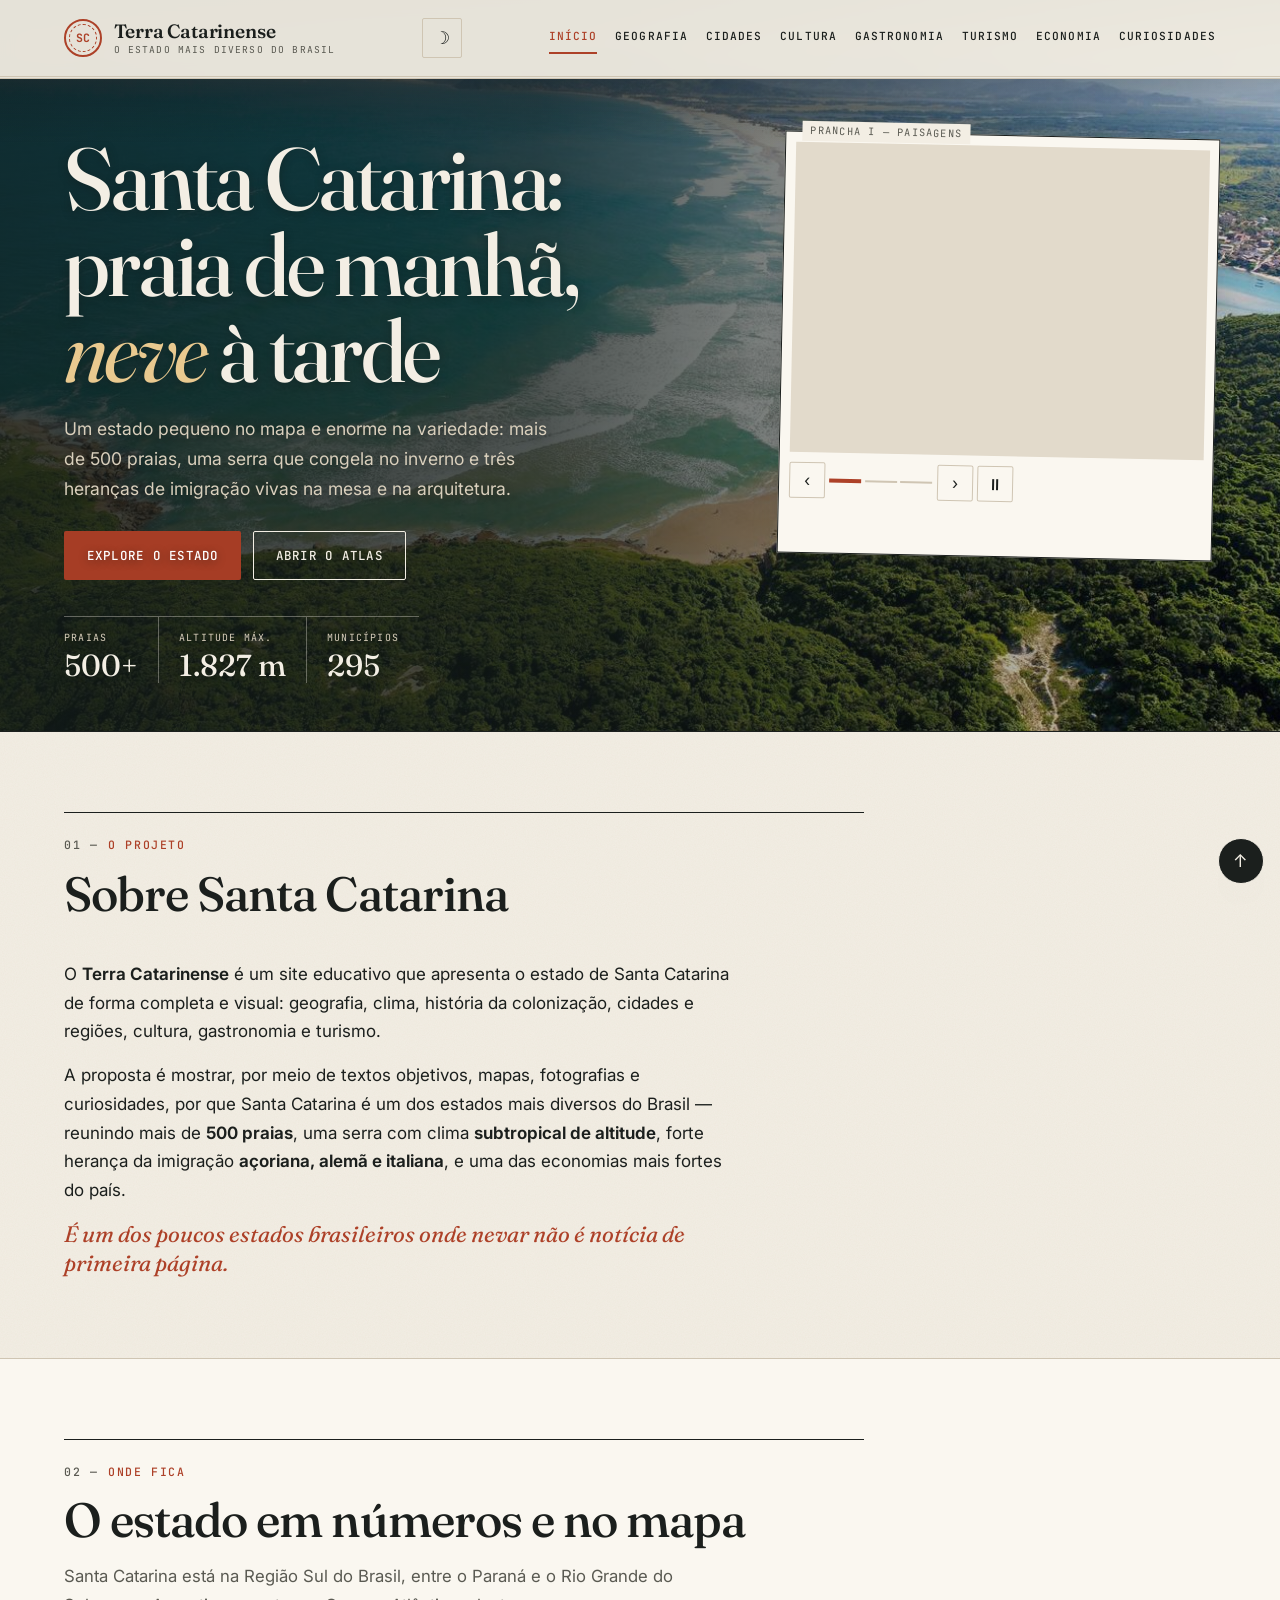
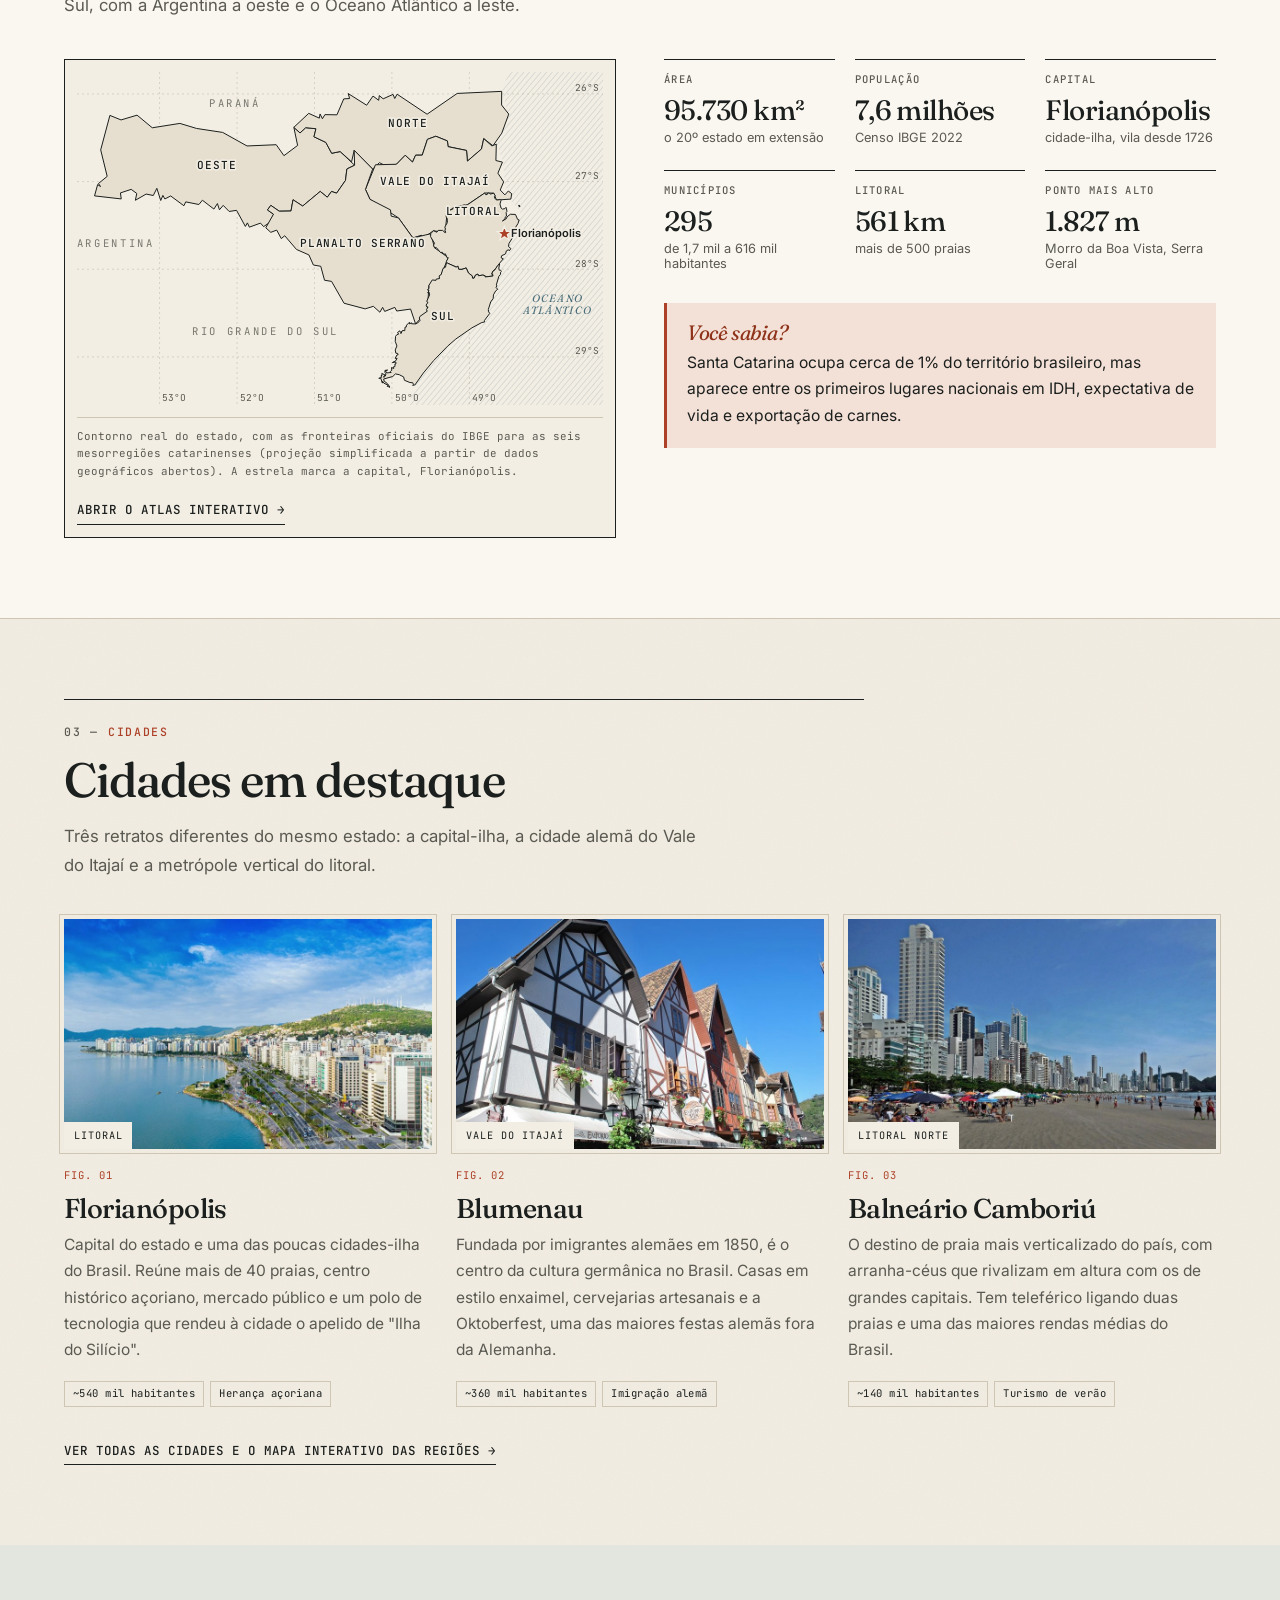
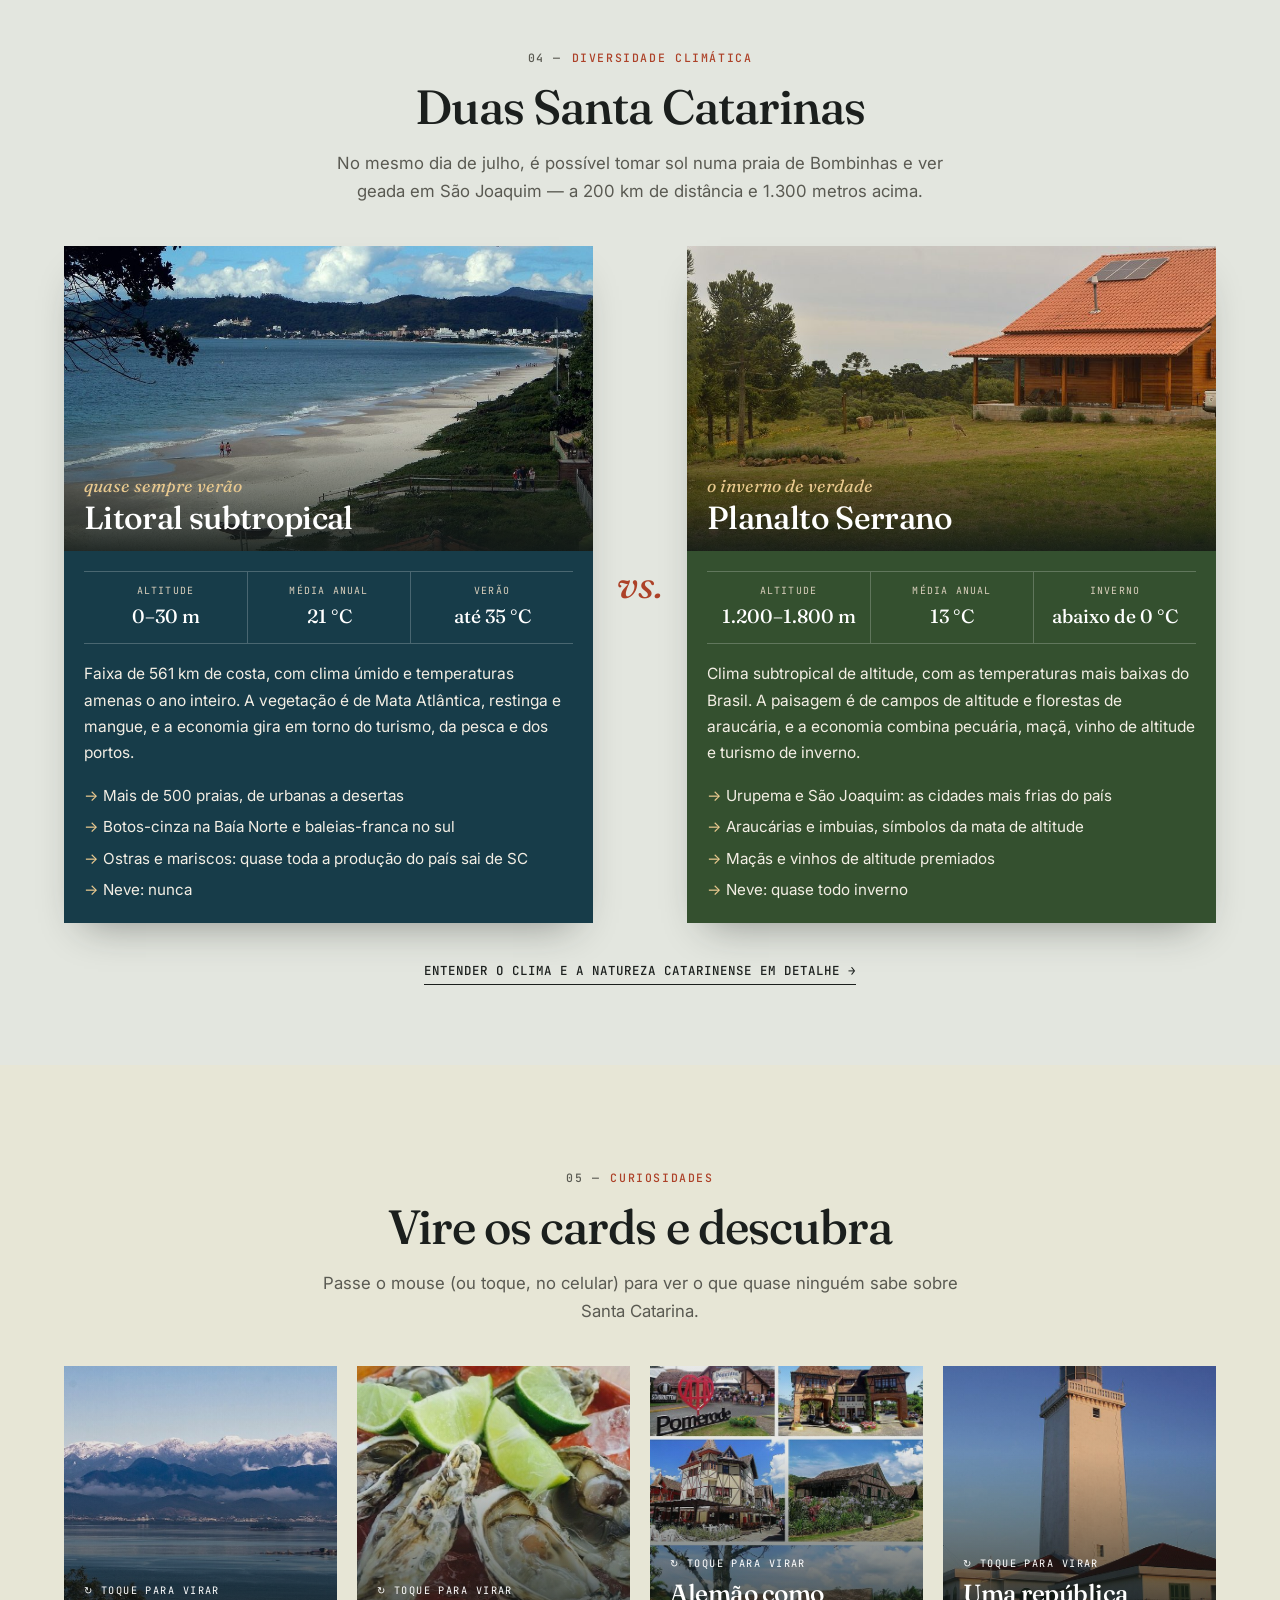
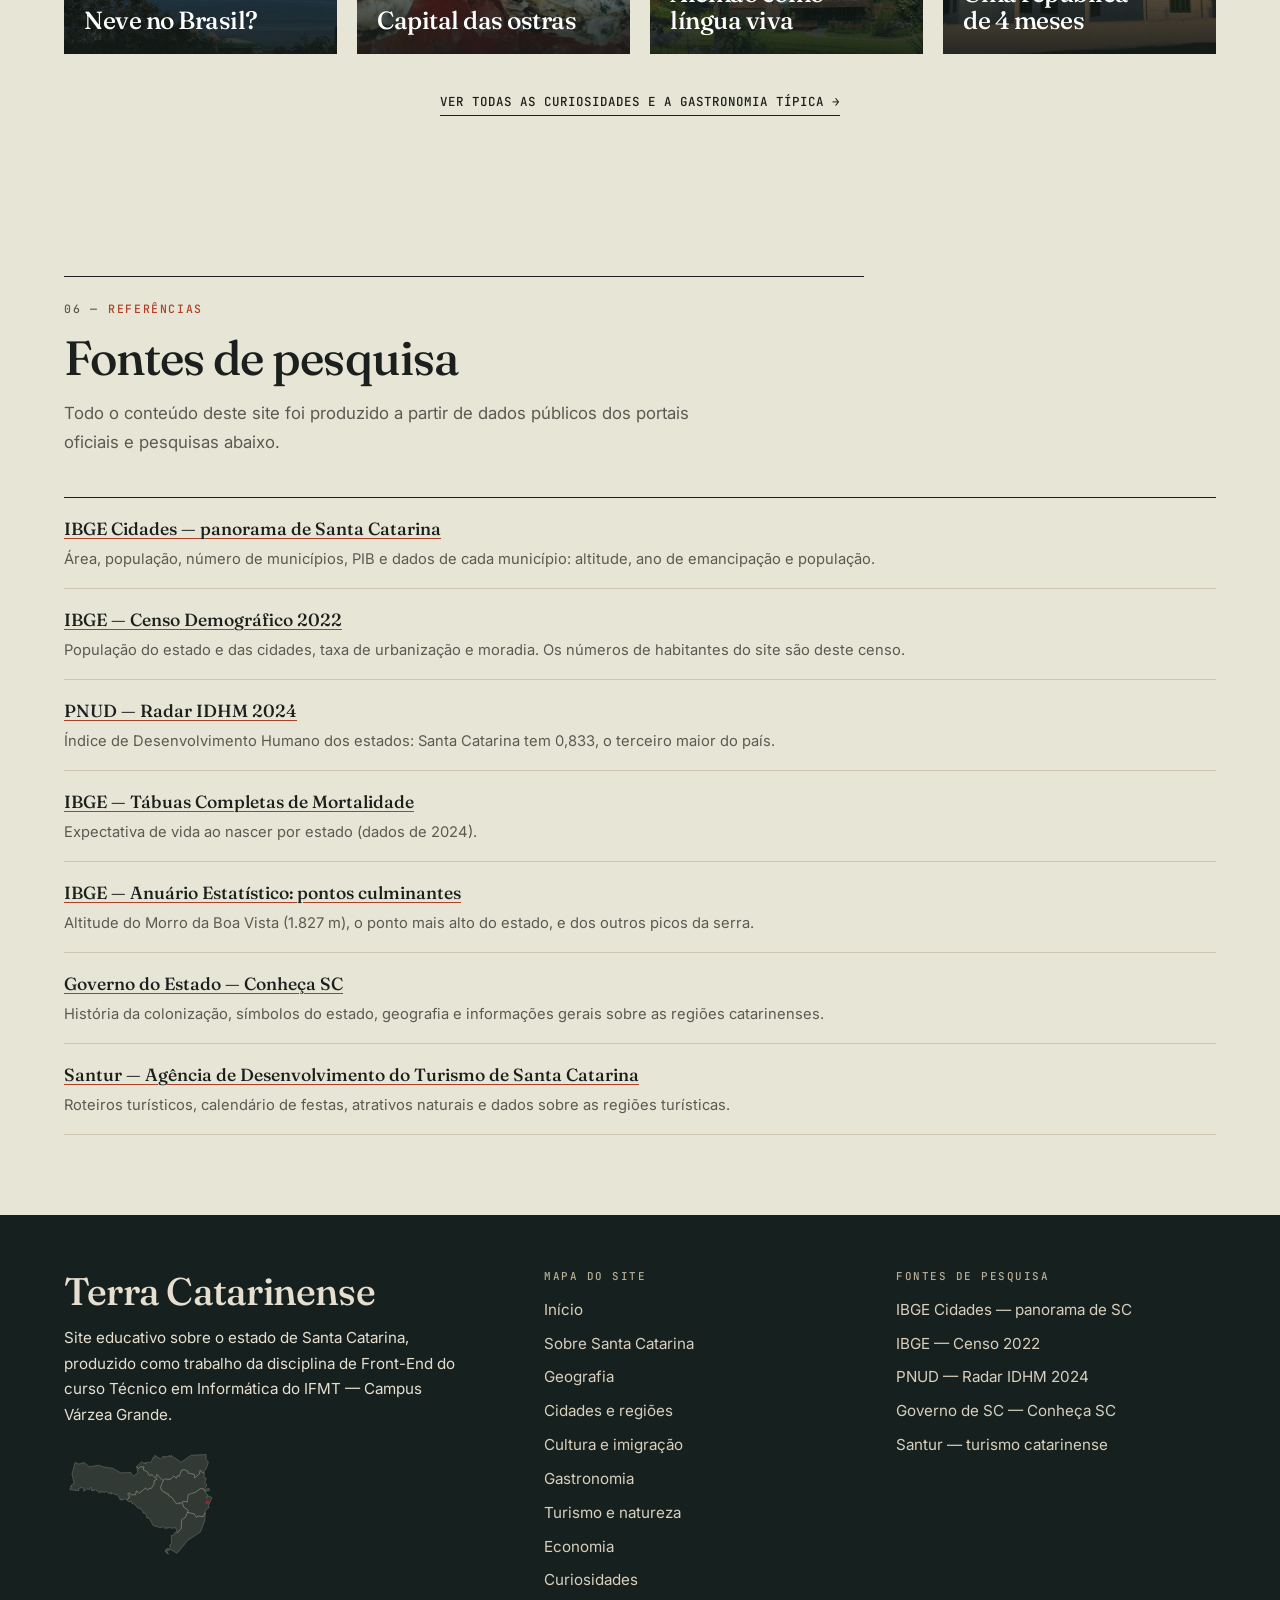
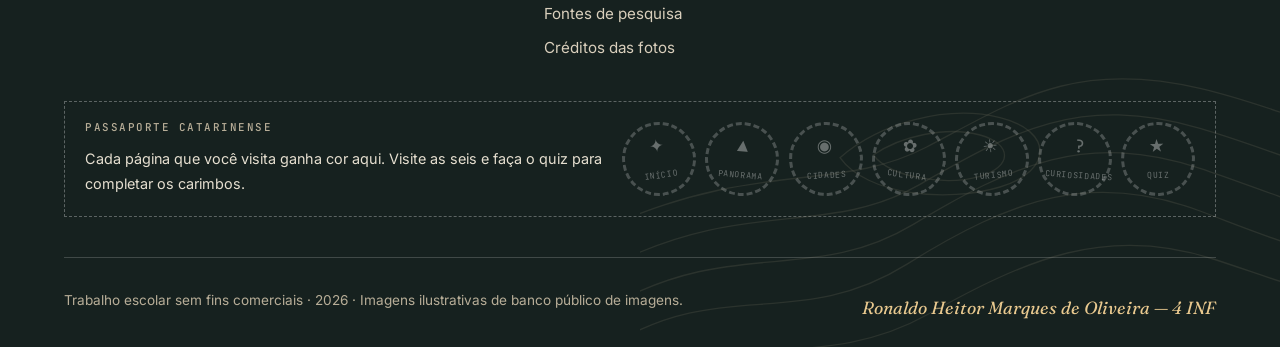
==== index.html @ 1099b270 "Fotos de Santa Catarina no lugar das de fora: ostras, cuca e São Pedro As fotos enviadas pelo autor," ====
﻿<!DOCTYPE html>
<html lang="pt-BR">
<head>
  <meta charset="UTF-8">
  <meta name="viewport" content="width=device-width, initial-scale=1">
  <title>Terra Catarinense — Conheça Santa Catarina</title>
  <meta name="description" content="Site educativo sobre Santa Catarina: geografia, clima, colonização, cidades, cultura, gastronomia, turismo e economia do estado.">
  <!-- Prévia do link (WhatsApp, redes sociais). Precisa de endereço absoluto:
       aponta para o GitHub Pages do projeto. -->
  <meta property="og:type" content="website">
  <meta property="og:locale" content="pt_BR">
  <meta property="og:site_name" content="Terra Catarinense">
  <meta property="og:title" content="Terra Catarinense — Conheça Santa Catarina">
  <meta property="og:description" content="Site educativo sobre Santa Catarina: geografia, clima, colonização, cidades, cultura, gastronomia, turismo e economia do estado.">
  <meta property="og:url" content="https://krukki.github.io/terra-catarinense/">
  <meta property="og:image" content="https://krukki.github.io/terra-catarinense/assets/litoral/previa-link.jpg">
  <meta property="og:image:width" content="1200">
  <meta property="og:image:height" content="630">
  <meta property="og:image:alt" content="Vista aérea da Guarda do Embaú, no litoral de Santa Catarina.">
  <meta name="twitter:card" content="summary_large_image">
  <meta name="author" content="Ronaldo Heitor Marques de Oliveira — 4 INF — IFMT Campus Várzea Grande">

  <link rel="preconnect" href="https://fonts.googleapis.com">
  <link rel="preconnect" href="https://fonts.gstatic.com" crossorigin>
  <link href="https://fonts.googleapis.com/css2?family=Fraunces:ital,opsz,wght@0,9..144,400..700;1,9..144,400..600&family=Inter:wght@400;500;600;700&family=JetBrains+Mono:wght@400;500;700&display=swap" rel="stylesheet">

  <link rel="icon" type="image/svg+xml" href="assets/favicon.svg?v=2">
  <meta name="theme-color" content="#F3EEE4" media="(prefers-color-scheme: light)">
  <meta name="theme-color" content="#0F1614" media="(prefers-color-scheme: dark)">

  <link rel="stylesheet" href="css/style.css">
  <link rel="stylesheet" href="css/estados.css">

</head>
<body id="topo">

  <a class="pular-conteudo" href="#conteudo">Pular para o conteúdo principal</a>

  <header class="cabecalho cabecalho--transparente">
    <div class="container cabecalho__interno">
      <a class="logo" href="index.html">
        <span class="logo__marca" aria-hidden="true">SC</span>
        <span class="logo__texto">
          Terra Catarinense
          <small>o estado mais diverso do Brasil</small>
        </span>
      </a>

      <label class="tema-botao" title="Alternar entre tema claro e escuro">
        <input class="tema-botao__caixa" type="checkbox" id="tema"
               aria-label="Alternar entre tema claro e escuro">
        <span class="tema-botao__icone--claro" aria-hidden="true">&#9789;</span>
        <span class="tema-botao__icone--escuro" aria-hidden="true">&#9788;</span>
      </label>

      <button class="menu-botao" type="button" popovertarget="menu-principal">
        <span class="menu-botao__barras" aria-hidden="true"><span></span></span>
        <span class="menu-botao__rotulo menu-botao__rotulo--abrir">Menu</span>
        <span class="menu-botao__rotulo menu-botao__rotulo--fechar">Fechar</span>
      </button>

      <nav class="navegacao" id="menu-principal" popover aria-label="Navegação principal">
        <ul class="navegacao__lista">
          <li><a href="index.html" aria-current="page">Início</a></li>
          <li><a href="panorama.html#geografia">Geografia</a></li>
          <li><a href="cidades.html">Cidades</a></li>
          <li><a href="cultura.html">Cultura</a></li>
          <li><a href="panorama.html#gastronomia">Gastronomia</a></li>
          <li><a href="turismo.html">Turismo</a></li>
          <li><a href="panorama.html#economia">Economia</a></li>
          <li><a href="curiosidades.html">Curiosidades</a></li>
        </ul>
      </nav>
    </div>
  </header>
  
  <main id="conteudo">

    <section class="banner banner--foto" aria-roledescription="carrossel"
             aria-label="Paisagens de Santa Catarina">

      <!-- srcset: o navegador escolhe o menor arquivo que cobre a tela.
           No celular o banner é alto e a foto é cortada pelos lados
           (object-fit: cover), por isso ela ocupa ~150vw de largura. -->
      <img class="banner__fundo" src="assets/litoral/guarda-do-embau-banner-1920.jpg"
           srcset="assets/litoral/guarda-do-embau-banner-800.jpg 800w,
                   assets/litoral/guarda-do-embau-banner-1280.jpg 1280w,
                   assets/litoral/guarda-do-embau-banner-1920.jpg 1920w,
                   assets/litoral/guarda-do-embau-banner.jpg 2560w"
           sizes="(max-width: 47.99rem) 150vw, 100vw"
           alt="Vista aérea da Guarda do Embaú: mar verde-azulado, faixa longa de areia, morros e a serra ao fundo."
           width="2560" height="1440" decoding="async" fetchpriority="high">

      <div class="container banner__grade">
        <div class="banner__conteudo">
          <h1>Santa Catarina: praia de manhã, <em>neve</em> à tarde</h1>
          <p class="banner__texto">
            Um estado pequeno no mapa e enorme na variedade: mais de 500 praias,
            uma serra que congela no inverno e três heranças de imigração vivas na
            mesa e na arquitetura.
          </p>

          <p class="banner__acoes">
            <a class="botao botao--destaque" href="#sobre">Explore o Estado</a>
            <a class="botao botao--contorno" href="cidades.html#mapa">Abrir o atlas</a>
          </p>

          <dl class="banner__numeros">
            <div><dt>Praias</dt><dd>500+</dd></div>
            <div><dt>Altitude máx.</dt><dd>1.827 m</dd></div>
            <div><dt>Municípios</dt><dd>295</dd></div>
          </dl>
        </div>

        <figure class="banner__prancha">
          <span class="banner__marca" aria-hidden="true">Prancha I — Paisagens</span>

          <input class="banner__estado" type="radio" name="banner" id="banner-auto" checked
                 aria-label="Rotação automática das fotos">
          <input class="banner__estado" type="radio" name="banner" id="banner-1" aria-label="Foto 1: litoral">
          <input class="banner__estado" type="radio" name="banner" id="banner-2" aria-label="Foto 2: serra do Rio do Rastro">
          <input class="banner__estado" type="radio" name="banner" id="banner-3" aria-label="Foto 3: araucárias">
          <input class="banner__estado" type="checkbox" id="banner-pausa" aria-label="Pausar rotação automática das fotos">

          <div class="banner__slides">
            <div class="banner__slide">
              <img src="assets/litoral/litoral-praia.jpg"
                   alt="Praia Central de Balneário Camboriú, com banhistas no mar e a fileira de arranha-céus da Barra Norte ao fundo."
                   width="1600" height="900" decoding="async">
            </div>
            <div class="banner__slide">
              <img src="assets/serra/serra-estrada.jpg"
                   alt="Vale verde da Serra do Rio do Rastro, com a estrada serpenteando pela encosta."
                   width="1600" height="900" loading="lazy" decoding="async">
            </div>
            <div class="banner__slide">
              <img src="assets/serra/araucarias-campo.jpg"
                   alt="Encosta com mata de araucárias e campo nativo no planalto catarinense, em Campos Novos."
                   width="1600" height="900" loading="lazy" decoding="async">
            </div>
          </div>

          <figcaption class="banner__rodape">
            <div class="banner__controles" aria-hidden="true">
              <label class="banner__seta banner__seta--para-3" for="banner-3" title="Foto anterior">&#8249;</label>
              <label class="banner__seta banner__seta--para-1" for="banner-1" title="Foto anterior">&#8249;</label>
              <label class="banner__seta banner__seta--para-2" for="banner-2" title="Foto anterior">&#8249;</label>

              <div class="banner__pontos">
                <label class="banner__ponto" for="banner-1" title="Foto 1: litoral"></label>
                <label class="banner__ponto" for="banner-2" title="Foto 2: serra do Rio do Rastro"></label>
                <label class="banner__ponto" for="banner-3" title="Foto 3: araucárias"></label>
              </div>

              <label class="banner__seta banner__seta--prox-2" for="banner-2" title="Próxima foto">&#8250;</label>
              <label class="banner__seta banner__seta--prox-3" for="banner-3" title="Próxima foto">&#8250;</label>
              <label class="banner__seta banner__seta--prox-1" for="banner-1" title="Próxima foto">&#8250;</label>

              <label class="banner__pausa banner__pausa--pausar" for="banner-pausa" title="Pausar a rotação">&#9208;</label>
              <label class="banner__pausa banner__pausa--seguir" for="banner-pausa" title="Retomar a rotação">&#9654;</label>
              <label class="banner__pausa banner__pausa--auto" for="banner-auto" title="Voltar à rotação automática">&#9654;</label>
            </div>

            <p class="banner__legenda">
              <span class="banner__legenda-item">Foto 1 de 3 — Praia Central, Balneário Camboriú (litoral)</span>
              <span class="banner__legenda-item">Foto 2 de 3 — Serra do Rio do Rastro, Bom Jardim da Serra (serra)</span>
              <span class="banner__legenda-item">Foto 3 de 3 — Araucárias e campos nativos, Campos Novos (planalto)</span>
            </p>
          </figcaption>
        </figure>
      </div>
    </section>

    <section class="secao" id="sobre">
      <div class="container">
        <div class="secao__cabecalho revelar">
          <span class="etiqueta">O projeto</span>
          <h2>Sobre Santa Catarina</h2>
        </div>

        <div class="texto-medida revelar">
          <p>
            O <strong>Terra Catarinense</strong> é um site educativo que apresenta o
            estado de Santa Catarina de forma completa e visual: geografia, clima,
            história da colonização, cidades e regiões, cultura, gastronomia e turismo.
          </p>
          <p>
            A proposta é mostrar, por meio de textos objetivos, mapas, fotografias e
            curiosidades, por que Santa Catarina é um dos estados mais diversos do
            Brasil — reunindo mais de <strong>500 praias</strong>, uma serra com clima
            <strong>subtropical de altitude</strong>, forte herança da imigração
            <strong>açoriana, alemã e italiana</strong>, e uma das economias mais
            fortes do país.
          </p>
          <p class="selo">É um dos poucos estados brasileiros onde nevar não é notícia de primeira página.</p>
        </div>
      </div>
    </section>

    <section class="secao secao--clara" id="caracteristicas">
      <div class="container">
        <div class="secao__cabecalho revelar">
          <span class="etiqueta">Onde fica</span>
          <h2>O estado em números e no mapa</h2>
          <p class="subtitulo-secao">
            Santa Catarina está na Região Sul do Brasil, entre o Paraná e o Rio
            Grande do Sul, com a Argentina a oeste e o Oceano Atlântico a leste.
          </p>
        </div>

        <div class="duas-colunas">

          <figure class="mapa-quadro revelar">
            <svg class="mapa-svg" viewBox="0 0 600 380" role="img"
                 aria-labelledby="titulo-mapa-home desc-mapa-home">
              <title id="titulo-mapa-home">Mapa de Santa Catarina</title>
              <desc id="desc-mapa-home">
                Contorno real do estado, com as fronteiras oficiais do IBGE para
                as seis mesorregiões: Oeste Catarinense, Norte Catarinense, Vale
                do Itajaí, Serrana, Grande Florianópolis (Litoral) e Sul
                Catarinense. A estrela marca a capital, Florianópolis.
              </desc>

              <defs>
                <pattern id="hachura-mar" width="5" height="5" patternUnits="userSpaceOnUse" patternTransform="rotate(40)">
                  <line class="hachura-linha" x1="0" y1="0" x2="0" y2="5"></line>
                </pattern>
              </defs>
              <path class="mapa-oceano" d="M492,0L600,0L600,380L378,380L386,357L406,329L432,305L462,286L471,262L479,240L486,213L499,184L506,160L495,146L488,128L486,102L479,82L492,48L485,22L492,0Z"></path>
              <g class="mapa-graticula" aria-hidden="true">
                <line x1="0" y1="25.0" x2="600" y2="25.0"></line>
                <text class="mapa-coord" x="596" y="22.0" text-anchor="end">26°S</text>
                <line x1="0" y1="125.0" x2="600" y2="125.0"></line>
                <text class="mapa-coord" x="596" y="122.0" text-anchor="end">27°S</text>
                <line x1="0" y1="225.0" x2="600" y2="225.0"></line>
                <text class="mapa-coord" x="596" y="222.0" text-anchor="end">28°S</text>
                <line x1="0" y1="325.0" x2="600" y2="325.0"></line>
                <text class="mapa-coord" x="596" y="322.0" text-anchor="end">29°S</text>
                <line x1="94.2" y1="0" x2="94.2" y2="380"></line>
                <text class="mapa-coord" x="97.2" y="375">53°O</text>
                <line x1="182.6" y1="0" x2="182.6" y2="380"></line>
                <text class="mapa-coord" x="185.6" y="375">52°O</text>
                <line x1="270.9" y1="0" x2="270.9" y2="380"></line>
                <text class="mapa-coord" x="273.9" y="375">51°O</text>
                <line x1="359.2" y1="0" x2="359.2" y2="380"></line>
                <text class="mapa-coord" x="362.2" y="375">50°O</text>
                <line x1="447.6" y1="0" x2="447.6" y2="380"></line>
                <text class="mapa-coord" x="450.6" y="375">49°O</text>
              </g>
              <g class="mapa-vizinhos" aria-hidden="true">
                <text x="180" y="40" text-anchor="middle">Paraná</text>
                <text x="215" y="300" text-anchor="middle">Rio Grande do Sul</text>
                <text x="44" y="200" text-anchor="middle">Argentina</text>
                <text class="mapa-vizinhos__mar" x="548" y="262" text-anchor="middle">Oceano</text>
                <text class="mapa-vizinhos__mar" x="548" y="276" text-anchor="middle">Atlântico</text>
              </g>

              <path class="regiao" d="M136.36,64.38L166.21,68.94L193.93,84.37L227.25,82.95L236.06,95.45L251.65,83.77L247.36,63.12L254.43,69.53L260.85,63.5L272.56,64.72L270.32,73.87L283.85,80.3L290.52,92.71L300.19,90.75L316.68,106.36L307.87,110.62L306.29,123.65L296.13,138.23L290.3,136.26L285.53,142.85L277.44,136.24L257.41,152.91L246.42,145.74L244.11,158.56L230.65,158.8L221.1,152.14L217.21,157.35L224.13,162.16L221.59,170.47L212.87,176.39L209.33,172.36L196.59,177L194.39,172.11L192.05,176.16L182,157.81L173.57,159.11L166.76,152.11L162.49,157.19L160.17,150.08L156.16,156.35L143.04,146.26L139.04,151.16L124.01,148.15L121.93,152.58L106.88,141.41L100.22,144.83L97.96,140.77L95.51,146.59L91.08,132.68L87.02,140.88L78.85,139.25L66.58,146.32L68.17,138.53L61.79,133.88L49.55,137.92L50.44,144.79L20,141.31L23.54,128.4L26.87,130.68L24.47,127.21L34.43,119.07L27.02,88.86L37.52,49.5L50.23,54.68L68.52,49.23L85.86,63.63L117.36,58.64L136.36,64.38Z"></path>
              <text class="mapa-rotulo" x="159.66" y="110.13" text-anchor="middle">Oeste</text>

              <path class="regiao" d="M484.43,22.09L484.32,37.62L492.48,48.03L484.54,69.77L474.52,84.13L463.95,76L461.46,87.81L445.35,101.67L444.37,89.5L423.27,85.17L422.55,78.66L409.3,73.29L399.72,76.82L393.81,94.83L386.26,94.88L382.73,102.77L374.4,94.95L364.41,105.24L353.46,107.76L344.98,103.42L337.25,110.75L316.2,89.32L313.19,102.45L300.19,90.75L290.52,92.71L283.85,80.3L270.32,73.87L272.56,64.72L260.85,63.5L254.43,69.53L247.36,63.12L264.33,47.17L276.4,52.65L277.29,47.87L279.92,53.33L282.81,48.63L296.54,48.84L304.27,30.67L310.97,30.26L309.39,24.61L330.39,37.91L337.65,27.46L344.12,32.29L344.83,26.93L349.24,30.58L360.49,25.55L362.47,30.24L365.13,25.3L399.31,48.16L433.66,24.47L484.43,22.09Z"></path>
              <text class="mapa-rotulo" x="377.33" y="62.19" text-anchor="middle">Norte</text>

              <path class="regiao" d="M478.32,82.32L477.83,101L485.33,102.8L480.12,115.43L486.7,125.31L482.78,134.6L488.06,140.17L491.97,135.81L495.88,138.76L494.87,144.98L478.56,146.09L475.29,138.17L465.13,138.01L445.1,151.66L430.42,153.84L422.17,160.43L419.96,183.37L406.54,181.06L393.75,190.35L392.93,186.21L383.13,189.28L366.72,166.45L334.22,145.27L329.02,133.95L340.45,105.82L364.41,105.24L374.4,94.95L382.73,102.77L386.26,94.88L393.81,94.83L399.72,76.82L409.3,73.29L422.55,78.66L423.27,85.17L444.37,89.5L445.35,101.67L461.46,87.81L463.95,76L473.23,84.32L478.32,82.32Z"></path>
              <text class="mapa-rotulo" x="408.36" y="128.36" text-anchor="middle">Vale do Itajaí</text>

              <path class="regiao" d="M337.25,110.75L329.02,133.95L334.22,145.27L357.59,157.29L358.4,164.4L366.72,166.45L383.13,189.28L403.52,184.5L407.87,200.54L423.54,211.82L413.51,235.63L401.5,243.24L399.56,272.89L386.21,287.37L380.52,270.43L364.7,272.65L362.5,268.5L351.01,273.11L348.61,268.51L345.5,274.01L338.04,267.3L328.72,270.2L304.62,263.78L290.39,238.86L282.37,237.54L278.05,221.63L269.64,220.17L264.53,208.64L250.38,202.43L236.96,186.8L233.01,190.02L227.81,180.35L221.07,182.89L215.33,177.72L224.13,162.16L217.21,157.35L221.1,152.14L230.65,158.8L244.11,158.56L246.42,145.74L257.41,152.91L277.44,136.24L285.53,142.85L290.3,136.26L296.13,138.23L306.29,123.65L307.87,110.62L316.68,106.36L316.2,89.32L337.25,110.75Z"></path>
              <text class="mapa-rotulo" x="326.07" y="199.12" text-anchor="middle">Planalto Serrano</text>

              <path class="regiao" d="M504.28,151.67L505.34,153.78L503.78,153.03L504.28,151.67ZM483.72,146.25L482.47,150.65L483.76,155.22L485.32,156.43L488.08,155.85L489.36,154.37L490.53,158.84L489.54,160.19L489.91,164.4L488.45,165.55L488.19,167.81L485.28,169.94L489.91,167.21L490.48,165.27L494.27,162.27L500.18,162.49L502.57,168.12L504.36,168.78L503.03,172.81L499.39,178.69L499.33,181.66L500.53,181.62L498.8,185.81L492.76,195.6L492.22,199.1L494.97,201.5L493.02,203.95L492.22,202.75L489.76,204.03L488.85,207.49L484.32,209.59L483.9,212.04L486.34,213.05L479.58,221.09L478.9,223.22L474.46,227.1L473.07,230.53L474.14,230.55L474.49,232.73L465.58,233.81L465.37,232.31L462.89,231.66L457.92,232.46L457.26,230.57L454.54,231.71L452.96,235.19L451.23,235.25L450.83,232.56L446.53,229.35L443.92,223.49L439.18,225.16L435.45,225.07L434.26,221.23L432.84,222.64L422.51,218.01L421.16,218.5L421.41,215.96L423.54,211.82L422.25,211.96L420.2,207.4L418.44,208.05L416.85,205.7L414.67,205.89L409.89,200.24L407.87,200.54L406.62,197.48L407.9,195.43L403.29,187.88L403.52,184.5L406.54,181.06L410.52,182.77L411.92,180.69L417.05,180.71L419.96,183.37L420.73,182.73L419.62,180.45L420.3,179.19L419.56,176.92L422.5,171.79L422.28,166.86L421.37,166.25L421.01,163.86L423.8,158.05L428.52,156.54L430.42,153.84L433.15,153.95L441.94,151.52L442.68,152.18L445.1,151.66L465.13,138.01L466.22,139.96L468.08,139.56L468.47,138.08L470.3,138L471.38,139.31L475.29,138.17L477.18,141.39L476.11,142.11L476.57,143.96L478.56,146.09L483.28,145.5L483.72,146.25Z"></path>
              <text class="mapa-rotulo" x="452" y="163" text-anchor="middle">Litoral</text>

              <path class="regiao" d="M482.11,218.96L481.17,223.6L481.6,226.05L483.11,226.12L484.13,227.48L483.22,228.37L483.15,230.76L481.14,233.19L478.35,242.9L478.94,244.01L478.02,245.8L479.93,247.89L477.56,249.69L475.02,254.2L474.77,258.28L471.88,262.32L469.19,270.96L469.51,273.62L470.87,275.28L464.75,283.45L464.99,285.12L461.67,285.79L450.51,291.83L432.08,304.63L422.77,312.73L406.82,329.19L395.12,343.34L385.38,357.05L382.79,357.4L383.76,356.33L382.91,354.44L379.76,354.24L373.49,351.66L372.58,347.83L367.63,345.29L363.21,344.38L360.22,347.32L349.82,350.23L350.23,352.42L354.23,355.58L356.82,359.27L356.28,360L355.4,358.4L353.89,358.75L354.73,357.22L349.94,354.89L348.6,352.67L348.33,354.88L346.49,349.31L344.24,349.44L347.42,348.33L346.78,346.49L347.97,346L347.7,343.87L351.65,345.77L349.9,347.02L349.92,348.37L351.72,346.92L352.4,344.34L351.21,342.55L351.33,340.39L354.31,340.02L351.88,340.95L353.42,343.29L358.37,342.68L357.37,341.68L359.11,340.17L358.72,337.17L361.3,338.16L360.6,336.58L362.66,336.09L362.73,332.91L363.8,332.98L363.69,330.82L359.76,331.43L363.37,329.57L365.16,326.72L362.93,326.66L365.01,322.71L366.31,322.43L365.79,321.07L363.69,320.78L363.01,317.04L364.91,312.45L363.04,307.32L363.34,301.7L364.83,299.68L366.85,299.04L365.7,297.05L368.24,295.24L369.03,297.09L370.32,296.21L369.49,298.41L371.27,294.77L373.87,295.11L374.21,291.06L375.46,291.05L375.94,288.76L379.18,285.46L379.44,287.4L381.45,286.03L381.45,287.21L386.21,287.37L388.56,286.37L391.28,283.38L390.42,280.59L391.33,278.69L399.56,272.89L398.64,271.17L400.41,267.99L398.83,267.92L398.24,265.81L400.34,262.78L398.85,261.77L402.2,254.27L401.74,251.28L399.94,251.7L401.35,249.88L401.2,248.66L399.72,248.42L401.52,247.08L401.5,243.24L405.23,237.2L409.43,237.69L409.82,236.2L413.51,235.63L413.12,232.53L415.44,231.06L417.51,224.05L420.36,222.69L421.16,218.5L422.51,218.01L432.84,222.64L434.26,221.23L435.45,225.07L439.18,225.16L443.92,223.49L446.53,229.35L450.83,232.56L451.23,235.25L452.96,235.19L454.54,231.71L457.26,230.57L457.92,232.46L462.89,231.66L465.37,232.31L465.58,233.81L474.49,232.73L474.14,230.55L473.07,230.53L474.46,227.1L476.24,226.31L479.58,221.09L482.11,218.96Z"></path>
              <text class="mapa-rotulo" x="417.74" y="282.73" text-anchor="middle">Sul</text>

              <g class="pino pino--capital pino--ativo" transform="translate(487.5 184.5)"><g class="pino__corpo"><path class="pino__marca" d="M0,-5.6L1.5,-1.8L5.4,-1.7L2.3,0.8L3.4,4.6L0,2.4L-3.4,4.6L-2.3,0.8L-5.4,-1.7L-1.5,-1.8Z"></path><text class="pino__nome" x="6" y="3.5">Florianópolis</text></g></g>
            </svg>

            <figcaption>
              Contorno real do estado, com as fronteiras oficiais do IBGE para
              as seis mesorregiões catarinenses (projeção simplificada a partir
              de dados geográficos abertos). A estrela marca a capital,
              Florianópolis.
            </figcaption>

            <p class="mapa-quadro__link">
              <a class="link-seta" href="cidades.html#mapa">Abrir o atlas interativo</a>
            </p>
          </figure>

          <div class="revelar">
            <dl class="cards-dados">
              <div class="card-dado">
                <dt>Área</dt>
                <dd>95.730 km² <small>o 20º estado em extensão</small></dd>
              </div>
              <div class="card-dado">
                <dt>População</dt>
                <dd>7,6 milhões <small>Censo IBGE 2022</small></dd>
              </div>
              <div class="card-dado">
                <dt>Capital</dt>
                <dd>Florianópolis <small>cidade-ilha, vila desde 1726</small></dd>
              </div>
              <div class="card-dado">
                <dt>Municípios</dt>
                <dd>295 <small>de 1,7 mil a 616 mil habitantes</small></dd>
              </div>
              <div class="card-dado">
                <dt>Litoral</dt>
                <dd>561 km <small>mais de 500 praias</small></dd>
              </div>
              <div class="card-dado">
                <dt>Ponto mais alto</dt>
                <dd>1.827 m <small>Morro da Boa Vista, Serra Geral</small></dd>
              </div>
            </dl>

            <aside class="voce-sabia" role="note">
              <h3>Você sabia?</h3>
              <p>
                Santa Catarina ocupa cerca de 1% do território brasileiro, mas
                aparece entre os primeiros lugares nacionais em IDH, expectativa
                de vida e exportação de carnes.
              </p>
            </aside>
          </div>
        </div>
      </div>
    </section>

    <section class="secao" id="cidades-destaque">
      <div class="container">
        <div class="secao__cabecalho revelar">
          <span class="etiqueta">Cidades</span>
          <h2>Cidades em destaque</h2>
          <p class="subtitulo-secao">
            Três retratos diferentes do mesmo estado: a capital-ilha, a cidade
            alemã do Vale do Itajaí e a metrópole vertical do litoral.
          </p>
        </div>

        <div class="grade-cards">

          <article class="card-cidade revelar">
            <div class="card-cidade__foto">
              <img src="assets/cidades/florianopoliscima.jpg"
                   alt="Vista aérea da orla da Beira-Mar Norte, em Florianópolis, com prédios altos entre a avenida e a baía."
                   width="800" height="500" loading="lazy" decoding="async">
              <span class="card-cidade__regiao">Litoral</span>
            </div>
            <div class="card-cidade__corpo">
              <h3>Florianópolis</h3>
              <p>
                Capital do estado e uma das poucas cidades-ilha do Brasil. Reúne
                mais de 40 praias, centro histórico açoriano, mercado público e um
                polo de tecnologia que rendeu à cidade o apelido de "Ilha do Silício".
              </p>
              <ul class="card-cidade__dados">
                <li class="etiqueta-dado">~540 mil habitantes</li>
                <li class="etiqueta-dado">Herança açoriana</li>
              </ul>
            </div>
          </article>

          <article class="card-cidade revelar">
            <div class="card-cidade__foto">
              <img src="assets/cidades/blumenau-enxaimel2.jpg"
                   alt="Casas em estilo enxaimel do Parque Vila Germânica, em Blumenau, com vigas de madeira escura aparentes."
                   width="800" height="500" loading="lazy" decoding="async">
              <span class="card-cidade__regiao">Vale do Itajaí</span>
            </div>
            <div class="card-cidade__corpo">
              <h3>Blumenau</h3>
              <p>
                Fundada por imigrantes alemães em 1850, é o centro da cultura
                germânica no Brasil. Casas em estilo enxaimel, cervejarias
                artesanais e a Oktoberfest, uma das maiores festas alemãs fora
                da Alemanha.
              </p>
              <ul class="card-cidade__dados">
                <li class="etiqueta-dado">~360 mil habitantes</li>
                <li class="etiqueta-dado">Imigração alemã</li>
              </ul>
            </div>
          </article>

          <article class="card-cidade revelar">
            <div class="card-cidade__foto">
              <img src="assets/cidades/balneario-camboriu-praia.jpg"
                   alt="Praia com faixa de areia estreita e fileira de edifícios altos ao fundo, em Balneário Camboriú."
                   width="800" height="500" loading="lazy" decoding="async">
              <span class="card-cidade__regiao">Litoral Norte</span>
            </div>
            <div class="card-cidade__corpo">
              <h3>Balneário Camboriú</h3>
              <p>
                O destino de praia mais verticalizado do país, com arranha-céus
                que rivalizam em altura com os de grandes capitais. Tem
                teleférico ligando duas praias e uma das maiores rendas médias
                do Brasil.
              </p>
              <ul class="card-cidade__dados">
                <li class="etiqueta-dado">~140 mil habitantes</li>
                <li class="etiqueta-dado">Turismo de verão</li>
              </ul>
            </div>
          </article>
        </div>

        <p class="esp-topo-4 revelar" >
          <a class="link-seta" href="cidades.html">
            Ver todas as cidades e o mapa interativo das regiões
          </a>
        </p>
      </div>
    </section>

    <section class="secao secao--principal" id="duas-santa-catarinas">
      <div class="container">
        <div class="secao__cabecalho centralizado revelar">
          <span class="etiqueta">Diversidade climática</span>
          <h2>Duas Santa Catarinas</h2>
          <p class="subtitulo-secao">
            No mesmo dia de julho, é possível tomar sol numa praia de Bombinhas e
            ver geada em São Joaquim — a 200 km de distância e 1.300 metros acima.
          </p>
        </div>

        <div class="comparativo">

          <article class="comparativo__lado comparativo__lado--litoral revelar">
            <div class="comparativo__foto">
              <img src="assets/litoral/praia-verao.jpg"
                   alt="Praia de Jurerê, em Florianópolis, vista do alto: areia clara, mar azul e morros ao fundo."
                   width="900" height="520" loading="lazy" decoding="async">
              <div class="comparativo__titulo">
                <span>quase sempre verão</span>
                <h3>Litoral subtropical</h3>
              </div>
            </div>

            <div class="comparativo__corpo">
              <dl class="comparativo__indices">
                <div>
                  <dt>Altitude</dt>
                  <dd>0–30 m</dd>
                </div>
                <div>
                  <dt>Média anual</dt>
                  <dd>21 °C</dd>
                </div>
                <div>
                  <dt>Verão</dt>
                  <dd>até 35 °C</dd>
                </div>
              </dl>

              <p>
                Faixa de 561 km de costa, com clima úmido e temperaturas amenas o
                ano inteiro. A vegetação é de Mata Atlântica, restinga e mangue, e
                a economia gira em torno do turismo, da pesca e dos portos.
              </p>

              <ul class="comparativo__lista">
                <li>Mais de 500 praias, de urbanas a desertas</li>
                <li>Botos-cinza na Baía Norte e baleias-franca no sul</li>
                <li>Ostras e mariscos: quase toda a produção do país sai de SC</li>
                <li>Neve: nunca</li>
              </ul>
            </div>
          </article>

          <p class="comparativo__divisor" aria-hidden="true">vs.</p>

          <article class="comparativo__lado comparativo__lado--serra revelar">
            <div class="comparativo__foto">
              <img src="assets/serra/serra-geada.jpg"
                   alt="Casa de madeira num campo de altitude cercado por araucárias, numa reserva natural da serra."
                   width="900" height="520" loading="lazy" decoding="async">
              <div class="comparativo__titulo">
                <span>o inverno de verdade</span>
                <h3>Planalto Serrano</h3>
              </div>
            </div>

            <div class="comparativo__corpo">
              <dl class="comparativo__indices">
                <div>
                  <dt>Altitude</dt>
                  <dd>1.200–1.800 m</dd>
                </div>
                <div>
                  <dt>Média anual</dt>
                  <dd>13 °C</dd>
                </div>
                <div>
                  <dt>Inverno</dt>
                  <dd>abaixo de 0 °C</dd>
                </div>
              </dl>

              <p>
                Clima subtropical de altitude, com as temperaturas mais baixas do
                Brasil. A paisagem é de campos de altitude e florestas de
                araucária, e a economia combina pecuária, maçã, vinho de altitude
                e turismo de inverno.
              </p>

              <ul class="comparativo__lista">
                <li>Urupema e São Joaquim: as cidades mais frias do país</li>
                <li>Araucárias e imbuias, símbolos da mata de altitude</li>
                <li>Maçãs e vinhos de altitude premiados</li>
                <li>Neve: quase todo inverno</li>
              </ul>
            </div>
          </article>
        </div>

        <p class="esp-topo-5 centralizado revelar" >
          <a class="link-seta" href="turismo.html#clima">
            Entender o clima e a natureza catarinense em detalhe
          </a>
        </p>
      </div>
    </section>

    <section class="secao secao--verde" id="curiosidades-previa">
      <div class="container">
        <div class="secao__cabecalho centralizado revelar">
          <span class="etiqueta">Curiosidades</span>
          <h2>Vire os cards e descubra</h2>
          <p class="subtitulo-secao">
            Passe o mouse (ou toque, no celular) para ver o que quase ninguém sabe
            sobre Santa Catarina.
          </p>
        </div>

        <div class="grade-flip">

          <div class="flip-card revelar">
            <div class="flip-card__interno">
              <div class="flip-card__face flip-card__frente">
                <img src="assets/serra/neve-serra.jpg"
                     alt="Morros com o topo coberto de neve vistos do outro lado da baía, a partir de Florianópolis."
                     width="600" height="700" loading="lazy" decoding="async">
                <span class="flip-card__dica">toque para virar</span>
                <h3 class="flip-card__titulo"><label class="flip-card__gatilho"><input class="estado flip-card__estado" type="checkbox" aria-controls="vs-home-1">Neve no Brasil?</label></h3>
              </div>
              <div class="flip-card__face flip-card__verso" id="vs-home-1">
                <p class="flip-card__rotulo">Você sabia?</p>
                <p>
                  Santa Catarina é o estado brasileiro onde <strong>mais neva</strong>.
                  Em São Joaquim, Urupema e Bom Jardim da Serra, a neve aparece em
                  quase todos os invernos.
                </p>
              </div>
            </div>
          </div>

          <div class="flip-card revelar">
            <div class="flip-card__interno">
              <div class="flip-card__face flip-card__frente">
                <img src="assets/gastronomia/ostras-prato.jpg"
                     alt="Ostras frescas abertas sobre gelo, com fatias de limão, num prato típico de Florianópolis."
                     width="600" height="700" loading="lazy" decoding="async">
                <span class="flip-card__dica">toque para virar</span>
                <h3 class="flip-card__titulo"><label class="flip-card__gatilho"><input class="estado flip-card__estado" type="checkbox" aria-controls="vs-home-2">Capital das ostras</label></h3>
              </div>
              <div class="flip-card__face flip-card__verso" id="vs-home-2">
                <p class="flip-card__rotulo">Você sabia?</p>
                <p>
                  A maior parte das <strong>ostras cultivadas no Brasil</strong> sai
                  das baías de Florianópolis. A cidade tem até uma festa dedicada ao
                  molusco, a Fenaostra.
                </p>
              </div>
            </div>
          </div>

          <div class="flip-card revelar">
            <div class="flip-card__interno">
              <div class="flip-card__face flip-card__frente">
                <img src="assets/cidades/pomerode-jardim.jpg"
                     alt="Montagem com fotos de Pomerode: o letreiro da cidade e casas em estilo enxaimel e alemão."
                     width="600" height="700" loading="lazy" decoding="async">
                <span class="flip-card__dica">toque para virar</span>
                <h3 class="flip-card__titulo"><label class="flip-card__gatilho"><input class="estado flip-card__estado" type="checkbox" aria-controls="vs-home-3">Alemão como língua viva</label></h3>
              </div>
              <div class="flip-card__face flip-card__verso" id="vs-home-3">
                <p class="flip-card__rotulo">Você sabia?</p>
                <p>
                  Em <strong>Pomerode</strong>, o dialeto pomerano ainda é falado em
                  casa e no comércio — e é reconhecido como língua cooficial do
                  município.
                </p>
              </div>
            </div>
          </div>

          <div class="flip-card revelar">
            <div class="flip-card__interno">
              <div class="flip-card__face flip-card__frente">
                <img src="assets/cidades/laguna-farol.jpg"
                     alt="Farol de Santa Marta, em Laguna: torre branca sobre construções de telhado vermelho, sob céu azul."
                     width="600" height="700" loading="lazy" decoding="async">
                <span class="flip-card__dica">toque para virar</span>
                <h3 class="flip-card__titulo"><label class="flip-card__gatilho"><input class="estado flip-card__estado" type="checkbox" aria-controls="vs-home-4">Uma república de 4 meses</label></h3>
              </div>
              <div class="flip-card__face flip-card__verso" id="vs-home-4">
                <p class="flip-card__rotulo">Você sabia?</p>
                <p>
                  Em 1839, Laguna foi capital da <strong>República Juliana</strong>,
                  país independente que durou apenas quatro meses, no contexto da
                  Revolução Farroupilha.
                </p>
              </div>
            </div>
          </div>
        </div>

        <p class="esp-topo-5 centralizado revelar" >
          <a class="link-seta" href="curiosidades.html">
            Ver todas as curiosidades e a gastronomia típica
          </a>
        </p>
      </div>
    </section>

    <section class="secao secao--verde" id="fontes">
      <div class="container">
        <div class="secao__cabecalho revelar">
          <span class="etiqueta">Referências</span>
          <h2>Fontes de pesquisa</h2>
          <p class="subtitulo-secao">
            Todo o conteúdo deste site foi produzido a partir de dados públicos
            dos portais oficiais e pesquisas abaixo.
          </p>
        </div>

        <ul class="fontes revelar">
          <li>
            <a href="https://cidades.ibge.gov.br/brasil/sc/panorama" rel="external noopener" target="_blank">
              IBGE Cidades — panorama de Santa Catarina
            </a>
            <p>
              Área, população, número de municípios, PIB e dados de cada município: altitude, ano de emancipação e população.
            </p>
          </li>
          <li>
            <a href="https://censo2022.ibge.gov.br/panorama/" rel="external noopener" target="_blank">
              IBGE — Censo Demográfico 2022
            </a>
            <p>
              População do estado e das cidades, taxa de urbanização e moradia. Os números de habitantes do site são deste censo.
            </p>
          </li>
          <li>
            <a href="https://www.undp.org/pt/brazil/news/nordeste-lidera-maiores-avancos-estaduais-no-idhm-entre-2012-e-2024" rel="external noopener" target="_blank">
              PNUD — Radar IDHM 2024
            </a>
            <p>
              Índice de Desenvolvimento Humano dos estados: Santa Catarina tem 0,833, o terceiro maior do país.
            </p>
          </li>
          <li>
            <a href="https://www.ibge.gov.br/estatisticas/sociais/populacao/9126-tabuas-completas-de-mortalidade.html" rel="external noopener" target="_blank">
              IBGE — Tábuas Completas de Mortalidade
            </a>
            <p>
              Expectativa de vida ao nascer por estado (dados de 2024).
            </p>
          </li>
          <li>
            <a href="https://anuario.ibge.gov.br/images/aeb/2023/s1/2_pdf/s1t3202.pdf" rel="external noopener" target="_blank">
              IBGE — Anuário Estatístico: pontos culminantes
            </a>
            <p>
              Altitude do Morro da Boa Vista (1.827 m), o ponto mais alto do estado, e dos outros picos da serra.
            </p>
          </li>
          <li>
            <a href="https://estado.sc.gov.br/conheca-sc/" rel="external noopener" target="_blank">
              Governo do Estado — Conheça SC
            </a>
            <p>
              História da colonização, símbolos do estado, geografia e informações gerais sobre as regiões catarinenses.
            </p>
          </li>
          <li>
            <a href="https://santur.sc.gov.br/" rel="external noopener" target="_blank">
              Santur — Agência de Desenvolvimento do Turismo de Santa Catarina
            </a>
            <p>
              Roteiros turísticos, calendário de festas, atrativos naturais e dados sobre as regiões turísticas.
            </p>
          </li>
        </ul>
      </div>
    </section>

  </main>

  <footer class="rodape">
    <div class="container">
      <div class="rodape__grade">

        <div class="rodape__sobre">
          <h2>Terra Catarinense</h2>
          <p>
            Site educativo sobre o estado de Santa Catarina, produzido como
            trabalho da disciplina de Front-End do curso Técnico em Informática
            do IFMT — Campus Várzea Grande.
          </p>

          <div class="rodape__mapa-estado">
            <img src="assets/mapa-sc.svg" width="600" height="380" loading="lazy" decoding="async"
                 alt="Contorno do estado de Santa Catarina dividido em suas seis mesorregiões oficiais.">
          </div>
        </div>

        <nav id="mapa-site" aria-labelledby="titulo-mapa-site">
          <h3 class="rodape__titulo" id="titulo-mapa-site">Mapa do site</h3>
          <ul class="rodape__lista">
            <li><a href="index.html">Início</a></li>
            <li><a href="index.html#sobre">Sobre Santa Catarina</a></li>
            <li><a href="panorama.html#geografia">Geografia</a></li>
            <li><a href="cidades.html">Cidades e regiões</a></li>
            <li><a href="cultura.html">Cultura e imigração</a></li>
            <li><a href="panorama.html#gastronomia">Gastronomia</a></li>
            <li><a href="turismo.html">Turismo e natureza</a></li>
            <li><a href="panorama.html#economia">Economia</a></li>
            <li><a href="curiosidades.html">Curiosidades</a></li>
            <li><a href="index.html#fontes">Fontes de pesquisa</a></li>
            <li><a href="curiosidades.html#creditos">Créditos das fotos</a></li>
          </ul>
        </nav>

        <div>
          <h3 class="rodape__titulo">Fontes de pesquisa</h3>
          <ul class="rodape__lista">
            <li><a href="https://cidades.ibge.gov.br/brasil/sc/panorama" rel="external noopener" target="_blank">IBGE Cidades — panorama de SC</a></li>
            <li><a href="https://censo2022.ibge.gov.br/panorama/" rel="external noopener" target="_blank">IBGE — Censo 2022</a></li>
            <li><a href="https://www.undp.org/pt/brazil/news/nordeste-lidera-maiores-avancos-estaduais-no-idhm-entre-2012-e-2024" rel="external noopener" target="_blank">PNUD — Radar IDHM 2024</a></li>
            <li><a href="https://estado.sc.gov.br/conheca-sc/" rel="external noopener" target="_blank">Governo de SC — Conheça SC</a></li>
            <li><a href="https://santur.sc.gov.br/" rel="external noopener" target="_blank">Santur — turismo catarinense</a></li>
          </ul>
        </div>
      </div>

      <section class="passaporte" id="quiz-concluido" aria-labelledby="titulo-passaporte">
        <div class="passaporte__texto">
          <h3 class="rodape__titulo" id="titulo-passaporte">Passaporte catarinense</h3>
          <p>Cada página que você visita ganha cor aqui. Visite as seis e faça o quiz para completar os carimbos.</p>
        </div>
        <ul class="passaporte__carimbos">
          <li><a class="carimbo" href="index.html"><span class="carimbo__icone" aria-hidden="true">✦</span>Início</a></li>
          <li><a class="carimbo" href="panorama.html"><span class="carimbo__icone" aria-hidden="true">▲</span>Panorama</a></li>
          <li><a class="carimbo" href="cidades.html"><span class="carimbo__icone" aria-hidden="true">◉</span>Cidades</a></li>
          <li><a class="carimbo" href="cultura.html"><span class="carimbo__icone" aria-hidden="true">✿</span>Cultura</a></li>
          <li><a class="carimbo" href="turismo.html"><span class="carimbo__icone" aria-hidden="true">☀</span>Turismo</a></li>
          <li><a class="carimbo" href="curiosidades.html"><span class="carimbo__icone" aria-hidden="true">?</span>Curiosidades</a></li>
          <li><a class="carimbo" href="curiosidades.html#quiz-concluido"><span class="carimbo__icone" aria-hidden="true">★</span>Quiz</a></li>
        </ul>
      </section>

      <div class="rodape__base">
        <p>
          Trabalho escolar sem fins comerciais &middot; <span>2026</span> &middot;
          Imagens ilustrativas de banco público de imagens.
        </p>
        <p class="rodape__assinatura">Ronaldo Heitor Marques de Oliveira — 4 INF</p>
      </div>
    </div>
  </footer>

  <a class="voltar-topo" href="#topo" aria-label="Voltar ao topo da página">&#8593;</a>

</body>
</html>
---- css/style.css ----
*,
*::before,
*::after {
  box-sizing: border-box;
}

html {
  font-size: 100%;
  scroll-behavior: smooth;
  -webkit-text-size-adjust: 100%;
}

body,
h1, h2, h3, h4, h5, h6,
p, ul, ol, li, figure, figcaption, blockquote, dl, dd {
  margin: 0;
  padding: 0;
}

ul, ol {
  list-style: none;
}

img,
picture,
svg {
  display: block;
  max-width: 100%;
}

img {
  height: auto;
  background-color: var(--cor-img-vazia);
}

button,
input,
select,
textarea {
  font: inherit;
  color: inherit;
}

button {
  cursor: pointer;
  border: 0;
  background: none;
}

a {
  color: var(--cor-acento);
  text-decoration-thickness: 0.08em;
  text-underline-offset: 0.18em;
}

a:hover {
  color: var(--cor-destaque);
}

:root {
  --cor-principal: #1F4E5F;
  --cor-secundaria: #3F5B3A;
  --cor-destaque: #AD4128; /* era #B5452B: escurecido para o texto pequeno passar 4,5:1 nas faixas coloridas */
  --cor-destaque-fundo: #A63D25;
  --cor-fundo: #F3EEE4;
  --cor-texto: #1B1F1D;

  --cor-principal-escura: #173C49;
  --cor-acento: #1F4E5F;
  --cor-principal-clara: #E3E6DF;
  --cor-secundaria-escura: #34502F;
  --cor-secundaria-fundo: #34502F;
  --cor-secundaria-clara: #E7E6D6;
  --cor-destaque-escura: #8E3219;
  --cor-destaque-clara: #F3E0D6;
  --cor-texto-suave: #5A5A52;
  --cor-borda: #CFC5B3;
  --cor-branco: #FFFFFF;
  --cor-sobre-principal: #FFFFFF;
  --cor-superficie: #FAF7F0;

  --fonte-titulo: "Fraunces", Georgia, "Times New Roman", serif;
  --fonte-texto: "Inter", "Segoe UI", system-ui, sans-serif;
  --fonte-mono: "JetBrains Mono", Consolas, "Courier New", monospace;
  --fonte-manuscrita: var(--fonte-titulo);

  --largura-max: 76rem;
  --largura-texto: 42rem;
  --raio: 0.125rem;
  --raio-pequeno: 0.125rem;
  --sombra: none;
  --sombra-forte: 0 1.25rem 2.5rem -1.25rem rgb(27 31 29 / 0.45);
  --altura-header: 4rem;
  --transicao: 0.25s ease;

  --cor-texto-claro: #F3EEE4;
  --cor-texto-claro-suave: #D9CFBC;

  --cor-areia: #E9C98F;
  --cor-zebra: transparent;
  --cor-img-vazia: #E2DACB;
  --cor-mapa-regiao: #E6DFCF;
  --cor-mapa-regiao-hover: #D6CCB5;
  --cor-mapa-oceano: #1F4E5F;
  --cor-mapa-linha: #8C8472;
  --relevo-opacidade: 0.3;

  --clima-1: #2F5D8C;
  --clima-2: #6F9CB8;
  --clima-3: #CFC7A8;
  --clima-4: #D9925B;
  --clima-5: #B5452B;

  --cor-rodape-fundo: #16211F;
  --cor-rodape-texto: #E6DFD0;
  --cor-rodape-link: #D9CFBC;
  --cor-rodape-titulo: #B8AE98;
  --cor-rodape-base: #B8AE98;
  --cor-rodape-carimbo: #F0A88E;

  --cor-veu: 18 26 24;
  --cor-cabecalho: rgb(243 238 228 / 0.94);
  --cor-sombra: 27 31 29;

  --textura-papel: url("data:image/svg+xml,%3Csvg xmlns='http://www.w3.org/2000/svg' width='220' height='220'%3E%3Cfilter id='g'%3E%3CfeTurbulence type='fractalNoise' baseFrequency='.9' numOctaves='2' stitchTiles='stitch'/%3E%3CfeColorMatrix values='0 0 0 0 .35 0 0 0 0 .3 0 0 0 0 .22 0 0 0 .07 0'/%3E%3C/filter%3E%3Crect width='100%25' height='100%25' filter='url(%23g)'/%3E%3C/svg%3E");
  --curvas-nivel: url("data:image/svg+xml,%3Csvg xmlns='http://www.w3.org/2000/svg' width='600' height='300' viewBox='0 0 600 300' fill='none' stroke='%238C8472' stroke-opacity='.3'%3E%3Cpath d='M-20 250C60 200 120 240 200 190S340 120 420 150 560 210 640 160'/%3E%3Cpath d='M-20 220C70 170 130 205 205 160S335 90 420 118 555 180 640 130'/%3E%3Cpath d='M-20 190C80 140 140 170 210 130S330 62 420 88 550 150 640 100'/%3E%3Cpath d='M-20 160C90 112 150 136 215 102S325 36 420 58 545 120 640 70'/%3E%3Cpath d='M150 110c30-26 80-40 120-30s40 40 0 52-100 6-120-22z'/%3E%3Cpath d='M175 108c20-14 55-22 80-15s24 24 0 31-66 2-80-16z'/%3E%3Cpath d='M-20 280C70 240 140 270 215 228S350 160 430 186 565 240 640 196'/%3E%3C/svg%3E");

  --espaco-xs: 0.5rem;
  --espaco-sm: 0.75rem;
  --espaco-md: 1.25rem;
  --espaco-lg: 2rem;
  --espaco-xl: 3rem;
  --borda-fina: 0.0625rem;
  --raio-pilula: 999px;
}

:root {
  color-scheme: light;
}

@media (prefers-color-scheme: dark) {
  :root:not(:has(#tema:checked)) {
    color-scheme: dark;

    --cor-principal: #7FB3C0;
    --cor-sobre-principal: #0B1A1E;
    --cor-secundaria: #9DB88F;
    --cor-destaque: #E58A6C;
    --cor-destaque-fundo: #A63D25;

    --cor-fundo: #0F1614;
    --cor-superficie: #16201D;
    --cor-texto: #EAE3D4;

    --cor-principal-escura: #173C49;
    --cor-acento: #9CC7D1;
    --cor-principal-clara: #1A2A29;
    --cor-secundaria-escura: #B5CFA6;
    --cor-secundaria-fundo: #2A3F28;
    --cor-secundaria-clara: #1B2620;
    --cor-destaque-escura: #F0A88E;
    --cor-destaque-clara: #2E1C16;

    --cor-texto-suave: #A9A392;
    --cor-borda: #2E3A35;

    --cor-img-vazia: #1E2825;
    --cor-mapa-regiao: #1D2A27;
    --cor-mapa-regiao-hover: #26403C;
    --cor-mapa-oceano: #7FB3C0;
    --cor-mapa-linha: #5E6B63;
    --relevo-opacidade: 0.14;

    --cor-rodape-fundo: #0A0F0E;
    --cor-cabecalho: rgb(15 22 20 / 0.94);

    --sombra-forte: 0 1.25rem 2.5rem -1.25rem rgb(0 0 0 / 0.8);
  }
}

@media not (prefers-color-scheme: dark) {
:root:has(#tema:checked) {
  color-scheme: dark;

  --cor-principal: #7FB3C0;
  --cor-sobre-principal: #0B1A1E;
  --cor-secundaria: #9DB88F;
  --cor-destaque: #E58A6C;
  --cor-destaque-fundo: #A63D25;

  --cor-fundo: #0F1614;
  --cor-superficie: #16201D;
  --cor-texto: #EAE3D4;

  --cor-principal-escura: #173C49;
  --cor-acento: #9CC7D1;
  --cor-principal-clara: #1A2A29;
  --cor-secundaria-escura: #B5CFA6;
  --cor-secundaria-fundo: #2A3F28;
  --cor-secundaria-clara: #1B2620;
  --cor-destaque-escura: #F0A88E;
  --cor-destaque-clara: #2E1C16;

  --cor-texto-suave: #A9A392;
  --cor-borda: #2E3A35;

  --cor-img-vazia: #1E2825;
  --cor-mapa-regiao: #1D2A27;
  --cor-mapa-regiao-hover: #26403C;
  --cor-mapa-oceano: #7FB3C0;
  --cor-mapa-linha: #5E6B63;
  --relevo-opacidade: 0.14;

  --cor-rodape-fundo: #0A0F0E;
  --cor-cabecalho: rgb(15 22 20 / 0.94);

  --sombra-forte: 0 1.25rem 2.5rem -1.25rem rgb(0 0 0 / 0.8);
}
}

.tema-botao {
  display: grid;
  place-items: center;
  flex: 0 0 auto;
  width: 2.5rem;
  height: 2.5rem;
  border: var(--borda-fina) solid var(--cor-borda);
  border-radius: var(--raio);
  background-color: transparent;
  color: var(--cor-texto);
  font-size: 1.1rem;
  line-height: 1;
  cursor: pointer;
  transition: background-color var(--transicao), color var(--transicao),
              border-color var(--transicao);
}

.tema-botao:hover {
  border-color: var(--cor-texto);
}

.tema-botao__caixa {
  position: absolute;
  opacity: 0;
  width: 1px;
  height: 1px;
  pointer-events: none;
}

.tema-botao:has(:focus-visible) {
  outline: 0.1875rem solid var(--cor-destaque);
  outline-offset: 0.1875rem;
}

.tema-botao__icone--escuro { display: none; }

@media not (prefers-color-scheme: dark) {
  :root:has(#tema:checked) .tema-botao__icone--claro { display: none; }
  :root:has(#tema:checked) .tema-botao__icone--escuro { display: block; }
}

@media (prefers-color-scheme: dark) {
  :root:not(:has(#tema:checked)) .tema-botao__icone--claro { display: none; }
  :root:not(:has(#tema:checked)) .tema-botao__icone--escuro { display: block; }
}

body {
  font-family: var(--fonte-texto);
  font-size: 1rem;
  line-height: 1.7;
  color: var(--cor-texto);
  background-color: var(--cor-fundo);
  background-image: var(--textura-papel);
  counter-reset: secao;
  -webkit-font-smoothing: antialiased;
}

h1, h2, h3, h4 {
  font-family: var(--fonte-titulo);
  font-weight: 560;
  font-optical-sizing: auto;
  line-height: 1.08;
  letter-spacing: -0.02em;
  color: var(--cor-texto);
  text-wrap: balance;
}

h1 {
  font-size: clamp(2.3rem, 7vw, 4.25rem);
  font-weight: 500;
  letter-spacing: -0.03em;
}

h2 {
  font-size: clamp(1.85rem, 4.6vw, 3rem);
  font-weight: 500;
}

h3 {
  font-size: clamp(1.25rem, 3vw, 1.6rem);
}

h4 {
  font-size: 1.125rem;
  letter-spacing: -0.01em;
}

h1 em,
h2 em {
  font-style: italic;
  font-weight: 400;
  color: var(--cor-destaque);
}

p + p {
  margin-top: 0.9rem;
}

strong {
  font-weight: 650;
  color: var(--cor-texto);
}

.selo {
  font-family: var(--fonte-manuscrita);
  font-size: 1.4rem;
  font-style: italic;
  font-weight: 400;
  line-height: 1.3;
  color: var(--cor-destaque);
}

.container {
  width: 100%;
  max-width: var(--largura-max);
  margin-inline: auto;
  padding-inline: 1rem;
}

.texto-medida {
  max-width: var(--largura-texto);
}

.centralizado {
  text-align: center;
  margin-inline: auto;
}

.etiqueta {
  display: inline-flex;
  align-items: center;
  gap: 0.6rem;
  margin-bottom: 0.9rem;
  font-family: var(--fonte-mono);
  font-size: 0.72rem;
  font-weight: 500;
  letter-spacing: 0.14em;
  line-height: 1.4;
  text-transform: uppercase;
  color: var(--cor-destaque);
}

.subtitulo-secao {
  margin-top: 1rem;
  max-width: 40rem;
  color: var(--cor-texto-suave);
  font-size: 1.05rem;
}

.centralizado .subtitulo-secao {
  margin-inline: auto;
}

.botao {
  display: inline-flex;
  align-items: center;
  justify-content: center;
  gap: 0.5rem;
  min-height: 2.9rem;
  padding: 0.8rem 1.35rem;
  border: var(--borda-fina) solid transparent;
  border-radius: var(--raio);
  font-family: var(--fonte-mono);
  font-size: 0.78rem;
  font-weight: 500;
  letter-spacing: 0.1em;
  text-transform: uppercase;
  text-align: center;
  text-decoration: none;
  transition: transform var(--transicao), background-color var(--transicao),
              color var(--transicao), border-color var(--transicao);
}

.botao:disabled {
  opacity: 0.45;
  cursor: not-allowed;
}

.botao--destaque {
  background-color: var(--cor-destaque-fundo);
  color: var(--cor-branco);
}

.botao--destaque:hover:not(:disabled) {
  background-color: var(--cor-principal-escura);
  color: var(--cor-branco);
}

.botao--contorno {
  border-color: var(--cor-texto);
  background-color: transparent;
  color: var(--cor-texto);
}

.botao--contorno:hover:not(:disabled) {
  background-color: var(--cor-texto);
  color: var(--cor-fundo);
}

.botao:active:not(:disabled),
.regiao-botao:active,
.filtro-botao:active,
.atlas__opcao:active,
.banner__seta:active,
.banner__pausa:active,
.tema-botao:active,
.menu-botao:active,
.voltar-topo:active {
  transform: translateY(0.0625rem) scale(0.98);
}

.link-seta {
  display: inline-flex;
  align-items: center;
  gap: 0.5rem;
  padding-bottom: 0.2rem;
  font-family: var(--fonte-mono);
  font-size: 0.78rem;
  font-weight: 500;
  letter-spacing: 0.08em;
  text-transform: uppercase;
  color: var(--cor-texto);
  text-decoration: none;
  border-bottom: var(--borda-fina) solid var(--cor-texto);
}

.link-seta::after {
  content: "\2192";
  transition: transform var(--transicao);
}

.link-seta:hover {
  color: var(--cor-destaque);
  border-bottom-color: currentColor;
}

.link-seta:hover::after {
  transform: translateX(0.25rem);
}

.esp-topo-0 { margin-top: 0; }
.esp-topo-1 { margin-top: 1rem; }
.esp-topo-2 { margin-top: var(--espaco-md); }
.esp-topo-3 { margin-top: 1.5rem; }
.esp-topo-4 { margin-top: 1.75rem; }
.esp-topo-5 { margin-top: var(--espaco-lg); }
.esp-topo-6 { margin-top: 2.5rem; }
.esp-topo-7 { margin-top: var(--espaco-xl); }

.canto-pequeno { border-radius: var(--raio-pequeno); }

.grade-flip,
.grade-blocos,
.grade-pratos {
  display: grid;
  gap: var(--espaco-md);
  grid-template-columns: repeat(auto-fit, minmax(15rem, 1fr));
}

.pular-conteudo {
  position: absolute;
  left: 50%;
  top: 0;
  z-index: 200;
  transform: translate(-50%, -120%);
  padding: 0.75rem 1.25rem;
  background-color: var(--cor-destaque-fundo);
  color: var(--cor-branco);
  font-family: var(--fonte-mono);
  font-size: 0.85rem;
  text-decoration: none;
  transition: transform var(--transicao);
}

.pular-conteudo:focus {
  transform: translate(-50%, 0);
  color: var(--cor-branco);
}

:focus-visible {
  outline: 0.1875rem solid var(--cor-destaque);
  outline-offset: 0.1875rem;
  border-radius: 0.125rem;
}

/* Texto só para leitores de tela (fica fora da tela, mas é lido) */
.visualmente-oculto {
  position: absolute;
  width: 1px;
  height: 1px;
  overflow: hidden;
  clip-path: inset(50%);
  white-space: nowrap;
}

:target {
  scroll-margin-top: calc(var(--altura-header) + 1.5rem);
}

@media (max-width: 26rem) {
  .menu-botao__rotulo {
    position: absolute;
    width: 1px;
    height: 1px;
    overflow: hidden;
    clip-path: inset(50%);
    white-space: nowrap;
  }
}

.cabecalho {
  position: sticky;
  top: 0;
  z-index: 100;
  background-color: var(--cor-cabecalho);
  backdrop-filter: blur(0.5rem);
  border-bottom: 0.1875rem double var(--cor-borda);
}

.cabecalho__interno {
  display: flex;
  align-items: center;
  justify-content: space-between;
  gap: 0.5rem;
  min-height: var(--altura-header);
}

@media (min-width: 30rem) {
  .cabecalho__interno {
    gap: 1rem;
  }
}

.logo {
  min-width: 0;
  flex: 0 1 auto;
  display: inline-flex;
  align-items: center;
  gap: 0.7rem;
  font-family: var(--fonte-titulo);
  font-size: 1.2rem;
  font-weight: 560;
  letter-spacing: -0.01em;
  line-height: 1.05;
  color: var(--cor-texto);
  text-decoration: none;
}

.logo__texto {
  min-width: 0;
}

.logo:hover {
  color: var(--cor-texto);
}

.logo__marca {
  display: grid;
  place-items: center;
  width: 2.4rem;
  height: 2.4rem;
  flex: 0 0 auto;
  border: 0.125rem solid var(--cor-destaque);
  border-radius: 50%;
  outline: var(--borda-fina) dashed var(--cor-destaque);
  outline-offset: -0.375rem;
  color: var(--cor-destaque);
  font-family: var(--fonte-mono);
  font-size: 0.72rem;
  font-weight: 700;
  letter-spacing: 0.04em;
  transition: transform 0.4s ease;
}

.logo:hover .logo__marca {
  transform: rotate(-12deg);
}

.logo__texto small {
  display: block;
  margin-top: 0.2rem;
  font-family: var(--fonte-mono);
  font-size: 0.6rem;
  font-weight: 400;
  letter-spacing: 0.12em;
  text-transform: uppercase;
  color: var(--cor-texto-suave);
}

@media (max-width: 29.99rem) {
  .logo__texto small {
    display: none;
  }

  .logo {
    font-size: 1.1rem;
  }
}

.menu-botao {
  display: inline-flex;
  align-items: center;
  gap: var(--espaco-xs);
  min-height: 2.5rem;
  padding: 0.5rem 0.7rem;
  border: var(--borda-fina) solid var(--cor-texto);
  border-radius: var(--raio);
  background-color: transparent;
  font-family: var(--fonte-mono);
  font-size: 0.72rem;
  font-weight: 500;
  text-transform: uppercase;
  letter-spacing: 0.1em;
  color: var(--cor-texto);
}

.menu-botao__barras {
  position: relative;
  width: 1.15rem;
  height: 0.75rem;
}

.menu-botao__barras span,
.menu-botao__barras::before,
.menu-botao__barras::after {
  content: "";
  position: absolute;
  left: 0;
  width: 100%;
  height: 0.125rem;
  background-color: currentColor;
  transition: transform var(--transicao), opacity var(--transicao);
}

.menu-botao__barras::before { top: 0; }
.menu-botao__barras span    { top: 0.3rem; }
.menu-botao__barras::after  { top: 0.6rem; }

.menu-botao__rotulo--fechar,
:root:has(.navegacao:popover-open) .menu-botao__rotulo--abrir {
  display: none;
}

:root:has(.navegacao:popover-open) .menu-botao__rotulo--fechar {
  display: inline;
}

:root:has(.navegacao:popover-open) .menu-botao__barras::before {
  transform: translateY(0.3rem) rotate(45deg);
}

:root:has(.navegacao:popover-open) .menu-botao__barras span {
  opacity: 0;
}

:root:has(.navegacao:popover-open) .menu-botao__barras::after {
  transform: translateY(-0.3rem) rotate(-45deg);
}

.navegacao {
  position: fixed;
  inset: var(--altura-header) 0 auto 0;
  width: auto;
  height: auto;
  margin: 0;
  padding: 0;
  border: 0;
  max-height: calc(100vh - var(--altura-header));
  max-height: calc(100dvh - var(--altura-header));
  overflow-y: auto;
  color: inherit;
  background-color: var(--cor-fundo);
  border-bottom: var(--borda-fina) solid var(--cor-texto);
}

.navegacao:not(:popover-open) {
  display: none;
}

.navegacao__lista {
  display: flex;
  flex-direction: column;
  padding: 0.5rem 1rem 1.25rem;
  counter-reset: item-menu;
}

.navegacao__lista a {
  display: flex;
  align-items: baseline;
  gap: 0.75rem;
  padding: 0.85rem 0.25rem;
  border-bottom: var(--borda-fina) solid var(--cor-borda);
  font-family: var(--fonte-titulo);
  font-size: 1.35rem;
  font-weight: 450;
  color: var(--cor-texto);
  text-decoration: none;
}

.navegacao__lista li {
  counter-increment: item-menu;
}

.navegacao__lista a::before {
  content: counter(item-menu, decimal-leading-zero);
  font-family: var(--fonte-mono);
  font-size: 0.7rem;
  color: var(--cor-texto-suave);
}

.navegacao__lista a:hover {
  color: var(--cor-destaque);
}

.navegacao__lista a[aria-current="page"] {
  color: var(--cor-destaque);
  font-style: italic;
}

/* Cabeçalho da index: transparente e com texto branco sobre a foto do
   banner; ao rolar 8rem vira o cabeçalho sólido normal do tema.
   Cada cor é animada direto (só o "from"; o fim é o estilo normal), sem
   variável intermediária, para funcionar igual em todos os navegadores. */
@keyframes cabecalho-solido {
  from {
    background-color: transparent;
    border-bottom-color: transparent;
    backdrop-filter: blur(0);
  }
}

@keyframes cab-tinta {
  from { color: var(--cor-texto-claro); }
}

@keyframes cab-tinta-suave {
  from { color: var(--cor-texto-claro-suave); }
}

@keyframes cab-destaque {
  from {
    color: var(--cor-areia);
    border-color: var(--cor-areia);
    outline-color: var(--cor-areia);
  }
}

@keyframes cab-botao {
  from {
    color: var(--cor-texto-claro);
    border-color: rgb(243 238 228 / 0.55);
  }
}

@supports (animation-timeline: scroll()) {
  .cabecalho--transparente,
  .cabecalho--transparente :is(.logo, .logo__texto small, .logo__marca, .tema-botao, .menu-botao) {
    animation-timing-function: linear;
    animation-fill-mode: both;
    animation-timeline: scroll(root);
    animation-range: 0 8rem;
  }

  .cabecalho--transparente { animation-name: cabecalho-solido; }
  .cabecalho--transparente .logo { animation-name: cab-tinta; }
  .cabecalho--transparente .logo__texto small { animation-name: cab-tinta-suave; }
  .cabecalho--transparente .logo__marca { animation-name: cab-destaque; }
  .cabecalho--transparente :is(.tema-botao, .menu-botao) { animation-name: cab-botao; }

  @media (min-width: 62rem) {
    .cabecalho--transparente .navegacao__lista a {
      animation: cab-tinta linear both;
      animation-timeline: scroll(root);
      animation-range: 0 8rem;
    }

    .cabecalho--transparente .navegacao__lista a:hover,
    .cabecalho--transparente .navegacao__lista a[aria-current="page"] {
      animation-name: cab-destaque;
    }

    .cabecalho--transparente .navegacao__lista a:not([aria-current]):not(:hover) {
      border-bottom-color: transparent;
    }
  }
}

.banner {
  position: relative;
  isolation: isolate;
  padding-block: 2.5rem 3rem;
  border-bottom: var(--borda-fina) solid var(--cor-texto);
  overflow: hidden;
}

.banner::before {
  content: "";
  position: absolute;
  inset: 0;
  z-index: -1;
  background: var(--curvas-nivel) right -12rem top 1rem / 60rem auto no-repeat;
  opacity: 0.9;
}

.banner__grade {
  display: grid;
  gap: 2.25rem;
  align-items: center;
}

.banner__conteudo h1 {
  max-width: 12ch;
  font-size: clamp(2.6rem, 9vw, 5.5rem);
  line-height: 0.98;
}

.banner__texto {
  max-width: 44ch;
  margin-top: 1.25rem;
  font-size: 1.1rem;
  color: var(--cor-texto-suave);
}

.banner__acoes {
  display: flex;
  flex-wrap: wrap;
  gap: var(--espaco-sm);
  margin-top: 1.75rem;
}

.banner__numeros {
  display: grid;
  grid-template-columns: repeat(3, auto);
  justify-content: start;
  margin-top: 2.25rem;
  border-top: var(--borda-fina) solid var(--cor-borda);
}

.banner__numeros div {
  padding: 0.8rem 1.25rem 0 0;
}

.banner__numeros div + div {
  padding-left: 1.25rem;
  border-left: var(--borda-fina) solid var(--cor-borda);
}

.banner__numeros dt {
  font-family: var(--fonte-mono);
  font-size: 0.62rem;
  letter-spacing: 0.12em;
  text-transform: uppercase;
  color: var(--cor-texto-suave);
}

.banner__numeros dd {
  font-family: var(--fonte-titulo);
  font-size: clamp(1.4rem, 4vw, 1.9rem);
  font-weight: 450;
  line-height: 1.2;
}

.banner__prancha {
  position: relative;
  padding: 0.6rem;
  border: var(--borda-fina) solid var(--cor-texto);
  background-color: var(--cor-superficie);
  box-shadow: var(--sombra-forte);
}

.banner__marca {
  position: absolute;
  top: -0.7rem;
  left: 1rem;
  z-index: 2;
  padding: 0.1rem 0.5rem;
  background-color: var(--cor-fundo);
  font-family: var(--fonte-mono);
  font-size: 0.64rem;
  letter-spacing: 0.12em;
  text-transform: uppercase;
  color: var(--cor-texto-suave);
}

.banner__slides {
  position: relative;
  aspect-ratio: 4 / 3;
  overflow: hidden;
  background-color: var(--cor-img-vazia);
}

.banner__slide {
  position: absolute;
  inset: 0;
  opacity: 0;
  /* visibility acompanha o fade: a foto que sai continua visível até sumir */
  transition: opacity 0.9s ease, visibility 0.9s;
}

.banner__slide img {
  width: 100%;
  height: 100%;
  object-fit: cover;
}

.banner__rodape {
  display: flex;
  flex-wrap: wrap;
  align-items: center;
  justify-content: space-between;
  gap: 0.5rem 1rem;
  padding-top: 0.6rem;
}

.banner__legenda {
  flex: 1 1 12rem;
  min-height: 1.2em;
  font-family: var(--fonte-mono);
  font-size: 0.68rem;
  letter-spacing: 0.04em;
  color: var(--cor-texto-suave);
}

.banner__controles {
  display: flex;
  flex-wrap: wrap;
  align-items: center;
  gap: 0.3rem;
}

.banner__pontos {
  display: flex;
  gap: 0.2rem;
}

.banner__ponto {
  width: 2rem;
  height: 1.5rem;
  display: grid;
  place-items: center;
  padding: 0;
  background: none;
  border: 0;
}

.banner__ponto::before {
  content: "";
  width: 100%;
  height: 0.125rem;
  background-color: var(--cor-borda);
  transition: background-color var(--transicao), height var(--transicao);
}

.banner__seta,
.banner__pausa {
  display: grid;
  place-items: center;
  flex: 0 0 auto;
  width: 2.25rem;
  height: 2.25rem;
  border: var(--borda-fina) solid var(--cor-borda);
  border-radius: var(--raio);
  background-color: transparent;
  color: var(--cor-texto);
  font-size: 1rem;
  line-height: 1;
}

.banner__seta,
.banner__pausa,
.banner__ponto {
  cursor: pointer;
}

.banner__seta:hover,
.banner__pausa:hover {
  border-color: var(--cor-texto);
  background-color: var(--cor-texto);
  color: var(--cor-fundo);
}

.banner.banner--foto {
  margin-top: calc(-1 * (var(--altura-header) + 0.1875rem));
  padding-block: calc(var(--altura-header) + 0.1875rem + 2.5rem) 2.5rem;
  background-color: var(--cor-principal-escura);
}

.banner__fundo {
  position: absolute;
  inset: 0;
  z-index: -2;
  width: 100%;
  height: 100%;
  object-fit: cover;
  object-position: center top;
}

/* Véu escuro para o texto branco ter contraste (WCAG AA, 4,5:1) mesmo
   sobre a espuma e a areia da foto. No celular o texto ocupa a largura
   toda, então o véu é uniforme; no desktop ele clareia para a direita,
   onde fica a prancha. */
.banner--foto::before {
  background:
    linear-gradient(180deg, rgb(var(--cor-veu) / 0.6), transparent 9rem),
    rgb(var(--cor-veu) / 0.72);
  opacity: 1;
}

@media (min-width: 62rem) {
  .banner--foto::before {
    background:
      linear-gradient(180deg, rgb(var(--cor-veu) / 0.6), transparent 9rem),
      linear-gradient(90deg, rgb(var(--cor-veu) / 0.84) 0%, rgb(var(--cor-veu) / 0.74) 42%, rgb(var(--cor-veu) / 0.1) 100%);
  }
}

.banner--foto .banner__conteudo {
  --cor-texto: var(--cor-texto-claro);
  --cor-texto-suave: var(--cor-texto-claro-suave);
  --cor-destaque: var(--cor-areia);
  --cor-borda: rgb(243 238 228 / 0.35);
  --cor-fundo: #1B1F1D;
  color: var(--cor-texto);
  text-shadow: 0 0.1rem 0.6rem rgb(var(--cor-veu) / 0.45);
}

.banner--foto .banner__numeros {
  width: fit-content;
}

/* A prancha fica no alto, alinhada ao topo do título */
.banner--foto .banner__grade {
  align-items: start;
}

.banner--foto .banner__prancha {
  justify-self: end;
  width: min(100%, 19rem);
}

.banner--foto .banner__slides {
  aspect-ratio: 4 / 3;
}

.secao {
  padding-block: 3.5rem;
}

.secao--clara {
  background-color: var(--cor-superficie);
  border-block: var(--borda-fina) solid var(--cor-borda);
}

.secao--principal {
  background-color: var(--cor-principal-clara);
}

.secao--verde {
  background-color: var(--cor-secundaria-clara);
}

.secao__cabecalho {
  max-width: 50rem;
  margin-bottom: 2.5rem;
  padding-top: 1rem;
  border-top: var(--borda-fina) solid var(--cor-texto);
  counter-increment: secao;
}

.secao__cabecalho.centralizado {
  border-top-color: transparent;
}

.secao__cabecalho .etiqueta::before {
  content: counter(secao, decimal-leading-zero) " \2014";
  color: var(--cor-texto-suave);
}

.hero-pagina {
  position: relative;
  isolation: isolate;
  overflow: hidden;
  padding-block: 3.25rem 2.75rem;
  border-bottom: var(--borda-fina) solid var(--cor-texto);
}

.hero-pagina::before {
  content: "";
  position: absolute;
  inset: 0;
  z-index: -1;
  background: var(--curvas-nivel) right -14rem center / 56rem auto no-repeat;
}

.hero-pagina h1 {
  max-width: 18ch;
}

.hero-pagina p {
  max-width: 52ch;
  margin-top: 1.25rem;
  color: var(--cor-texto-suave);
  font-size: 1.1rem;
}

.hero-pagina .etiqueta::before {
  content: "";
  width: 2rem;
  height: var(--borda-fina);
  background-color: currentColor;
}

.trilha {
  padding-block: 0.8rem;
  border-bottom: var(--borda-fina) solid var(--cor-borda);
  font-family: var(--fonte-mono);
  font-size: 0.7rem;
  letter-spacing: 0.08em;
  text-transform: uppercase;
}

.trilha ol {
  display: flex;
  flex-wrap: wrap;
  gap: 0.4rem;
  color: var(--cor-texto-suave);
}

.trilha a {
  color: var(--cor-texto);
}

.trilha li + li::before {
  content: "/\00a0";
  color: var(--cor-borda);
}

.duas-colunas {
  display: grid;
  gap: var(--espaco-lg);
  align-items: start;
}

.mapa-quadro {
  padding: 0.75rem;
  border: var(--borda-fina) solid var(--cor-texto);
  background-color: var(--cor-fundo);
}

.mapa-quadro figcaption {
  margin-top: 0.75rem;
  padding-top: 0.6rem;
  border-top: var(--borda-fina) solid var(--cor-borda);
  font-family: var(--fonte-mono);
  font-size: 0.68rem;
  line-height: 1.6;
  color: var(--cor-texto-suave);
}

.mapa-quadro__link {
  margin-top: 0.9rem;
}

.mapa-quadro svg {
  width: 100%;
  height: auto;
}

.cards-dados {
  display: grid;
  gap: 1.5rem 1.25rem;
  grid-template-columns: repeat(auto-fit, minmax(9.5rem, 1fr));
}

.card-dado {
  padding-top: 0.7rem;
  border-top: var(--borda-fina) solid var(--cor-texto);
}

.card-dado dt {
  font-family: var(--fonte-mono);
  font-size: 0.66rem;
  font-weight: 500;
  letter-spacing: 0.12em;
  text-transform: uppercase;
  color: var(--cor-texto-suave);
}

.card-dado dd {
  margin-top: 0.3rem;
  font-family: var(--fonte-titulo);
  font-size: clamp(1.3rem, 1.1rem + 1vw, 1.75rem);
  font-weight: 450;
  line-height: 1.15;
  letter-spacing: -0.02em;
  color: var(--cor-texto);
  overflow-wrap: break-word;
  hyphens: auto;
}

.card-dado dd small {
  display: block;
  margin-top: 0.3rem;
  font-family: var(--fonte-texto);
  font-size: 0.8rem;
  font-weight: 400;
  letter-spacing: 0;
  color: var(--cor-texto-suave);
}

.voce-sabia {
  margin-top: 2rem;
  padding: 1.15rem 1.25rem;
  background-color: var(--cor-destaque-clara);
  border-left: 0.1875rem solid var(--cor-destaque);
}

.voce-sabia h3 {
  font-family: var(--fonte-manuscrita);
  font-size: 1.3rem;
  font-style: italic;
  font-weight: 400;
  color: var(--cor-destaque-escura);
}

.voce-sabia p {
  margin-top: 0.35rem;
  font-size: 0.98rem;
}

.grade-cards {
  display: grid;
  gap: 2.25rem 1.5rem;
  grid-template-columns: repeat(auto-fit, minmax(16rem, 1fr));
  counter-reset: figura;
}

.card-cidade {
  display: flex;
  flex-direction: column;
  counter-increment: figura;
}

.card-cidade__foto {
  position: relative;
  aspect-ratio: 16 / 10;
  overflow: hidden;
  outline: var(--borda-fina) solid var(--cor-borda);
  outline-offset: 0.3rem;
}

.card-cidade__foto img {
  width: 100%;
  height: 100%;
  object-fit: cover;
  filter: saturate(0.9);
  transition: transform 0.6s ease, filter 0.6s ease;
}

.card-cidade:hover .card-cidade__foto img {
  transform: scale(1.04);
  filter: saturate(1.05);
}

.card-cidade__regiao {
  position: absolute;
  left: 0;
  bottom: 0;
  padding: 0.3rem 0.6rem;
  background-color: var(--cor-fundo);
  color: var(--cor-texto);
  font-family: var(--fonte-mono);
  font-size: 0.64rem;
  letter-spacing: 0.1em;
  text-transform: uppercase;
}

.card-cidade__corpo {
  display: flex;
  flex-direction: column;
  gap: 0.55rem;
  flex: 1;
  padding-top: 1.1rem;
}

.card-cidade__corpo::before {
  content: "Fig. " counter(figura, decimal-leading-zero);
  font-family: var(--fonte-mono);
  font-size: 0.66rem;
  letter-spacing: 0.1em;
  text-transform: uppercase;
  color: var(--cor-destaque);
}

.card-cidade__corpo h3,
.card-cidade__corpo h4,
.bloco h4 {
  font-size: clamp(1.35rem, 3vw, 1.7rem);
  font-weight: 500;
}

.card-cidade__corpo p {
  font-size: 0.97rem;
  color: var(--cor-texto-suave);
}

.card-cidade__dados {
  display: flex;
  flex-wrap: wrap;
  gap: 0.4rem;
  margin-top: auto;
  padding-top: 0.5rem;
}

.etiqueta-dado {
  padding: 0.2rem 0.5rem;
  border: var(--borda-fina) solid var(--cor-borda);
  color: var(--cor-texto);
  font-family: var(--fonte-mono);
  font-size: 0.66rem;
  letter-spacing: 0.04em;
}

.comparativo {
  display: grid;
  gap: var(--espaco-md);
  align-items: stretch;
}

.comparativo__lado {
  display: flex;
  flex-direction: column;
  overflow: hidden;
  color: var(--cor-branco);
  box-shadow: var(--sombra-forte);
}

.comparativo__foto {
  position: relative;
  aspect-ratio: 16 / 9;
}

.comparativo__foto img {
  width: 100%;
  height: 100%;
  object-fit: cover;
}

.comparativo__titulo {
  position: absolute;
  inset: auto 0 0 0;
  padding: 2.5rem 1.25rem 1rem;
  background: linear-gradient(180deg, transparent, rgb(var(--cor-veu) / 0.9));
}

.comparativo__titulo h3 {
  color: var(--cor-branco);
  font-size: clamp(1.5rem, 3vw, 2rem);
  font-weight: 500;
}

.comparativo__titulo span {
  font-family: var(--fonte-manuscrita);
  font-size: 1.1rem;
  font-style: italic;
  color: var(--cor-areia);
}

.comparativo__lado--litoral .comparativo__corpo {
  background-color: var(--cor-principal-escura);
}

.comparativo__lado--serra .comparativo__corpo {
  background-color: var(--cor-secundaria-fundo);
}

.comparativo__corpo {
  flex: 1;
  padding: var(--espaco-md);
}

.comparativo__corpo p {
  color: var(--cor-texto-claro);
  font-size: 0.97rem;
}

.comparativo__indices {
  display: grid;
  grid-template-columns: 1fr;
  margin-bottom: 1.1rem;
  border-block: var(--borda-fina) solid rgb(255 255 255 / 0.22);
}

.comparativo__indices div {
  padding: 0.65rem 0.5rem;
  text-align: center;
}

.comparativo__indices div + div {
  border-top: var(--borda-fina) solid rgb(255 255 255 / 0.22);
}

.comparativo__indices dt {
  font-family: var(--fonte-mono);
  font-size: 0.62rem;
  letter-spacing: 0.12em;
  text-transform: uppercase;
  color: var(--cor-texto-claro-suave);
}

.comparativo__indices dd {
  font-family: var(--fonte-titulo);
  font-size: 1.2rem;
  font-weight: 450;
  color: var(--cor-branco);
}

.comparativo__lista {
  display: grid;
  gap: 0.35rem;
  margin-top: 1rem;
  font-size: 0.95rem;
  color: var(--cor-texto-claro);
}

.comparativo__lista li {
  padding-left: 1.2rem;
  position: relative;
}

.comparativo__lista li::before {
  content: "\2192";
  position: absolute;
  left: 0;
  color: var(--cor-areia);
}

.comparativo__divisor {
  display: grid;
  place-items: center;
  font-family: var(--fonte-manuscrita);
  font-size: 2.4rem;
  font-style: italic;
  color: var(--cor-destaque);
}

.flip-card {
  position: relative;
  min-height: 18rem;
  perspective: 62.5rem;
}

.flip-card__interno {
  position: relative;
  width: 100%;
  height: 100%;
  min-height: inherit;
  transform-style: preserve-3d;
  transition: transform 0.7s cubic-bezier(0.4, 0.2, 0.2, 1);
}

.flip-card:has(.flip-card__estado:checked) .flip-card__interno {
  transform: rotateY(180deg);
}

@media (hover: hover) and (pointer: fine) {
  .flip-card:hover .flip-card__interno {
    transform: rotateY(180deg);
  }

  .flip-card:hover:has(.flip-card__estado:checked) .flip-card__interno {
    transform: none;
  }
}

.flip-card__titulo {
  position: relative;
  z-index: 2;
  margin: 0;
  font-size: clamp(1.3rem, 2.5vw, 1.55rem);
  font-weight: 500;
}

.flip-card__gatilho {
  border: 0;
  padding: 0;
  background: none;
  text-align: left;
  font: inherit;
  color: var(--cor-branco);
  cursor: pointer;
}

.flip-card__gatilho::after {
  content: "";
  position: absolute;
  inset: 0;
  z-index: 3;
}

.flip-card__gatilho:has(:focus-visible) {
  outline: 0.1875rem solid var(--cor-branco);
  outline-offset: 0.25rem;
}

.flip-card__face {
  position: absolute;
  inset: 0;
  display: flex;
  flex-direction: column;
  justify-content: flex-end;
  gap: var(--espaco-xs);
  padding: var(--espaco-md);
  backface-visibility: hidden;
  -webkit-backface-visibility: hidden;
  overflow: auto;
}

.flip-card__frente {
  color: var(--cor-branco);
  background-color: var(--cor-principal-escura);
}

.flip-card__frente img {
  position: absolute;
  inset: 0;
  z-index: 0;
  width: 100%;
  height: 100%;
  object-fit: cover;
}

.flip-card__frente::after {
  content: "";
  position: absolute;
  inset: 0;
  z-index: 1;
  background: linear-gradient(180deg, rgb(var(--cor-veu) / 0.1) 30%, rgb(var(--cor-veu) / 0.9));
}

.flip-card__frente .flip-card__titulo,
.flip-card__frente span {
  position: relative;
  z-index: 2;
  color: var(--cor-branco);
}

.flip-card__dica {
  font-family: var(--fonte-mono);
  font-size: 0.64rem;
  letter-spacing: 0.14em;
  text-transform: uppercase;
  color: var(--cor-areia);
}

.flip-card__dica::before {
  content: "\21BB\00a0";
}

.flip-card__verso {
  transform: rotateY(180deg);
  justify-content: center;
  background-color: var(--cor-superficie);
  background-image: repeating-linear-gradient(
    180deg, transparent 0 1.6rem, rgb(var(--cor-sombra) / 0.06) 1.6rem calc(1.6rem + 1px)
  );
  border: var(--borda-fina) solid var(--cor-texto);
  border-top: 0.3rem solid var(--cor-destaque);
}

.flip-card__rotulo {
  font-family: var(--fonte-manuscrita);
  font-size: 1.35rem;
  font-style: italic;
  color: var(--cor-destaque-escura);
}

.flip-card__verso p {
  font-size: 0.96rem;
}

.flip-card__verso strong {
  color: var(--cor-secundaria-escura);
}

.linha-tempo {
  position: relative;
  padding-left: 2.25rem;
}

.linha-tempo::before {
  content: "";
  position: absolute;
  left: 0.6rem;
  top: 0.5rem;
  bottom: 0.5rem;
  border-left: 0.125rem dashed var(--cor-texto-suave);
}

.marco {
  position: relative;
  margin-bottom: 2.5rem;
}

.marco::before {
  content: "";
  position: absolute;
  left: -2.1rem;
  top: 1.4rem;
  width: 0.9rem;
  height: 0.9rem;
  background-color: var(--cor-fundo);
  border: 0.125rem solid var(--cor-texto);
  transform: rotate(45deg);
  transition: background-color 0.4s ease, border-color 0.4s ease;
}

@supports not (animation-timeline: view()) {
  .marco::before {
    background-color: var(--cor-destaque);
    border-color: var(--cor-destaque);
  }
}

.marco__cartao {
  display: grid;
  gap: 1rem;
  overflow: hidden;
  background-color: var(--cor-superficie);
  border: var(--borda-fina) solid var(--cor-borda);
}

.marco__foto {
  aspect-ratio: 7 / 5;
}

.marco__foto img {
  width: 100%;
  height: 100%;
  object-fit: cover;
}

.marco__corpo {
  padding: 0 1.25rem 1.35rem;
}

.marco__periodo {
  display: inline-block;
  margin-bottom: 0.75rem;
  padding: 0.2rem 0.55rem;
  border: 0.125rem solid var(--cor-destaque);
  color: var(--cor-destaque);
  font-family: var(--fonte-mono);
  font-size: 0.72rem;
  font-weight: 700;
  letter-spacing: 0.08em;
  text-transform: uppercase;
  transform: rotate(-2deg);
}

.marco__corpo p {
  font-size: 0.98rem;
}

.marco__heranca {
  margin-top: 0.9rem;
  padding-top: 0.9rem;
  border-top: var(--borda-fina) dashed var(--cor-borda);
  font-family: var(--fonte-manuscrita);
  font-size: 1.1rem;
  font-style: italic;
  color: var(--cor-secundaria-escura);
}

.mapa-svg {
  --zoom: 1;
  --zoom-texto: max(var(--zoom), 0.75);
  width: 100%;
  height: auto;
  overflow: hidden;
}

.mapa-oceano {
  fill: url(#hachura-mar);
  opacity: 0.35;
}

.hachura-linha {
  stroke: var(--cor-mapa-oceano);
  stroke-width: 0.8;
}

.mapa-graticula line {
  stroke: var(--cor-mapa-linha);
  stroke-width: 0.5;
  stroke-dasharray: 2 3;
  opacity: 0.55;
  vector-effect: non-scaling-stroke;
}

.mapa-coord,
.mapa-vizinhos text {
  font-family: var(--fonte-mono);
  fill: var(--cor-texto-suave);
  pointer-events: none;
}

.mapa-coord {
  font-size: calc(9px / var(--zoom-texto));
}

.mapa-vizinhos text {
  font-size: calc(10px / var(--zoom-texto));
  letter-spacing: 0.25em;
  text-transform: uppercase;
  opacity: 0.8;
}

.mapa-vizinhos .mapa-vizinhos__mar {
  font-family: var(--fonte-titulo);
  font-style: italic;
  letter-spacing: 0.12em;
  fill: var(--cor-acento);
}

@media (max-width: 30rem) {
  .mapa-vizinhos text:not(.mapa-vizinhos__mar) {
    display: none;
  }
}

.regiao {
  fill: var(--cor-mapa-regiao);
  stroke: var(--cor-texto);
  stroke-width: 1;
  stroke-linejoin: round;
  vector-effect: non-scaling-stroke;
  cursor: pointer;
  transition: fill 0.35s ease, opacity 0.35s ease;
}

.mapa-quadro .regiao {
  cursor: default;
}

.regiao:hover {
  fill: var(--cor-mapa-regiao-hover);
}

.regiao-link:focus {
  outline: none;
}

.regiao-link:focus-visible .regiao {
  stroke: var(--cor-destaque);
  stroke-width: 3;
}

.mapa-relevo {
  pointer-events: none;
  mix-blend-mode: multiply;
  opacity: var(--relevo-opacidade);
}

.mapa-rotulo,
.mapa-temp {
  font-family: var(--fonte-mono);
  text-transform: uppercase;
  fill: var(--cor-texto);
  pointer-events: none;
  paint-order: stroke;
  stroke: var(--cor-fundo);
  stroke-width: calc(3px / var(--zoom-texto));
  stroke-linejoin: round;
}

.mapa-rotulo {
  font-size: calc(10.5px / var(--zoom-texto));
  font-weight: 500;
  letter-spacing: 0.08em;
}

.mapa-temp {
  font-size: calc(12px / var(--zoom-texto));
  font-weight: 700;
  display: none;
}

.atlas:has(#camada-verao:checked) .mapa-temp--verao,
.atlas:has(#camada-inverno:checked) .mapa-temp--inverno {
  display: inline;
}

.pino {
  pointer-events: none;
}

.pino__corpo {
  transform: scale(calc(1 / var(--zoom-texto)));
  transition: opacity 0.3s ease;
}

.pino__marca {
  fill: var(--cor-fundo);
  stroke: var(--cor-texto);
  stroke-width: 1.3;
  transition: fill 0.3s ease;
}

.pino--capital .pino__marca {
  fill: var(--cor-destaque);
  stroke: var(--cor-fundo);
  stroke-width: 1;
  transform: scale(1.25);
}

.pino__nome {
  font-family: var(--fonte-texto);
  font-size: 10.5px;
  font-weight: 600;
  fill: var(--cor-texto);
  paint-order: stroke;
  stroke: var(--cor-fundo);
  stroke-width: 3px;
  stroke-linejoin: round;
  opacity: 0;
  transition: opacity 0.3s ease;
}

.pino--capital .pino__nome {
  opacity: 1;
}

.atlas:not(:has(.estado--rota:checked)) .pino:not(.pino--capital) .pino__corpo {
  opacity: 0.55;
}

@keyframes pino-pulso {
  50% { stroke-width: 9; stroke-opacity: 0.3; }
}

.atlas:has(.estado--rota:checked) .pino__nome {
  transform: translateX(4px);
}

.atlas:has(.estado--rota:checked) .pino__nome[text-anchor="end"] {
  transform: translateX(-4px);
}

.rota-linha {
  fill: none;
  stroke: var(--cor-destaque);
  stroke-width: 2;
  stroke-dasharray: 6 5;
  stroke-linecap: round;
  stroke-linejoin: round;
  vector-effect: non-scaling-stroke;
  pointer-events: none;
  animation: rota-marcha 1.2s linear infinite;
}

@keyframes rota-marcha {
  to { stroke-dashoffset: -22; }
}

.rota-linha,
.rota-paradas > g,
.roteiro__detalhe {
  display: none;
}

.rota-parada circle {
  fill: var(--cor-destaque-fundo);
  stroke: var(--cor-fundo);
  stroke-width: 1.5;
}

.rota-parada text {
  font-family: var(--fonte-mono);
  font-size: 9.5px;
  font-weight: 700;
  fill: var(--cor-branco);
  text-anchor: middle;
}

.rota-parada > g {
  transform: scale(calc(1 / var(--zoom-texto)));
}

.atlas {
  display: grid;
  gap: 2rem;
}

.atlas__prancha {
  min-width: 0;
}

.atlas__barra {
  display: flex;
  flex-wrap: wrap;
  justify-content: space-between;
  gap: 0.5rem;
  margin-bottom: 0.75rem;
}

.atlas__camadas {
  display: inline-flex;
  border: var(--borda-fina) solid var(--cor-texto);
}

.atlas__opcao {
  display: inline-flex;
  align-items: center;
  min-height: 2.4rem;
  padding: 0.45rem 0.85rem;
  border: 0;
  background-color: transparent;
  color: var(--cor-texto);
  font-family: var(--fonte-mono);
  font-size: 0.7rem;
  font-weight: 500;
  letter-spacing: 0.1em;
  text-transform: uppercase;
  transition: background-color var(--transicao), color var(--transicao);
  cursor: pointer;
}

.atlas__camadas .atlas__opcao:not(:first-of-type) {
  border-left: var(--borda-fina) solid var(--cor-texto);
}

.atlas__opcao:hover {
  background-color: var(--cor-principal-clara);
}

:checked + .atlas__opcao {
  background-color: var(--cor-texto);
  color: var(--cor-fundo);
}

.atlas__opcao--rota {
  border: var(--borda-fina) solid var(--cor-destaque);
  color: var(--cor-destaque);
}

.atlas__opcao--rota::before {
  content: "\25CB\2009\2013\2009\25CF\00a0\00a0";
  letter-spacing: 0;
}

:checked + .atlas__opcao--rota {
  background-color: var(--cor-destaque-fundo);
  border-color: var(--cor-destaque-fundo);
  color: var(--cor-branco);
}

.atlas__quadro {
  position: relative;
  overflow: hidden;
  border: var(--borda-fina) solid var(--cor-texto);
  background-color: var(--cor-fundo);
  touch-action: manipulation;
}

.atlas__quadro::after {
  content: "";
  position: absolute;
  inset: 0.4rem;
  pointer-events: none;
  background:
    linear-gradient(var(--cor-texto), var(--cor-texto)) top left / 0.9rem 1px no-repeat,
    linear-gradient(var(--cor-texto), var(--cor-texto)) top left / 1px 0.9rem no-repeat,
    linear-gradient(var(--cor-texto), var(--cor-texto)) bottom right / 0.9rem 1px no-repeat,
    linear-gradient(var(--cor-texto), var(--cor-texto)) bottom right / 1px 0.9rem no-repeat;
  opacity: 0.6;
}

.atlas__rosa {
  position: absolute;
  left: 0.9rem;
  bottom: 2.6rem;
  width: 2.6rem;
  height: auto;
  pointer-events: none;
}

.atlas__rosa circle {
  fill: none;
  stroke: var(--cor-mapa-linha);
  stroke-width: 0.8;
}

.atlas__rosa path {
  fill: var(--cor-fundo);
  stroke: var(--cor-texto);
  stroke-width: 0.8;
}

.atlas__rosa .atlas__rosa-norte {
  fill: var(--cor-texto);
}

.atlas__rosa text {
  font-family: var(--fonte-mono);
  font-size: 7px;
  font-weight: 700;
  text-anchor: middle;
  fill: var(--cor-texto);
}

.atlas__escala {
  position: absolute;
  left: 0.9rem;
  bottom: 0.8rem;
  display: flex;
  align-items: center;
  gap: 0.45rem;
  font-family: var(--fonte-mono);
  font-size: 0.62rem;
  color: var(--cor-texto);
  pointer-events: none;
}

.atlas__escala-barra {
  display: block;
  width: var(--largura-escala, 5.5rem);
  height: 0.35rem;
  border: var(--borda-fina) solid var(--cor-texto);
  background: linear-gradient(90deg, var(--cor-texto) 50%, var(--cor-fundo) 50%) 0 0 / 50% 100%;
  transition: width 0.3s ease;
}

.atlas__recentrar {
  display: none;
  position: absolute;
  top: 0.75rem;
  right: 0.75rem;
  min-height: 2.25rem;
  padding: 0.4rem 0.75rem;
  border: var(--borda-fina) solid var(--cor-texto);
  background-color: var(--cor-fundo);
  color: var(--cor-texto);
  font-family: var(--fonte-mono);
  font-size: 0.66rem;
  letter-spacing: 0.08em;
  text-transform: uppercase;
  text-decoration: none;
}

.atlas__recentrar::before {
  content: "\2922\00a0";
}

.atlas__recentrar:hover {
  background-color: var(--cor-texto);
  color: var(--cor-fundo);
}

.atlas:has(.atlas__alvo:not(.atlas__alvo--comparar):target) .atlas__recentrar {
  display: block;
}

.atlas__prancha figcaption {
  margin-top: 0.75rem;
  font-family: var(--fonte-mono);
  font-size: 0.68rem;
  line-height: 1.6;
  color: var(--cor-texto-suave);
}

.atlas__legenda {
  margin-top: 0.75rem;
  padding: 0.75rem 0.9rem;
  border: var(--borda-fina) solid var(--cor-borda);
  background-color: var(--cor-superficie);
}

.atlas__legenda,
.atlas__legenda-verao,
.atlas__legenda-inverno {
  display: none;
}

.atlas:has(.estado--clima:checked) .atlas__legenda {
  display: block;
}

.atlas:has(#camada-verao:checked) .atlas__legenda-verao,
.atlas:has(#camada-inverno:checked) .atlas__legenda-inverno {
  display: inline;
}

.atlas__legenda-titulo {
  font-family: var(--fonte-mono);
  font-size: 0.68rem;
  letter-spacing: 0.08em;
  text-transform: uppercase;
  color: var(--cor-texto-suave);
}

.escala-clima {
  display: flex;
  flex-wrap: wrap;
  gap: 0.35rem 1rem;
  margin-top: 0.5rem;
  font-family: var(--fonte-mono);
  font-size: 0.7rem;
}

.escala-clima li {
  display: inline-flex;
  align-items: center;
  gap: 0.4rem;
}

.escala-clima__cor {
  width: 1.1rem;
  height: 0.75rem;
  border: var(--borda-fina) solid var(--cor-texto);
}

.escala-clima__cor--1 { background-color: var(--clima-1); }
.escala-clima__cor--2 { background-color: var(--clima-2); }
.escala-clima__cor--3 { background-color: var(--clima-3); }
.escala-clima__cor--4 { background-color: var(--clima-4); }
.escala-clima__cor--5 { background-color: var(--clima-5); }

.regiao-botoes {
  display: flex;
  flex-wrap: wrap;
  gap: 0.35rem;
  margin-top: 1rem;
}

.regiao-botao {
  display: inline-flex;
  align-items: center;
  min-height: 2.25rem;
  padding: 0.4rem 0.75rem;
  border: var(--borda-fina) solid var(--cor-borda);
  background-color: transparent;
  color: var(--cor-texto);
  font-family: var(--fonte-mono);
  font-size: 0.68rem;
  font-weight: 500;
  letter-spacing: 0.08em;
  text-decoration: none;
  text-transform: uppercase;
  transition: background-color var(--transicao), color var(--transicao),
              border-color var(--transicao);
}

.regiao-botao:hover {
  border-color: var(--cor-texto);
}

.atlas__lateral {
  display: grid;
  gap: 1.5rem;
  align-content: start;
  min-width: 0;
}

.painel-regiao {
  display: none;
  background-color: var(--cor-superficie);
  border: var(--borda-fina) solid var(--cor-texto);
}

.painel-regiao__foto {
  aspect-ratio: 16 / 9;
  overflow: hidden;
  border-bottom: var(--borda-fina) solid var(--cor-texto);
}

.painel-regiao__foto img {
  width: 100%;
  height: 100%;
  object-fit: cover;
}

.painel-regiao__corpo {
  padding: 1.25rem 1.35rem 1.5rem;
}

.painel-regiao .painel-regiao__foto img,
.painel-regiao .painel-regiao__corpo {
  animation: painel-troca 0.45s ease;
}

@keyframes painel-troca {
  from { opacity: 0; transform: translateY(0.4rem); }
  to   { opacity: 1; transform: none; }
}

.painel-regiao__sobre {
  font-family: var(--fonte-mono);
  font-size: 0.66rem;
  letter-spacing: 0.14em;
  text-transform: uppercase;
  color: var(--cor-destaque);
}

.painel-regiao h3 {
  margin-block: 0.35rem 0.65rem;
  font-size: clamp(1.6rem, 3vw, 2.1rem);
  font-weight: 500;
}

.painel-regiao__corpo > p {
  font-size: 0.97rem;
  color: var(--cor-texto-suave);
}

.painel-regiao__dados {
  display: grid;
  grid-template-columns: repeat(auto-fit, minmax(7.5rem, 1fr));
  margin-block: 1.1rem;
  border-block: var(--borda-fina) solid var(--cor-borda);
}

.painel-regiao__dados div {
  padding: 0.6rem 0.75rem 0.6rem 0;
}

.painel-regiao__dados dt {
  font-family: var(--fonte-mono);
  font-size: 0.6rem;
  letter-spacing: 0.12em;
  text-transform: uppercase;
  color: var(--cor-texto-suave);
}

.painel-regiao__dados dd {
  font-family: var(--fonte-titulo);
  font-size: 1.05rem;
  line-height: 1.25;
}

.painel-regiao h4 {
  font-family: var(--fonte-mono);
  font-size: 0.66rem;
  font-weight: 500;
  letter-spacing: 0.12em;
  text-transform: uppercase;
  color: var(--cor-texto-suave);
}

.painel-regiao__cidades {
  display: flex;
  flex-wrap: wrap;
  gap: 0.35rem 0.9rem;
  margin-block: 0.5rem 1.1rem;
}

.painel-regiao__cidades li {
  font-family: var(--fonte-titulo);
  font-size: 1.05rem;
}

.painel-regiao__cidades li:not(:last-child)::after {
  content: "\00b7";
  margin-left: 0.9rem;
  color: var(--cor-destaque);
}

.painel-regiao__curiosidade {
  margin-bottom: 1.25rem;
  padding: 0.8rem 0.95rem;
  background-color: var(--cor-secundaria-clara);
  border-left: 0.1875rem solid var(--cor-secundaria);
  font-size: 0.95rem;
}

.painel-regiao__curiosidade strong {
  font-family: var(--fonte-manuscrita);
  font-size: 1.1rem;
  font-style: italic;
  font-weight: 500;
  color: var(--cor-secundaria-escura);
}

.roteiro {
  display: none;
  padding: 1.25rem 1.35rem 1.5rem;
  background-color: var(--cor-superficie);
  background-image: repeating-linear-gradient(
    180deg, transparent 0 1.75rem, rgb(var(--cor-sombra) / 0.06) 1.75rem calc(1.75rem + 1px)
  );
  border: var(--borda-fina) solid var(--cor-destaque);
  border-top-width: 0.3rem;
}

.atlas:has(.estado--rota:checked) .roteiro {
  display: block;
  order: -1;
}

.roteiro h3 {
  margin-block: 0.35rem 0.5rem;
  font-size: 1.7rem;
  font-weight: 500;
}

.roteiro__ajuda {
  font-size: 0.93rem;
  color: var(--cor-texto-suave);
}

.roteiro__opcoes {
  display: flex;
  flex-wrap: wrap;
  gap: 0.35rem;
  margin-top: 1rem;
}

.roteiro__opcao {
  display: inline-flex;
  align-items: center;
  min-height: 2.25rem;
  padding: 0.4rem 0.7rem;
  border: var(--borda-fina) solid var(--cor-destaque);
  color: var(--cor-destaque);
  font-family: var(--fonte-mono);
  font-size: 0.66rem;
  font-weight: 500;
  letter-spacing: 0.08em;
  text-transform: uppercase;
  cursor: pointer;
  transition: background-color var(--transicao), color var(--transicao);
}

.roteiro__opcao:hover {
  background-color: var(--cor-destaque-clara);
}

:checked + .roteiro__opcao {
  background-color: var(--cor-destaque-fundo);
  border-color: var(--cor-destaque-fundo);
  color: var(--cor-branco);
}

.roteiro__resumo {
  margin-top: 1rem;
  font-family: var(--fonte-titulo);
  font-style: italic;
}

.roteiro__paradas {
  display: grid;
  gap: 0.35rem;
  margin-top: 1.1rem;
  counter-reset: parada;
}

.roteiro__paradas li {
  display: flex;
  align-items: center;
  gap: 0.65rem;
  counter-increment: parada;
  padding: 0.35rem 0;
  border-bottom: var(--borda-fina) dashed var(--cor-borda);
  animation: painel-troca 0.35s ease;
}

.roteiro__paradas li::before {
  content: counter(parada);
  display: grid;
  place-items: center;
  flex: 0 0 auto;
  width: 1.5rem;
  height: 1.5rem;
  border-radius: 50%;
  background-color: var(--cor-destaque-fundo);
  color: var(--cor-branco);
  font-family: var(--fonte-mono);
  font-size: 0.7rem;
  font-weight: 700;
}

.roteiro__nome {
  flex: 1;
  font-family: var(--fonte-titulo);
  font-size: 1.05rem;
}

.roteiro__trecho {
  font-family: var(--fonte-mono);
  font-size: 0.66rem;
  color: var(--cor-texto-suave);
}

.roteiro__total {
  margin-top: 1rem;
  font-family: var(--fonte-titulo);
  font-size: 1.15rem;
}

.roteiro__total strong {
  font-size: 1.6rem;
  font-weight: 500;
  color: var(--cor-destaque);
}

.roteiro__total small {
  display: block;
  font-family: var(--fonte-mono);
  font-size: 0.64rem;
  color: var(--cor-texto-suave);
}

.filtros {
  display: flex;
  flex-wrap: wrap;
  gap: 0.35rem;
  margin-bottom: 1.5rem;
}

.filtro-botao {
  display: inline-flex;
  align-items: center;
  min-height: 2.4rem;
  padding: 0.45rem 0.9rem;
  border: var(--borda-fina) solid var(--cor-borda);
  background-color: transparent;
  color: var(--cor-texto);
  font-family: var(--fonte-mono);
  font-size: 0.7rem;
  font-weight: 500;
  letter-spacing: 0.1em;
  text-transform: uppercase;
  transition: background-color var(--transicao), color var(--transicao),
              border-color var(--transicao);
  cursor: pointer;
}

.filtro-botao:hover {
  border-color: var(--cor-texto);
}

:checked + .filtro-botao {
  background-color: var(--cor-texto);
  border-color: var(--cor-texto);
  color: var(--cor-fundo);
}

.galeria {
  display: grid;
  gap: 1rem;
  grid-template-columns: repeat(auto-fill, minmax(14rem, 1fr));
}

.galeria__item {
  position: relative;
  overflow: hidden;
  animation: aparecer 0.4s ease both;
  counter-increment: fotos;
}

.galeria__item img {
  width: 100%;
  aspect-ratio: 4 / 3;
  object-fit: cover;
  transition: transform 0.6s ease;
}

.galeria__item:hover img {
  transform: scale(1.05);
}

.galeria__item figcaption {
  position: absolute;
  inset: auto 0 0 0;
  padding: 2.25rem 0.9rem 0.8rem;
  background: linear-gradient(180deg, transparent, rgb(var(--cor-veu) / 0.9));
  color: var(--cor-branco);
  font-size: 0.88rem;
}

.galeria__item figcaption strong {
  display: block;
  font-family: var(--fonte-titulo);
  font-size: 1.1rem;
  font-weight: 500;
  color: var(--cor-branco);
}

.galeria__item figcaption span {
  font-family: var(--fonte-mono);
  font-size: 0.64rem;
  letter-spacing: 0.12em;
  text-transform: uppercase;
  color: var(--cor-areia);
}

.galeria-filtrada {
  display: flex;
  flex-direction: column;
  counter-reset: fotos;
}

.galeria-filtrada .filtros { order: 0; }
.galeria-filtrada .galeria-contador { order: 1; }
.galeria-filtrada .galeria { order: 2; }

.galeria-contador::before {
  content: counter(fotos) " fotos encontradas.";
}

.galeria-contador {
  margin-bottom: 1rem;
  font-family: var(--fonte-mono);
  font-size: 0.72rem;
  letter-spacing: 0.06em;
  color: var(--cor-texto-suave);
}

@keyframes aparecer {
  from { opacity: 0; transform: translateY(0.75rem); }
  to   { opacity: 1; transform: none; }
}

.lista-topicos {
  display: grid;
  gap: 0.85rem;
  margin-top: var(--espaco-md);
}

.lista-topicos li {
  position: relative;
  padding-left: 1.6rem;
}

.lista-topicos li::before {
  content: "\2192";
  position: absolute;
  left: 0;
  top: 0;
  font-family: var(--fonte-mono);
  font-weight: 700;
  color: var(--cor-destaque);
}

.bloco {
  padding: 1.4rem;
  background-color: var(--cor-superficie);
  border: var(--borda-fina) solid var(--cor-borda);
  border-top: 0.125rem solid var(--cor-texto);
}

.bloco__icone {
  display: grid;
  place-items: center;
  width: 2.75rem;
  height: 2.75rem;
  margin-bottom: 0.85rem;
  border: var(--borda-fina) solid var(--cor-borda);
  border-radius: 50%;
  font-size: 1.3rem;
}

.bloco h3,
.bloco h4 {
  margin-bottom: 0.45rem;
}

.bloco h3 {
  font-weight: 500;
}

.bloco p {
  font-size: 0.97rem;
}

.bloco__nota {
  margin-top: 0.8rem;
  font-family: var(--fonte-manuscrita);
  font-size: 1.05rem;
  font-style: italic;
  color: var(--cor-destaque);
}

.prato {
  display: flex;
  flex-direction: column;
  overflow: hidden;
  background-color: var(--cor-superficie);
  border: var(--borda-fina) solid var(--cor-borda);
}

.prato img {
  width: 100%;
  aspect-ratio: 3 / 2;
  object-fit: cover;
}

.prato__corpo {
  padding: 1.1rem 1.2rem 1.3rem;
}

.prato__corpo h3 {
  font-weight: 500;
}

.prato__origem {
  display: inline-block;
  margin-bottom: 0.4rem;
  font-family: var(--fonte-mono);
  font-size: 0.66rem;
  font-weight: 500;
  letter-spacing: 0.12em;
  text-transform: uppercase;
  color: var(--cor-destaque-escura);
}

.tabela-envolvida {
  overflow-x: auto;
  margin-top: 1.5rem;
  border-top: 0.125rem solid var(--cor-texto);
  border-bottom: var(--borda-fina) solid var(--cor-texto);
}

table {
  width: 100%;
  border-collapse: collapse;
  font-size: 0.95rem;
}

caption {
  padding: 0.8rem 0;
  caption-side: bottom;
  text-align: left;
  font-family: var(--fonte-mono);
  font-size: 0.68rem;
  color: var(--cor-texto-suave);
}

th, td {
  padding: 0.7rem 1rem 0.7rem 0;
  text-align: left;
  border-bottom: var(--borda-fina) solid var(--cor-borda);
}

td {
  font-variant-numeric: tabular-nums;
}

thead th {
  font-family: var(--fonte-mono);
  font-size: 0.68rem;
  font-weight: 500;
  letter-spacing: 0.1em;
  text-transform: uppercase;
  color: var(--cor-texto-suave);
  border-bottom-color: var(--cor-texto);
}

tbody th {
  font-family: var(--fonte-titulo);
  font-size: 1.05rem;
  font-weight: 500;
}

tbody tr:last-child th,
tbody tr:last-child td {
  border-bottom: 0;
}

tbody tr:nth-child(even) {
  background-color: var(--cor-zebra);
}

.fontes {
  display: grid;
  gap: 0;
  margin-top: 1.5rem;
  border-top: var(--borda-fina) solid var(--cor-texto);
}

.fontes li {
  padding: 1rem 0;
  border-bottom: var(--borda-fina) solid var(--cor-borda);
}

.fontes a {
  font-family: var(--fonte-titulo);
  font-size: 1.1rem;
  font-weight: 500;
  color: var(--cor-texto);
  text-decoration-color: var(--cor-destaque);
}

.fontes a:hover {
  color: var(--cor-destaque);
}

.fontes p {
  margin-top: 0.2rem;
  font-size: 0.92rem;
  color: var(--cor-texto-suave);
}

.fontes--creditos {
  grid-template-columns: repeat(auto-fit, minmax(min(20rem, 100%), 1fr));
  column-gap: 1.5rem;
}

.fontes--creditos a {
  font-size: 0.95rem;
  overflow-wrap: anywhere;
}

.quiz__cartao {
  max-width: 44rem;
  padding: 1.5rem 1.35rem 1.35rem;
  background-color: var(--cor-superficie);
  border: var(--borda-fina) solid var(--cor-texto);
  box-shadow: var(--sombra-forte);
}

.quiz__progresso {
  height: 0.25rem;
  background-color: var(--cor-borda);
}

.quiz__progresso-barra {
  display: block;
  width: var(--progresso, 20%);
  height: 100%;
  background-color: var(--cor-destaque);
  transition: width 0.4s ease;
}

.quiz__contador {
  margin-top: 0.8rem;
  font-family: var(--fonte-mono);
  font-size: 0.68rem;
  letter-spacing: 0.12em;
  text-transform: uppercase;
  color: var(--cor-texto-suave);
}

.quiz__pergunta {
  margin: 0;
  padding: 0;
  border: 0;
  min-width: 0;
  animation: painel-troca 0.35s ease;
}

.quiz__pergunta legend {
  margin-block: 0.4rem 1rem;
  font-family: var(--fonte-titulo);
  font-size: clamp(1.5rem, 3.5vw, 2rem);
  font-weight: 500;
  line-height: 1.15;
  letter-spacing: -0.02em;
}

.quiz__opcao {
  display: flex;
  align-items: center;
  gap: 0.8rem;
  padding: 0.8rem 0.9rem;
  border: var(--borda-fina) solid var(--cor-borda);
  cursor: pointer;
  transition: border-color var(--transicao), background-color var(--transicao);
}

.quiz__opcao + .quiz__opcao {
  margin-top: 0.45rem;
}

.quiz__opcao:hover {
  border-color: var(--cor-texto);
}

.quiz__opcao input {
  appearance: none;
  flex: 0 0 auto;
  display: grid;
  place-items: center;
  width: 1.15rem;
  height: 1.15rem;
  margin: 0;
  border: var(--borda-fina) solid var(--cor-texto);
  border-radius: 50%;
}

.quiz__opcao input::before {
  content: "";
  width: 0.55rem;
  height: 0.55rem;
  border-radius: 50%;
  background-color: var(--cor-destaque);
  transform: scale(0);
  transition: transform 0.2s ease;
}

.quiz__opcao input:checked::before {
  transform: scale(1);
}

.quiz__opcao:has(input:checked) {
  border-color: var(--cor-destaque);
  background-color: var(--cor-destaque-clara);
}

.quiz__acoes {
  display: flex;
  justify-content: space-between;
  gap: 0.5rem;
  margin-top: 1.25rem;
}

.quiz__voltar,
.quiz__proxima {
  cursor: pointer;
}

.quiz__voltar--inativo {
  opacity: 0.45;
  cursor: default;
}

.quiz__carimbo {
  margin-top: 1rem;
  font-family: var(--fonte-mono);
  font-size: 0.72rem;
  letter-spacing: 0.08em;
  text-transform: uppercase;
}

.quiz__resultado {
  display: grid;
  max-width: 52rem;
  background-color: var(--cor-superficie);
  border: var(--borda-fina) solid var(--cor-texto);
  box-shadow: var(--sombra-forte);
  animation: painel-troca 0.5s ease;
}

.quiz__resultado-foto {
  position: relative;
  aspect-ratio: 16 / 10;
  overflow: hidden;
}

.quiz__resultado-foto img {
  width: 100%;
  height: 100%;
  object-fit: cover;
}

.quiz__resultado-foto::after {
  content: "SC \2605  confere";
  position: absolute;
  right: 1rem;
  bottom: 1rem;
  padding: 0.35rem 0.6rem;
  border: 0.1875rem double var(--cor-branco);
  color: var(--cor-branco);
  font-family: var(--fonte-mono);
  font-size: 0.72rem;
  font-weight: 700;
  letter-spacing: 0.14em;
  text-transform: uppercase;
  transform: rotate(-8deg);
  text-shadow: 0 0 0.5rem rgb(0 0 0 / 0.6);
  animation: carimbar 0.5s 0.2s cubic-bezier(0.3, 1.6, 0.5, 1) both;
}

.quiz__resultado-corpo {
  padding: 1.4rem 1.35rem 1.5rem;
}

.quiz__resultado h3 {
  margin-block: 0.3rem 0.7rem;
  font-size: clamp(1.9rem, 4vw, 2.6rem);
  font-weight: 500;
}

.quiz__resultado-corpo > p:not(.painel-regiao__sobre) {
  color: var(--cor-texto-suave);
}

.quiz__resultado-acoes {
  display: flex;
  flex-wrap: wrap;
  gap: 0.5rem;
  margin-top: 1.25rem;
}

@keyframes carimbar {
  from { opacity: 0; transform: rotate(-8deg) scale(1.8); }
  to   { opacity: 1; transform: rotate(-8deg) scale(1); }
}

.calendario__barra {
  display: grid;
  grid-template-columns: repeat(6, 1fr);
  border-top: var(--borda-fina) solid var(--cor-texto);
  border-left: var(--borda-fina) solid var(--cor-texto);
}

.calendario__botao {
  display: grid;
  place-items: center;
  cursor: pointer;
  min-height: 2.75rem;
  padding: 0.45rem 0.25rem;
  border-right: var(--borda-fina) solid var(--cor-texto);
  border-bottom: var(--borda-fina) solid var(--cor-texto);
  color: var(--cor-texto);
  font-family: var(--fonte-mono);
  font-size: 0.72rem;
  font-weight: 500;
  letter-spacing: 0.1em;
  text-transform: uppercase;
  transition: background-color var(--transicao), color var(--transicao);
}

.calendario__botao:hover {
  background-color: var(--cor-superficie);
}

:checked + .calendario__botao {
  background-color: var(--cor-texto);
  color: var(--cor-fundo);
}

.calendario__status {
  margin-top: 0.75rem;
  font-family: var(--fonte-mono);
  font-size: 0.7rem;
  letter-spacing: 0.08em;
  text-transform: uppercase;
  color: var(--cor-texto-suave);
}

.calendario__meses {
  display: grid;
  gap: 2.5rem;
  margin-top: 1.5rem;
}

.calendario__mes {
  animation: painel-troca 0.35s ease;
}

.calendario__mes h3 {
  margin-bottom: 1rem;
  font-weight: 500;
}

.calendario__eventos {
  display: grid;
  gap: var(--espaco-md);
  grid-template-columns: repeat(auto-fit, minmax(15rem, 1fr));
}

.calendario__evento {
  display: flex;
  flex-direction: column;
  padding: 1.25rem 1.3rem;
  background-color: var(--cor-superficie);
  border: var(--borda-fina) solid var(--cor-borda);
  border-top: 0.125rem solid var(--cor-texto);
}

.calendario__onde {
  margin-bottom: 0.4rem;
  font-family: var(--fonte-mono);
  font-size: 0.66rem;
  font-weight: 500;
  letter-spacing: 0.12em;
  text-transform: uppercase;
  color: var(--cor-destaque-escura);
}

.calendario__evento h4 {
  margin-bottom: 0.45rem;
  font-weight: 500;
}

.calendario__evento p:not(.calendario__onde) {
  font-size: 0.97rem;
}

.calendario__evento .link-seta {
  align-self: flex-start;
  margin-top: auto;
  padding-top: 0.85rem;
}

.comparador {
  max-width: 52rem;
}

.comparador__escolha {
  display: grid;
  grid-template-columns: minmax(0, 1fr) auto minmax(0, 1fr);
  align-items: end;
  gap: 0.6rem;
}

.comparador__campo label {
  display: block;
  margin-bottom: 0.35rem;
  font-family: var(--fonte-mono);
  font-size: 0.66rem;
  letter-spacing: 0.1em;
  text-transform: uppercase;
  color: var(--cor-texto-suave);
}

.comparador__campo select {
  width: 100%;
  min-height: 2.9rem;
  padding: 0.5rem 0.65rem;
  border: var(--borda-fina) solid var(--cor-texto);
  border-radius: var(--raio);
  background-color: var(--cor-fundo);
  color: var(--cor-texto);
}

.comparador__inverter {
  display: grid;
  place-items: center;
  width: 2.9rem;
  height: 2.9rem;
  border: var(--borda-fina) solid var(--cor-texto);
  border-radius: 50%;
  font-family: var(--fonte-titulo);
  font-size: 1.3rem;
}

.comparador__tabela thead th {
  font-family: var(--fonte-titulo);
  font-size: clamp(1.1rem, 3vw, 1.4rem);
  font-weight: 500;
  letter-spacing: -0.01em;
  text-transform: none;
  color: var(--cor-texto);
}

.comparador__tabela tbody th {
  width: 26%;
  font-family: var(--fonte-mono);
  font-size: 0.68rem;
  font-weight: 500;
  letter-spacing: 0.1em;
  text-transform: uppercase;
  color: var(--cor-texto-suave);
}

.comparador__tabela td {
  width: 37%;
}

.comparador__tabela .escala-clima__cor {
  display: inline-block;
  margin-right: 0.45rem;
  vertical-align: -0.05rem;
}

.comparador__selo {
  display: inline-block;
  margin-left: 0.45rem;
  padding: 0.05rem 0.4rem;
  border: var(--borda-fina) solid currentColor;
  border-radius: var(--raio);
  font-family: var(--fonte-mono);
  font-size: 0.6rem;
  font-weight: 500;
  letter-spacing: 0.08em;
  text-transform: uppercase;
  color: var(--cor-destaque-escura);
  vertical-align: 0.1rem;
}

.comparador__resumo {
  max-width: var(--largura-texto);
  margin-block: 1.25rem;
  font-family: var(--fonte-titulo);
  font-size: 1.2rem;
  line-height: 1.45;
}

.rodape {
  position: relative;
  isolation: isolate;
  padding-block: 3.5rem 1.5rem;
  background-color: var(--cor-rodape-fundo);
  color: var(--cor-rodape-texto);
}

.rodape::before {
  content: "";
  position: absolute;
  inset: 0;
  z-index: -1;
  background: var(--curvas-nivel) right -10rem bottom -4rem / 50rem auto no-repeat;
  opacity: 0.6;
}

.rodape h2,
.rodape h3 {
  color: var(--cor-rodape-texto);
}

.rodape h2 {
  font-size: clamp(1.8rem, 4vw, 2.4rem);
}

.rodape a {
  color: var(--cor-rodape-link);
}

.rodape a:hover {
  color: var(--cor-areia);
}

.rodape__grade {
  display: grid;
  gap: var(--espaco-lg);
}

.rodape__sobre p {
  margin-top: var(--espaco-sm);
  font-size: 0.95rem;
  max-width: 40ch;
}

.rodape__mapa-estado {
  max-width: 11rem;
  margin-top: var(--espaco-md);
  opacity: 0.8;
}

.rodape__mapa-estado img {
  width: 100%;
  height: auto;
  background: none;
}

.rodape__titulo {
  font-family: var(--fonte-mono);
  font-size: 0.68rem;
  font-weight: 500;
  letter-spacing: 0.14em;
  text-transform: uppercase;
  color: var(--cor-rodape-titulo);
  margin-bottom: 0.85rem;
}

.rodape .rodape__titulo {
  color: var(--cor-rodape-titulo);
}

.rodape__lista {
  display: grid;
  gap: var(--espaco-xs);
  font-size: 0.95rem;
}

.rodape__lista a {
  text-decoration: none;
}

.rodape__lista a:hover {
  text-decoration: underline;
}

.passaporte {
  display: grid;
  gap: 1rem;
  margin-top: 2.5rem;
  padding: 1.25rem;
  border: var(--borda-fina) dashed rgb(255 255 255 / 0.3);
}

.passaporte__texto p {
  font-size: 0.9rem;
  color: var(--cor-rodape-texto);
}

.passaporte__carimbos {
  display: flex;
  flex-wrap: wrap;
  gap: 0.6rem;
}

.passaporte .carimbo {
  display: grid;
  place-items: center;
  width: 4.6rem;
  height: 4.6rem;
  padding: 0.3rem;
  border: 0.1875rem dashed rgb(255 255 255 / 0.22);
  border-radius: 50%;
  color: rgb(255 255 255 / 0.35);
  font-family: var(--fonte-mono);
  font-size: 0.52rem;
  letter-spacing: 0.08em;
  line-height: 1.25;
  text-align: center;
  text-decoration: none;
  text-transform: uppercase;
  transform: rotate(var(--giro, -6deg));
  transition: transform var(--transicao);
}

.passaporte .carimbo:visited {
  border-color: var(--cor-rodape-carimbo);
  color: var(--cor-rodape-carimbo);
}

.passaporte .carimbo:hover {
  transform: rotate(0deg) scale(1.06);
}

.passaporte__carimbos li:nth-child(1) .carimbo { --giro: -8deg; }
.passaporte__carimbos li:nth-child(2) .carimbo { --giro: 5deg; }
.passaporte__carimbos li:nth-child(3) .carimbo { --giro: -3deg; }
.passaporte__carimbos li:nth-child(4) .carimbo { --giro: 7deg; }
.passaporte__carimbos li:nth-child(5) .carimbo { --giro: -6deg; }
.passaporte__carimbos li:nth-child(6) .carimbo { --giro: 4deg; }
.passaporte__carimbos li:nth-child(7) .carimbo { --giro: -2deg; }

.carimbo__icone {
  display: block;
  font-size: 1.1rem;
  line-height: 1;
}

.rodape__base {
  display: flex;
  flex-wrap: wrap;
  gap: 0.75rem 1.5rem;
  justify-content: space-between;
  align-items: center;
  margin-top: 2.5rem;
  padding-top: var(--espaco-md);
  border-top: var(--borda-fina) solid rgb(255 255 255 / 0.18);
  font-size: 0.85rem;
  color: var(--cor-rodape-base);
}

.rodape__assinatura {
  font-family: var(--fonte-manuscrita);
  font-size: 1.1rem;
  font-style: italic;
  color: var(--cor-areia);
}

.voltar-topo {
  position: fixed;
  right: 1rem;
  bottom: 1rem;
  z-index: 90;
  display: grid;
  place-items: center;
  width: 2.9rem;
  height: 2.9rem;
  border: var(--borda-fina) solid var(--cor-fundo);
  border-radius: 50%;
  background-color: var(--cor-texto);
  color: var(--cor-fundo);
  font-size: 1.1rem;
  box-shadow: var(--sombra-forte);
  text-decoration: none;
  transition: background-color var(--transicao);
}

@supports (animation-timeline: scroll()) {
  .voltar-topo {
    animation: topo-aparece linear both;
    animation-timeline: scroll(root block);
    animation-range: 540px 660px;
  }
}

@keyframes topo-aparece {
  from {
    opacity: 0;
    visibility: hidden;
    transform: translateY(0.75rem);
  }
  to {
    opacity: 1;
    visibility: visible;
    transform: none;
  }
}

.voltar-topo:hover {
  background-color: var(--cor-destaque-fundo);
  color: var(--cor-branco);
}

@supports (animation-timeline: view()) {
  @media (prefers-reduced-motion: no-preference) {
    .revelar {
      animation: revelar-cortina linear both;
      animation-timeline: view();
      animation-range: entry 0% entry 70%;
    }

    .marco {
      view-timeline: --marco block;
    }

    .marco::before {
      animation: marco-acende linear both;
      animation-timeline: --marco;
      animation-range: entry 100% cover 45%;
    }
  }
}

@keyframes marco-acende {
  from {
    background-color: var(--cor-fundo);
    border-color: var(--cor-texto);
  }
  to {
    background-color: var(--cor-destaque);
    border-color: var(--cor-destaque);
  }
}

@keyframes revelar-cortina {
  from {
    opacity: 0;
    clip-path: inset(0 0 100% 0);
    transform: translateY(1rem);
  }
  to {
    opacity: 1;
    clip-path: inset(0 0 0 0);
    transform: none;
  }
}

@media (min-width: 30rem) {
  .comparativo__indices {
    grid-template-columns: repeat(3, 1fr);
  }

  .comparativo__indices div + div {
    border-top: 0;
    border-left: var(--borda-fina) solid rgb(255 255 255 / 0.22);
  }

  .passaporte {
    grid-template-columns: minmax(12rem, 1fr) auto;
    align-items: center;
  }
}

@media (min-width: 48rem) {
  body {
    font-size: 1.0625rem;
  }

  .container {
    padding-inline: 2rem;
  }

  .secao {
    padding-block: 5rem;
  }

  .hero-pagina {
    padding-block: 5rem 3.5rem;
  }

  .banner {
    padding-block: 3.5rem 4rem;
  }

  .marco__cartao {
    grid-template-columns: 15rem 1fr;
    align-items: stretch;
    gap: 0;
  }

  .marco__foto {
    aspect-ratio: auto;
    height: 100%;
  }

  .marco__corpo {
    padding: 1.5rem;
  }

  .rodape__grade {
    grid-template-columns: 1.4fr 1fr 1fr;
  }

  .quiz__resultado {
    grid-template-columns: 1fr 1.1fr;
  }

  .quiz__resultado-foto {
    aspect-ratio: auto;
    min-height: 100%;
  }

  .quiz__cartao {
    padding: 2rem 2rem 1.75rem;
  }

  .calendario__barra {
    grid-template-columns: repeat(12, 1fr);
  }
}

@media (min-width: 62rem) {
  :root {
    --altura-header: 4.75rem;
  }

  .menu-botao {
    display: none;
  }

  .navegacao {
    position: static;
    max-height: none;
    overflow: visible;
    background: none;
    border: 0;
  }

  .navegacao:not(:popover-open) {
    display: block;
  }

  .navegacao__lista {
    flex-direction: row;
    flex-wrap: wrap;
    justify-content: flex-end;
    gap: 0.1rem 1.1rem;
    padding: 0;
  }

  .navegacao__lista a {
    padding: 0.35rem 0;
    border-bottom: 0.125rem solid transparent;
    font-family: var(--fonte-mono);
    font-size: 0.7rem;
    font-weight: 500;
    letter-spacing: 0.1em;
    text-transform: uppercase;
  }

  .navegacao__lista a::before {
    content: none;
  }

  .navegacao__lista a[aria-current="page"] {
    font-style: normal;
    border-bottom-color: var(--cor-destaque);
  }

  .banner__grade {
    grid-template-columns: 1.1fr 0.9fr;
    gap: 3.5rem;
  }

  .banner__slides {
    aspect-ratio: 4 / 5;
  }

  .banner__prancha {
    transform: rotate(1.2deg);
  }

  .banner.banner--foto {
    padding-block: calc(var(--altura-header) + 0.1875rem + 3.5rem) 3rem;
  }

  /* Prancha grande nas telas largas (até 30rem), encolhendo aos poucos
     até 19rem para não apertar o título em telas menores */
  .banner--foto .banner__grade {
    grid-template-columns: 1fr clamp(19rem, 34vw, 30rem);
  }

  .banner--foto .banner__prancha {
    width: 100%;
  }

  .banner--foto .banner__slides {
    aspect-ratio: 4 / 3;
  }

  .duas-colunas {
    grid-template-columns: 1fr 1fr;
    gap: var(--espaco-xl);
  }

  .comparativo {
    grid-template-columns: 1fr auto 1fr;
    gap: 1.5rem;
  }

  .grade-flip {
    grid-template-columns: repeat(auto-fit, minmax(16rem, 1fr));
  }

  .grade-blocos,
  .grade-pratos {
    grid-template-columns: repeat(3, 1fr);
  }

  .grade-blocos--duas {
    grid-template-columns: repeat(2, 1fr);
  }

  .atlas {
    grid-template-columns: minmax(0, 1.55fr) minmax(19rem, 1fr);
    align-items: start;
    gap: 2.5rem;
  }

  .atlas__lateral {
    position: sticky;
    top: calc(var(--altura-header) + 1.25rem);
  }
}

@media (prefers-reduced-motion: reduce) {
  html {
    scroll-behavior: auto;
  }

  *,
  *::before,
  *::after {
    animation-duration: 0.01ms !important;
    animation-iteration-count: 1 !important;
    transition-duration: 0.01ms !important;
  }

  .banner__slide img {
    transform: none;
  }
}

@media print {
  .cabecalho,
  .banner__controles,
  .voltar-topo,
  .filtros,
  .regiao-botoes,
  .atlas__barra,
  .atlas__recentrar,
  .passaporte,
  .quiz,
  .rodape__mapa-estado,
  .calendario__barra,
  .calendario__status,
  .comparador__inverter,
  .comparador > .botao {
    display: none !important;
  }

  .calendario .calendario__mes {
    display: list-item !important;
  }

  :root,
  :root:has(#tema:checked),
  :root:not(:has(#tema:checked)) {
    --cor-fundo: #FFFFFF;
    --cor-superficie: #FFFFFF;
    --cor-texto: #000000;
    --cor-texto-suave: #333333;
    --cor-texto-claro: #000000;
    --cor-texto-claro-suave: #333333;
    --cor-rodape-fundo: #FFFFFF;
    --cor-rodape-texto: #000000;
    --cor-rodape-titulo: #000000;
    --cor-rodape-link: #000000;
    --cor-rodape-base: #333333;
    --sombra: none;
    --sombra-forte: none;
  }

  body {
    background: #fff;
    color: #000;
  }

  .revelar,
  .marco::before {
    opacity: 1;
    animation: none;
  }

  .flip-card,
  .flip-card__interno {
    min-height: 0;
    transform: none !important;
  }

  .flip-card__face {
    position: static;
    backface-visibility: visible;
    box-shadow: none;
  }

  .flip-card__frente img,
  .flip-card__dica {
    display: none;
  }

  .flip-card__frente {
    color: #000;
    background: none;
  }

  .flip-card__frente::after {
    display: none;
  }

  .flip-card__titulo,
  .flip-card__gatilho {
    color: #000;
  }
}
---- css/estados.css ----
.banner__estado,
.estado {
  position: absolute;
  width: 1px;
  height: 1px;
  margin: 0;
  opacity: 0;
  pointer-events: none;
}

.banner__slide:first-child,
.banner__legenda-item:first-child {
  opacity: 1;
}

.banner__legenda {
  display: grid;
}

.banner__legenda-item {
  grid-area: 1 / 1;
  opacity: 0;
}

/* Foto escolhida à mão: as outras somem também para leitores de tela
   (visibility). Na rotação automática as três continuam disponíveis. */
.banner__prancha:has(#banner-1:checked, #banner-2:checked, #banner-3:checked) :is(.banner__slide, .banner__legenda-item) {
  opacity: 0;
  visibility: hidden;
}

.banner__prancha:has(#banner-1:checked) :is(.banner__slide, .banner__legenda-item):nth-child(1),
.banner__prancha:has(#banner-2:checked) :is(.banner__slide, .banner__legenda-item):nth-child(2),
.banner__prancha:has(#banner-3:checked) :is(.banner__slide, .banner__legenda-item):nth-child(3) {
  opacity: 1;
  visibility: visible;
}

.banner__prancha:has(#banner-1:checked) .banner__ponto:nth-child(1)::before,
.banner__prancha:has(#banner-2:checked) .banner__ponto:nth-child(2)::before,
.banner__prancha:has(#banner-3:checked) .banner__ponto:nth-child(3)::before,
.banner__prancha:has(#banner-auto:checked) .banner__ponto:nth-child(1)::before {
  height: 0.25rem;
  background-color: var(--cor-destaque);
}

.banner__seta {
  display: none;
}

.banner__prancha:has(#banner-auto:checked, #banner-1:checked) :is(.banner__seta--para-3, .banner__seta--prox-2),
.banner__prancha:has(#banner-2:checked) :is(.banner__seta--para-1, .banner__seta--prox-3),
.banner__prancha:has(#banner-3:checked) :is(.banner__seta--para-2, .banner__seta--prox-1) {
  display: grid;
}

.banner__controles .banner__pontos { order: 1; }
.banner__controles [class*="--prox-"] { order: 2; }
.banner__controles .banner__pausa { order: 3; }

.banner__pausa {
  display: none;
}

.banner__prancha:has(#banner-auto:checked):not(:has(#banner-pausa:checked)) .banner__pausa--pausar,
.banner__prancha:has(#banner-auto:checked):has(#banner-pausa:checked) .banner__pausa--seguir,
.banner__prancha:not(:has(#banner-auto:checked)) .banner__pausa--auto {
  display: grid;
}

.banner__prancha:has(#banner-1:focus-visible) .banner__ponto:nth-child(1),
.banner__prancha:has(#banner-2:focus-visible) .banner__ponto:nth-child(2),
.banner__prancha:has(#banner-3:focus-visible) .banner__ponto:nth-child(3),
.banner__prancha:has(#banner-auto:focus-visible) .banner__pontos,
.banner__prancha:has(#banner-pausa:focus-visible) .banner__pausa {
  outline: 0.1875rem solid var(--cor-destaque);
  outline-offset: 0.125rem;
}

@media (prefers-reduced-motion: no-preference) {
  .banner__prancha:has(#banner-auto:checked) :is(.banner__slide, .banner__legenda-item) {
    opacity: 0;
    animation: banner-ciclo 18s linear infinite backwards;
  }

  .banner__prancha:has(#banner-auto:checked) .banner__slide img {
    animation: banner-zoom 18s linear infinite backwards;
  }

  .banner__prancha:has(#banner-auto:checked) .banner__ponto::before {
    animation: banner-ponto 18s linear infinite backwards;
  }

  .banner__prancha:has(#banner-auto:checked) :is(.banner__slide, .banner__legenda-item):nth-child(1),
  .banner__prancha:has(#banner-auto:checked) .banner__slide:nth-child(1) img,
  .banner__prancha:has(#banner-auto:checked) .banner__ponto:nth-child(1)::before {
    animation-delay: -0.9s;
  }

  .banner__prancha:has(#banner-auto:checked) :is(.banner__slide, .banner__legenda-item):nth-child(2),
  .banner__prancha:has(#banner-auto:checked) .banner__slide:nth-child(2) img,
  .banner__prancha:has(#banner-auto:checked) .banner__ponto:nth-child(2)::before {
    animation-delay: 5.1s;
  }

  .banner__prancha:has(#banner-auto:checked) :is(.banner__slide, .banner__legenda-item):nth-child(3),
  .banner__prancha:has(#banner-auto:checked) .banner__slide:nth-child(3) img,
  .banner__prancha:has(#banner-auto:checked) .banner__ponto:nth-child(3)::before {
    animation-delay: 11.1s;
  }

  .banner__prancha:is(:has(#banner-pausa:checked), :hover, :has(:focus-visible)) :is(.banner__slide, .banner__slide img, .banner__legenda-item),
  .banner__prancha:is(:has(#banner-pausa:checked), :hover, :has(:focus-visible)) .banner__ponto::before {
    animation-play-state: paused;
  }
}

@keyframes banner-ciclo {
  0%      { opacity: 0; }
  5%      { opacity: 1; }
  33.33%  { opacity: 1; }
  38.33%  { opacity: 0; }
  100%    { opacity: 0; }
}

@keyframes banner-zoom {
  0%      { transform: scale(1.04); }
  38.33%  { transform: scale(1); }
  100%    { transform: scale(1); }
}

@keyframes banner-ponto {
  0%, 2.5%   { height: 0.125rem; background-color: var(--cor-borda); }
  5%, 33.33% { height: 0.25rem; background-color: var(--cor-destaque); }
  35.83%, 100% { height: 0.125rem; background-color: var(--cor-borda); }
}

@property --escala {
  syntax: "<number>";
  inherits: true;
  initial-value: 1;
}

.atlas__quadro,
.mapa-quadro {
  container-type: inline-size;
}

.mapa-svg,
.atlas__escala {
  --zoom-base: 1;
  --zoom: calc(var(--zoom-base) * var(--escala, 1));
}

@container (max-width: 349px) { .mapa-svg, .atlas__escala { --zoom-base: 0.5; } }
@container (min-width: 350px) and (max-width: 449px) { .mapa-svg, .atlas__escala { --zoom-base: 0.67; } }
@container (min-width: 450px) and (max-width: 549px) { .mapa-svg, .atlas__escala { --zoom-base: 0.83; } }
@container (min-width: 650px) and (max-width: 749px) { .mapa-svg, .atlas__escala { --zoom-base: 1.17; } }
@container (min-width: 750px) { .mapa-svg, .atlas__escala { --zoom-base: 1.33; } }

@supports (scale: calc(1px / 1px)) {
  .mapa-svg,
  .atlas__escala {
    --zoom-base: calc(100cqw / 600px);
  }
}

.atlas {
  position: relative;
  --escala: 1;
  --km-escala: 100;
  transition: --escala 0.75s cubic-bezier(0.65, 0, 0.35, 1);
}

.atlas__alvos,
.atlas__alvo {
  position: absolute;
  top: 0;
  left: 0;
  width: 0;
  height: 0;
}

.mapa-camada {
  transition: transform 0.75s cubic-bezier(0.65, 0, 0.35, 1);
}

.atlas__escala-rotulo {
  counter-reset: km var(--km-escala);
}

.atlas__escala-rotulo::after {
  content: counter(km) " km";
}

.atlas__escala-barra {
  width: calc(var(--km-escala) * var(--zoom) * 100 / 111.2 * 1px);
}

.estado:focus-visible + label {
  outline: 0.1875rem solid var(--cor-destaque);
  outline-offset: 0.125rem;
}

.atlas:has(#regiao-litoral:target, #cidade-florianopolis:target, #cidade-sao-jose:target, #cidade-balneario-camboriu:target, #cidade-itajai:target, #cidade-bombinhas:target, #cidade-garopaba:target) :is([data-regiao="litoral"], [data-rotulo="litoral"], [data-regiao-pino="litoral"], [data-painel="litoral"]),
.atlas:not(:has(.atlas__alvo:not(.atlas__alvo--comparar):target)) :is([data-regiao="litoral"], [data-rotulo="litoral"], [data-regiao-pino="litoral"], [data-painel="litoral"]),
.atlas:has(#regiao-vale:target, #cidade-blumenau:target, #cidade-pomerode:target, #cidade-brusque:target, #cidade-timbo:target, #cidade-indaial:target) :is([data-regiao="vale"], [data-rotulo="vale"], [data-regiao-pino="vale"], [data-painel="vale"]),
.atlas:has(#regiao-norte:target, #cidade-joinville:target, #cidade-sao-bento-do-sul:target, #cidade-jaragua-do-sul:target, #cidade-sao-francisco-do-sul:target) :is([data-regiao="norte"], [data-rotulo="norte"], [data-regiao-pino="norte"], [data-painel="norte"]),
.atlas:has(#regiao-serra:target, #cidade-lages:target, #cidade-sao-joaquim:target, #cidade-urubici:target, #cidade-urupema:target, #cidade-bom-jardim-da-serra:target) :is([data-regiao="serra"], [data-rotulo="serra"], [data-regiao-pino="serra"], [data-painel="serra"]),
.atlas:has(#regiao-oeste:target, #cidade-chapeco:target, #cidade-concordia:target, #cidade-xanxere:target, #cidade-sao-miguel-do-oeste:target) :is([data-regiao="oeste"], [data-rotulo="oeste"], [data-regiao-pino="oeste"], [data-painel="oeste"]),
.atlas:has(#regiao-sul:target, #cidade-criciuma:target, #cidade-tubarao:target, #cidade-laguna:target, #cidade-ararangua:target) :is([data-regiao="sul"], [data-rotulo="sul"], [data-regiao-pino="sul"], [data-painel="sul"]) {
  &.regiao {
    fill: var(--cor-principal);
  }

  &.mapa-rotulo {
    fill: var(--cor-destaque);
    font-weight: 700;
  }

  &.pino .pino__marca {
    fill: var(--cor-destaque);
    stroke: var(--cor-fundo);
  }

  &.pino :is(.pino__nome, .pino__corpo) {
    opacity: 1;
  }

  &.regiao-botao {
    background-color: var(--cor-principal);
    border-color: var(--cor-principal);
    color: var(--cor-sobre-principal);
  }

  &.painel-regiao {
    display: block;
  }

  .atlas:has(#camada-verao:checked, #camada-inverno:checked) &.regiao {
    stroke-width: 2.5;
  }
}

.atlas:has(.atlas__alvo:not(.atlas__alvo--comparar):target) {
  --km-escala: 50;

  & .mapa-camada {
    transform: var(--camada);
  }
}

.atlas:has(#regiao-litoral:target, #cidade-florianopolis:target, #cidade-sao-jose:target, #cidade-balneario-camboriu:target, #cidade-itajai:target, #cidade-bombinhas:target, #cidade-garopaba:target) {
  --escala: 2.1716;
  --camada: translate(-713.60px, -191.17px) scale(2.1716);
}

.atlas:has(#regiao-vale:target, #cidade-blumenau:target, #cidade-pomerode:target, #cidade-brusque:target, #cidade-timbo:target, #cidade-indaial:target) {
  --escala: 2.0673;
  --camada: translate(-552.64px, -82.55px) scale(2.0673);
}

.atlas:has(#regiao-norte:target, #cidade-joinville:target, #cidade-sao-bento-do-sul:target, #cidade-jaragua-do-sul:target, #cidade-sao-francisco-do-sul:target) {
  --escala: 1.6284;
  --camada: translate(-324.45px, 83.55px) scale(1.6284);
}

.atlas:has(#regiao-serra:target, #cidade-lages:target, #cidade-sao-joaquim:target, #cidade-urubici:target, #cidade-urupema:target, #cidade-bom-jardim-da-serra:target) {
  --escala: 1.3588;
  --camada: translate(-142.03px, -65.93px) scale(1.3588);
}

.atlas:has(#regiao-oeste:target, #cidade-chapeco:target, #cidade-concordia:target, #cidade-xanxere:target, #cidade-sao-miguel-do-oeste:target) {
  --escala: 1.5009;
  --camada: translate(47.34px, 20.28px) scale(1.5009);
}

.atlas:has(#regiao-sul:target, #cidade-criciuma:target, #cidade-tubarao:target, #cidade-laguna:target, #cidade-ararangua:target) {
  --escala: 1.8310;
  --camada: translate(-479.23px, -339.17px) scale(1.8310);
}

.atlas:has(#cidade-florianopolis:target) .pino[data-pino="florianopolis"],
.atlas:has(#cidade-sao-jose:target) .pino[data-pino="sao-jose"],
.atlas:has(#cidade-balneario-camboriu:target) .pino[data-pino="balneario-camboriu"],
.atlas:has(#cidade-itajai:target) .pino[data-pino="itajai"],
.atlas:has(#cidade-bombinhas:target) .pino[data-pino="bombinhas"],
.atlas:has(#cidade-garopaba:target) .pino[data-pino="garopaba"],
.atlas:has(#cidade-blumenau:target) .pino[data-pino="blumenau"],
.atlas:has(#cidade-pomerode:target) .pino[data-pino="pomerode"],
.atlas:has(#cidade-brusque:target) .pino[data-pino="brusque"],
.atlas:has(#cidade-timbo:target) .pino[data-pino="timbo"],
.atlas:has(#cidade-indaial:target) .pino[data-pino="indaial"],
.atlas:has(#cidade-joinville:target) .pino[data-pino="joinville"],
.atlas:has(#cidade-sao-bento-do-sul:target) .pino[data-pino="sao-bento-do-sul"],
.atlas:has(#cidade-jaragua-do-sul:target) .pino[data-pino="jaragua-do-sul"],
.atlas:has(#cidade-sao-francisco-do-sul:target) .pino[data-pino="sao-francisco-do-sul"],
.atlas:has(#cidade-lages:target) .pino[data-pino="lages"],
.atlas:has(#cidade-sao-joaquim:target) .pino[data-pino="sao-joaquim"],
.atlas:has(#cidade-urubici:target) .pino[data-pino="urubici"],
.atlas:has(#cidade-urupema:target) .pino[data-pino="urupema"],
.atlas:has(#cidade-bom-jardim-da-serra:target) .pino[data-pino="bom-jardim-da-serra"],
.atlas:has(#cidade-chapeco:target) .pino[data-pino="chapeco"],
.atlas:has(#cidade-concordia:target) .pino[data-pino="concordia"],
.atlas:has(#cidade-xanxere:target) .pino[data-pino="xanxere"],
.atlas:has(#cidade-sao-miguel-do-oeste:target) .pino[data-pino="sao-miguel-do-oeste"],
.atlas:has(#cidade-criciuma:target) .pino[data-pino="criciuma"],
.atlas:has(#cidade-tubarao:target) .pino[data-pino="tubarao"],
.atlas:has(#cidade-laguna:target) .pino[data-pino="laguna"],
.atlas:has(#cidade-ararangua:target) .pino[data-pino="ararangua"] {
  & .pino__marca {
    fill: var(--cor-destaque);
    stroke: var(--cor-fundo);
    stroke-width: 6;
    stroke-opacity: 0.8;
    paint-order: stroke;
    animation: pino-pulso 1.4s ease-in-out 3;
  }

  & .pino__nome {
    opacity: 1;
    font-weight: 700;
  }

  & .pino__corpo {
    opacity: 1;
  }
}

body:has(#ver-comparadas:target):has(#comparar-a option[value="florianopolis"]:checked, #comparar-b option[value="florianopolis"]:checked) .pino[data-pino="florianopolis"],
body:has(#ver-comparadas:target):has(#comparar-a option[value="sao-jose"]:checked, #comparar-b option[value="sao-jose"]:checked) .pino[data-pino="sao-jose"],
body:has(#ver-comparadas:target):has(#comparar-a option[value="balneario-camboriu"]:checked, #comparar-b option[value="balneario-camboriu"]:checked) .pino[data-pino="balneario-camboriu"],
body:has(#ver-comparadas:target):has(#comparar-a option[value="itajai"]:checked, #comparar-b option[value="itajai"]:checked) .pino[data-pino="itajai"],
body:has(#ver-comparadas:target):has(#comparar-a option[value="bombinhas"]:checked, #comparar-b option[value="bombinhas"]:checked) .pino[data-pino="bombinhas"],
body:has(#ver-comparadas:target):has(#comparar-a option[value="garopaba"]:checked, #comparar-b option[value="garopaba"]:checked) .pino[data-pino="garopaba"],
body:has(#ver-comparadas:target):has(#comparar-a option[value="blumenau"]:checked, #comparar-b option[value="blumenau"]:checked) .pino[data-pino="blumenau"],
body:has(#ver-comparadas:target):has(#comparar-a option[value="pomerode"]:checked, #comparar-b option[value="pomerode"]:checked) .pino[data-pino="pomerode"],
body:has(#ver-comparadas:target):has(#comparar-a option[value="brusque"]:checked, #comparar-b option[value="brusque"]:checked) .pino[data-pino="brusque"],
body:has(#ver-comparadas:target):has(#comparar-a option[value="timbo"]:checked, #comparar-b option[value="timbo"]:checked) .pino[data-pino="timbo"],
body:has(#ver-comparadas:target):has(#comparar-a option[value="indaial"]:checked, #comparar-b option[value="indaial"]:checked) .pino[data-pino="indaial"],
body:has(#ver-comparadas:target):has(#comparar-a option[value="joinville"]:checked, #comparar-b option[value="joinville"]:checked) .pino[data-pino="joinville"],
body:has(#ver-comparadas:target):has(#comparar-a option[value="sao-bento-do-sul"]:checked, #comparar-b option[value="sao-bento-do-sul"]:checked) .pino[data-pino="sao-bento-do-sul"],
body:has(#ver-comparadas:target):has(#comparar-a option[value="jaragua-do-sul"]:checked, #comparar-b option[value="jaragua-do-sul"]:checked) .pino[data-pino="jaragua-do-sul"],
body:has(#ver-comparadas:target):has(#comparar-a option[value="sao-francisco-do-sul"]:checked, #comparar-b option[value="sao-francisco-do-sul"]:checked) .pino[data-pino="sao-francisco-do-sul"],
body:has(#ver-comparadas:target):has(#comparar-a option[value="lages"]:checked, #comparar-b option[value="lages"]:checked) .pino[data-pino="lages"],
body:has(#ver-comparadas:target):has(#comparar-a option[value="sao-joaquim"]:checked, #comparar-b option[value="sao-joaquim"]:checked) .pino[data-pino="sao-joaquim"],
body:has(#ver-comparadas:target):has(#comparar-a option[value="urubici"]:checked, #comparar-b option[value="urubici"]:checked) .pino[data-pino="urubici"],
body:has(#ver-comparadas:target):has(#comparar-a option[value="urupema"]:checked, #comparar-b option[value="urupema"]:checked) .pino[data-pino="urupema"],
body:has(#ver-comparadas:target):has(#comparar-a option[value="bom-jardim-da-serra"]:checked, #comparar-b option[value="bom-jardim-da-serra"]:checked) .pino[data-pino="bom-jardim-da-serra"],
body:has(#ver-comparadas:target):has(#comparar-a option[value="chapeco"]:checked, #comparar-b option[value="chapeco"]:checked) .pino[data-pino="chapeco"],
body:has(#ver-comparadas:target):has(#comparar-a option[value="concordia"]:checked, #comparar-b option[value="concordia"]:checked) .pino[data-pino="concordia"],
body:has(#ver-comparadas:target):has(#comparar-a option[value="xanxere"]:checked, #comparar-b option[value="xanxere"]:checked) .pino[data-pino="xanxere"],
body:has(#ver-comparadas:target):has(#comparar-a option[value="sao-miguel-do-oeste"]:checked, #comparar-b option[value="sao-miguel-do-oeste"]:checked) .pino[data-pino="sao-miguel-do-oeste"],
body:has(#ver-comparadas:target):has(#comparar-a option[value="criciuma"]:checked, #comparar-b option[value="criciuma"]:checked) .pino[data-pino="criciuma"],
body:has(#ver-comparadas:target):has(#comparar-a option[value="tubarao"]:checked, #comparar-b option[value="tubarao"]:checked) .pino[data-pino="tubarao"],
body:has(#ver-comparadas:target):has(#comparar-a option[value="laguna"]:checked, #comparar-b option[value="laguna"]:checked) .pino[data-pino="laguna"],
body:has(#ver-comparadas:target):has(#comparar-a option[value="ararangua"]:checked, #comparar-b option[value="ararangua"]:checked) .pino[data-pino="ararangua"] {
  & .pino__marca {
    fill: var(--cor-destaque);
    stroke: var(--cor-fundo);
    stroke-width: 6;
    stroke-opacity: 0.8;
    paint-order: stroke;
    animation: pino-pulso 1.4s ease-in-out 3;
  }

  & .pino__nome {
    opacity: 1;
    font-weight: 700;
  }

  & .pino__corpo {
    opacity: 1;
  }
}

.atlas:has(#camada-verao:checked) .regiao[data-regiao] { fill: var(--clima-5); }
.atlas:has(#camada-verao:checked) .regiao[data-regiao="serra"] { fill: var(--clima-4); }

.atlas:has(#camada-inverno:checked) .regiao[data-regiao] { fill: var(--clima-2); }
.atlas:has(#camada-inverno:checked) .regiao[data-regiao="litoral"] { fill: var(--clima-3); }
.atlas:has(#camada-inverno:checked) .regiao[data-regiao="serra"] { fill: var(--clima-1); }

.atlas:has(#modo-rota:checked):has(#rota-germanica:checked) {
  & .rota-linha[data-rota="germanica"],
  & .rota-paradas [data-rota="germanica"],
  & .roteiro__detalhe[data-rota="germanica"] {
    display: revert;
  }

  & .pino:is([data-pino="joinville"], [data-pino="jaragua-do-sul"], [data-pino="pomerode"], [data-pino="timbo"], [data-pino="indaial"], [data-pino="blumenau"], [data-pino="brusque"]) .pino__nome {
    opacity: 1;
  }
}

.atlas:has(#modo-rota:checked):has(#rota-serra:checked) {
  & .rota-linha[data-rota="serra"],
  & .rota-paradas [data-rota="serra"],
  & .roteiro__detalhe[data-rota="serra"] {
    display: revert;
  }

  & .pino:is([data-pino="lages"], [data-pino="urupema"], [data-pino="sao-joaquim"], [data-pino="bom-jardim-da-serra"], [data-pino="urubici"]) .pino__nome {
    opacity: 1;
  }
}

.atlas:has(#modo-rota:checked):has(#rota-litoral:checked) {
  & .rota-linha[data-rota="litoral"],
  & .rota-paradas [data-rota="litoral"],
  & .roteiro__detalhe[data-rota="litoral"] {
    display: revert;
  }

  & .pino:is([data-pino="sao-francisco-do-sul"], [data-pino="itajai"], [data-pino="balneario-camboriu"], [data-pino="bombinhas"], [data-pino="florianopolis"], [data-pino="garopaba"], [data-pino="laguna"]) .pino__nome {
    opacity: 1;
  }
}

.atlas:has(#modo-rota:checked):has(#rota-travessia:checked) {
  & .rota-linha[data-rota="travessia"],
  & .rota-paradas [data-rota="travessia"],
  & .roteiro__detalhe[data-rota="travessia"] {
    display: revert;
  }

  & .pino:is([data-pino="florianopolis"], [data-pino="lages"], [data-pino="concordia"], [data-pino="chapeco"], [data-pino="sao-miguel-do-oeste"]) .pino__nome {
    opacity: 1;
  }
}

@property --a-pop { syntax: "<integer>"; inherits: true; initial-value: 0; }
@property --b-pop { syntax: "<integer>"; inherits: true; initial-value: 0; }
@property --a-alt { syntax: "<integer>"; inherits: true; initial-value: 0; }
@property --b-alt { syntax: "<integer>"; inherits: true; initial-value: 0; }
@property --a-fund { syntax: "<integer>"; inherits: true; initial-value: 0; }
@property --b-fund { syntax: "<integer>"; inherits: true; initial-value: 0; }
@property --a-verao { syntax: "<integer>"; inherits: true; initial-value: 0; }
@property --b-verao { syntax: "<integer>"; inherits: true; initial-value: 0; }
@property --a-inverno { syntax: "<integer>"; inherits: true; initial-value: 0; }
@property --b-inverno { syntax: "<integer>"; inherits: true; initial-value: 0; }
@property --a-reg { syntax: "<integer>"; inherits: true; initial-value: 0; }
@property --b-reg { syntax: "<integer>"; inherits: true; initial-value: 0; }
@property --a-lat { syntax: "<number>"; inherits: true; initial-value: 0; }
@property --b-lat { syntax: "<number>"; inherits: true; initial-value: 0; }
@property --a-lon { syntax: "<number>"; inherits: true; initial-value: 0; }
@property --b-lon { syntax: "<number>"; inherits: true; initial-value: 0; }

@property --vence-a-pop { syntax: "<integer>"; inherits: true; initial-value: 0; }
@property --vence-b-pop { syntax: "<integer>"; inherits: true; initial-value: 0; }
@property --vence-a-alt { syntax: "<integer>"; inherits: true; initial-value: 0; }
@property --vence-b-alt { syntax: "<integer>"; inherits: true; initial-value: 0; }
@property --vence-a-fund { syntax: "<integer>"; inherits: true; initial-value: 0; }
@property --vence-b-fund { syntax: "<integer>"; inherits: true; initial-value: 0; }
@property --vence-a-verao { syntax: "<integer>"; inherits: true; initial-value: 0; }
@property --vence-b-verao { syntax: "<integer>"; inherits: true; initial-value: 0; }
@property --vence-a-inverno { syntax: "<integer>"; inherits: true; initial-value: 0; }
@property --vence-b-inverno { syntax: "<integer>"; inherits: true; initial-value: 0; }
@property --dif-alt { syntax: "<integer>"; inherits: true; initial-value: 0; }
@property --dif-alt-mil { syntax: "<integer>"; inherits: true; initial-value: 0; }
@property --dif-alt-resto { syntax: "<integer>"; inherits: true; initial-value: 0; }
@property --dif-inv { syntax: "<integer>"; inherits: true; initial-value: 0; }
@property --mesma-regiao { syntax: "<integer>"; inherits: true; initial-value: 0; }
@property --alt-igual { syntax: "<integer>"; inherits: true; initial-value: 0; }
@property --dist { syntax: "<integer>"; inherits: true; initial-value: 0; }

.comparador {
  --a-nome: var(--c-nome);
  --a-regiao: var(--c-regiao);
  --a-heranca: var(--c-heranca);
  --a-destaque: var(--c-destaque);
  --a-pop-txt: var(--c-pop-txt);
  --a-alt-txt: var(--c-alt-txt);
  --a-cor-verao: var(--c-cor-verao);
  --a-cor-inverno: var(--c-cor-inverno);
  --a-pop: var(--c-pop);
  --a-alt: var(--c-alt);
  --a-fund: var(--c-fund);
  --a-verao: var(--c-verao);
  --a-inverno: var(--c-inverno);
  --a-reg: var(--c-reg);
  --a-lat: var(--c-lat);
  --a-lon: var(--c-lon);
}

.comparador > :not(.comparador__escolha) {
  --b-nome: var(--c-nome);
  --b-regiao: var(--c-regiao);
  --b-heranca: var(--c-heranca);
  --b-destaque: var(--c-destaque);
  --b-pop-txt: var(--c-pop-txt);
  --b-alt-txt: var(--c-alt-txt);
  --b-cor-verao: var(--c-cor-verao);
  --b-cor-inverno: var(--c-cor-inverno);
  --b-pop: var(--c-pop);
  --b-alt: var(--c-alt);
  --b-fund: var(--c-fund);
  --b-verao: var(--c-verao);
  --b-inverno: var(--c-inverno);
  --b-reg: var(--c-reg);
  --b-lat: var(--c-lat);
  --b-lon: var(--c-lon);

  --vence-a-pop: clamp(0, var(--a-pop) - var(--b-pop), 1);
  --vence-b-pop: clamp(0, var(--b-pop) - var(--a-pop), 1);
  --vence-a-alt: clamp(0, var(--a-alt) - var(--b-alt), 1);
  --vence-b-alt: clamp(0, var(--b-alt) - var(--a-alt), 1);
  --vence-a-fund: clamp(0, var(--b-fund) - var(--a-fund), 1);
  --vence-b-fund: clamp(0, var(--a-fund) - var(--b-fund), 1);
  --vence-a-verao: clamp(0, var(--a-verao) - var(--b-verao), 1);
  --vence-b-verao: clamp(0, var(--b-verao) - var(--a-verao), 1);
  --vence-a-inverno: clamp(0, var(--b-inverno) - var(--a-inverno), 1);
  --vence-b-inverno: clamp(0, var(--a-inverno) - var(--b-inverno), 1);

  --dif-alt: max(var(--a-alt) - var(--b-alt), var(--b-alt) - var(--a-alt));
  --dif-alt-mil: round(down, var(--dif-alt) / 1000, 1);
  --dif-alt-resto: mod(var(--dif-alt), 1000);
  --alt-igual: clamp(0, 50 - var(--dif-alt), 1);
  --dif-inv: max(var(--a-inverno) - var(--b-inverno), var(--b-inverno) - var(--a-inverno));
  --mesma-regiao: clamp(0, 1 - max(var(--a-reg) - var(--b-reg), var(--b-reg) - var(--a-reg)), 1);

  --dist: calc(2 * 6371 * sqrt(
    pow(sin((var(--b-lat) - var(--a-lat)) * 0.5deg), 2) +
    cos(var(--a-lat) * 1deg) * cos(var(--b-lat) * 1deg) *
    pow(sin((var(--b-lon) - var(--a-lon)) * 0.5deg), 2)
  ));

  counter-reset: dist var(--dist) difmil var(--dif-alt-mil) difresto var(--dif-alt-resto) difinv var(--dif-inv);
}

@counter-style tres-digitos {
  system: extends decimal;
  pad: 3 "0";
}

[data-cmp="a-nome"]::before, [data-t="a-nome"]::before { content: var(--a-nome); }
[data-cmp="b-nome"]::before, [data-t="b-nome"]::before { content: var(--b-nome); }
[data-cmp="a-regiao"]::before { content: var(--a-regiao); }
[data-cmp="b-regiao"]::before { content: var(--b-regiao); }
[data-cmp="a-heranca"]::before { content: var(--a-heranca); }
[data-cmp="b-heranca"]::before { content: var(--b-heranca); }
[data-cmp="a-pop"]::before { content: var(--a-pop-txt); }
[data-cmp="b-pop"]::before { content: var(--b-pop-txt); }
[data-cmp="a-alt"]::before { content: var(--a-alt-txt); }
[data-cmp="b-alt"]::before { content: var(--b-alt-txt); }
[data-cmp="a-fund"]::before { counter-reset: n var(--a-fund); content: counter(n); }
[data-cmp="b-fund"]::before { counter-reset: n var(--b-fund); content: counter(n); }
[data-graus="a-verao"]::before { counter-reset: n var(--a-verao); content: counter(n) " °C"; }
[data-graus="b-verao"]::before { counter-reset: n var(--b-verao); content: counter(n) " °C"; }
[data-graus="a-inverno"]::before { counter-reset: n var(--a-inverno); content: counter(n) " °C"; }
[data-graus="b-inverno"]::before { counter-reset: n var(--b-inverno); content: counter(n) " °C"; }
[data-cmp="a-destaque"]::before { content: var(--a-destaque); }
[data-cmp="b-destaque"]::before { content: var(--b-destaque); }
[data-cmp="distancia"]::before { content: counter(dist) " km em linha reta"; }

[data-cmp$="destaque"] {
  font-family: var(--fonte-titulo);
  font-style: italic;
}

[data-cmp="a-verao"] .escala-clima__cor { background-color: var(--a-cor-verao); }
[data-cmp="b-verao"] .escala-clima__cor { background-color: var(--b-cor-verao); }
[data-cmp="a-inverno"] .escala-clima__cor { background-color: var(--a-cor-inverno); }
[data-cmp="b-inverno"] .escala-clima__cor { background-color: var(--b-cor-inverno); }

[data-cmp$="verao"] .escala-clima__cor,
[data-cmp$="inverno"] .escala-clima__cor {
  display: inline-block;
}

.comparador__selo {
  display: none;
}

@container style(--vence-a-pop: 1) { [data-selo="a-pop"] { display: inline-block; } [data-cmp="a-pop"] { font-weight: 600; } }
@container style(--vence-b-pop: 1) { [data-selo="b-pop"] { display: inline-block; } [data-cmp="b-pop"] { font-weight: 600; } }
@container style(--vence-a-alt: 1) { [data-selo="a-alt"] { display: inline-block; } [data-cmp="a-alt"] { font-weight: 600; } }
@container style(--vence-b-alt: 1) { [data-selo="b-alt"] { display: inline-block; } [data-cmp="b-alt"] { font-weight: 600; } }
@container style(--vence-a-fund: 1) { [data-selo="a-fund"] { display: inline-block; } [data-cmp="a-fund"] { font-weight: 600; } }
@container style(--vence-b-fund: 1) { [data-selo="b-fund"] { display: inline-block; } [data-cmp="b-fund"] { font-weight: 600; } }
@container style(--vence-a-verao: 1) { [data-selo="a-verao"] { display: inline-block; } [data-cmp="a-verao"] { font-weight: 600; } }
@container style(--vence-b-verao: 1) { [data-selo="b-verao"] { display: inline-block; } [data-cmp="b-verao"] { font-weight: 600; } }
@container style(--vence-a-inverno: 1) { [data-selo="a-inverno"] { display: inline-block; } [data-cmp="a-inverno"] { font-weight: 600; } }
@container style(--vence-b-inverno: 1) { [data-selo="b-inverno"] { display: inline-block; } [data-cmp="b-inverno"] { font-weight: 600; } }

.cmp-frase {
  display: none;
}

.cmp-frase--sempre {
  display: inline;
}

.cmp-dist::before { content: counter(dist); }
.cmp-dif-inv::before { content: counter(difinv); }
.cmp-dif-alt::before { content: counter(difmil) "." counter(difresto, tres-digitos); }

@container style(--dif-alt-mil: 0) {
  .cmp-dif-alt::before { content: counter(difresto); }
}

@container style(--alt-igual: 1) { [data-frase="alt-igual"] { display: inline; } }
@container style(--alt-igual: 0) and style(--vence-a-alt: 1) { [data-frase="alt-a"] { display: inline; } }
@container style(--alt-igual: 0) and style(--vence-b-alt: 1) { [data-frase="alt-b"] { display: inline; } }
@container style(--mesma-regiao: 1) { [data-frase="mesma-regiao"] { display: inline; } }
@container style(--mesma-regiao: 0) and style(--vence-a-inverno: 1) { [data-frase="inv-a"] { display: inline; } }
@container style(--mesma-regiao: 0) and style(--vence-b-inverno: 1) { [data-frase="inv-b"] { display: inline; } }

.comparador:has(#comparar-a option[value="florianopolis"]:checked),
.comparador:has(#comparar-b option[value="florianopolis"]:checked) > :not(.comparador__escolha) {
  --c-nome: "Florianópolis";
  --c-regiao: "Litoral e Grande Florianópolis";
  --c-heranca: "Açoriana";
  --c-destaque: "Capital, ostras e tainha";
  --c-pop-txt: "~540 mil";
  --c-alt-txt: "3 m";
  --c-cor-verao: var(--clima-5);
  --c-cor-inverno: var(--clima-3);
  --c-pop: 537000;
  --c-alt: 3;
  --c-fund: 1726;
  --c-verao: 28;
  --c-inverno: 16;
  --c-reg: 1;
  --c-lat: -27.595;
  --c-lon: -48.548;
}

.comparador:has(#comparar-a option[value="sao-jose"]:checked),
.comparador:has(#comparar-b option[value="sao-jose"]:checked) > :not(.comparador__escolha) {
  --c-nome: "São José";
  --c-regiao: "Litoral e Grande Florianópolis";
  --c-heranca: "Açoriana";
  --c-destaque: "Casario açoriano";
  --c-pop-txt: "~270 mil";
  --c-alt-txt: "5 m";
  --c-cor-verao: var(--clima-5);
  --c-cor-inverno: var(--clima-3);
  --c-pop: 270000;
  --c-alt: 5;
  --c-fund: 1750;
  --c-verao: 28;
  --c-inverno: 16;
  --c-reg: 1;
  --c-lat: -27.614;
  --c-lon: -48.627;
}

.comparador:has(#comparar-a option[value="balneario-camboriu"]:checked),
.comparador:has(#comparar-b option[value="balneario-camboriu"]:checked) > :not(.comparador__escolha) {
  --c-nome: "Balneário Camboriú";
  --c-regiao: "Litoral e Grande Florianópolis";
  --c-heranca: "Açoriana";
  --c-destaque: "Arranha-céus à beira-mar";
  --c-pop-txt: "~140 mil";
  --c-alt-txt: "2 m";
  --c-cor-verao: var(--clima-5);
  --c-cor-inverno: var(--clima-3);
  --c-pop: 139000;
  --c-alt: 2;
  --c-fund: 1964;
  --c-verao: 28;
  --c-inverno: 16;
  --c-reg: 1;
  --c-lat: -26.991;
  --c-lon: -48.635;
}

.comparador:has(#comparar-a option[value="itajai"]:checked),
.comparador:has(#comparar-b option[value="itajai"]:checked) > :not(.comparador__escolha) {
  --c-nome: "Itajaí";
  --c-regiao: "Litoral e Grande Florianópolis";
  --c-heranca: "Açoriana";
  --c-destaque: "Porto e Marejada";
  --c-pop-txt: "~264 mil";
  --c-alt-txt: "2 m";
  --c-cor-verao: var(--clima-5);
  --c-cor-inverno: var(--clima-3);
  --c-pop: 264000;
  --c-alt: 2;
  --c-fund: 1860;
  --c-verao: 28;
  --c-inverno: 16;
  --c-reg: 1;
  --c-lat: -26.908;
  --c-lon: -48.662;
}

.comparador:has(#comparar-a option[value="bombinhas"]:checked),
.comparador:has(#comparar-b option[value="bombinhas"]:checked) > :not(.comparador__escolha) {
  --c-nome: "Bombinhas";
  --c-regiao: "Litoral e Grande Florianópolis";
  --c-heranca: "Açoriana";
  --c-destaque: "Mergulho e enseadas";
  --c-pop-txt: "~25 mil";
  --c-alt-txt: "10 m";
  --c-cor-verao: var(--clima-5);
  --c-cor-inverno: var(--clima-3);
  --c-pop: 25000;
  --c-alt: 10;
  --c-fund: 1992;
  --c-verao: 28;
  --c-inverno: 16;
  --c-reg: 1;
  --c-lat: -27.138;
  --c-lon: -48.517;
}

.comparador:has(#comparar-a option[value="garopaba"]:checked),
.comparador:has(#comparar-b option[value="garopaba"]:checked) > :not(.comparador__escolha) {
  --c-nome: "Garopaba";
  --c-regiao: "Litoral e Grande Florianópolis";
  --c-heranca: "Açoriana";
  --c-destaque: "Surfe e baleia-franca";
  --c-pop-txt: "~30 mil";
  --c-alt-txt: "5 m";
  --c-cor-verao: var(--clima-5);
  --c-cor-inverno: var(--clima-3);
  --c-pop: 30000;
  --c-alt: 5;
  --c-fund: 1961;
  --c-verao: 28;
  --c-inverno: 16;
  --c-reg: 1;
  --c-lat: -28.027;
  --c-lon: -48.619;
}

.comparador:has(#comparar-a option[value="blumenau"]:checked),
.comparador:has(#comparar-b option[value="blumenau"]:checked) > :not(.comparador__escolha) {
  --c-nome: "Blumenau";
  --c-regiao: "Vale do Itajaí";
  --c-heranca: "Alemã e italiana";
  --c-destaque: "Oktoberfest e enxaimel";
  --c-pop-txt: "~360 mil";
  --c-alt-txt: "21 m";
  --c-cor-verao: var(--clima-5);
  --c-cor-inverno: var(--clima-2);
  --c-pop: 360000;
  --c-alt: 21;
  --c-fund: 1850;
  --c-verao: 27;
  --c-inverno: 15;
  --c-reg: 2;
  --c-lat: -26.919;
  --c-lon: -49.066;
}

.comparador:has(#comparar-a option[value="pomerode"]:checked),
.comparador:has(#comparar-b option[value="pomerode"]:checked) > :not(.comparador__escolha) {
  --c-nome: "Pomerode";
  --c-regiao: "Vale do Itajaí";
  --c-heranca: "Alemã e italiana";
  --c-destaque: "Cidade mais alemã do Brasil";
  --c-pop-txt: "~34 mil";
  --c-alt-txt: "85 m";
  --c-cor-verao: var(--clima-5);
  --c-cor-inverno: var(--clima-2);
  --c-pop: 34000;
  --c-alt: 85;
  --c-fund: 1959;
  --c-verao: 27;
  --c-inverno: 15;
  --c-reg: 2;
  --c-lat: -26.741;
  --c-lon: -49.177;
}

.comparador:has(#comparar-a option[value="brusque"]:checked),
.comparador:has(#comparar-b option[value="brusque"]:checked) > :not(.comparador__escolha) {
  --c-nome: "Brusque";
  --c-regiao: "Vale do Itajaí";
  --c-heranca: "Alemã e italiana";
  --c-destaque: "Berço da fiação";
  --c-pop-txt: "~141 mil";
  --c-alt-txt: "21 m";
  --c-cor-verao: var(--clima-5);
  --c-cor-inverno: var(--clima-2);
  --c-pop: 141000;
  --c-alt: 21;
  --c-fund: 1860;
  --c-verao: 27;
  --c-inverno: 15;
  --c-reg: 2;
  --c-lat: -27.098;
  --c-lon: -48.917;
}

.comparador:has(#comparar-a option[value="timbo"]:checked),
.comparador:has(#comparar-b option[value="timbo"]:checked) > :not(.comparador__escolha) {
  --c-nome: "Timbó";
  --c-regiao: "Vale do Itajaí";
  --c-heranca: "Alemã e italiana";
  --c-destaque: "Pérola do Vale";
  --c-pop-txt: "~46 mil";
  --c-alt-txt: "68 m";
  --c-cor-verao: var(--clima-5);
  --c-cor-inverno: var(--clima-2);
  --c-pop: 46000;
  --c-alt: 68;
  --c-fund: 1934;
  --c-verao: 27;
  --c-inverno: 15;
  --c-reg: 2;
  --c-lat: -26.823;
  --c-lon: -49.272;
}

.comparador:has(#comparar-a option[value="indaial"]:checked),
.comparador:has(#comparar-b option[value="indaial"]:checked) > :not(.comparador__escolha) {
  --c-nome: "Indaial";
  --c-regiao: "Vale do Itajaí";
  --c-heranca: "Alemã e italiana";
  --c-destaque: "Às margens do Itajaí-Açu";
  --c-pop-txt: "~72 mil";
  --c-alt-txt: "70 m";
  --c-cor-verao: var(--clima-5);
  --c-cor-inverno: var(--clima-2);
  --c-pop: 72000;
  --c-alt: 70;
  --c-fund: 1934;
  --c-verao: 27;
  --c-inverno: 15;
  --c-reg: 2;
  --c-lat: -26.898;
  --c-lon: -49.232;
}

.comparador:has(#comparar-a option[value="joinville"]:checked),
.comparador:has(#comparar-b option[value="joinville"]:checked) > :not(.comparador__escolha) {
  --c-nome: "Joinville";
  --c-regiao: "Norte / Nordeste";
  --c-heranca: "Alemã";
  --c-destaque: "Cidade das Flores e da Dança";
  --c-pop-txt: "~616 mil";
  --c-alt-txt: "4 m";
  --c-cor-verao: var(--clima-5);
  --c-cor-inverno: var(--clima-2);
  --c-pop: 616000;
  --c-alt: 4;
  --c-fund: 1851;
  --c-verao: 26;
  --c-inverno: 15;
  --c-reg: 3;
  --c-lat: -26.304;
  --c-lon: -48.846;
}

.comparador:has(#comparar-a option[value="sao-bento-do-sul"]:checked),
.comparador:has(#comparar-b option[value="sao-bento-do-sul"]:checked) > :not(.comparador__escolha) {
  --c-nome: "São Bento do Sul";
  --c-regiao: "Norte / Nordeste";
  --c-heranca: "Alemã";
  --c-destaque: "Móveis e serra fria";
  --c-pop-txt: "~83 mil";
  --c-alt-txt: "838 m";
  --c-cor-verao: var(--clima-5);
  --c-cor-inverno: var(--clima-2);
  --c-pop: 83000;
  --c-alt: 838;
  --c-fund: 1873;
  --c-verao: 26;
  --c-inverno: 15;
  --c-reg: 3;
  --c-lat: -26.25;
  --c-lon: -49.379;
}

.comparador:has(#comparar-a option[value="jaragua-do-sul"]:checked),
.comparador:has(#comparar-b option[value="jaragua-do-sul"]:checked) > :not(.comparador__escolha) {
  --c-nome: "Jaraguá do Sul";
  --c-regiao: "Norte / Nordeste";
  --c-heranca: "Alemã";
  --c-destaque: "Indústria e Schützenfest";
  --c-pop-txt: "~183 mil";
  --c-alt-txt: "30 m";
  --c-cor-verao: var(--clima-5);
  --c-cor-inverno: var(--clima-2);
  --c-pop: 183000;
  --c-alt: 30;
  --c-fund: 1876;
  --c-verao: 26;
  --c-inverno: 15;
  --c-reg: 3;
  --c-lat: -26.486;
  --c-lon: -49.071;
}

.comparador:has(#comparar-a option[value="sao-francisco-do-sul"]:checked),
.comparador:has(#comparar-b option[value="sao-francisco-do-sul"]:checked) > :not(.comparador__escolha) {
  --c-nome: "São Francisco do Sul";
  --c-regiao: "Norte / Nordeste";
  --c-heranca: "Portuguesa e açoriana";
  --c-destaque: "Centro histórico tombado";
  --c-pop-txt: "~53 mil";
  --c-alt-txt: "7 m";
  --c-cor-verao: var(--clima-5);
  --c-cor-inverno: var(--clima-2);
  --c-pop: 53000;
  --c-alt: 7;
  --c-fund: 1658;
  --c-verao: 26;
  --c-inverno: 15;
  --c-reg: 3;
  --c-lat: -26.243;
  --c-lon: -48.638;
}

.comparador:has(#comparar-a option[value="lages"]:checked),
.comparador:has(#comparar-b option[value="lages"]:checked) > :not(.comparador__escolha) {
  --c-nome: "Lages";
  --c-regiao: "Planalto Serrano";
  --c-heranca: "Campeira";
  --c-destaque: "Festa do Pinhão";
  --c-pop-txt: "~165 mil";
  --c-alt-txt: "884 m";
  --c-cor-verao: var(--clima-4);
  --c-cor-inverno: var(--clima-1);
  --c-pop: 165000;
  --c-alt: 884;
  --c-fund: 1766;
  --c-verao: 21;
  --c-inverno: 8;
  --c-reg: 4;
  --c-lat: -27.816;
  --c-lon: -50.326;
}

.comparador:has(#comparar-a option[value="sao-joaquim"]:checked),
.comparador:has(#comparar-b option[value="sao-joaquim"]:checked) > :not(.comparador__escolha) {
  --c-nome: "São Joaquim";
  --c-regiao: "Planalto Serrano";
  --c-heranca: "Campeira";
  --c-destaque: "Maçã, vinho e neve";
  --c-pop-txt: "~26 mil";
  --c-alt-txt: "1.353 m";
  --c-cor-verao: var(--clima-4);
  --c-cor-inverno: var(--clima-1);
  --c-pop: 26000;
  --c-alt: 1353;
  --c-fund: 1886;
  --c-verao: 21;
  --c-inverno: 8;
  --c-reg: 4;
  --c-lat: -28.294;
  --c-lon: -49.932;
}

.comparador:has(#comparar-a option[value="urubici"]:checked),
.comparador:has(#comparar-b option[value="urubici"]:checked) > :not(.comparador__escolha) {
  --c-nome: "Urubici";
  --c-regiao: "Planalto Serrano";
  --c-heranca: "Campeira";
  --c-destaque: "Morro da Igreja";
  --c-pop-txt: "~11 mil";
  --c-alt-txt: "915 m";
  --c-cor-verao: var(--clima-4);
  --c-cor-inverno: var(--clima-1);
  --c-pop: 11000;
  --c-alt: 915;
  --c-fund: 1956;
  --c-verao: 21;
  --c-inverno: 8;
  --c-reg: 4;
  --c-lat: -28.015;
  --c-lon: -49.592;
}

.comparador:has(#comparar-a option[value="urupema"]:checked),
.comparador:has(#comparar-b option[value="urupema"]:checked) > :not(.comparador__escolha) {
  --c-nome: "Urupema";
  --c-regiao: "Planalto Serrano";
  --c-heranca: "Campeira";
  --c-destaque: "Disputa a cidade mais fria";
  --c-pop-txt: "~2,5 mil";
  --c-alt-txt: "1.425 m";
  --c-cor-verao: var(--clima-4);
  --c-cor-inverno: var(--clima-1);
  --c-pop: 2500;
  --c-alt: 1425;
  --c-fund: 1988;
  --c-verao: 21;
  --c-inverno: 8;
  --c-reg: 4;
  --c-lat: -27.956;
  --c-lon: -49.873;
}

.comparador:has(#comparar-a option[value="bom-jardim-da-serra"]:checked),
.comparador:has(#comparar-b option[value="bom-jardim-da-serra"]:checked) > :not(.comparador__escolha) {
  --c-nome: "Bom Jardim da Serra";
  --c-regiao: "Planalto Serrano";
  --c-heranca: "Campeira";
  --c-destaque: "Serra do Rio do Rastro";
  --c-pop-txt: "~4,7 mil";
  --c-alt-txt: "1.245 m";
  --c-cor-verao: var(--clima-4);
  --c-cor-inverno: var(--clima-1);
  --c-pop: 4700;
  --c-alt: 1245;
  --c-fund: 1967;
  --c-verao: 21;
  --c-inverno: 8;
  --c-reg: 4;
  --c-lat: -28.337;
  --c-lon: -49.627;
}

.comparador:has(#comparar-a option[value="chapeco"]:checked),
.comparador:has(#comparar-b option[value="chapeco"]:checked) > :not(.comparador__escolha) {
  --c-nome: "Chapecó";
  --c-regiao: "Oeste";
  --c-heranca: "Italiana e alemã";
  --c-destaque: "Capital do agronegócio";
  --c-pop-txt: "~254 mil";
  --c-alt-txt: "674 m";
  --c-cor-verao: var(--clima-5);
  --c-cor-inverno: var(--clima-2);
  --c-pop: 254000;
  --c-alt: 674;
  --c-fund: 1917;
  --c-verao: 27;
  --c-inverno: 13;
  --c-reg: 5;
  --c-lat: -27.1;
  --c-lon: -52.615;
}

.comparador:has(#comparar-a option[value="concordia"]:checked),
.comparador:has(#comparar-b option[value="concordia"]:checked) > :not(.comparador__escolha) {
  --c-nome: "Concórdia";
  --c-regiao: "Oeste";
  --c-heranca: "Italiana e alemã";
  --c-destaque: "Aves e suínos";
  --c-pop-txt: "~82 mil";
  --c-alt-txt: "550 m";
  --c-cor-verao: var(--clima-5);
  --c-cor-inverno: var(--clima-2);
  --c-pop: 82000;
  --c-alt: 550;
  --c-fund: 1934;
  --c-verao: 27;
  --c-inverno: 13;
  --c-reg: 5;
  --c-lat: -27.234;
  --c-lon: -52.028;
}

.comparador:has(#comparar-a option[value="xanxere"]:checked),
.comparador:has(#comparar-b option[value="xanxere"]:checked) > :not(.comparador__escolha) {
  --c-nome: "Xanxerê";
  --c-regiao: "Oeste";
  --c-heranca: "Italiana e alemã";
  --c-destaque: "Festa do Milho";
  --c-pop-txt: "~51 mil";
  --c-alt-txt: "800 m";
  --c-cor-verao: var(--clima-5);
  --c-cor-inverno: var(--clima-2);
  --c-pop: 51000;
  --c-alt: 800;
  --c-fund: 1954;
  --c-verao: 27;
  --c-inverno: 13;
  --c-reg: 5;
  --c-lat: -26.877;
  --c-lon: -52.404;
}

.comparador:has(#comparar-a option[value="sao-miguel-do-oeste"]:checked),
.comparador:has(#comparar-b option[value="sao-miguel-do-oeste"]:checked) > :not(.comparador__escolha) {
  --c-nome: "São Miguel do Oeste";
  --c-regiao: "Oeste";
  --c-heranca: "Italiana e alemã";
  --c-destaque: "Fronteira com a Argentina";
  --c-pop-txt: "~44 mil";
  --c-alt-txt: "645 m";
  --c-cor-verao: var(--clima-5);
  --c-cor-inverno: var(--clima-2);
  --c-pop: 44000;
  --c-alt: 645;
  --c-fund: 1954;
  --c-verao: 27;
  --c-inverno: 13;
  --c-reg: 5;
  --c-lat: -26.725;
  --c-lon: -53.518;
}

.comparador:has(#comparar-a option[value="criciuma"]:checked),
.comparador:has(#comparar-b option[value="criciuma"]:checked) > :not(.comparador__escolha) {
  --c-nome: "Criciúma";
  --c-regiao: "Sul";
  --c-heranca: "Italiana";
  --c-destaque: "Carvão e cerâmica";
  --c-pop-txt: "~214 mil";
  --c-alt-txt: "46 m";
  --c-cor-verao: var(--clima-5);
  --c-cor-inverno: var(--clima-2);
  --c-pop: 214000;
  --c-alt: 46;
  --c-fund: 1880;
  --c-verao: 27;
  --c-inverno: 14;
  --c-reg: 6;
  --c-lat: -28.678;
  --c-lon: -49.37;
}

.comparador:has(#comparar-a option[value="tubarao"]:checked),
.comparador:has(#comparar-b option[value="tubarao"]:checked) > :not(.comparador__escolha) {
  --c-nome: "Tubarão";
  --c-regiao: "Sul";
  --c-heranca: "Italiana";
  --c-destaque: "Às margens do rio Tubarão";
  --c-pop-txt: "~110 mil";
  --c-alt-txt: "9 m";
  --c-cor-verao: var(--clima-5);
  --c-cor-inverno: var(--clima-2);
  --c-pop: 110000;
  --c-alt: 9;
  --c-fund: 1870;
  --c-verao: 27;
  --c-inverno: 14;
  --c-reg: 6;
  --c-lat: -28.467;
  --c-lon: -49.007;
}

.comparador:has(#comparar-a option[value="laguna"]:checked),
.comparador:has(#comparar-b option[value="laguna"]:checked) > :not(.comparador__escolha) {
  --c-nome: "Laguna";
  --c-regiao: "Sul";
  --c-heranca: "Açoriana";
  --c-destaque: "Pesca com botos";
  --c-pop-txt: "~43 mil";
  --c-alt-txt: "2 m";
  --c-cor-verao: var(--clima-5);
  --c-cor-inverno: var(--clima-2);
  --c-pop: 43000;
  --c-alt: 2;
  --c-fund: 1676;
  --c-verao: 27;
  --c-inverno: 14;
  --c-reg: 6;
  --c-lat: -28.482;
  --c-lon: -48.781;
}

.comparador:has(#comparar-a option[value="ararangua"]:checked),
.comparador:has(#comparar-b option[value="ararangua"]:checked) > :not(.comparador__escolha) {
  --c-nome: "Araranguá";
  --c-regiao: "Sul";
  --c-heranca: "Italiana";
  --c-destaque: "Dunas e lagoas";
  --c-pop-txt: "~71 mil";
  --c-alt-txt: "13 m";
  --c-cor-verao: var(--clima-5);
  --c-cor-inverno: var(--clima-2);
  --c-pop: 71000;
  --c-alt: 13;
  --c-fund: 1880;
  --c-verao: 27;
  --c-inverno: 14;
  --c-reg: 6;
  --c-lat: -28.935;
  --c-lon: -49.486;
}

@supports selector(:has(a)) {
  .calendario__mes,
  [data-mes-status] {
    display: none;
  }
}

.calendario:has(#mes-1:checked) [data-mes="1"],
.calendario:has(#mes-2:checked) [data-mes="2"],
.calendario:has(#mes-3:checked) [data-mes="3"],
.calendario:has(#mes-4:checked) [data-mes="4"],
.calendario:has(#mes-5:checked) [data-mes="5"],
.calendario:has(#mes-6:checked) [data-mes="6"],
.calendario:has(#mes-7:checked) [data-mes="7"],
.calendario:has(#mes-8:checked) [data-mes="8"],
.calendario:has(#mes-9:checked) [data-mes="9"],
.calendario:has(#mes-10:checked) [data-mes="10"],
.calendario:has(#mes-11:checked) [data-mes="11"],
.calendario:has(#mes-12:checked) [data-mes="12"] {
  display: list-item;
}

.calendario:has(#mes-1:checked) [data-mes-status="1"],
.calendario:has(#mes-2:checked) [data-mes-status="2"],
.calendario:has(#mes-3:checked) [data-mes-status="3"],
.calendario:has(#mes-4:checked) [data-mes-status="4"],
.calendario:has(#mes-5:checked) [data-mes-status="5"],
.calendario:has(#mes-6:checked) [data-mes-status="6"],
.calendario:has(#mes-7:checked) [data-mes-status="7"],
.calendario:has(#mes-8:checked) [data-mes-status="8"],
.calendario:has(#mes-9:checked) [data-mes-status="9"],
.calendario:has(#mes-10:checked) [data-mes-status="10"],
.calendario:has(#mes-11:checked) [data-mes-status="11"],
.calendario:has(#mes-12:checked) [data-mes-status="12"] {
  display: inline;
}

.galeria-filtrada:has(#filtro-litoral:checked) .galeria__item:not([data-categoria="litoral"]),
.galeria-filtrada:has(#filtro-serra:checked) .galeria__item:not([data-categoria="serra"]),
.galeria-filtrada:has(#filtro-cidades:checked) .galeria__item:not([data-categoria="cidades"]),
.galeria-filtrada:has(#filtro-gastronomia:checked) .galeria__item:not([data-categoria="gastronomia"]) {
  display: none;
}

.quiz__pergunta,
[data-passo-rotulo],
.quiz__voltar,
.quiz__proxima,
.quiz__resultados {
  display: none;
}

.quiz__passo {
  visibility: hidden;
}

.quiz:not(:has(#passo-1:checked)) {
  & :is([data-pergunta="1"], [data-voltar="1"], [data-proxima="1"]) { display: flex; }
  & [data-pergunta="1"] { display: block; }
  & [data-passo-rotulo="1"] { display: inline; }
  & .quiz__progresso-barra { width: 20%; }
  &:has([name="q1"]:checked) #passo-1 { visibility: visible; }
  &:not(:has([name="q1"]:checked)) [data-proxima="1"] { opacity: 0.45; pointer-events: none; }
  &:has(#passo-1:focus-visible) [data-proxima="1"] {
    outline: 0.1875rem solid var(--cor-destaque);
    outline-offset: 0.1875rem;
  }
}

.quiz:has(#passo-1:checked):not(:has(#passo-2:checked)) {
  & :is([data-pergunta="2"], [data-voltar="2"], [data-proxima="2"]) { display: flex; }
  & [data-pergunta="2"] { display: block; }
  & [data-passo-rotulo="2"] { display: inline; }
  & .quiz__progresso-barra { width: 40%; }
  & #passo-1,
  &:has([name="q2"]:checked) #passo-2 { visibility: visible; }
  &:not(:has([name="q2"]:checked)) [data-proxima="2"] { opacity: 0.45; pointer-events: none; }
  &:has(#passo-2:focus-visible) [data-proxima="2"],
  &:has(#passo-1:focus-visible) [data-voltar="2"] {
    outline: 0.1875rem solid var(--cor-destaque);
    outline-offset: 0.1875rem;
  }
}

.quiz:has(#passo-2:checked):not(:has(#passo-3:checked)) {
  & :is([data-pergunta="3"], [data-voltar="3"], [data-proxima="3"]) { display: flex; }
  & [data-pergunta="3"] { display: block; }
  & [data-passo-rotulo="3"] { display: inline; }
  & .quiz__progresso-barra { width: 60%; }
  & #passo-2,
  &:has([name="q3"]:checked) #passo-3 { visibility: visible; }
  &:not(:has([name="q3"]:checked)) [data-proxima="3"] { opacity: 0.45; pointer-events: none; }
  &:has(#passo-3:focus-visible) [data-proxima="3"],
  &:has(#passo-2:focus-visible) [data-voltar="3"] {
    outline: 0.1875rem solid var(--cor-destaque);
    outline-offset: 0.1875rem;
  }
}

.quiz:has(#passo-3:checked):not(:has(#passo-4:checked)) {
  & :is([data-pergunta="4"], [data-voltar="4"], [data-proxima="4"]) { display: flex; }
  & [data-pergunta="4"] { display: block; }
  & [data-passo-rotulo="4"] { display: inline; }
  & .quiz__progresso-barra { width: 80%; }
  & #passo-3,
  &:has([name="q4"]:checked) #passo-4 { visibility: visible; }
  &:not(:has([name="q4"]:checked)) [data-proxima="4"] { opacity: 0.45; pointer-events: none; }
  &:has(#passo-4:focus-visible) [data-proxima="4"],
  &:has(#passo-3:focus-visible) [data-voltar="4"] {
    outline: 0.1875rem solid var(--cor-destaque);
    outline-offset: 0.1875rem;
  }
}

.quiz:has(#passo-4:checked):not(:has(#passo-5:checked)) {
  & :is([data-pergunta="5"], [data-voltar="5"], [data-proxima="5"]) { display: flex; }
  & [data-pergunta="5"] { display: block; }
  & [data-passo-rotulo="5"] { display: inline; }
  & .quiz__progresso-barra { width: 100%; }
  & #passo-4,
  &:has([name="q5"]:checked) #passo-5 { visibility: visible; }
  &:not(:has([name="q5"]:checked)) [data-proxima="5"] { opacity: 0.45; pointer-events: none; }
  &:has(#passo-5:focus-visible) [data-proxima="5"],
  &:has(#passo-4:focus-visible) [data-voltar="5"] {
    outline: 0.1875rem solid var(--cor-destaque);
    outline-offset: 0.1875rem;
  }
}

.quiz:has(#passo-5:checked) .quiz__cartao { display: none; }
.quiz:has(#passo-5:checked) .quiz__resultados { display: grid; }

@property --pts-litoral { syntax: "<integer>"; inherits: true; initial-value: 0; }
@property --pts-vale { syntax: "<integer>"; inherits: true; initial-value: 0; }
@property --pts-norte { syntax: "<integer>"; inherits: true; initial-value: 0; }
@property --pts-serra { syntax: "<integer>"; inherits: true; initial-value: 0; }
@property --pts-oeste { syntax: "<integer>"; inherits: true; initial-value: 0; }
@property --pts-sul { syntax: "<integer>"; inherits: true; initial-value: 0; }
@property --peso-litoral { syntax: "<integer>"; inherits: true; initial-value: 0; }
@property --peso-vale { syntax: "<integer>"; inherits: true; initial-value: 0; }
@property --peso-norte { syntax: "<integer>"; inherits: true; initial-value: 0; }
@property --peso-serra { syntax: "<integer>"; inherits: true; initial-value: 0; }
@property --peso-oeste { syntax: "<integer>"; inherits: true; initial-value: 0; }
@property --peso-sul { syntax: "<integer>"; inherits: true; initial-value: 0; }
@property --vence-litoral { syntax: "<integer>"; inherits: true; initial-value: 0; }
@property --vence-vale { syntax: "<integer>"; inherits: true; initial-value: 0; }
@property --vence-norte { syntax: "<integer>"; inherits: true; initial-value: 0; }
@property --vence-serra { syntax: "<integer>"; inherits: true; initial-value: 0; }
@property --vence-oeste { syntax: "<integer>"; inherits: true; initial-value: 0; }
@property --vence-sul { syntax: "<integer>"; inherits: true; initial-value: 0; }

.quiz:has(#q1a:checked) { --q1-serra: 1; }
.quiz:has(#q1b:checked) { --q1-litoral: 1; }
.quiz:has(#q1c:checked) { --q1-vale: 1; }
.quiz:has(#q1d:checked) { --q1-oeste: 1; }
.quiz:has(#q2a:checked) { --q2-litoral: 1; }
.quiz:has(#q2b:checked) { --q2-vale: 1; }
.quiz:has(#q2c:checked) { --q2-sul: 1; --q2-oeste: 1; }
.quiz:has(#q2d:checked) { --q2-serra: 1; }
.quiz:has(#q3a:checked) { --q3-serra: 1; --q3-sul: 1; }
.quiz:has(#q3b:checked) { --q3-litoral: 1; }
.quiz:has(#q3c:checked) { --q3-oeste: 1; }
.quiz:has(#q3d:checked) { --q3-vale: 1; --q3-norte: 1; }
.quiz:has(#q4a:checked) { --q4-norte: 1; }
.quiz:has(#q4b:checked) { --q4-oeste: 1; }
.quiz:has(#q4c:checked) { --q4-litoral: 1; }
.quiz:has(#q4d:checked) { --q4-sul: 1; --q4-norte: 1; }
.quiz:has(#q5a:checked) { --q5-serra: 1; }
.quiz:has(#q5b:checked) { --q5-vale: 1; }
.quiz:has(#q5c:checked) { --q5-sul: 1; }
.quiz:has(#q5d:checked) { --q5-norte: 1; }

.quiz {
  --pts-litoral: calc(var(--q1-litoral, 0) + var(--q2-litoral, 0) + var(--q3-litoral, 0) + var(--q4-litoral, 0) + var(--q5-litoral, 0));
  --pts-vale: calc(var(--q1-vale, 0) + var(--q2-vale, 0) + var(--q3-vale, 0) + var(--q4-vale, 0) + var(--q5-vale, 0));
  --pts-norte: calc(var(--q1-norte, 0) + var(--q2-norte, 0) + var(--q3-norte, 0) + var(--q4-norte, 0) + var(--q5-norte, 0));
  --pts-serra: calc(var(--q1-serra, 0) + var(--q2-serra, 0) + var(--q3-serra, 0) + var(--q4-serra, 0) + var(--q5-serra, 0));
  --pts-oeste: calc(var(--q1-oeste, 0) + var(--q2-oeste, 0) + var(--q3-oeste, 0) + var(--q4-oeste, 0) + var(--q5-oeste, 0));
  --pts-sul: calc(var(--q1-sul, 0) + var(--q2-sul, 0) + var(--q3-sul, 0) + var(--q4-sul, 0) + var(--q5-sul, 0));
  --peso-litoral: calc(var(--pts-litoral) * 100 + var(--q1-litoral, 0) * 50 + 6);
  --peso-vale: calc(var(--pts-vale) * 100 + var(--q1-vale, 0) * 50 + 5);
  --peso-norte: calc(var(--pts-norte) * 100 + var(--q1-norte, 0) * 50 + 4);
  --peso-serra: calc(var(--pts-serra) * 100 + var(--q1-serra, 0) * 50 + 3);
  --peso-oeste: calc(var(--pts-oeste) * 100 + var(--q1-oeste, 0) * 50 + 2);
  --peso-sul: calc(var(--pts-sul) * 100 + var(--q1-sul, 0) * 50 + 1);
  --vence-litoral: clamp(0, var(--peso-litoral) - max(var(--peso-vale), var(--peso-norte), var(--peso-serra), var(--peso-oeste), var(--peso-sul)), 1);
  --vence-vale: clamp(0, var(--peso-vale) - max(var(--peso-litoral), var(--peso-norte), var(--peso-serra), var(--peso-oeste), var(--peso-sul)), 1);
  --vence-norte: clamp(0, var(--peso-norte) - max(var(--peso-litoral), var(--peso-vale), var(--peso-serra), var(--peso-oeste), var(--peso-sul)), 1);
  --vence-serra: clamp(0, var(--peso-serra) - max(var(--peso-litoral), var(--peso-vale), var(--peso-norte), var(--peso-oeste), var(--peso-sul)), 1);
  --vence-oeste: clamp(0, var(--peso-oeste) - max(var(--peso-litoral), var(--peso-vale), var(--peso-norte), var(--peso-serra), var(--peso-sul)), 1);
  --vence-sul: clamp(0, var(--peso-sul) - max(var(--peso-litoral), var(--peso-vale), var(--peso-norte), var(--peso-serra), var(--peso-oeste)), 1);
}

.quiz__resultado {
  grid-area: 1 / 1;
}
[data-resultado="litoral"] { z-index: var(--peso-litoral); }
[data-resultado="vale"] { z-index: var(--peso-vale); }
[data-resultado="norte"] { z-index: var(--peso-norte); }
[data-resultado="serra"] { z-index: var(--peso-serra); }
[data-resultado="oeste"] { z-index: var(--peso-oeste); }
[data-resultado="sul"] { z-index: var(--peso-sul); }

@supports selector(:has(a)) {
  @container style(--vence-litoral: 0) { [data-resultado="litoral"] { display: none; } }
  @container style(--vence-vale: 0) { [data-resultado="vale"] { display: none; } }
  @container style(--vence-norte: 0) { [data-resultado="norte"] { display: none; } }
  @container style(--vence-serra: 0) { [data-resultado="serra"] { display: none; } }
  @container style(--vence-oeste: 0) { [data-resultado="oeste"] { display: none; } }
  @container style(--vence-sul: 0) { [data-resultado="sul"] { display: none; } }
}
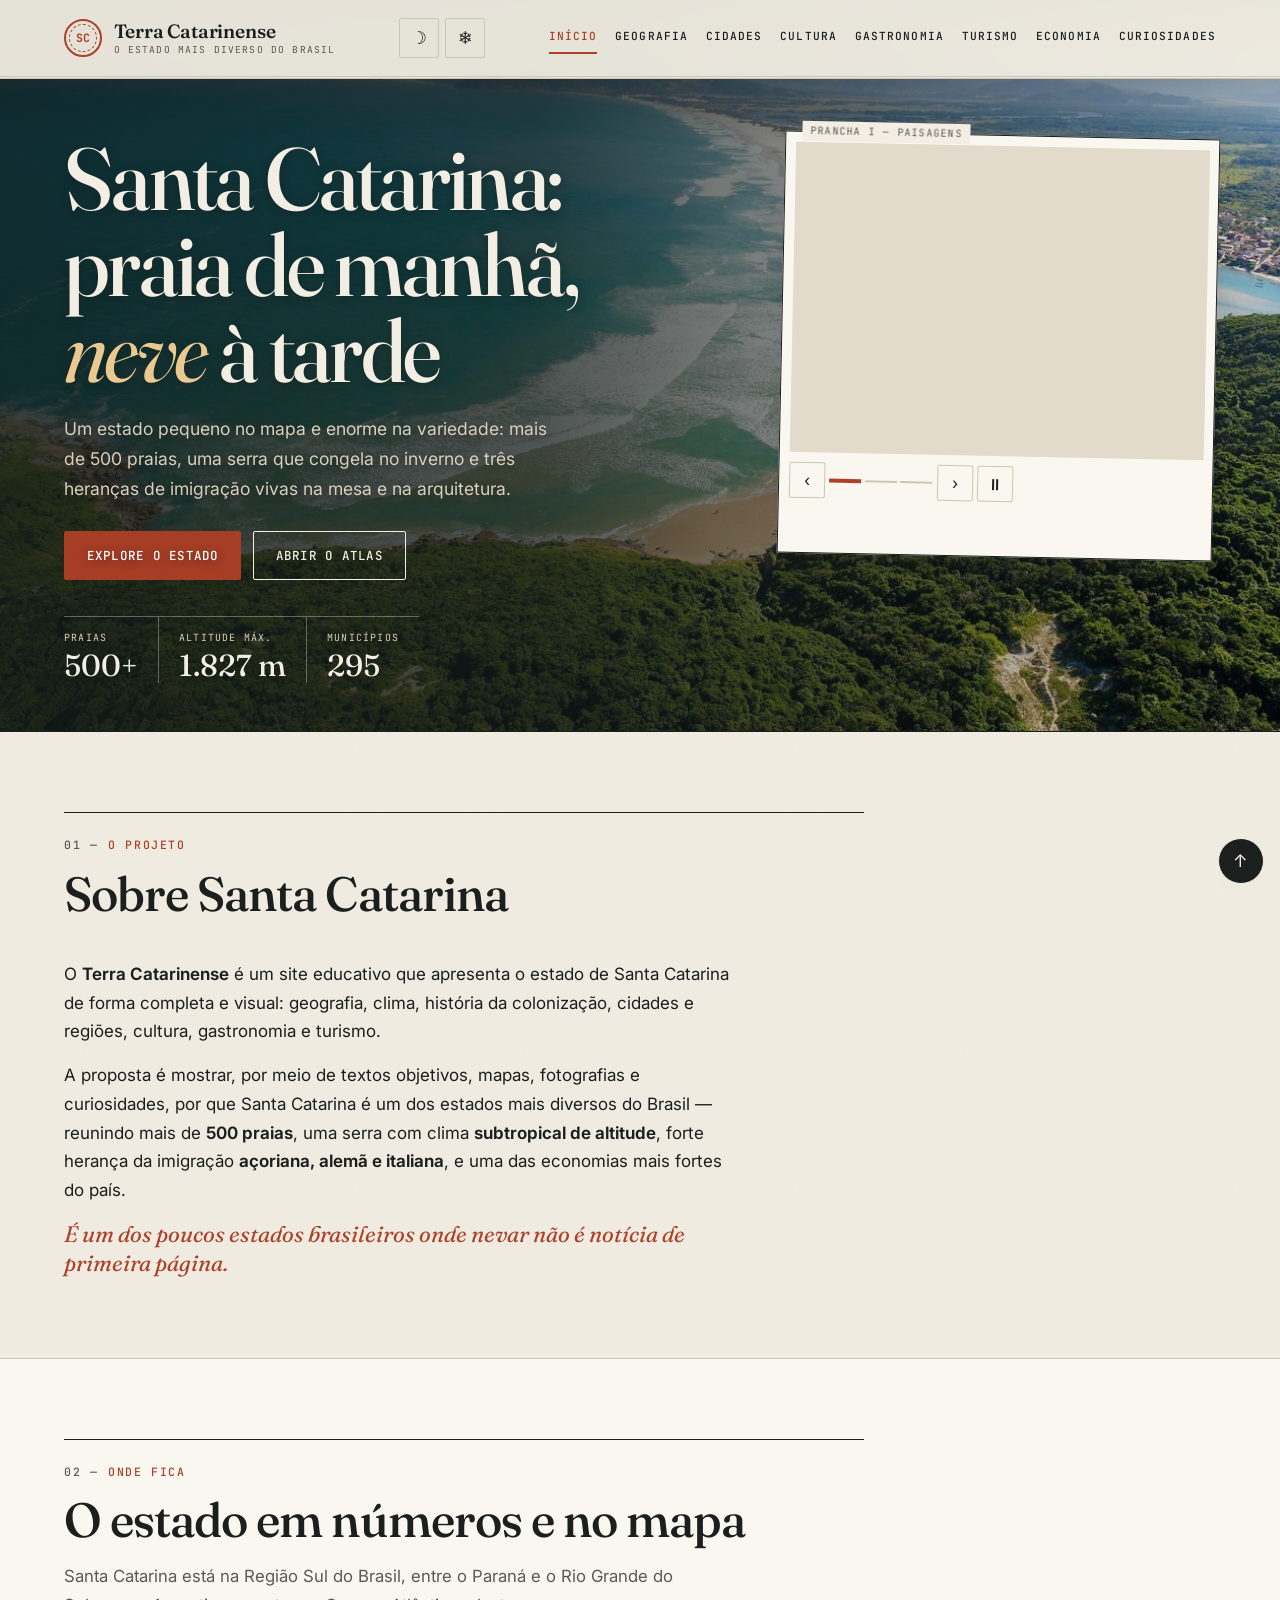
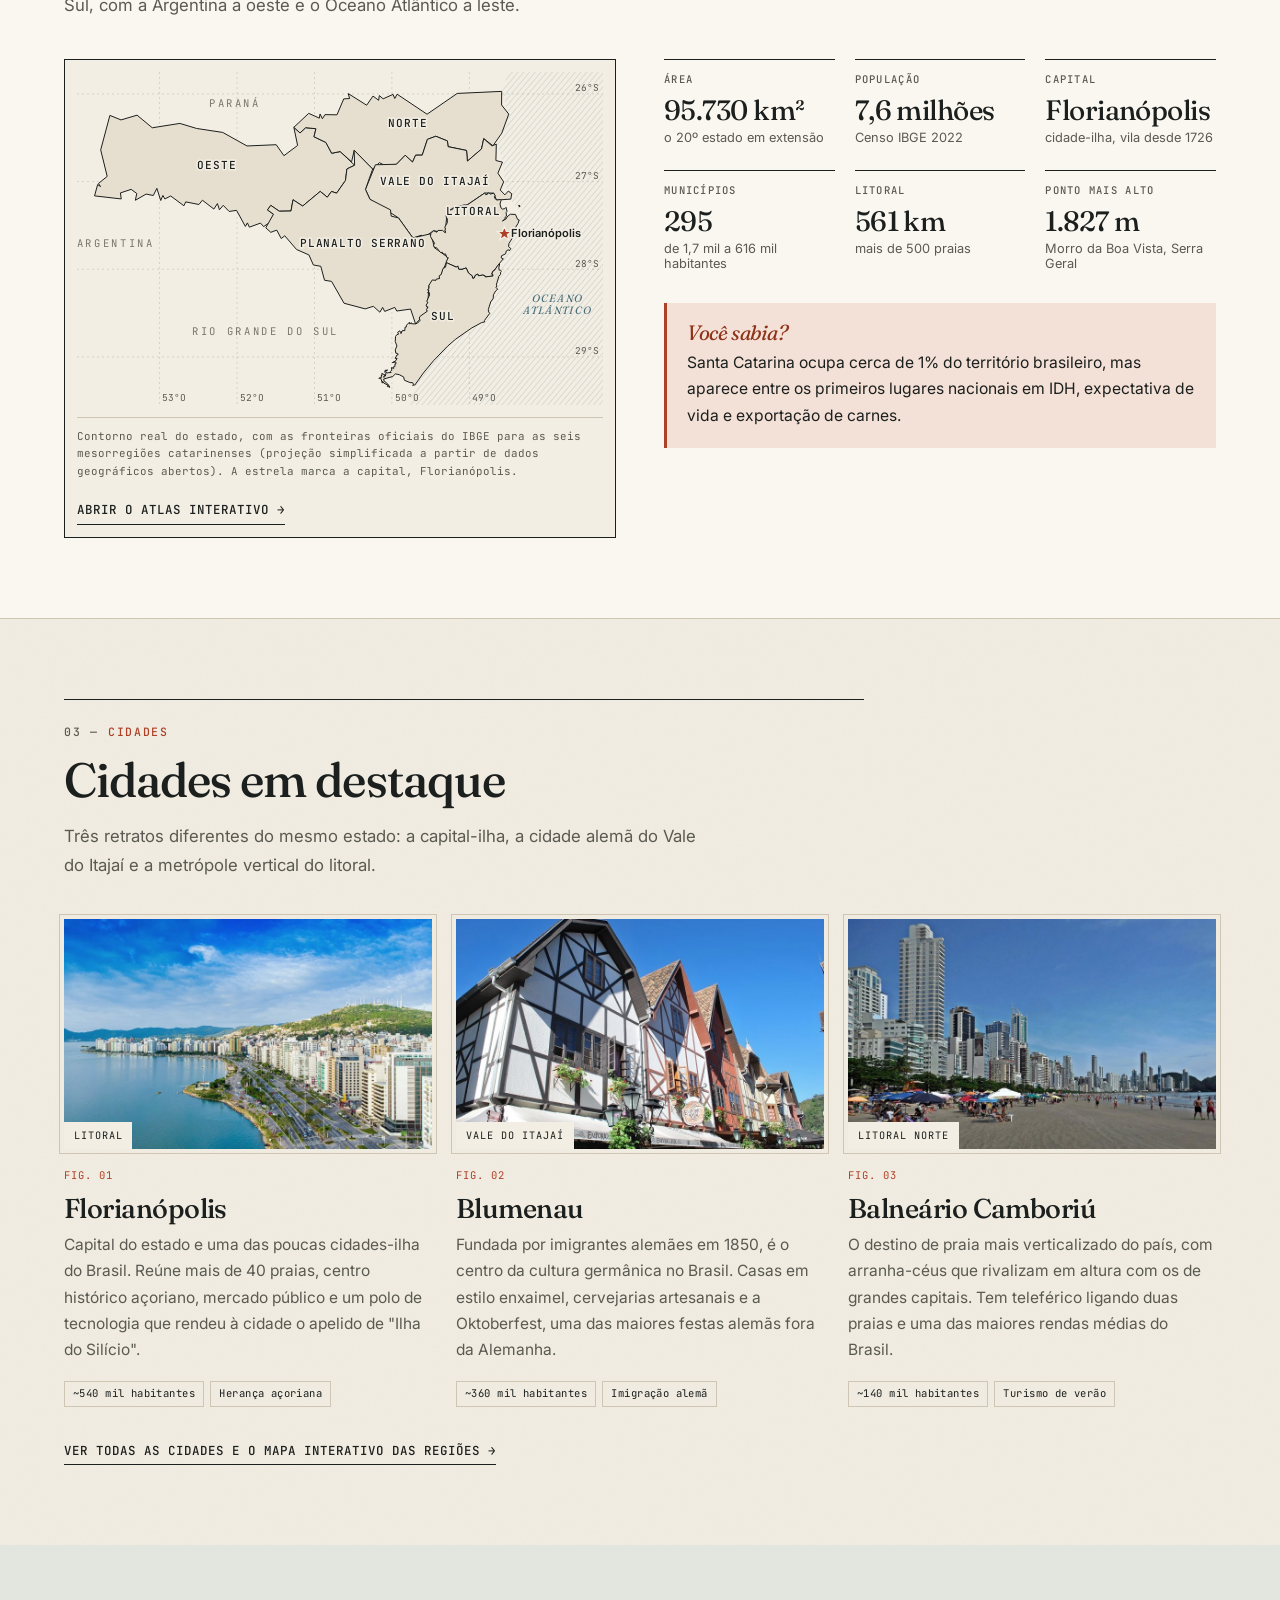
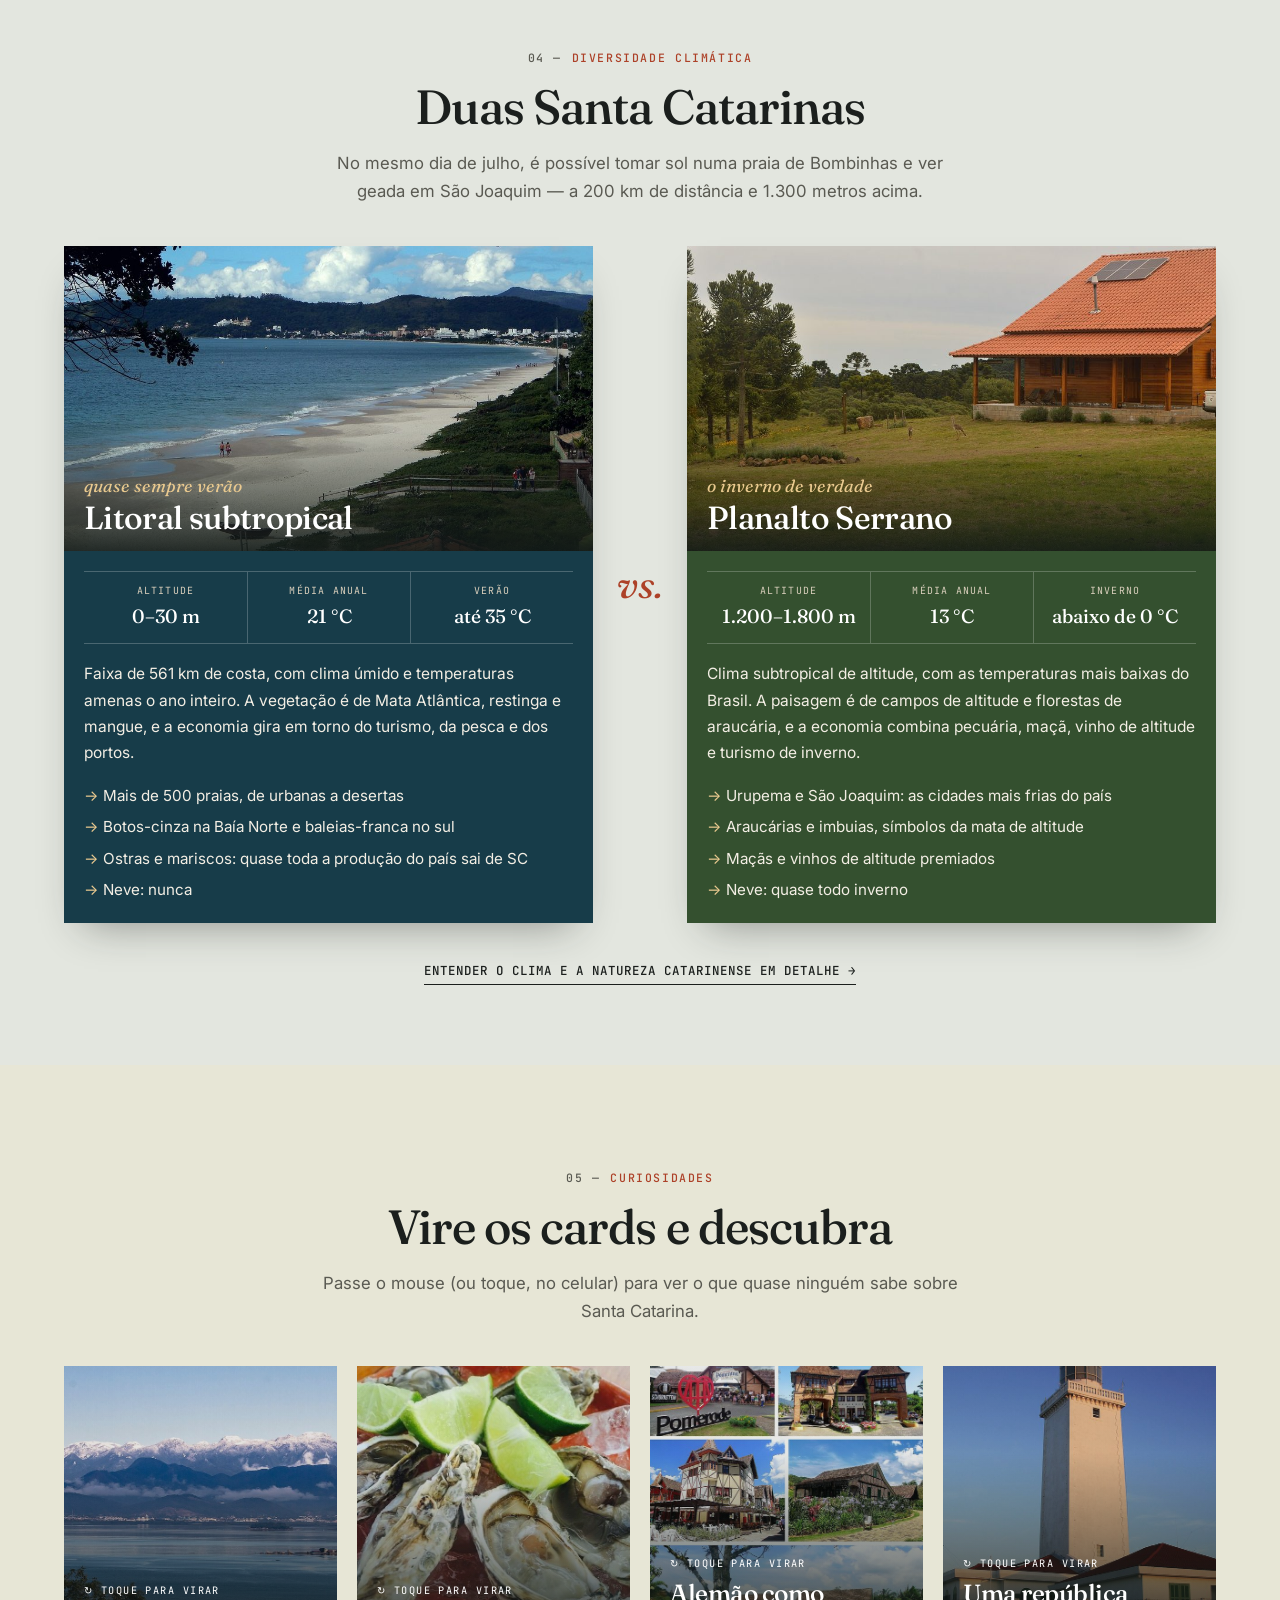
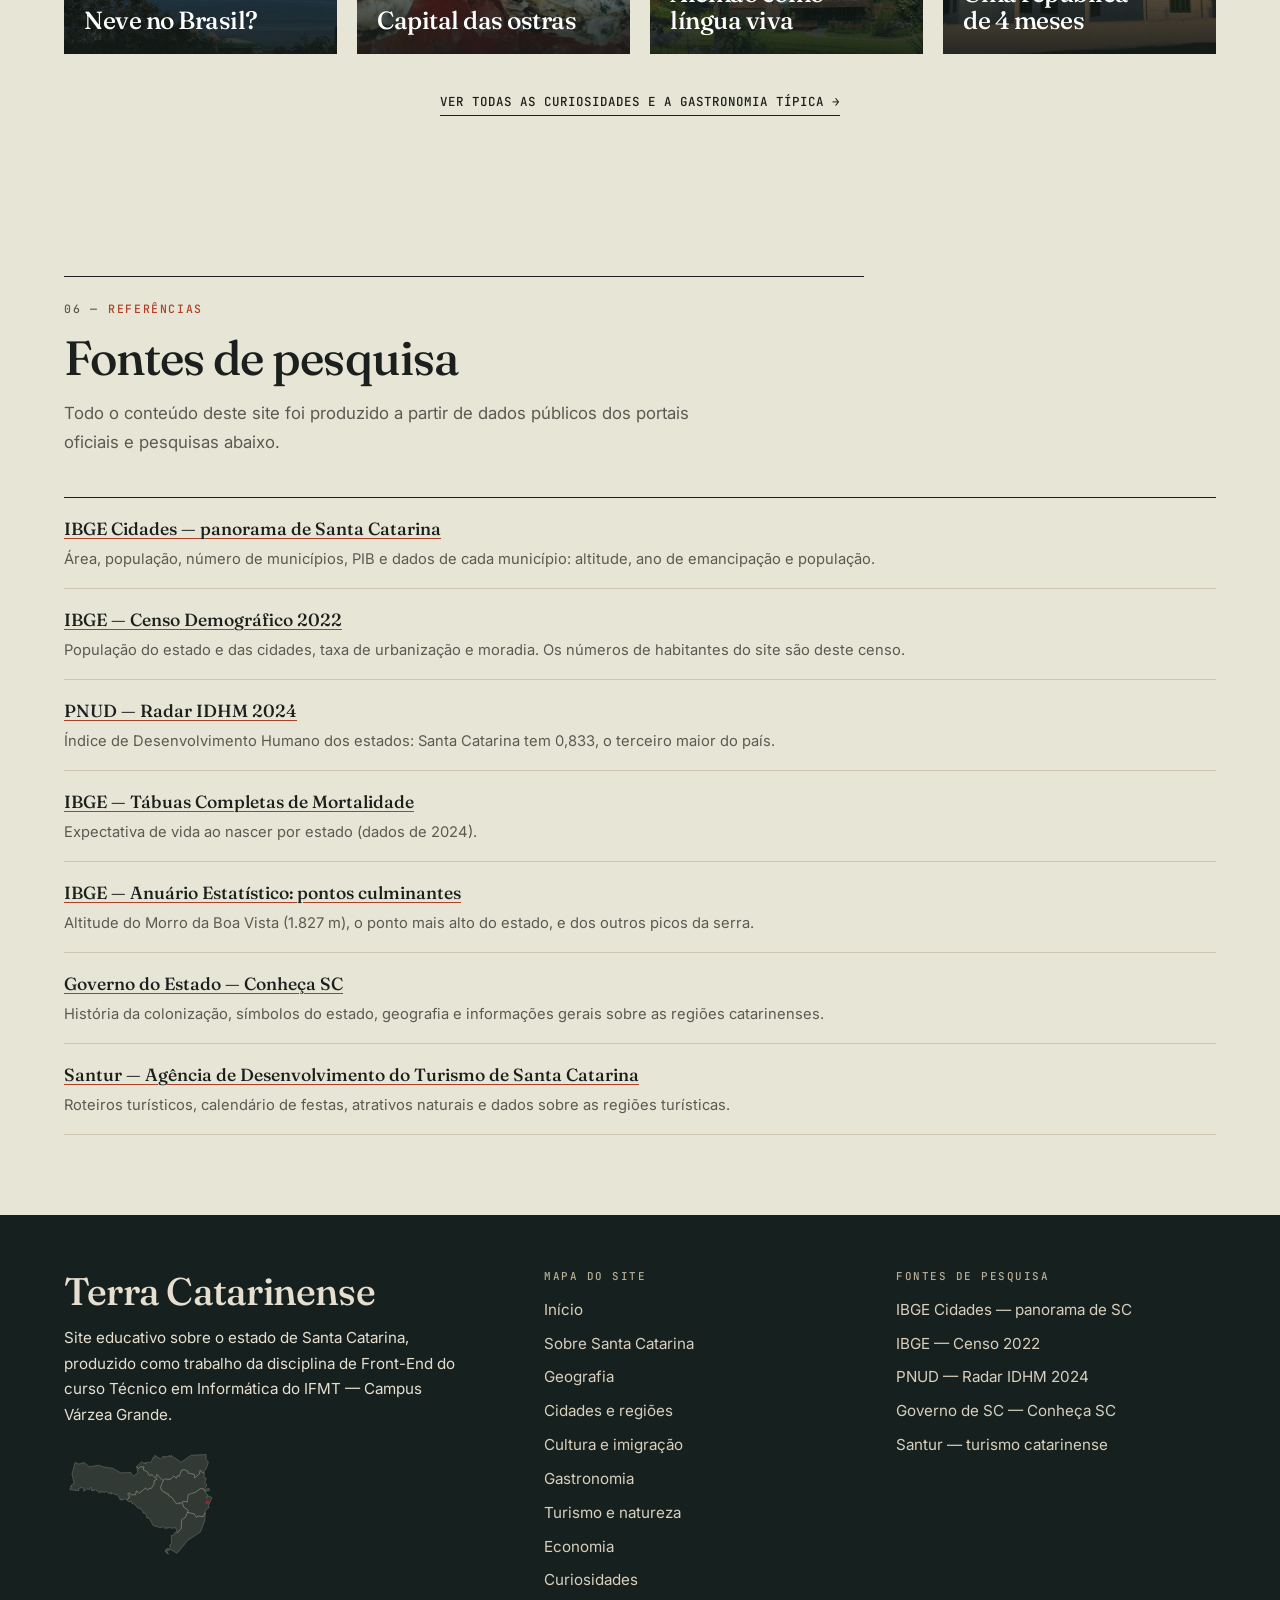
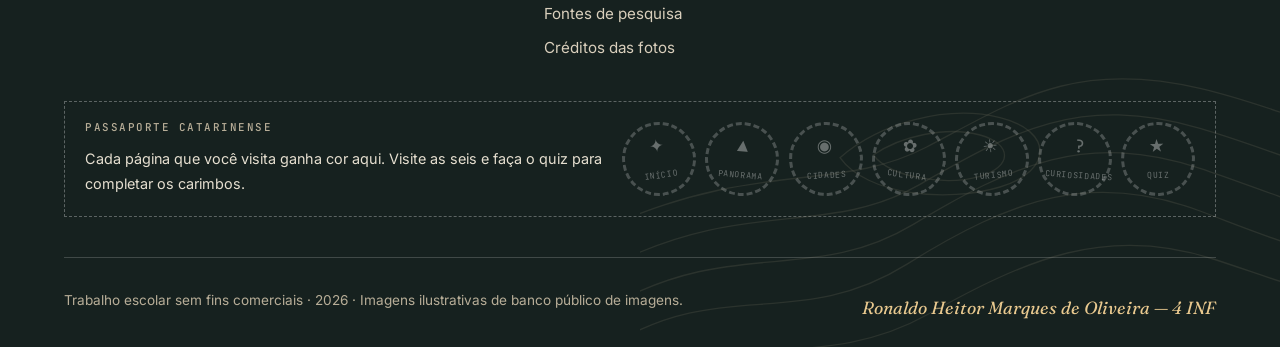
==== commit fb00eda4: "Botão "Faça nevar" no cabeçalho, só com CSS Um checkbox ❄ ao lado do botão de tema liga uma camada d" ====
--- a/index.html
+++ b/index.html
@@ -46,12 +46,19 @@
         </span>
       </a>
 
-      <label class="tema-botao" title="Alternar entre tema claro e escuro">
-        <input class="tema-botao__caixa" type="checkbox" id="tema"
-               aria-label="Alternar entre tema claro e escuro">
-        <span class="tema-botao__icone--claro" aria-hidden="true">&#9789;</span>
-        <span class="tema-botao__icone--escuro" aria-hidden="true">&#9788;</span>
-      </label>
+      <div class="cabecalho__botoes">
+        <label class="tema-botao" title="Alternar entre tema claro e escuro">
+          <input class="tema-botao__caixa" type="checkbox" id="tema"
+                 aria-label="Alternar entre tema claro e escuro">
+          <span class="tema-botao__icone--claro" aria-hidden="true">&#9789;</span>
+          <span class="tema-botao__icone--escuro" aria-hidden="true">&#9788;</span>
+        </label>
+        <label class="tema-botao neve-botao" title="Fazer nevar nesta página">
+          <input class="tema-botao__caixa" type="checkbox" id="neve"
+                 aria-label="Fazer nevar nesta página">
+          <span aria-hidden="true">&#10052;</span>
+        </label>
+      </div>
 
       <button class="menu-botao" type="button" popovertarget="menu-principal">
         <span class="menu-botao__barras" aria-hidden="true"><span></span></span>
@@ -776,5 +783,42 @@
 
   <a class="voltar-topo" href="#topo" aria-label="Voltar ao topo da página">&#8593;</a>
 
+
+  <!-- Neve: aparece quando o botão ❄ do cabeçalho está marcado (só CSS).
+       Posição, tamanho e velocidade de cada floco vêm das variáveis. -->
+  <div class="neve" aria-hidden="true">
+    <i style="--x:16.2%;--d:10.7s;--a:-4.5s;--t:1.13;--v:-0.7rem"></i>
+    <i style="--x:21.7%;--d:15.8s;--a:-7.5s;--t:1.04;--v:2.3rem"></i>
+    <i style="--x:25.2%;--d:10.8s;--a:-13.4s;--t:1.04;--v:2.2rem"></i>
+    <i style="--x:62.4%;--d:15.6s;--a:-6.7s;--t:0.86;--v:2.3rem"></i>
+    <i style="--x:50.9%;--d:13.8s;--a:-5.0s;--t:0.7;--v:2.3rem"></i>
+    <i style="--x:0.3%;--d:11.6s;--a:-5.1s;--t:1.3;--v:-1.7rem"></i>
+    <i style="--x:7.4%;--d:8.6s;--a:-8.8s;--t:0.9;--v:3.0rem"></i>
+    <i style="--x:50.7%;--d:12.6s;--a:-1.6s;--t:1.02;--v:1.6rem"></i>
+    <i style="--x:38.1%;--d:15.5s;--a:-2.2s;--t:0.73;--v:0.3rem"></i>
+    <i style="--x:45.0%;--d:7.3s;--a:-4.3s;--t:0.77;--v:-0.3rem"></i>
+    <i style="--x:67.2%;--d:11.0s;--a:-8.7s;--t:1.16;--v:-0.2rem"></i>
+    <i style="--x:60.3%;--d:8.5s;--a:-2.2s;--t:0.57;--v:1.8rem"></i>
+    <i style="--x:1.8%;--d:13.0s;--a:-3.8s;--t:0.72;--v:-2.3rem"></i>
+    <i style="--x:5.7%;--d:8.5s;--a:-1.2s;--t:0.96;--v:0.9rem"></i>
+    <i style="--x:43.7%;--d:16.0s;--a:-3.8s;--t:1.08;--v:-1.4rem"></i>
+    <i style="--x:63.7%;--d:7.4s;--a:-15.6s;--t:1.16;--v:-2.8rem"></i>
+    <i style="--x:23.0%;--d:15.4s;--a:-12.1s;--t:0.75;--v:-0.2rem"></i>
+    <i style="--x:14.0%;--d:12.3s;--a:-3.5s;--t:0.77;--v:-1.7rem"></i>
+    <i style="--x:5.8%;--d:11.3s;--a:-12.5s;--t:1.03;--v:2.9rem"></i>
+    <i style="--x:63.8%;--d:8.9s;--a:-10.4s;--t:0.87;--v:-2.6rem"></i>
+    <i style="--x:99.8%;--d:7.2s;--a:-0.6s;--t:0.79;--v:-0.2rem"></i>
+    <i style="--x:17.0%;--d:13.1s;--a:-15.7s;--t:1.01;--v:-2.0rem"></i>
+    <i style="--x:52.4%;--d:11.1s;--a:-6.3s;--t:0.91;--v:-1.7rem"></i>
+    <i style="--x:75.9%;--d:12.4s;--a:-2.3s;--t:0.78;--v:-1.4rem"></i>
+    <i style="--x:16.4%;--d:11.4s;--a:-1.9s;--t:0.75;--v:0.9rem"></i>
+    <i style="--x:50.0%;--d:8.5s;--a:-10.8s;--t:1.3;--v:1.1rem"></i>
+    <i style="--x:19.5%;--d:11.7s;--a:-12.8s;--t:1.18;--v:-2.9rem"></i>
+    <i style="--x:22.7%;--d:14.6s;--a:-1.9s;--t:0.92;--v:0.9rem"></i>
+    <i style="--x:0.4%;--d:8.8s;--a:-15.8s;--t:0.99;--v:-2.2rem"></i>
+    <i style="--x:69.6%;--d:10.4s;--a:-8.9s;--t:0.88;--v:-2.8rem"></i>
+    <i style="--x:93.4%;--d:15.0s;--a:-9.9s;--t:0.64;--v:-1.7rem"></i>
+    <i style="--x:73.0%;--d:12.3s;--a:-8.8s;--t:1.21;--v:-0.2rem"></i>
+  </div>
 </body>
 </html>
--- a/css/style.css
+++ b/css/style.css
@@ -264,6 +264,75 @@
 @media (prefers-color-scheme: dark) {
   :root:not(:has(#tema:checked)) .tema-botao__icone--claro { display: none; }
   :root:not(:has(#tema:checked)) .tema-botao__icone--escuro { display: block; }
+}
+
+/* --- Botão "Faça nevar" (checkbox #neve, ao lado do tema) --- */
+.cabecalho__botoes {
+  display: flex;
+  gap: 0.4rem;
+}
+
+.neve-botao:has(:checked) {
+  border-color: currentColor;
+  background-color: rgb(140 170 195 / 0.22);
+}
+
+/* Camada de flocos: fixa sobre a página, não recebe cliques */
+.neve {
+  display: none;
+  position: fixed;
+  inset: 0;
+  z-index: 150;
+  overflow: hidden;
+  pointer-events: none;
+}
+
+:root:has(#neve:checked) .neve {
+  display: block;
+}
+
+.neve i {
+  position: absolute;
+  top: -2rem;
+  left: var(--x);
+  width: calc(0.55rem * var(--t));
+  height: calc(0.55rem * var(--t));
+  border-radius: 50%;
+  background: radial-gradient(circle, #fff 50%, rgb(255 255 255 / 0.4) 70%, transparent 72%);
+  box-shadow: 0 0 0.35rem rgb(70 100 130 / 0.45);
+  opacity: 0.9;
+  animation: floco-cai var(--d) linear var(--a) infinite;
+}
+
+/* Um floco em cada três é um cristal ❄ em vez de bolinha */
+.neve i:nth-child(3n) {
+  width: auto;
+  height: auto;
+  background: none;
+  box-shadow: none;
+  color: #fff;
+  font-size: calc(1.1rem * var(--t));
+  font-style: normal;
+  line-height: 1;
+  text-shadow: 0 0 0.3rem rgb(70 100 130 / 0.6);
+}
+
+.neve i:nth-child(3n)::before {
+  content: "\2744";
+}
+
+@keyframes floco-cai {
+  to {
+    transform: translate(var(--v), 110vh) rotate(240deg);
+  }
+}
+
+/* Quem pede menos movimento não recebe neve caindo: o botão some */
+@media (prefers-reduced-motion: reduce) {
+  .neve-botao,
+  .neve {
+    display: none !important;
+  }
 }
 
 body {
@@ -3554,6 +3623,47 @@
   }
 }
 
+/* ==========================================================================
+   Transição entre páginas (View Transitions API, só CSS)
+   Ao trocar de página o cabeçalho fica parado e o conteúdo faz um fade
+   com leve deslize. Navegadores sem suporte trocam de página normalmente;
+   quem pede menos movimento não recebe a animação.
+   ========================================================================== */
+
+@media (prefers-reduced-motion: no-preference) {
+  @view-transition {
+    navigation: auto;
+  }
+}
+
+.cabecalho {
+  view-transition-name: cabecalho;
+}
+
+main {
+  view-transition-name: conteudo;
+}
+
+::view-transition-group(cabecalho) {
+  animation-duration: 0.25s;
+}
+
+::view-transition-old(conteudo) {
+  animation: 0.22s ease-in both pagina-sai;
+}
+
+::view-transition-new(conteudo) {
+  animation: 0.32s ease-out both pagina-entra;
+}
+
+@keyframes pagina-sai {
+  to { opacity: 0; transform: translateY(-0.75rem); }
+}
+
+@keyframes pagina-entra {
+  from { opacity: 0; transform: translateY(0.75rem); }
+}
+
 @media (prefers-reduced-motion: reduce) {
   html {
     scroll-behavior: auto;
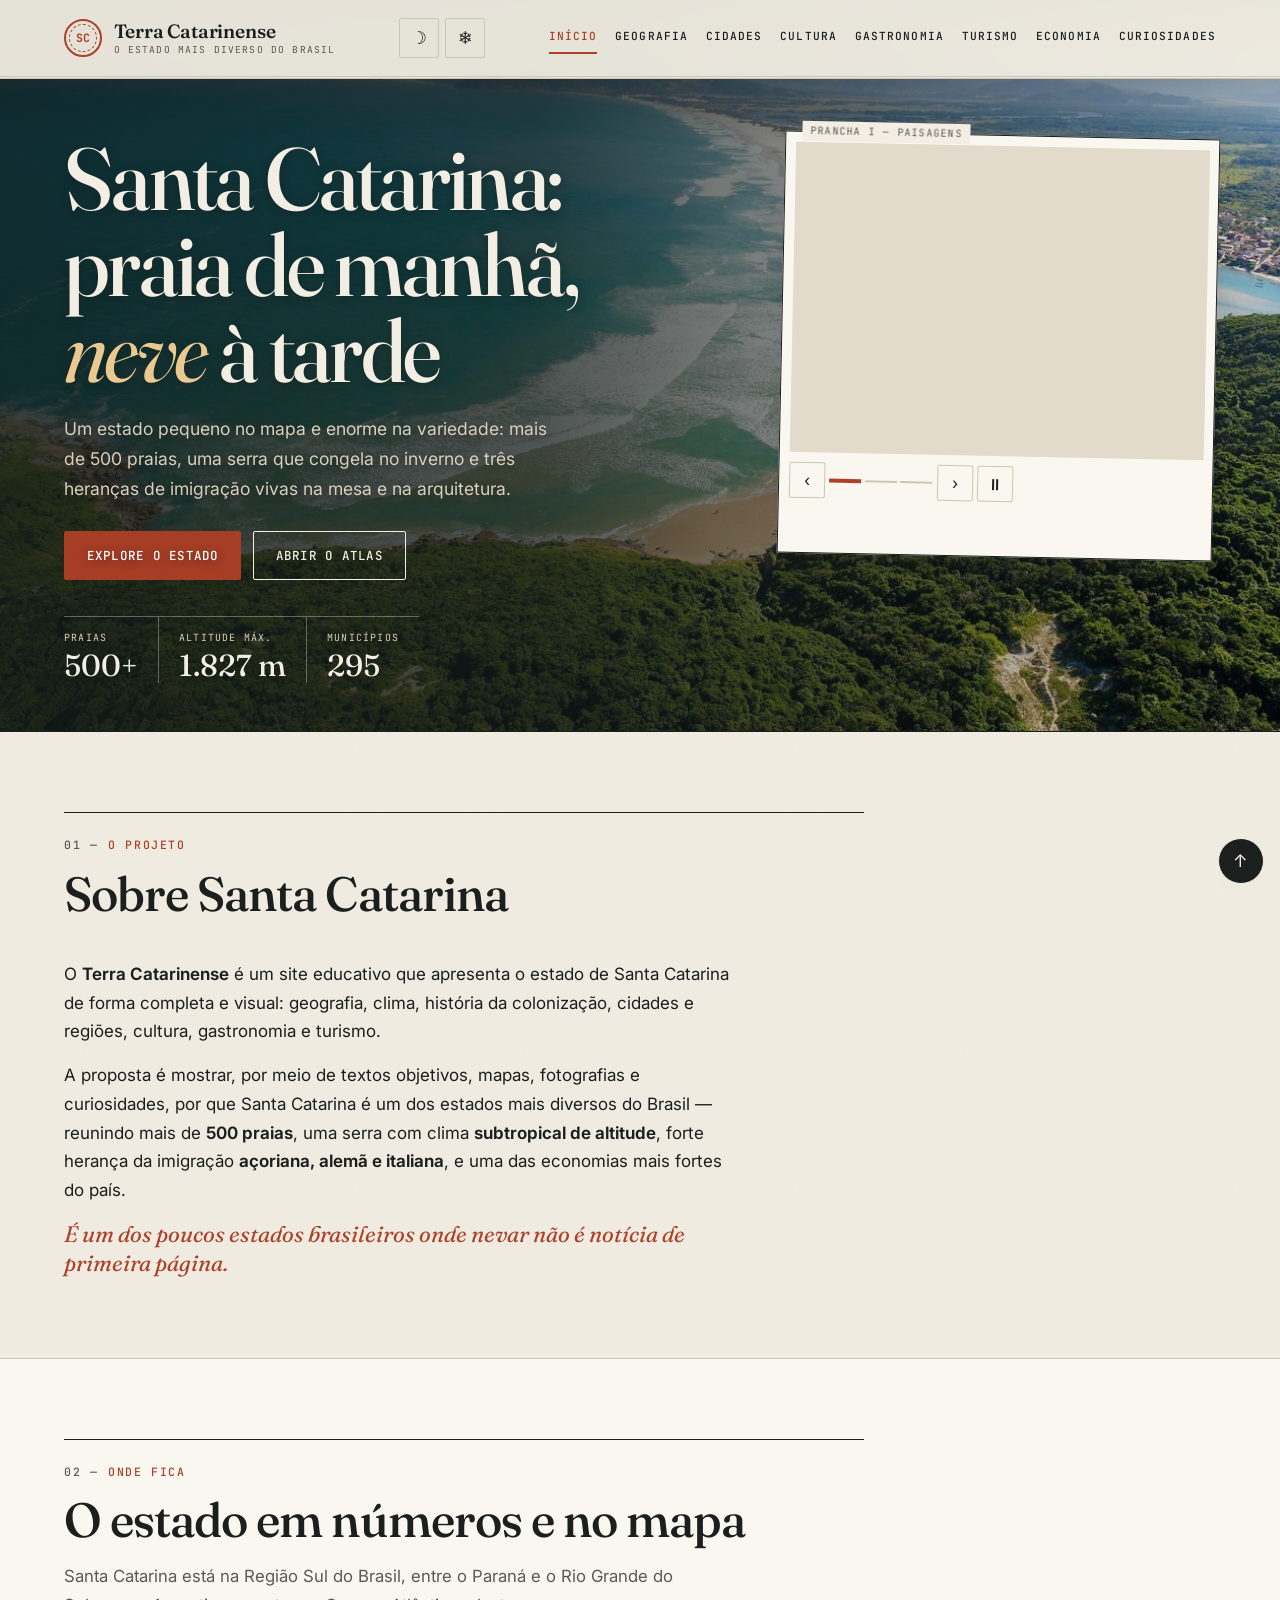
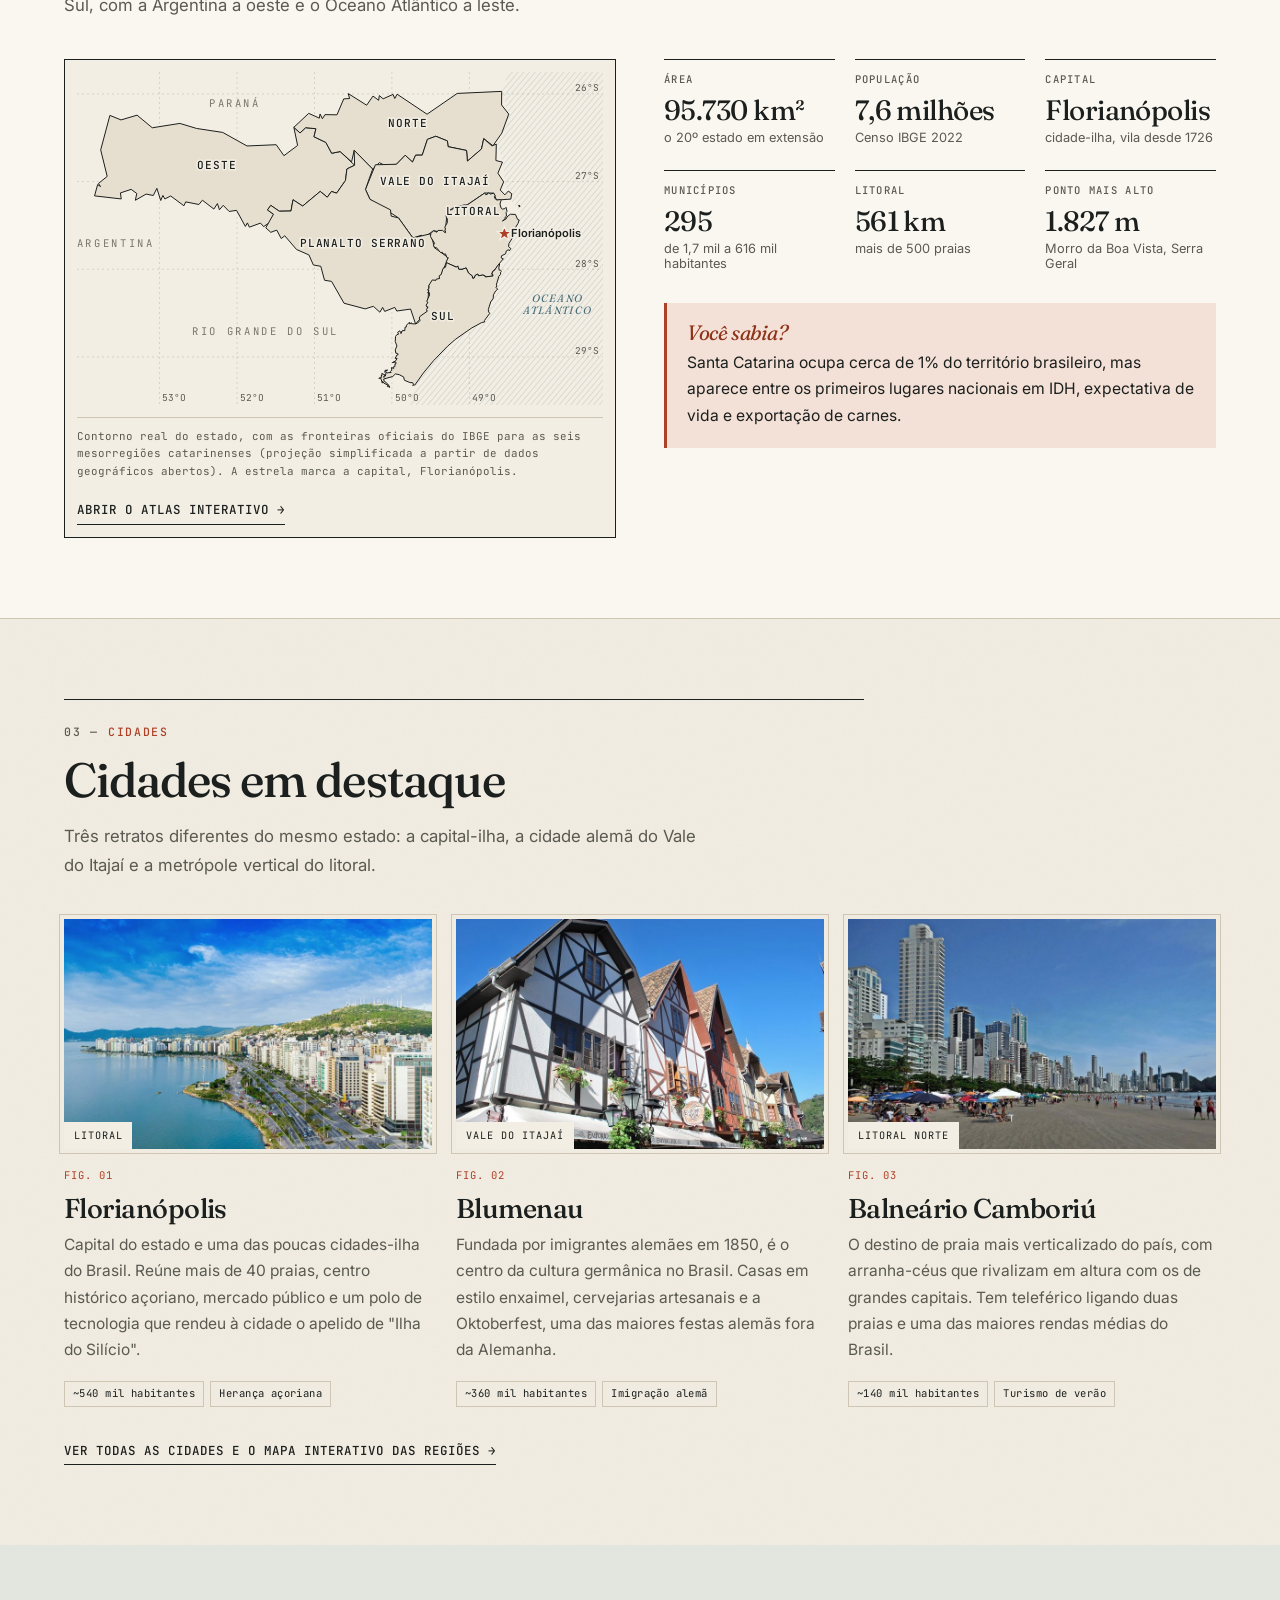
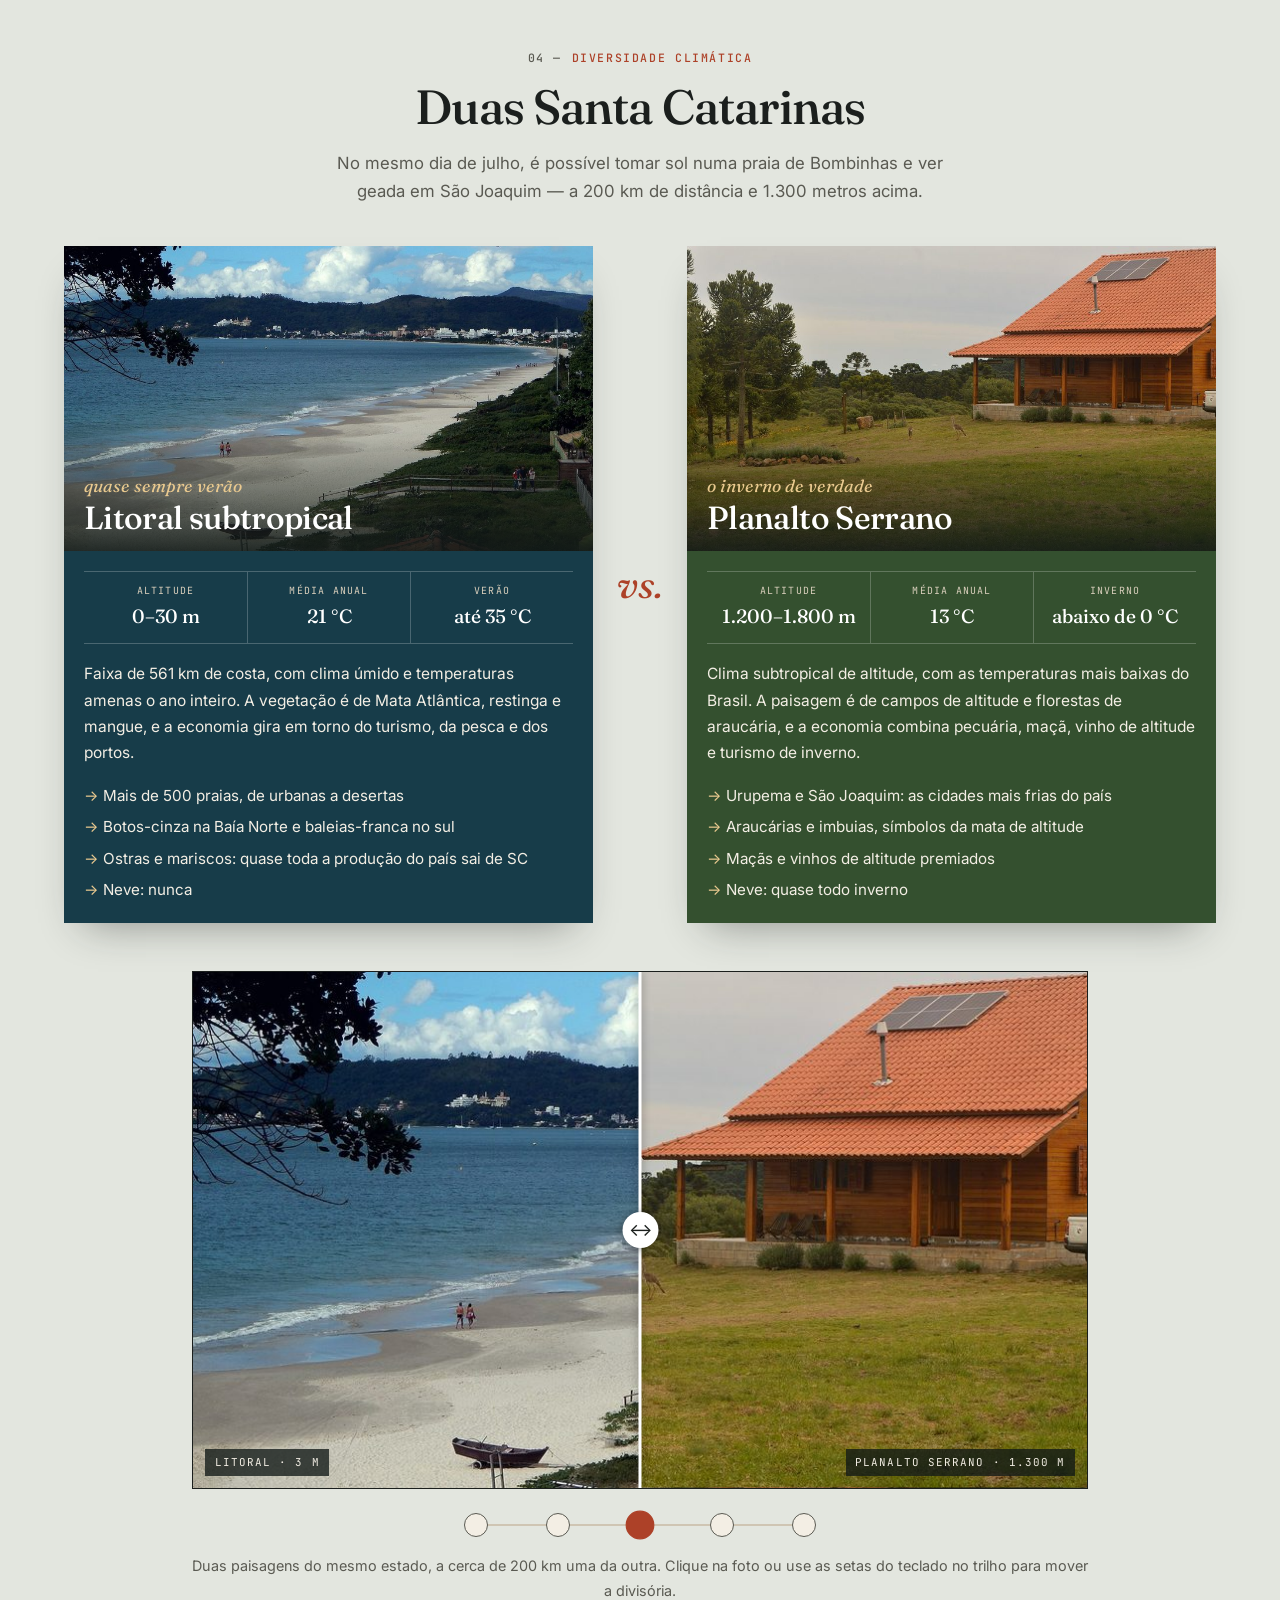
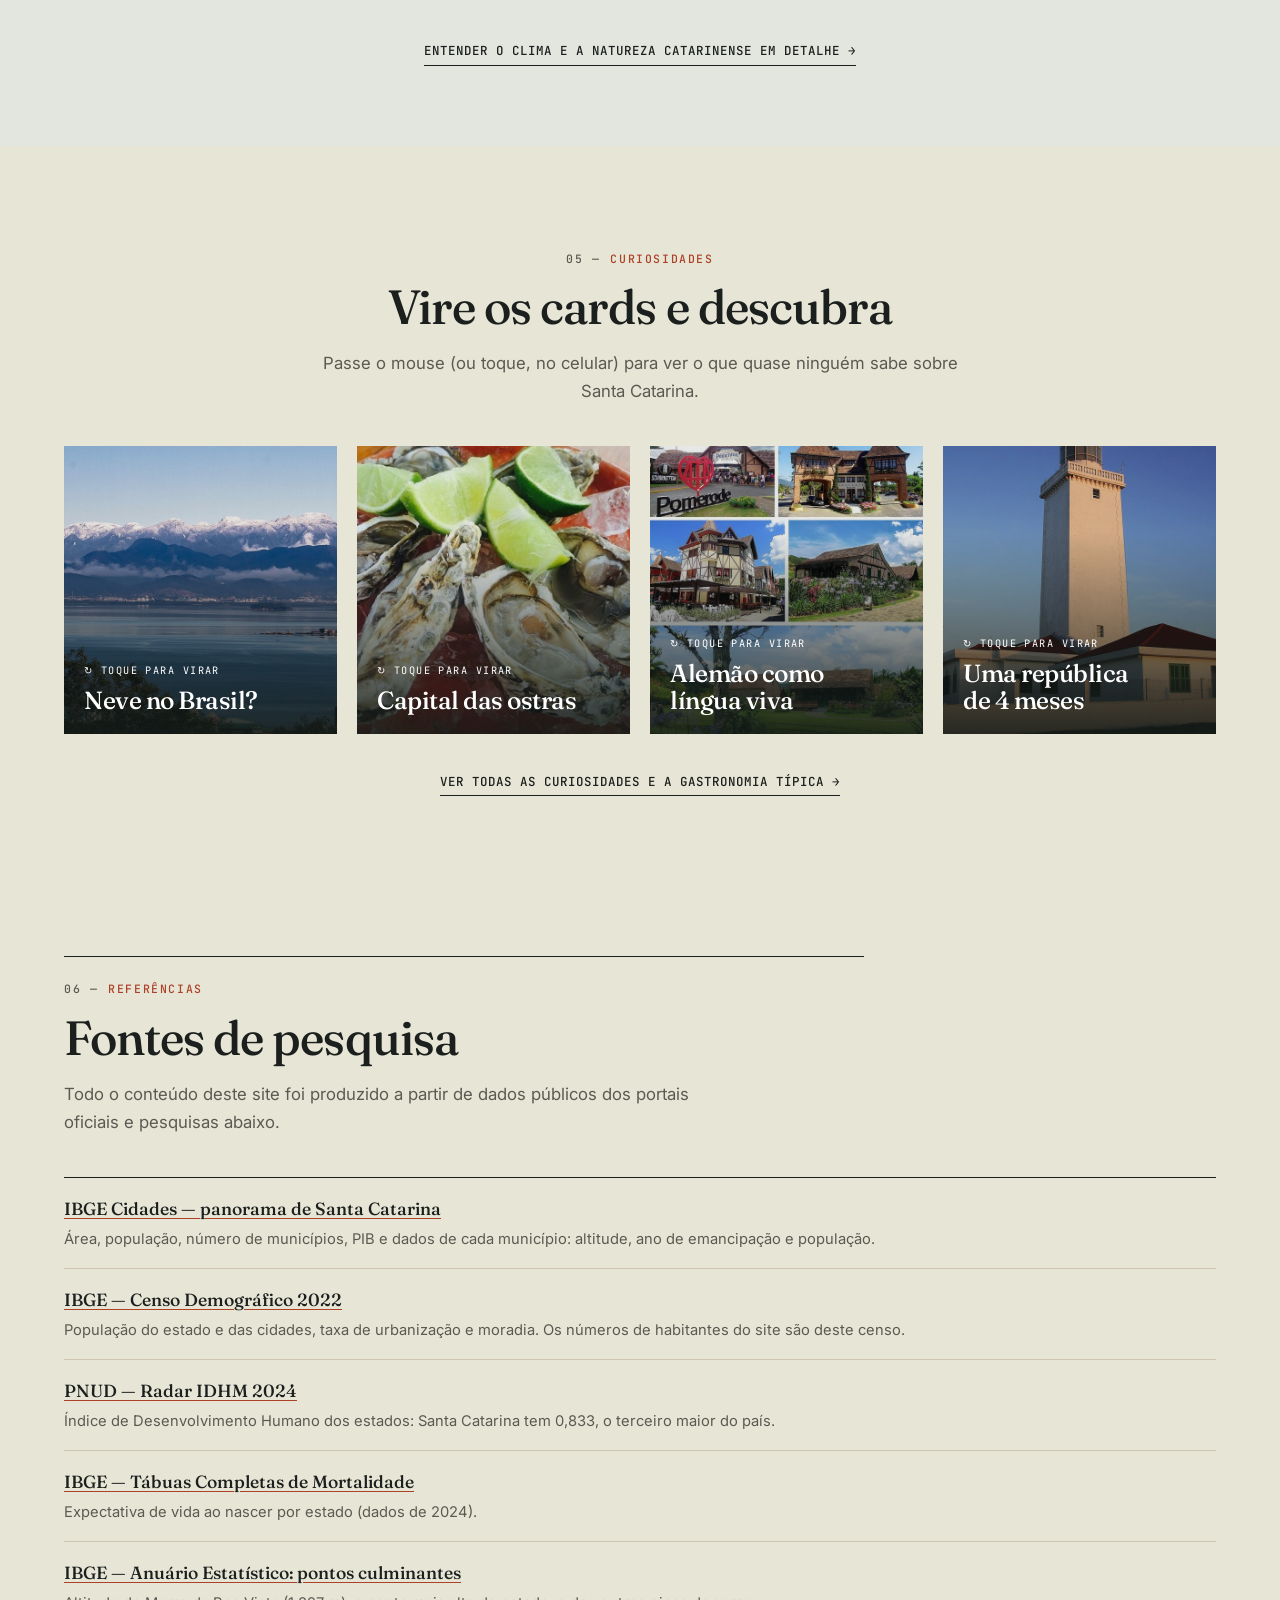
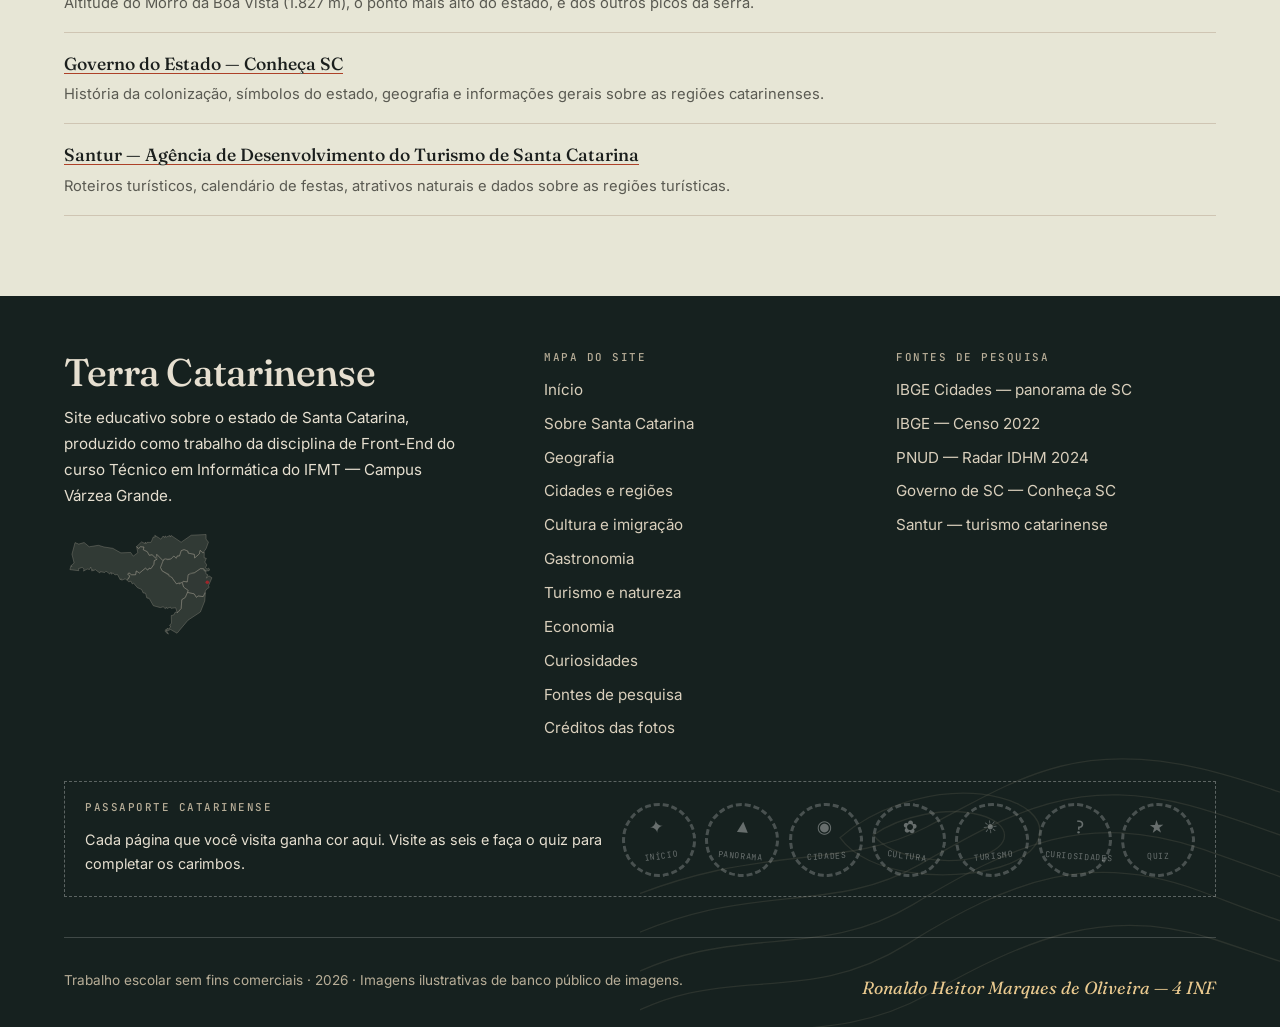
==== commit bbb26772: "Antes e depois: litoral × serra na seção "Duas Santa Catarinas" As duas fotos da seção ficam sobrepo" ====
--- a/index.html
+++ b/index.html
@@ -523,6 +523,39 @@
             </div>
           </article>
         </div>
+
+        <!-- Antes e depois: a foto da serra fica por cima e é recortada
+             (clip-path) até a divisória. A posição vem de 5 rádios: as
+             setas do teclado movem a divisória, e clicar na foto também. -->
+        <figure class="antes-depois revelar">
+          <div class="antes-depois__palco">
+            <img src="assets/litoral/praia-verao.jpg"
+                 alt="Litoral: praia de Jurerê, em Florianópolis, com areia clara e mar azul."
+                 width="900" height="520" loading="lazy" decoding="async">
+            <img class="antes-depois__serra" src="assets/serra/serra-geada.jpg"
+                 alt="Serra: casa de madeira em campo de altitude cercado por araucárias."
+                 width="900" height="520" loading="lazy" decoding="async">
+            <span class="antes-depois__linha" aria-hidden="true"></span>
+            <span class="antes-depois__rotulo antes-depois__rotulo--litoral" aria-hidden="true">Litoral · 3 m</span>
+            <span class="antes-depois__rotulo antes-depois__rotulo--serra" aria-hidden="true">Planalto serrano · 1.300 m</span>
+            <span class="antes-depois__faixas" aria-hidden="true">
+              <label for="ad-0"></label><label for="ad-25"></label><label for="ad-50"></label><label for="ad-75"></label><label for="ad-100"></label>
+            </span>
+          </div>
+
+          <div class="antes-depois__trilho" role="radiogroup" aria-label="Posição da divisória entre litoral e serra">
+            <input type="radio" name="antes-depois" id="ad-0" value="0" aria-label="Só a serra">
+            <input type="radio" name="antes-depois" id="ad-25" value="25" aria-label="Um quarto de litoral, três quartos de serra">
+            <input type="radio" name="antes-depois" id="ad-50" value="50" aria-label="Metade de cada" checked>
+            <input type="radio" name="antes-depois" id="ad-75" value="75" aria-label="Três quartos de litoral, um quarto de serra">
+            <input type="radio" name="antes-depois" id="ad-100" value="100" aria-label="Só o litoral">
+          </div>
+
+          <figcaption class="antes-depois__legenda">
+            Duas paisagens do mesmo estado, a cerca de 200 km uma da outra.
+            Clique na foto ou use as setas do teclado no trilho para mover a divisória.
+          </figcaption>
+        </figure>
 
         <p class="esp-topo-5 centralizado revelar" >
           <a class="link-seta" href="turismo.html#clima">
--- a/css/style.css
+++ b/css/style.css
@@ -3624,6 +3624,151 @@
 }
 
 /* ==========================================================================
+   Antes e depois: litoral × serra (index, "Duas Santa Catarinas")
+   A posição da divisória (--corte) vem dos rádios, em css/estados.css.
+   ========================================================================== */
+
+@property --corte {
+  syntax: "<percentage>";
+  inherits: true;
+  initial-value: 50%;
+}
+
+.antes-depois {
+  --corte: 50%;
+  max-width: 56rem;
+  margin: var(--espaco-xl) auto 0;
+  transition: --corte 0.45s cubic-bezier(0.65, 0, 0.35, 1);
+}
+
+.antes-depois__palco {
+  position: relative;
+  aspect-ratio: 900 / 520;
+  overflow: hidden;
+  border: var(--borda-fina) solid var(--cor-texto);
+  background-color: var(--cor-img-vazia);
+}
+
+.antes-depois__palco img {
+  position: absolute;
+  inset: 0;
+  width: 100%;
+  height: 100%;
+  object-fit: cover;
+}
+
+.antes-depois__serra {
+  clip-path: inset(0 0 0 var(--corte));
+}
+
+.antes-depois__linha {
+  position: absolute;
+  top: 0;
+  bottom: 0;
+  left: var(--corte);
+  width: 0.1875rem;
+  translate: -50% 0;
+  background-color: var(--cor-branco, #fff);
+  box-shadow: 0 0 0.5rem rgb(0 0 0 / 0.45);
+}
+
+.antes-depois__linha::after {
+  content: "\2194";
+  position: absolute;
+  top: 50%;
+  left: 50%;
+  translate: -50% -50%;
+  display: grid;
+  place-items: center;
+  width: 2.25rem;
+  height: 2.25rem;
+  border-radius: 50%;
+  background-color: var(--cor-branco, #fff);
+  color: #1B1F1D;
+  font-size: 1.1rem;
+  box-shadow: 0 0.1rem 0.5rem rgb(0 0 0 / 0.35);
+}
+
+.antes-depois__rotulo {
+  position: absolute;
+  bottom: 0.75rem;
+  padding: 0.25rem 0.6rem;
+  background-color: rgb(18 26 24 / 0.78);
+  color: #F3EEE4;
+  font-family: var(--fonte-mono);
+  font-size: 0.68rem;
+  letter-spacing: 0.1em;
+  text-transform: uppercase;
+  transition: opacity 0.3s;
+}
+
+.antes-depois__rotulo--litoral { left: 0.75rem; }
+.antes-depois__rotulo--serra { right: 0.75rem; }
+
+/* Faixas clicáveis sobre a foto: cada uma marca um dos 5 rádios */
+.antes-depois__faixas {
+  position: absolute;
+  inset: 0;
+  display: grid;
+  grid-template-columns: 12.5% 25% 25% 25% 12.5%;
+}
+
+.antes-depois__faixas label {
+  cursor: pointer;
+}
+
+/* Trilho: os próprios rádios, estilizados como marcas de um slider */
+.antes-depois__trilho {
+  position: relative;
+  display: flex;
+  justify-content: space-between;
+  align-items: center;
+  margin: 1rem auto 0;
+  width: min(100%, 22rem);
+  padding: 0.5rem 0;
+}
+
+.antes-depois__trilho::before {
+  content: "";
+  position: absolute;
+  left: 0.75rem;
+  right: 0.75rem;
+  height: 0.125rem;
+  background-color: var(--cor-borda);
+}
+
+.antes-depois__trilho input {
+  appearance: none;
+  position: relative;
+  width: 1.5rem;
+  height: 1.5rem;
+  margin: 0;
+  border: var(--borda-fina) solid var(--cor-texto-suave);
+  border-radius: 50%;
+  background-color: var(--cor-fundo);
+  cursor: pointer;
+  transition: background-color var(--transicao), border-color var(--transicao), transform var(--transicao);
+}
+
+.antes-depois__trilho input:checked {
+  border-color: var(--cor-destaque);
+  background-color: var(--cor-destaque);
+  transform: scale(1.2);
+}
+
+.antes-depois__trilho input:focus-visible {
+  outline: 0.1875rem solid var(--cor-destaque);
+  outline-offset: 0.1875rem;
+}
+
+.antes-depois__legenda {
+  margin-top: 0.6rem;
+  font-size: 0.9rem;
+  text-align: center;
+  color: var(--cor-texto-suave);
+}
+
+/* ==========================================================================
    Transição entre páginas (View Transitions API, só CSS)
    Ao trocar de página o cabeçalho fica parado e o conteúdo faz um fade
    com leve deslize. Navegadores sem suporte trocam de página normalmente;
--- a/css/estados.css
+++ b/css/estados.css
@@ -1379,3 +1379,18 @@
   @container style(--vence-oeste: 0) { [data-resultado="oeste"] { display: none; } }
   @container style(--vence-sul: 0) { [data-resultado="sul"] { display: none; } }
 }
+
+/* ==========================================================================
+   Antes e depois (index): cada rádio leva a divisória para uma posição.
+   Nos extremos, o rótulo da foto escondida some.
+   ========================================================================== */
+.antes-depois:has(#ad-0:checked)   { --corte: 0%; }
+.antes-depois:has(#ad-25:checked)  { --corte: 25%; }
+.antes-depois:has(#ad-50:checked)  { --corte: 50%; }
+.antes-depois:has(#ad-75:checked)  { --corte: 75%; }
+.antes-depois:has(#ad-100:checked) { --corte: 100%; }
+
+.antes-depois:has(#ad-0:checked) .antes-depois__rotulo--litoral,
+.antes-depois:has(#ad-100:checked) .antes-depois__rotulo--serra {
+  opacity: 0;
+}
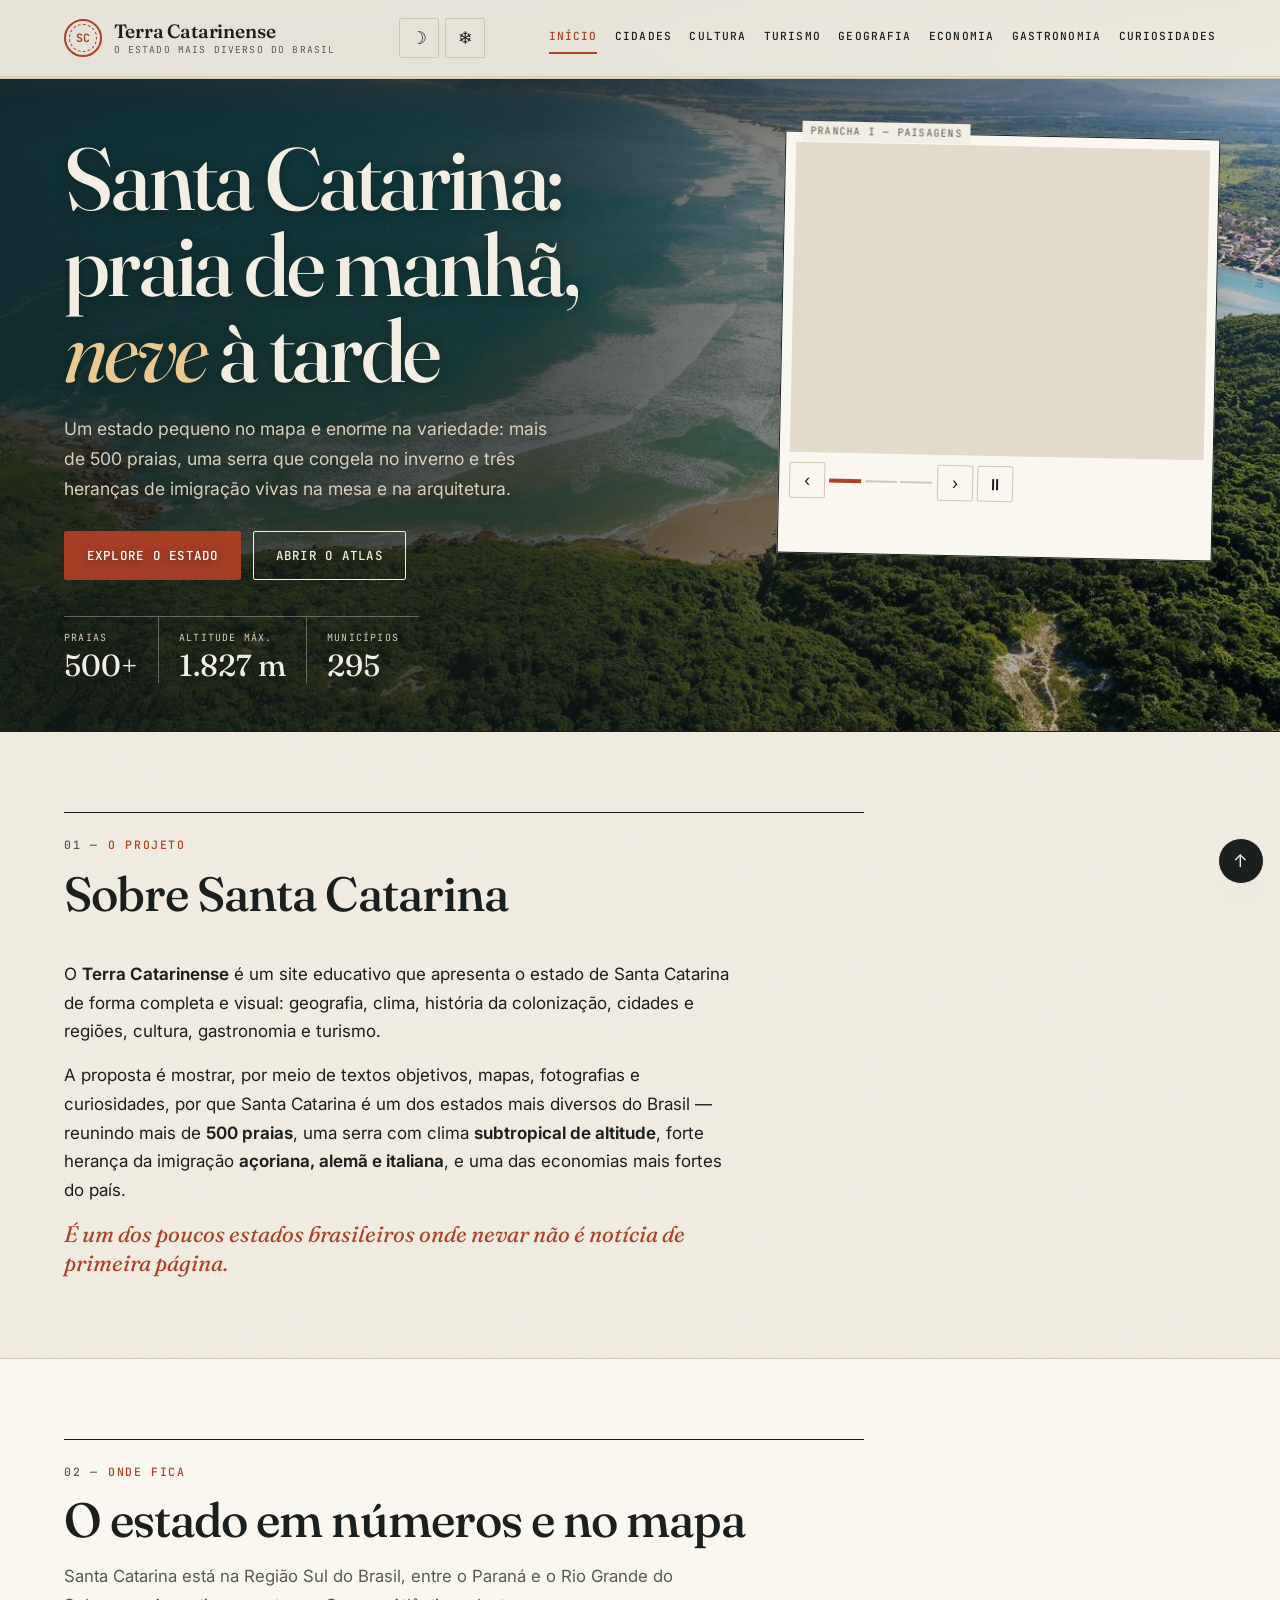
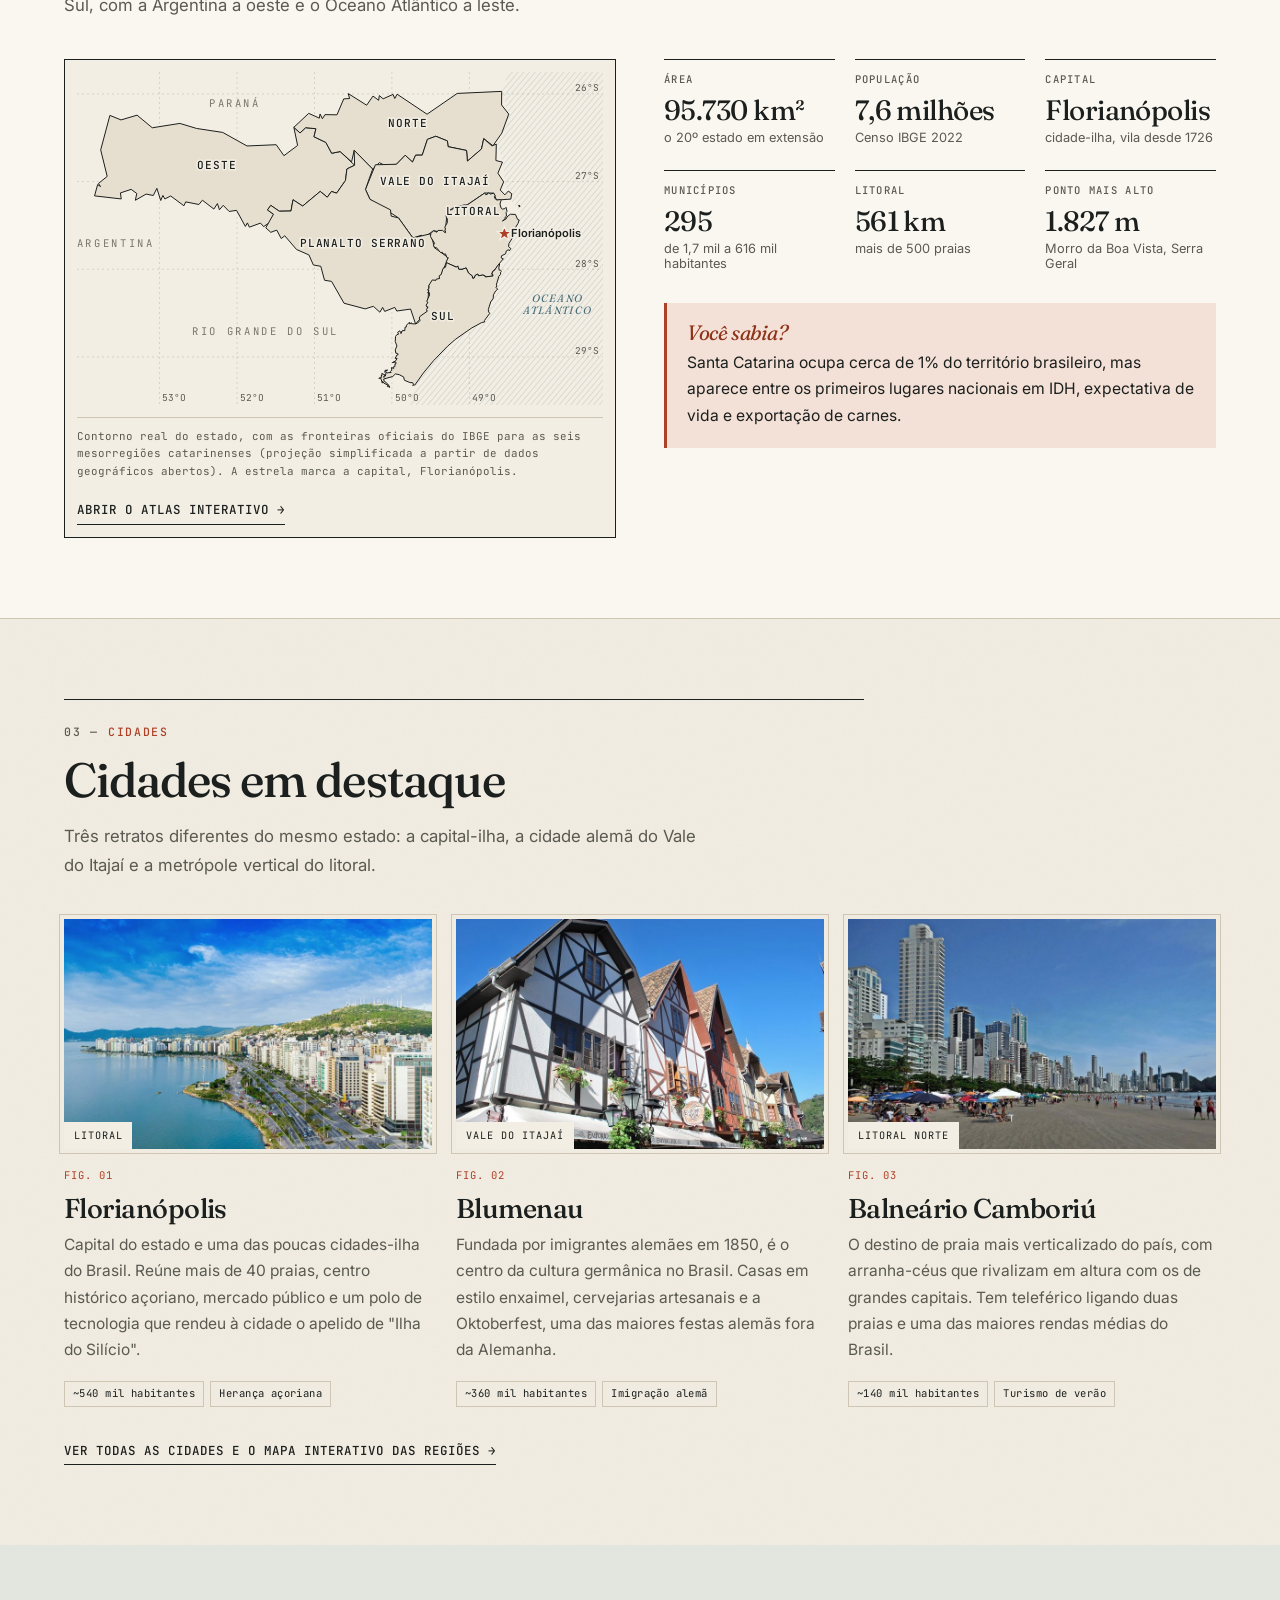
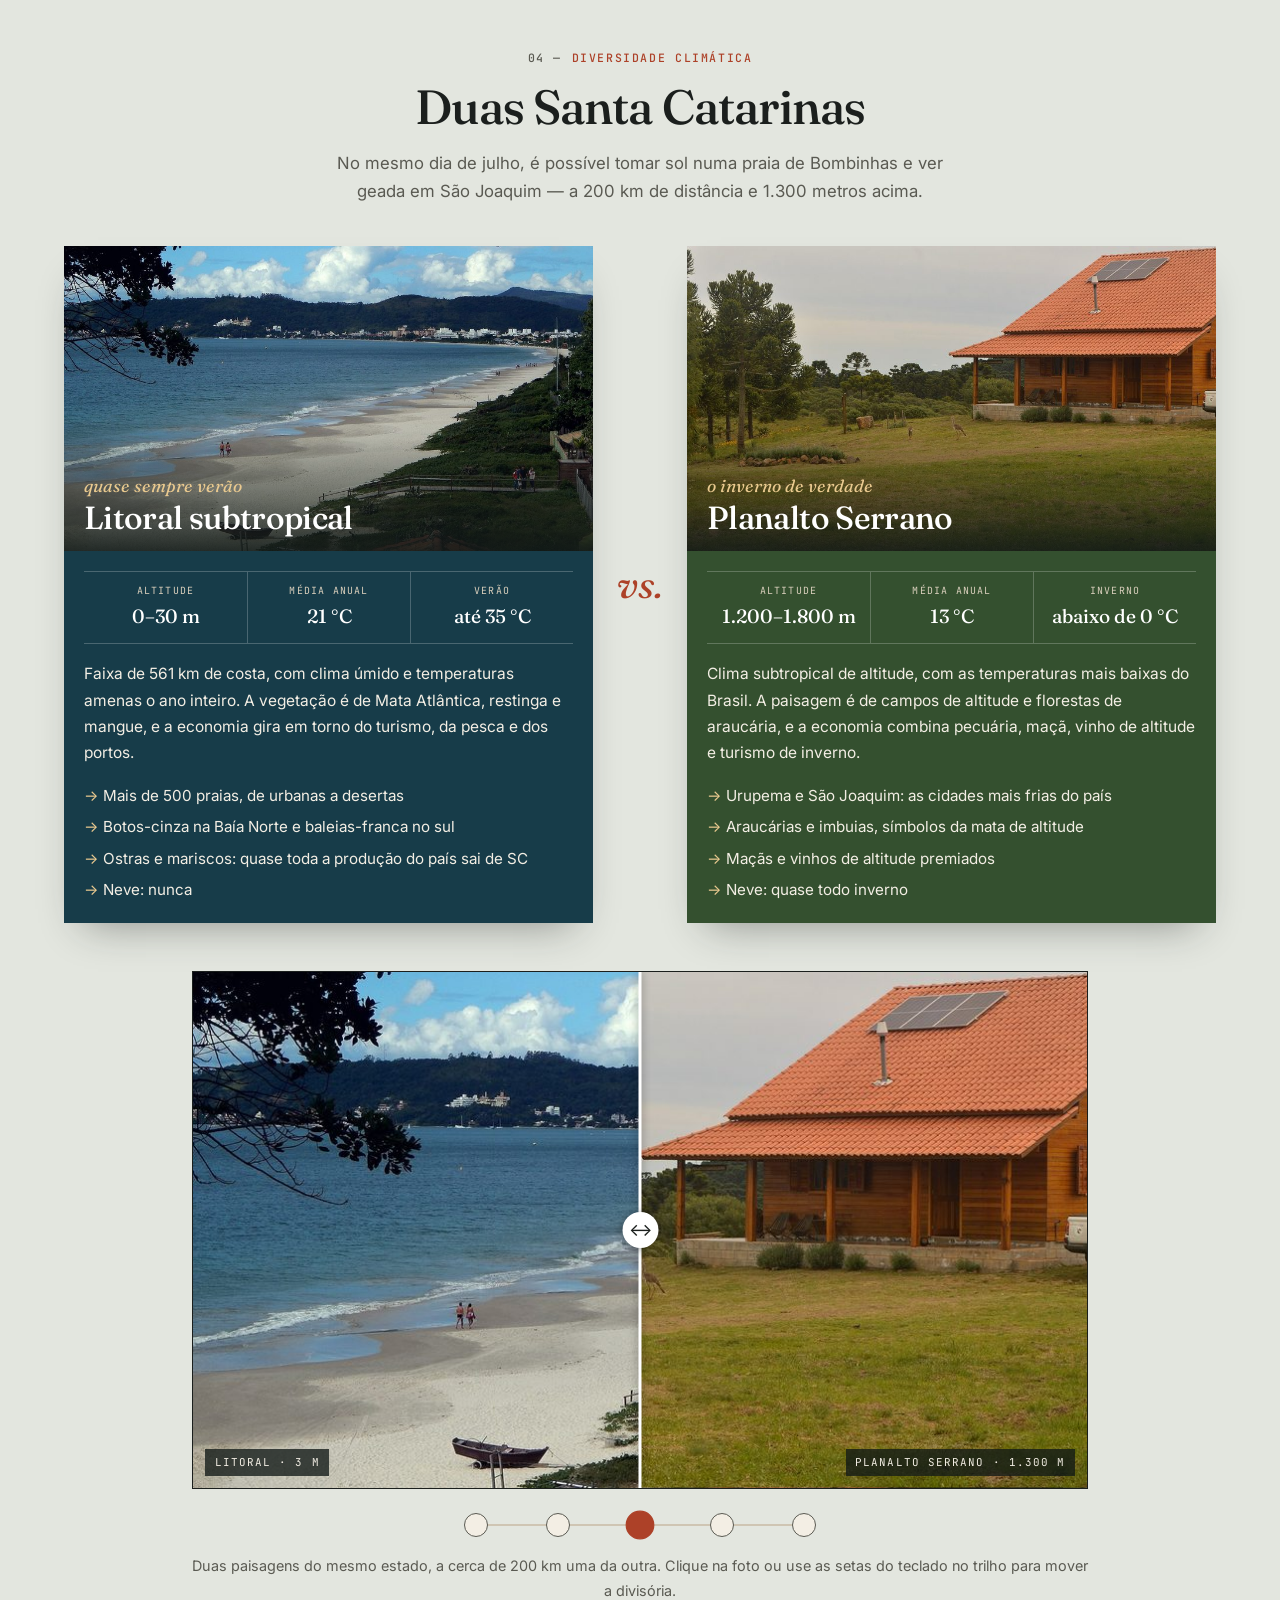
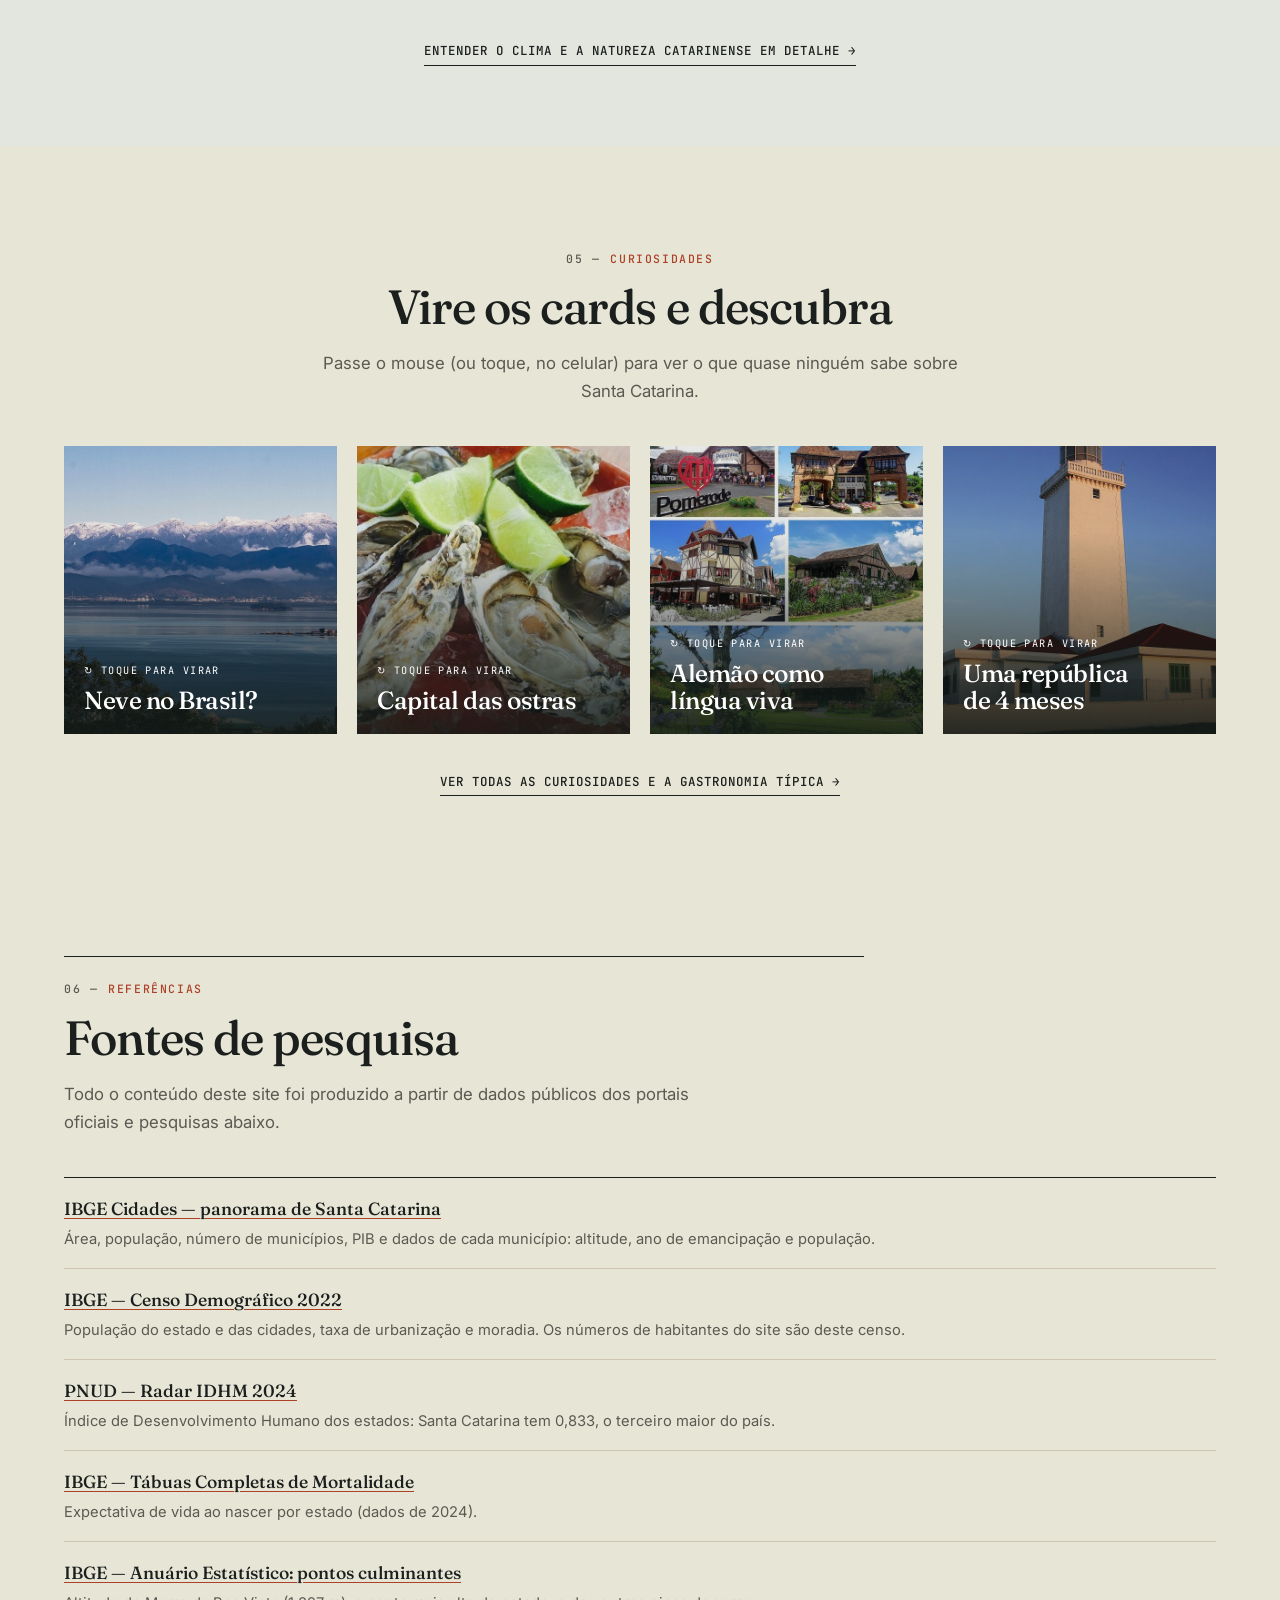
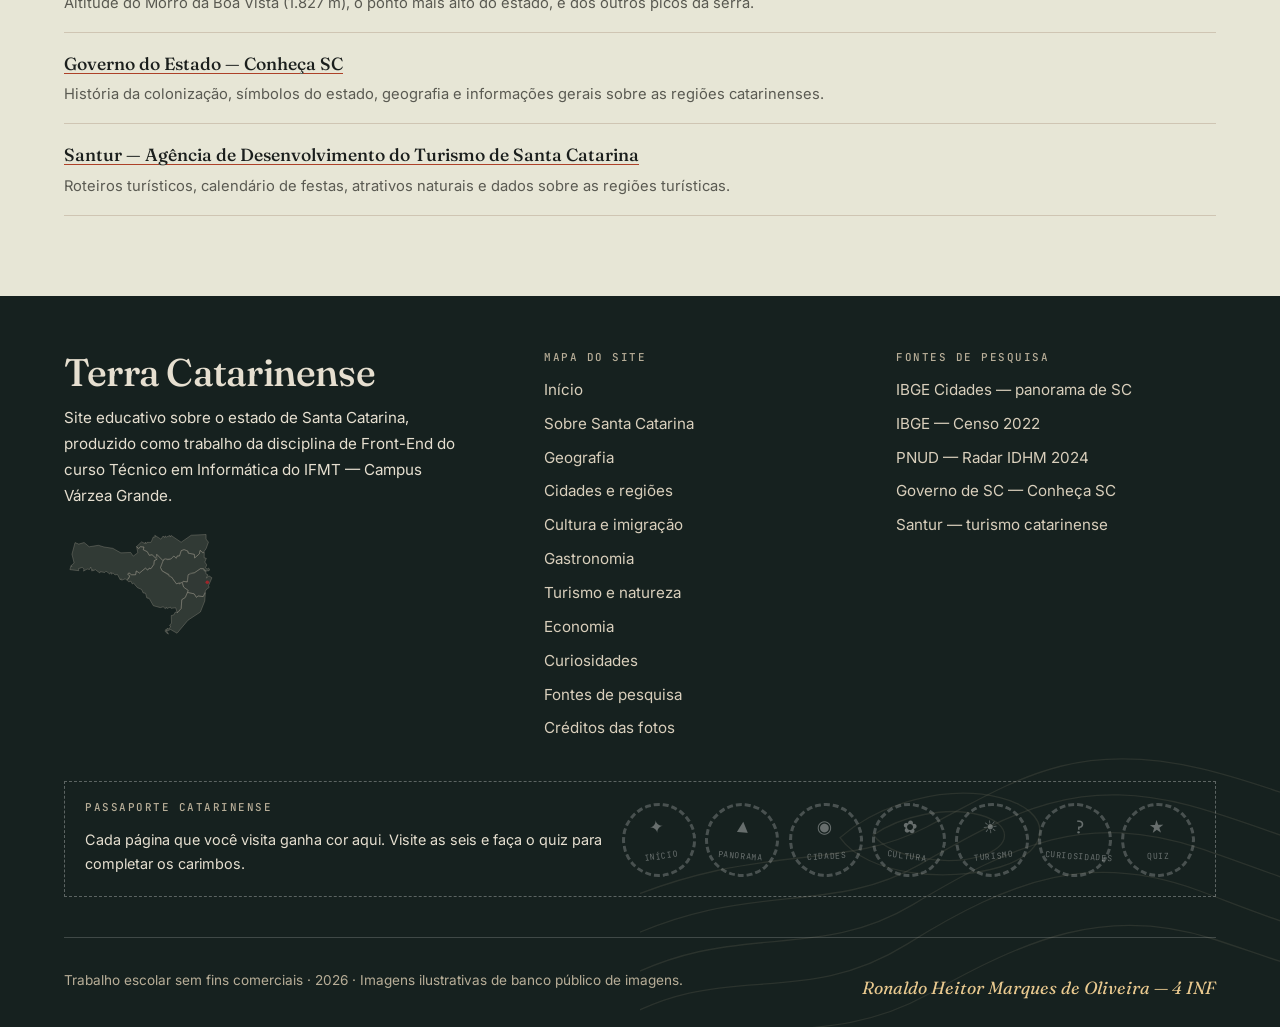
==== commit bdf93904: "Menu: Geografia, Economia e Gastronomia antes de Curiosidades Nova ordem nas 6 páginas: Início, Cida" ====
--- a/index.html
+++ b/index.html
@@ -69,12 +69,12 @@
       <nav class="navegacao" id="menu-principal" popover aria-label="Navegação principal">
         <ul class="navegacao__lista">
           <li><a href="index.html" aria-current="page">Início</a></li>
-          <li><a href="panorama.html#geografia">Geografia</a></li>
           <li><a href="cidades.html">Cidades</a></li>
           <li><a href="cultura.html">Cultura</a></li>
+          <li><a href="turismo.html">Turismo</a></li>
+          <li><a href="panorama.html#geografia">Geografia</a></li>
+          <li><a href="panorama.html#economia">Economia</a></li>
           <li><a href="panorama.html#gastronomia">Gastronomia</a></li>
-          <li><a href="turismo.html">Turismo</a></li>
-          <li><a href="panorama.html#economia">Economia</a></li>
           <li><a href="curiosidades.html">Curiosidades</a></li>
         </ul>
       </nav>
--- a/css/style.css
+++ b/css/style.css
@@ -3769,6 +3769,610 @@
 }
 
 /* ==========================================================================
+   Teste de conhecimento (curiosidades.html)
+   A nota e o gabarito aparecem por estados em css/estados.css.
+   ========================================================================== */
+
+.teste__perguntas {
+  display: grid;
+  grid-template-columns: repeat(auto-fit, minmax(min(24rem, 100%), 1fr));
+  gap: 1rem;
+  margin: 0;
+  padding: 0;
+  list-style: none;
+}
+
+.teste__pergunta fieldset {
+  height: 100%;
+  margin: 0;
+  padding: 1rem 1.1rem 1.1rem;
+  border: var(--borda-fina) solid var(--cor-borda);
+  border-radius: var(--raio);
+  background-color: var(--cor-superficie);
+}
+
+.teste__pergunta legend {
+  float: left;
+  width: 100%;
+  margin-bottom: 0.75rem;
+  padding: 0;
+  font-weight: 600;
+  line-height: 1.4;
+}
+
+.teste__num {
+  margin-right: 0.35rem;
+  font-family: var(--fonte-mono);
+  font-size: 0.75rem;
+  color: var(--cor-destaque);
+}
+
+.teste__opcao {
+  clear: both;
+  display: flex;
+  align-items: center;
+  gap: 0.6rem;
+  margin-top: 0.4rem;
+  padding: 0.5rem 0.7rem;
+  border: var(--borda-fina) solid var(--cor-borda);
+  border-radius: var(--raio);
+  cursor: pointer;
+  transition: border-color var(--transicao), background-color var(--transicao);
+}
+
+.teste__opcao:hover {
+  border-color: var(--cor-texto-suave);
+}
+
+.teste__opcao input {
+  flex: 0 0 auto;
+  width: 1.1rem;
+  height: 1.1rem;
+  margin: 0;
+  accent-color: var(--cor-destaque);
+}
+
+.teste__opcao:has(:checked) {
+  border-color: var(--cor-destaque);
+  background-color: var(--cor-principal-clara);
+}
+
+.teste__retorno {
+  display: none;
+  margin-top: 0.8rem;
+  padding-top: 0.7rem;
+  border-top: var(--borda-fina) dashed var(--cor-borda);
+  font-size: 0.9rem;
+  line-height: 1.55;
+  color: var(--cor-texto-suave);
+}
+
+.teste__certo,
+.teste__errado,
+.teste__vazio {
+  display: none;
+  margin-right: 0.25rem;
+  font-weight: 600;
+}
+
+.teste__certo { color: var(--cor-principal); }
+.teste__errado,
+.teste__vazio { color: var(--cor-destaque); }
+
+.teste__acoes {
+  display: flex;
+  flex-wrap: wrap;
+  justify-content: center;
+  gap: var(--espaco-sm);
+  margin-top: var(--espaco-lg);
+}
+
+.teste__ver {
+  cursor: pointer;
+}
+
+.teste__ver:has(:focus-visible) {
+  outline: 0.1875rem solid var(--cor-destaque);
+  outline-offset: 0.1875rem;
+}
+
+.teste__ver-esconder {
+  display: none;
+}
+
+.teste__placar {
+  display: none;
+  max-width: 34rem;
+  margin: var(--espaco-md) auto 0;
+  padding: 1rem 1.25rem;
+  border: var(--borda-fina) solid var(--cor-texto);
+  background-color: var(--cor-superficie);
+  font-family: var(--fonte-titulo);
+  font-size: 1.5rem;
+  text-align: center;
+}
+
+.teste__nota {
+  font-size: 2.2rem;
+  color: var(--cor-destaque);
+}
+
+.teste__placar-dica {
+  display: block;
+  margin-top: 0.35rem;
+  font-family: var(--fonte-texto);
+  font-size: 0.9rem;
+  color: var(--cor-texto-suave);
+}
+
+/* ==========================================================================
+   Mapa da ocupação por época (cultura.html)
+   As cores de cada região por época ficam em css/estados.css.
+   ========================================================================== */
+
+.imigracao {
+  --imig-indigena: #CFC8B6;
+  --imig-vicentista: #6F7F86;
+  --imig-acoriana: #2F6F8A;
+  --imig-tropeiro: #8A6A3B;
+  --imig-alema: #AD4128;
+  --imig-italiana: #5C7F3A;
+  --imig-gaucha: #C9962E;
+  --imig-contorno: #FAF7F0;
+}
+
+@media (prefers-color-scheme: dark) {
+  :root:not(:has(#tema:checked)) .imigracao {
+    --imig-indigena: #3A403B;
+    --imig-vicentista: #8C9BA1;
+    --imig-acoriana: #5E9FBA;
+    --imig-tropeiro: #B48E5A;
+    --imig-alema: #E58A6C;
+    --imig-italiana: #8DB565;
+    --imig-gaucha: #E2B652;
+    --imig-contorno: #0F1614;
+  }
+}
+
+@media not (prefers-color-scheme: dark) {
+  :root:has(#tema:checked) .imigracao {
+    --imig-indigena: #3A403B;
+    --imig-vicentista: #8C9BA1;
+    --imig-acoriana: #5E9FBA;
+    --imig-tropeiro: #B48E5A;
+    --imig-alema: #E58A6C;
+    --imig-italiana: #8DB565;
+    --imig-gaucha: #E2B652;
+    --imig-contorno: #0F1614;
+  }
+}
+
+.imigracao__grade {
+  display: grid;
+  gap: 1.25rem;
+}
+
+.imigracao__epocas {
+  display: flex;
+  flex-wrap: wrap;
+  gap: 0.4rem;
+}
+
+.imigracao__estado {
+  position: absolute;
+  opacity: 0;
+  width: 1px;
+  height: 1px;
+}
+
+.imigracao__epocas label {
+  padding: 0.45rem 0.8rem;
+  border: var(--borda-fina) solid var(--cor-texto-suave);
+  border-radius: var(--raio);
+  background-color: var(--cor-superficie);
+  font-family: var(--fonte-mono);
+  font-size: 0.78rem;
+  letter-spacing: 0.04em;
+  cursor: pointer;
+  transition: background-color var(--transicao), color var(--transicao), border-color var(--transicao);
+}
+
+.imigracao__epocas label:hover {
+  border-color: var(--cor-texto);
+}
+
+.imigracao__estado:checked + label {
+  border-color: var(--cor-texto);
+  background-color: var(--cor-texto);
+  color: var(--cor-fundo);
+}
+
+.imigracao__estado:focus-visible + label {
+  outline: 0.1875rem solid var(--cor-destaque);
+  outline-offset: 0.1875rem;
+}
+
+.imigracao__mapa {
+  width: 100%;
+  height: auto;
+  overflow: visible;
+}
+
+.imigracao__regiao {
+  fill: var(--imig-indigena);
+  stroke: var(--imig-contorno);
+  stroke-width: 1.2;
+  transition: fill 0.5s ease;
+}
+
+.imigracao__pino {
+  opacity: 0;
+  transition: opacity 0.4s ease;
+}
+
+.imigracao__pino circle {
+  fill: var(--cor-fundo);
+  stroke: var(--cor-texto);
+  stroke-width: 1.5;
+}
+
+.imigracao__pino text {
+  font-family: var(--fonte-mono);
+  font-size: 9.5px;
+  fill: var(--cor-texto);
+  paint-order: stroke;
+  stroke: var(--cor-fundo);
+  stroke-width: 3px;
+  stroke-linejoin: round;
+}
+
+/* No celular o mapa fica pequeno demais para os nomes: ficam só os pinos,
+   e o texto da época cita as cidades */
+@media (max-width: 47.99rem) {
+  .imigracao__pino text {
+    display: none;
+  }
+}
+
+.imigracao__texto {
+  display: none;
+}
+
+.imigracao__texto h3 {
+  margin-bottom: 0.4rem;
+}
+
+.imigracao__texto p {
+  max-width: 46ch;
+  color: var(--cor-texto-suave);
+}
+
+.imigracao__legenda {
+  display: flex;
+  flex-wrap: wrap;
+  gap: 0.4rem 1rem;
+  margin: 0;
+  padding: 0;
+  list-style: none;
+  font-size: 0.85rem;
+}
+
+.imigracao__legenda li {
+  display: flex;
+  align-items: center;
+  gap: 0.4rem;
+}
+
+.imigracao__cor {
+  width: 0.9rem;
+  height: 0.9rem;
+  border: var(--borda-fina) solid var(--cor-texto-suave);
+  border-radius: 0.15rem;
+}
+
+.imigracao__cor[data-povo="indigena"]   { background-color: var(--imig-indigena); }
+.imigracao__cor[data-povo="vicentista"] { background-color: var(--imig-vicentista); }
+.imigracao__cor[data-povo="acoriana"]   { background-color: var(--imig-acoriana); }
+.imigracao__cor[data-povo="tropeiro"]   { background-color: var(--imig-tropeiro); }
+.imigracao__cor[data-povo="alema"]      { background-color: var(--imig-alema); }
+.imigracao__cor[data-povo="italiana"]   { background-color: var(--imig-italiana); }
+.imigracao__cor[data-povo="gaucha"]     { background-color: var(--imig-gaucha); }
+
+/* Pinos com a cor do povo que fundou a cidade */
+.imigracao__pino[data-povo="vicentista"] circle { fill: var(--imig-vicentista); }
+.imigracao__pino[data-povo="tropeiro"] circle   { fill: var(--imig-tropeiro); }
+.imigracao__pino[data-povo="alema"] circle      { fill: var(--imig-alema); }
+.imigracao__pino[data-povo="italiana"] circle   { fill: var(--imig-italiana); }
+.imigracao__pino[data-povo="gaucha"] circle     { fill: var(--imig-gaucha); }
+
+@media (min-width: 62rem) {
+  .imigracao__grade {
+    grid-template-columns: 1.35fr 1fr;
+    grid-template-areas:
+      "epocas epocas"
+      "mapa   texto"
+      "mapa   legenda";
+    align-items: start;
+    column-gap: 2.5rem;
+  }
+
+  .imigracao__epocas  { grid-area: epocas; }
+  .imigracao__mapa    { grid-area: mapa; }
+  .imigracao__textos  { grid-area: texto; }
+  .imigracao__legenda { grid-area: legenda; }
+}
+
+/* ==========================================================================
+   Viagem do mar à neve (turismo.html)
+   Versão base (sem animação): tudo visível e parado. A versão animada,
+   ligada à rolagem, só entra com suporte a view-timeline e sem pedido
+   de menos movimento.
+   ========================================================================== */
+
+@property --alt { syntax: "<integer>"; inherits: true; initial-value: 1822; }
+@property --temp { syntax: "<integer>"; inherits: true; initial-value: 6; }
+@property --geada { syntax: "<number>"; inherits: true; initial-value: 1; }
+@property --alt-mil { syntax: "<integer>"; inherits: true; initial-value: 1; }
+@property --alt-resto { syntax: "<integer>"; inherits: true; initial-value: 822; }
+
+.viagem {
+  --mar: #CFE3EA;
+  --gelo: #F4F6F7;
+  --terreno-mar: #7E9C76;
+  --terreno-gelo: #DCE3E6;
+  --floco: #9DB6C9;
+  position: relative;
+  border-bottom: var(--borda-fina) solid var(--cor-texto);
+  background-color: color-mix(in srgb, var(--gelo) calc(var(--geada) * 100%), var(--mar));
+}
+
+@media (prefers-color-scheme: dark) {
+  :root:not(:has(#tema:checked)) .viagem {
+    --mar: #0E2A33;
+    --gelo: #1F2A2E;
+    --terreno-mar: #2F4A33;
+    --terreno-gelo: #56646A;
+    --floco: #FFFFFF;
+  }
+}
+
+@media not (prefers-color-scheme: dark) {
+  :root:has(#tema:checked) .viagem {
+    --mar: #0E2A33;
+    --gelo: #1F2A2E;
+    --terreno-mar: #2F4A33;
+    --terreno-gelo: #56646A;
+    --floco: #FFFFFF;
+  }
+}
+
+.viagem__conteudo {
+  display: grid;
+  gap: 1rem;
+  padding-block: var(--espaco-xl);
+}
+
+.viagem__cabecalho h2 {
+  font-size: clamp(1.8rem, 5vw, 2.8rem);
+}
+
+.viagem__leitura {
+  display: none;
+  gap: 2rem;
+}
+
+.viagem__leitura span {
+  display: block;
+  font-family: var(--fonte-mono);
+  font-size: 0.7rem;
+  letter-spacing: 0.12em;
+  text-transform: uppercase;
+  color: var(--cor-texto-suave);
+}
+
+.viagem__leitura strong {
+  font-family: var(--fonte-titulo);
+  font-size: clamp(1.8rem, 6vw, 3rem);
+  font-weight: 500;
+  line-height: 1.1;
+}
+
+/* Altitude e temperatura como contadores: acompanham --alt e --temp */
+.viagem__leitura {
+  --alt-mil: round(down, var(--alt) / 1000, 1);
+  --alt-resto: mod(var(--alt), 1000);
+  counter-reset: altmil var(--alt-mil) altresto var(--alt-resto) temp var(--temp);
+  container-name: viagem-leitura;
+}
+
+.viagem__alt::before { content: counter(altmil) "." counter(altresto, tres-digitos) " m"; }
+.viagem__temp::before { content: counter(temp) " °C"; }
+
+@container viagem-leitura style(--alt-mil: 0) {
+  .viagem__alt::before { content: counter(altresto) " m"; }
+}
+
+.viagem__perfil {
+  width: 100%;
+  height: auto;
+  overflow: visible;
+}
+
+/* No palco fixo, o perfil ocupa só o que sobra da tela */
+.viagem__palco .viagem__perfil {
+  max-height: calc(100svh - var(--altura-header) - 17rem);
+}
+
+.viagem__terreno {
+  fill: color-mix(in srgb, var(--terreno-gelo) calc(var(--geada) * 100%), var(--terreno-mar));
+  opacity: 0.55;
+}
+
+.viagem__linha {
+  fill: none;
+  stroke: var(--cor-texto);
+  stroke-width: 3;
+  stroke-linecap: round;
+  stroke-linejoin: round;
+  stroke-dasharray: 1;
+  stroke-dashoffset: 0;
+}
+
+.viagem__parada circle {
+  fill: var(--cor-destaque);
+  stroke: var(--cor-fundo);
+  stroke-width: 3;
+}
+
+.viagem__parada-nome {
+  font-family: var(--fonte-titulo);
+  font-size: 19px;
+  font-weight: 600;
+  fill: var(--cor-texto);
+}
+
+.viagem__parada-dado {
+  font-family: var(--fonte-mono);
+  font-size: 13px;
+  fill: var(--cor-texto-suave);
+}
+
+.viagem__parada text {
+  paint-order: stroke;
+  stroke: color-mix(in srgb, var(--gelo) calc(var(--geada) * 100%), var(--mar));
+  stroke-width: 5px;
+  stroke-linejoin: round;
+}
+
+/* No celular o SVG encolhe muito: letras maiores nas paradas */
+@media (max-width: 47.99rem) {
+  .viagem__parada-nome { font-size: 30px; }
+  .viagem__parada-dado { font-size: 26px; }
+  .viagem__parada-nome { transform: translateY(-12px); }
+}
+
+.viagem__floco {
+  fill: var(--floco);
+  stroke: rgb(70 100 130 / 0.5);
+  stroke-width: 0.6;
+  animation: viagem-floco var(--d) linear var(--a) infinite;
+}
+
+@keyframes viagem-floco {
+  from { transform: translateY(0); opacity: 0; }
+  15% { opacity: 1; }
+  to { transform: translateY(70px); opacity: 0; }
+}
+
+.viagem__lista {
+  display: grid;
+  grid-template-columns: repeat(auto-fit, minmax(min(13rem, 100%), 1fr));
+  gap: 0.5rem 1.5rem;
+  margin: 0;
+  padding: 0;
+  list-style: none;
+  font-size: 0.9rem;
+}
+
+.viagem__lista span {
+  display: block;
+  color: var(--cor-texto-suave);
+}
+
+.viagem__nota {
+  font-size: 0.8rem;
+  color: var(--cor-texto-suave);
+}
+
+/* --- Versão animada pela rolagem --- */
+@supports (animation-timeline: view()) {
+  @media (prefers-reduced-motion: no-preference) {
+    .viagem__trilho {
+      height: 320vh;
+      view-timeline-name: --viagem;
+    }
+
+    .viagem__palco {
+      position: sticky;
+      top: var(--altura-header);
+      height: calc(100svh - var(--altura-header));
+      overflow: hidden;
+      display: flex;
+      align-items: center;
+    }
+
+    .viagem__conteudo {
+      width: 100%;
+      padding-block: 1rem;
+    }
+
+    .viagem__leitura {
+      display: flex;
+    }
+
+    /* A lista vira texto só para leitores de tela: o SVG mostra o mesmo */
+    .viagem__lista {
+      position: absolute;
+      width: 1px;
+      height: 1px;
+      overflow: hidden;
+      clip-path: inset(50%);
+      white-space: nowrap;
+    }
+
+    /* a linha do tempo é do trilho (filho); timeline-scope a deixa
+       visível também para a própria .viagem, que muda a cor do fundo */
+    .viagem {
+      timeline-scope: --viagem;
+      animation: viagem-subida linear both;
+      animation-timeline: --viagem;
+      animation-range: contain 5% contain 95%;
+    }
+
+    .viagem__linha {
+      animation: viagem-traco linear both;
+      animation-timeline: --viagem;
+      animation-range: contain 5% contain 95%;
+    }
+
+    .viagem__parada {
+      animation: viagem-aparece linear both;
+      animation-timeline: --viagem;
+      animation-range: contain calc(5% + var(--em) * 88%) contain calc(9% + var(--em) * 88%);
+    }
+
+    .viagem__neve {
+      animation: viagem-aparece linear both;
+      animation-timeline: --viagem;
+      animation-range: contain 80% contain 92%;
+    }
+  }
+}
+
+@keyframes viagem-subida {
+  0%      { --alt: 3;    --temp: 16; --geada: 0; }
+  33.3%   { --alt: 915;  --temp: 10; --geada: 0.25; }
+  66.6%   { --alt: 1353; --temp: 8;  --geada: 0.6; }
+  100%    { --alt: 1822; --temp: 6;  --geada: 1; }
+}
+
+@keyframes viagem-traco {
+  from { stroke-dashoffset: 1; }
+  to { stroke-dashoffset: 0; }
+}
+
+@keyframes viagem-aparece {
+  from { opacity: 0; }
+  to { opacity: 1; }
+}
+
+@media (prefers-reduced-motion: reduce) {
+  .viagem__neve {
+    display: none;
+  }
+}
+
+/* ==========================================================================
    Transição entre páginas (View Transitions API, só CSS)
    Ao trocar de página o cabeçalho fica parado e o conteúdo faz um fade
    com leve deslize. Navegadores sem suporte trocam de página normalmente;
--- a/css/estados.css
+++ b/css/estados.css
@@ -1394,3 +1394,83 @@
 .antes-depois:has(#ad-100:checked) .antes-depois__rotulo--serra {
   opacity: 0;
 }
+
+/* ==========================================================================
+   Teste de conhecimento (curiosidades): nota com contador CSS
+   Cada alternativa certa marcada soma 1; o placar vem depois das
+   perguntas no HTML, então já lê o total. "Ver resultado" (#teste-ver)
+   mostra o placar e o gabarito de cada pergunta.
+   ========================================================================== */
+.teste__form {
+  counter-reset: acertos;
+}
+
+.teste__form input[data-certa]:checked {
+  counter-increment: acertos;
+}
+
+.teste__nota::before {
+  content: counter(acertos);
+}
+
+.teste__form:has(#teste-ver:checked) :is(.teste__placar, .teste__retorno) {
+  display: block;
+}
+
+.teste__form:has(#teste-ver:checked) .teste__ver-mostrar { display: none; }
+.teste__form:has(#teste-ver:checked) .teste__ver-esconder { display: inline; }
+
+.teste__pergunta:has([data-certa]:checked) .teste__certo,
+.teste__pergunta:has(input:checked):not(:has([data-certa]:checked)) .teste__errado,
+.teste__pergunta:not(:has(input:checked)) .teste__vazio {
+  display: inline;
+}
+
+/* No gabarito: a alternativa certa ganha borda, a errada escolhida fica riscada */
+.teste__form:has(#teste-ver:checked) .teste__opcao:has([data-certa]) {
+  border-color: var(--cor-principal);
+  border-width: 0.125rem;
+}
+
+.teste__form:has(#teste-ver:checked) .teste__opcao:has(input:checked:not([data-certa])) {
+  text-decoration: line-through;
+}
+
+/* ==========================================================================
+   Mapa da ocupação por época (cultura): cada rádio #ep-N pinta as regiões
+   já ocupadas naquela época, mostra os pinos fundados até ela e o texto.
+   Gerado à mão a partir da tabela época → região → povo.
+   ========================================================================== */
+.imigracao:has(#ep-1:checked) #i-litoral { fill: var(--imig-acoriana); }
+.imigracao:has(#ep-1:checked) #i-sul { fill: var(--imig-acoriana); }
+.imigracao:has(#ep-2:checked) #i-litoral { fill: var(--imig-acoriana); }
+.imigracao:has(#ep-2:checked) #i-sul { fill: var(--imig-acoriana); }
+.imigracao:has(#ep-2:checked) #i-serra { fill: var(--imig-tropeiro); }
+.imigracao:has(#ep-3:checked) #i-litoral { fill: var(--imig-acoriana); }
+.imigracao:has(#ep-3:checked) #i-sul { fill: var(--imig-acoriana); }
+.imigracao:has(#ep-3:checked) #i-serra { fill: var(--imig-tropeiro); }
+.imigracao:has(#ep-3:checked) #i-vale { fill: var(--imig-alema); }
+.imigracao:has(#ep-3:checked) #i-norte { fill: var(--imig-alema); }
+.imigracao:has(#ep-4:checked) #i-litoral { fill: var(--imig-acoriana); }
+.imigracao:has(#ep-4:checked) #i-sul { fill: var(--imig-italiana); }
+.imigracao:has(#ep-4:checked) #i-serra { fill: var(--imig-tropeiro); }
+.imigracao:has(#ep-4:checked) #i-vale { fill: var(--imig-alema); }
+.imigracao:has(#ep-4:checked) #i-norte { fill: var(--imig-alema); }
+.imigracao:has(#ep-5:checked) #i-litoral { fill: var(--imig-acoriana); }
+.imigracao:has(#ep-5:checked) #i-sul { fill: var(--imig-italiana); }
+.imigracao:has(#ep-5:checked) #i-serra { fill: var(--imig-tropeiro); }
+.imigracao:has(#ep-5:checked) #i-vale { fill: var(--imig-alema); }
+.imigracao:has(#ep-5:checked) #i-norte { fill: var(--imig-alema); }
+.imigracao:has(#ep-5:checked) #i-oeste { fill: var(--imig-gaucha); }
+.imigracao:has(#ep-0:checked) .imigracao__pino:is([data-desde="0"]) { opacity: 1; }
+.imigracao:has(#ep-1:checked) .imigracao__pino:is([data-desde="0"], [data-desde="1"]) { opacity: 1; }
+.imigracao:has(#ep-2:checked) .imigracao__pino:is([data-desde="0"], [data-desde="1"], [data-desde="2"]) { opacity: 1; }
+.imigracao:has(#ep-3:checked) .imigracao__pino:is([data-desde="0"], [data-desde="1"], [data-desde="2"], [data-desde="3"]) { opacity: 1; }
+.imigracao:has(#ep-4:checked) .imigracao__pino:is([data-desde="0"], [data-desde="1"], [data-desde="2"], [data-desde="3"], [data-desde="4"]) { opacity: 1; }
+.imigracao:has(#ep-5:checked) .imigracao__pino:is([data-desde="0"], [data-desde="1"], [data-desde="2"], [data-desde="3"], [data-desde="4"], [data-desde="5"]) { opacity: 1; }
+.imigracao:has(#ep-0:checked) .imigracao__texto[data-epoca="0"] { display: block; }
+.imigracao:has(#ep-1:checked) .imigracao__texto[data-epoca="1"] { display: block; }
+.imigracao:has(#ep-2:checked) .imigracao__texto[data-epoca="2"] { display: block; }
+.imigracao:has(#ep-3:checked) .imigracao__texto[data-epoca="3"] { display: block; }
+.imigracao:has(#ep-4:checked) .imigracao__texto[data-epoca="4"] { display: block; }
+.imigracao:has(#ep-5:checked) .imigracao__texto[data-epoca="5"] { display: block; }
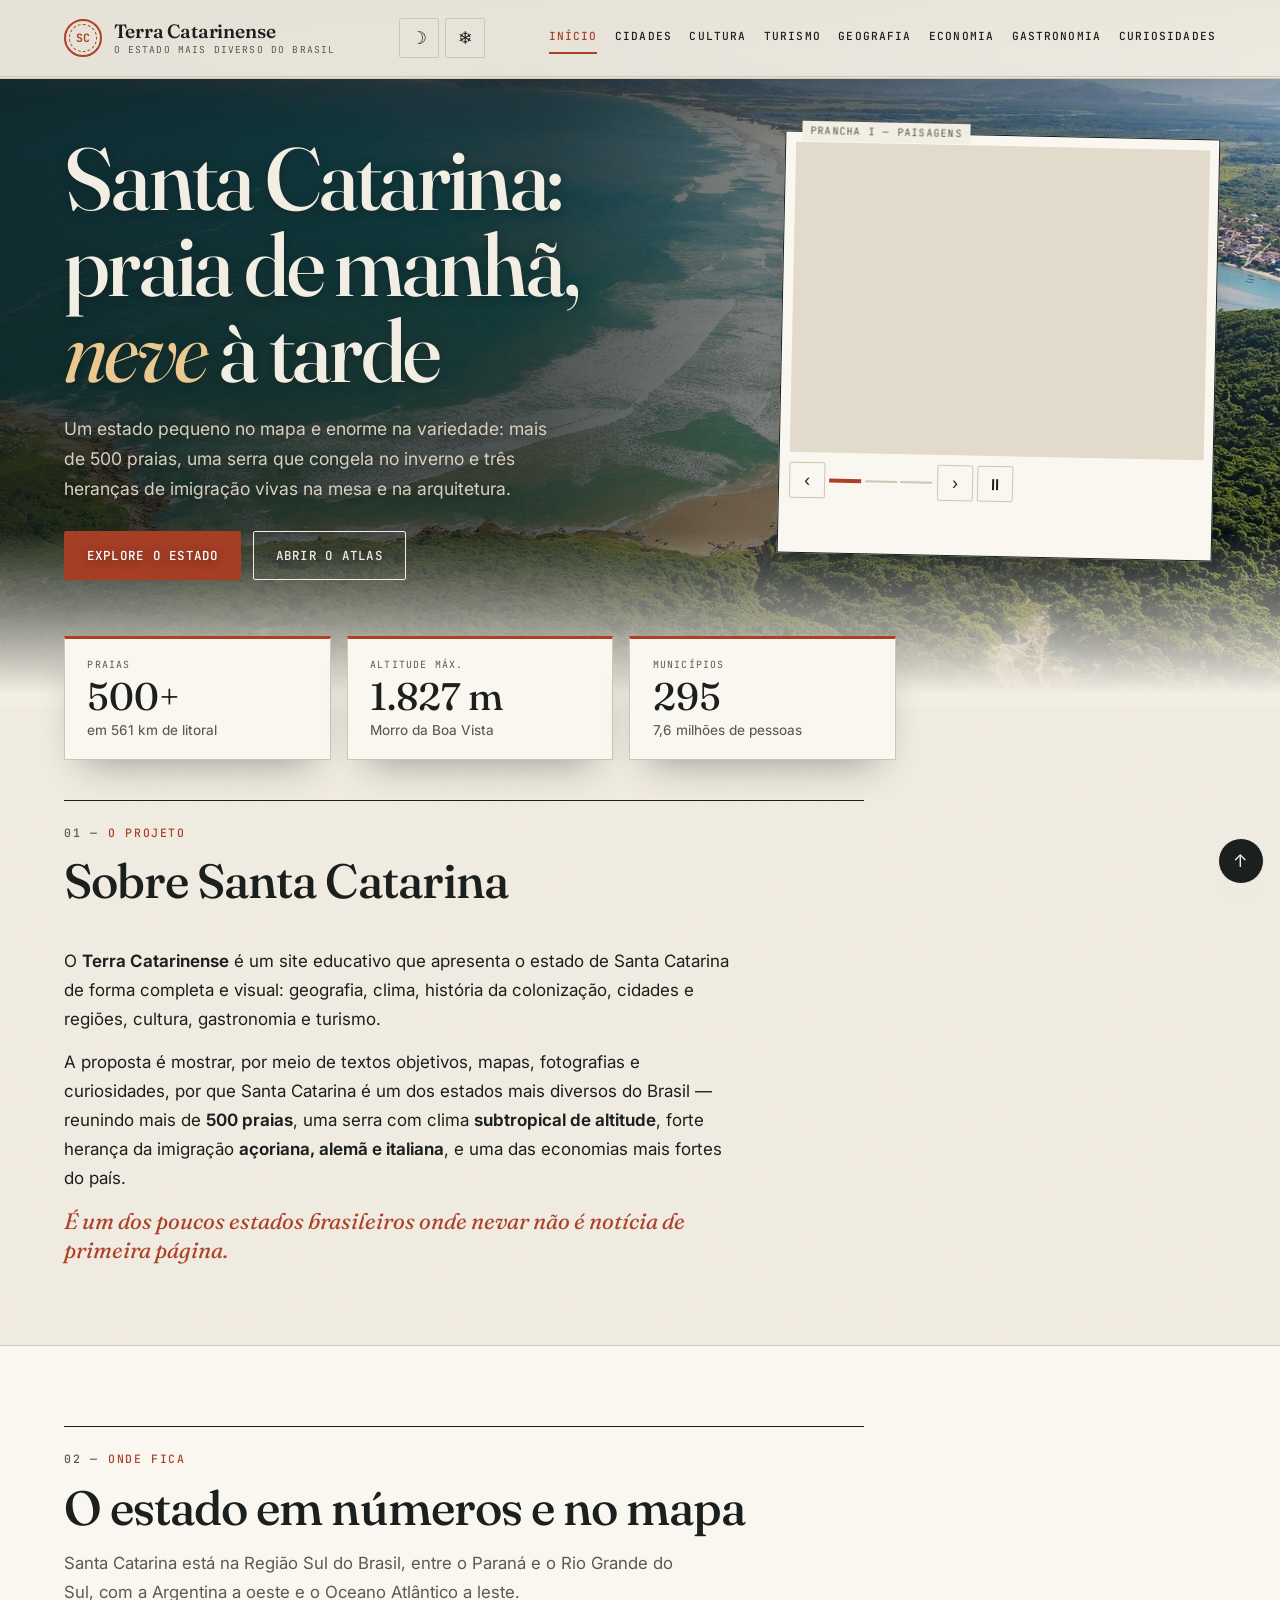
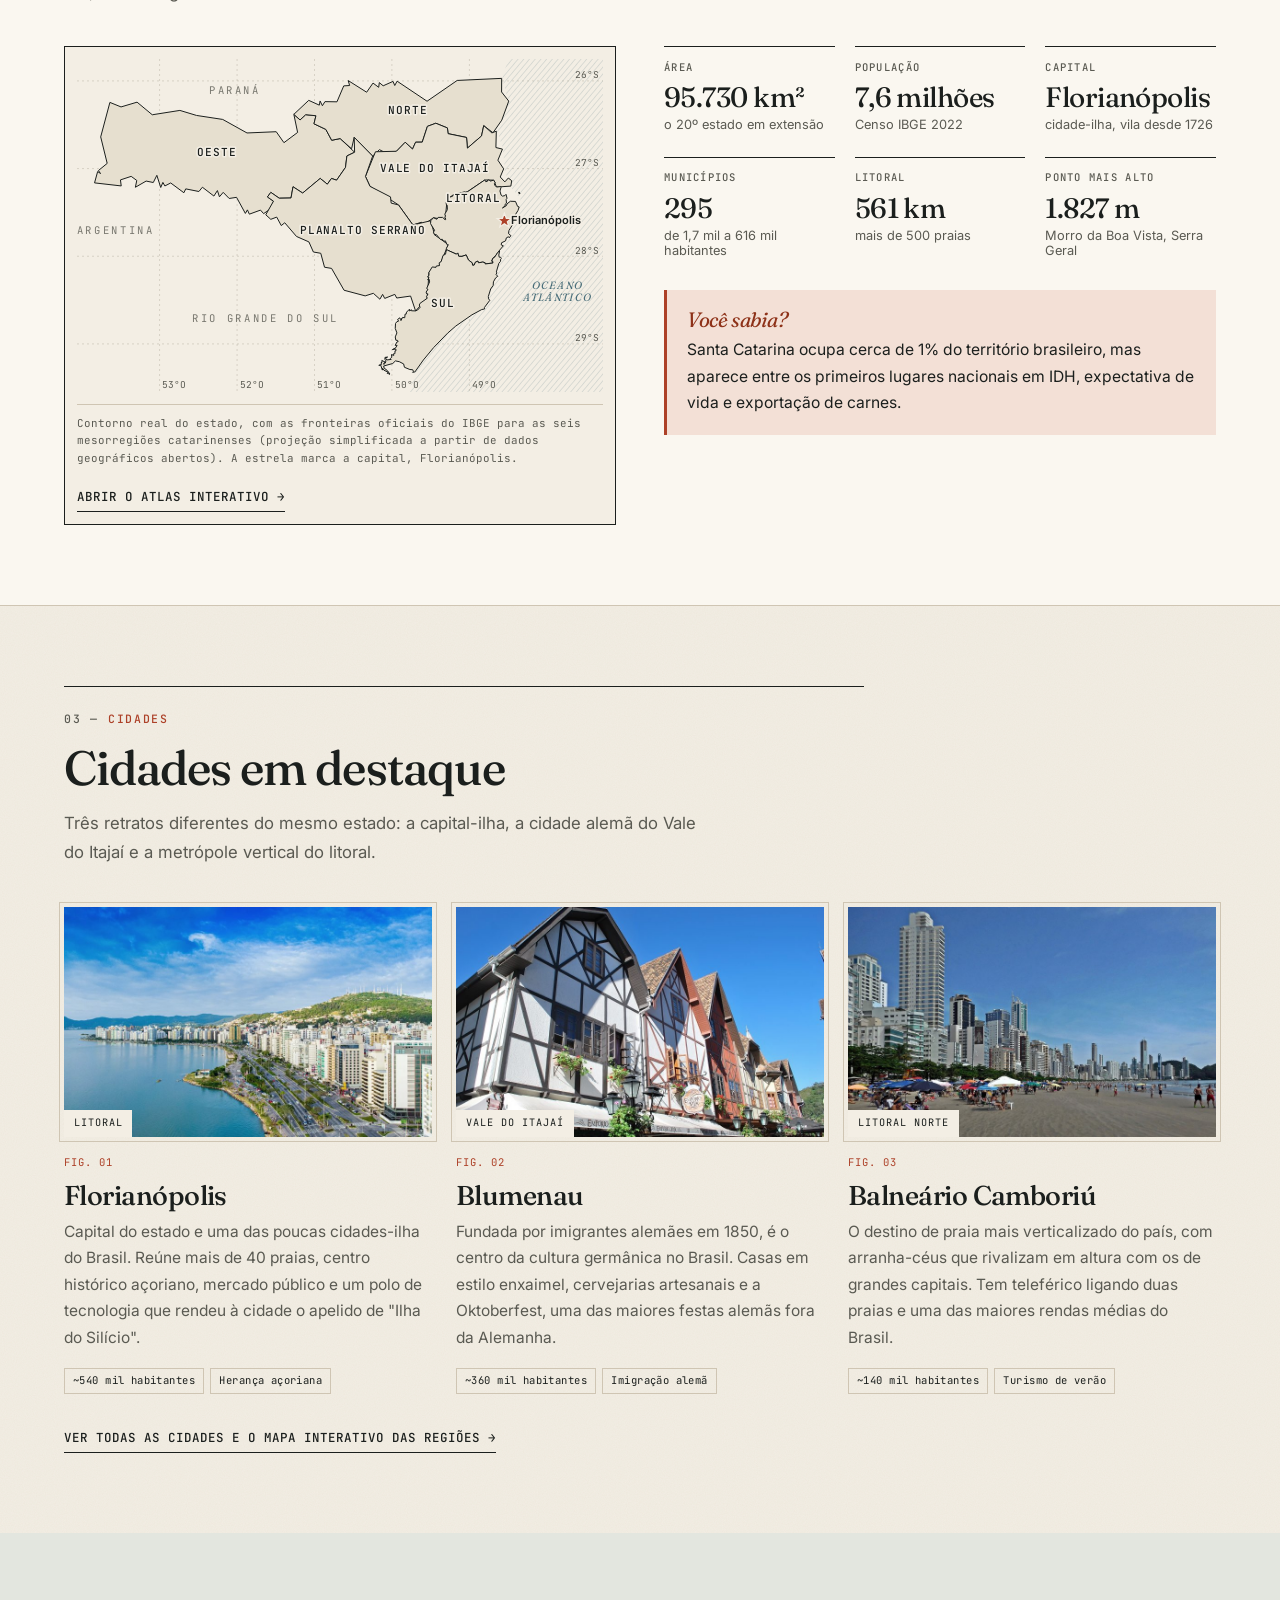
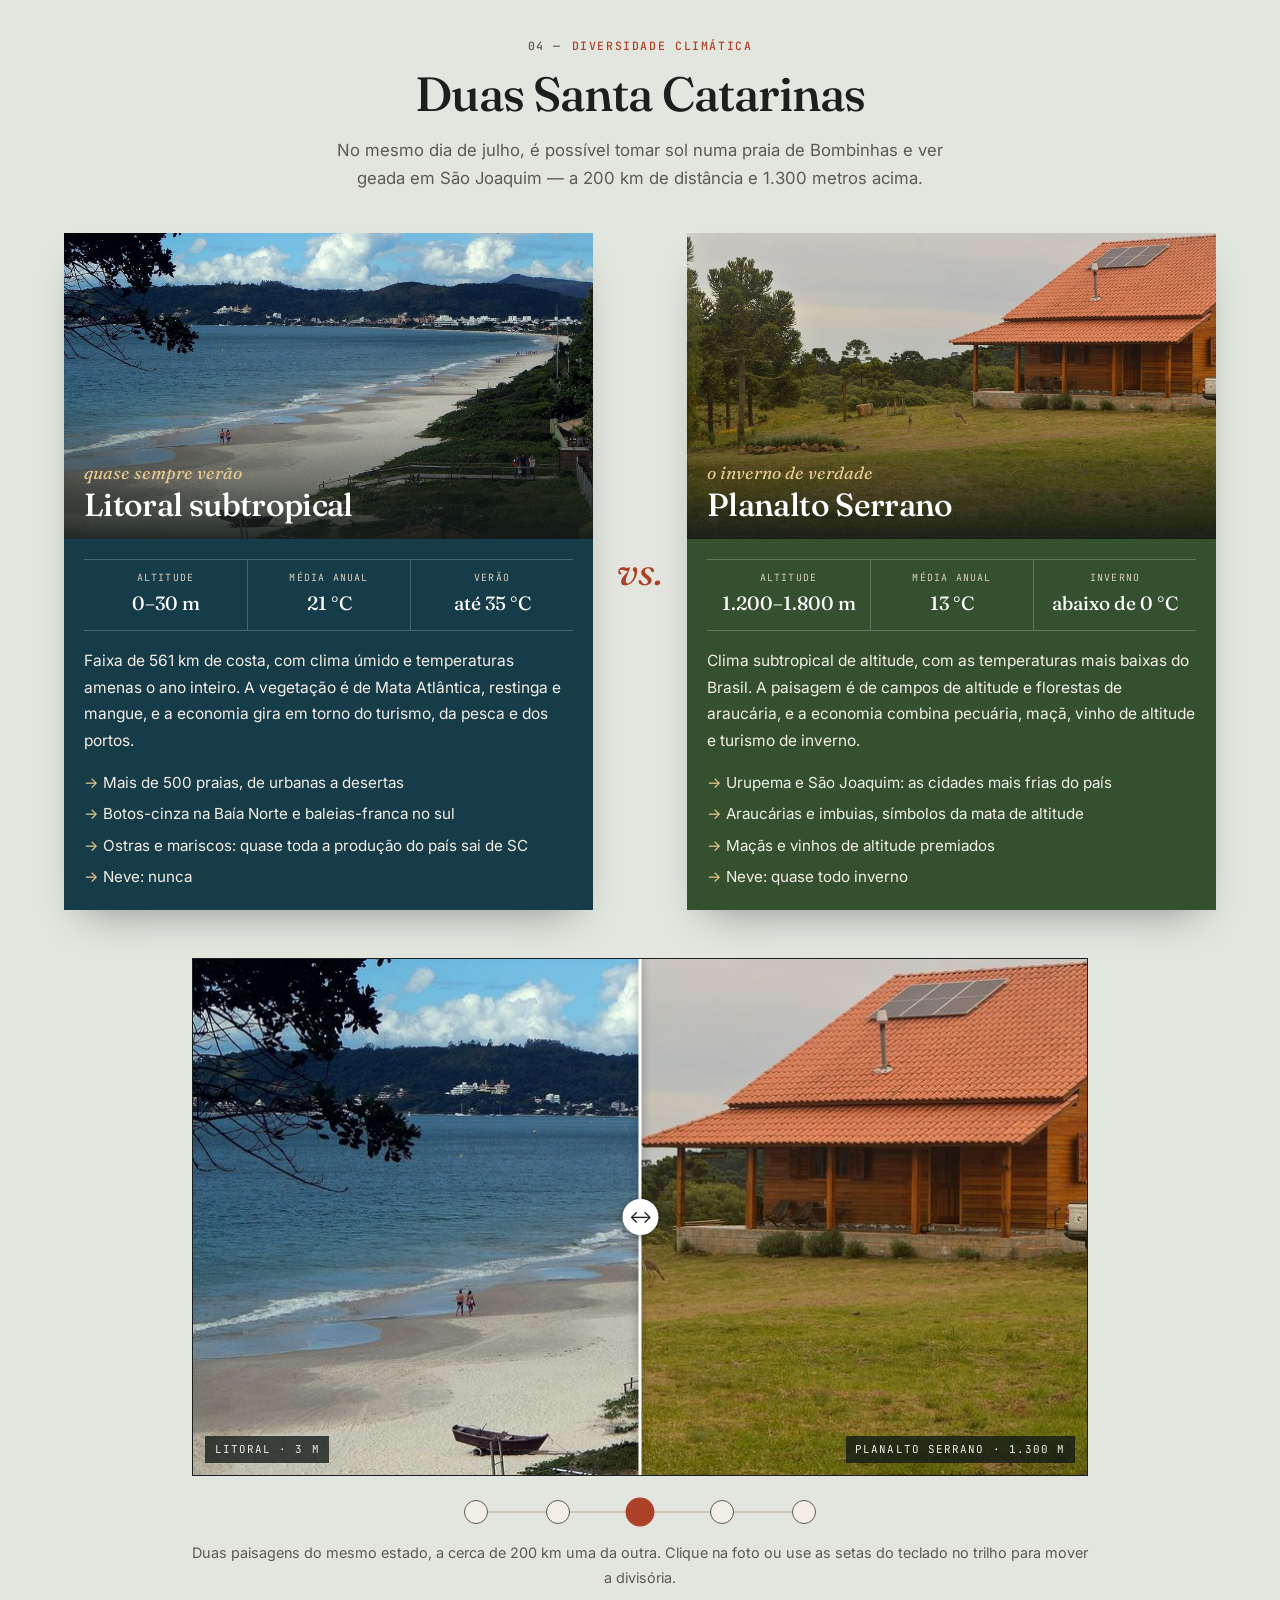
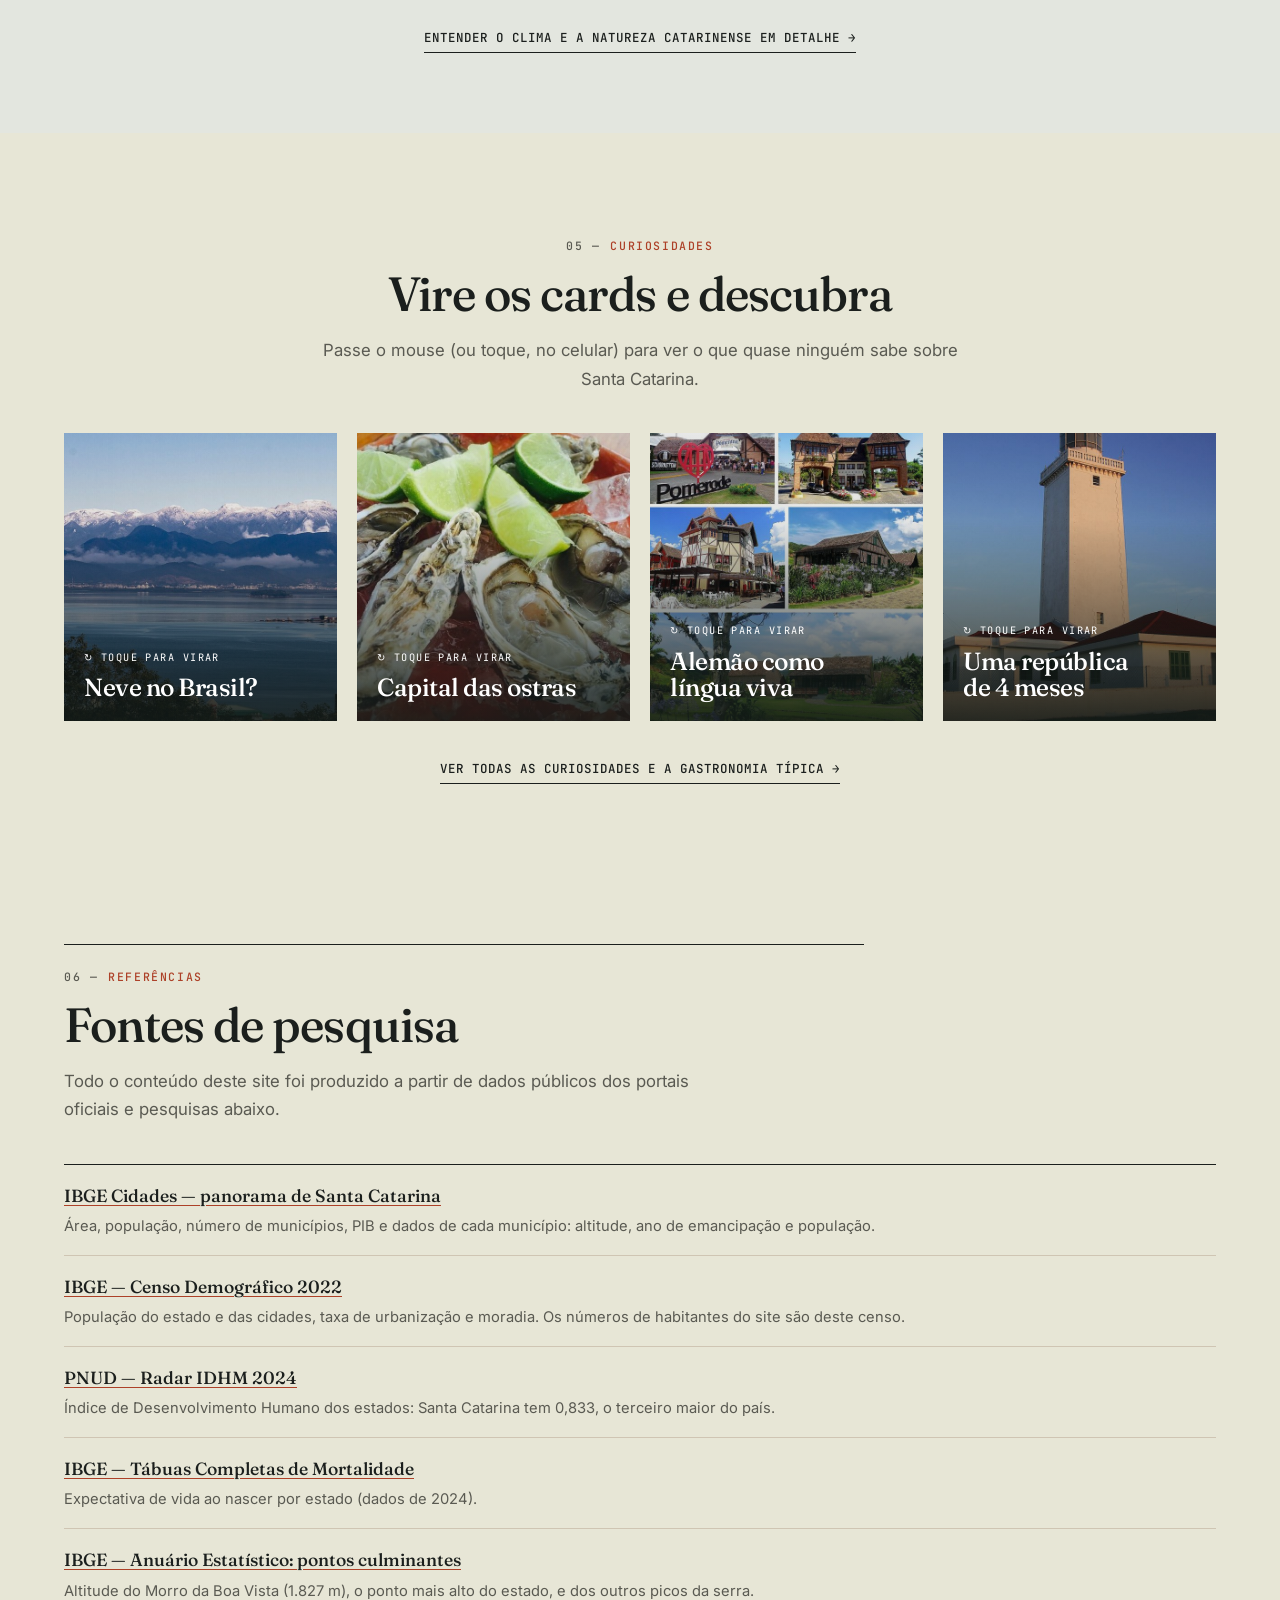
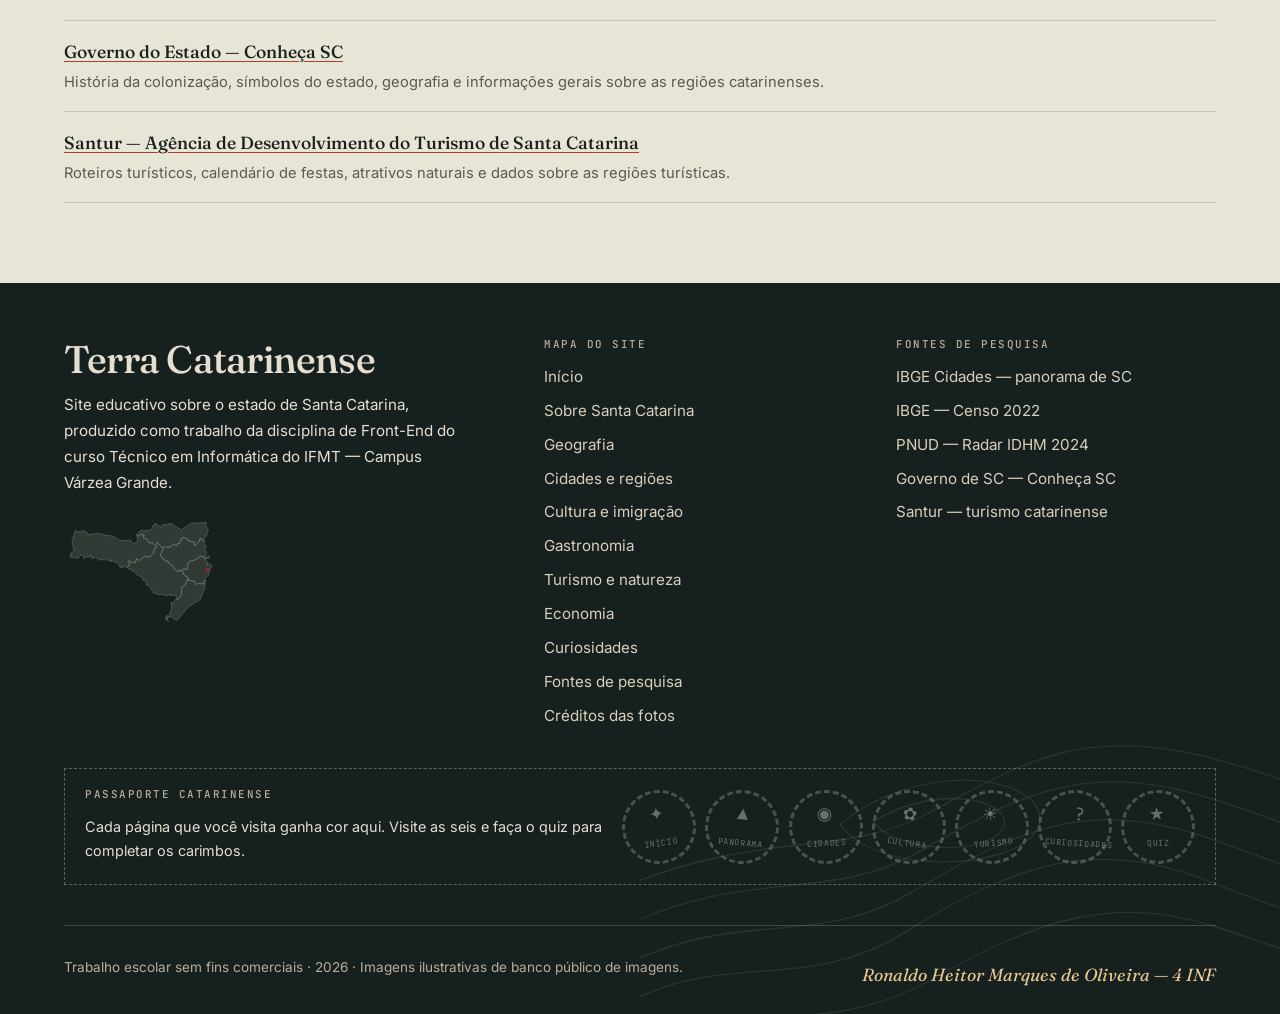
==== commit 78f7eecb: "Início: a foto do banner se dissolve no fundo e os números viram cartões A foto terminava numa linha" ====
--- a/index.html
+++ b/index.html
@@ -112,11 +112,6 @@
             <a class="botao botao--contorno" href="cidades.html#mapa">Abrir o atlas</a>
           </p>
 
-          <dl class="banner__numeros">
-            <div><dt>Praias</dt><dd>500+</dd></div>
-            <div><dt>Altitude máx.</dt><dd>1.827 m</dd></div>
-            <div><dt>Municípios</dt><dd>295</dd></div>
-          </dl>
         </div>
 
         <figure class="banner__prancha">
@@ -177,6 +172,30 @@
         </figure>
       </div>
     </section>
+
+    <!-- Números do estado em cartões que ficam sobre a emenda entre a foto
+         do banner (que se dissolve no fundo) e a primeira seção -->
+    <div class="numeros-faixa">
+      <div class="container">
+        <dl class="numeros-faixa__lista">
+          <div class="numeros-faixa__cartao">
+            <dt>Praias</dt>
+            <dd>500+</dd>
+            <dd class="numeros-faixa__nota">em 561 km de litoral</dd>
+          </div>
+          <div class="numeros-faixa__cartao">
+            <dt>Altitude máx.</dt>
+            <dd>1.827 m</dd>
+            <dd class="numeros-faixa__nota">Morro da Boa Vista</dd>
+          </div>
+          <div class="numeros-faixa__cartao">
+            <dt>Municípios</dt>
+            <dd>295</dd>
+            <dd class="numeros-faixa__nota">7,6 milhões de pessoas</dd>
+          </div>
+        </dl>
+      </div>
+    </div>
 
     <section class="secao" id="sobre">
       <div class="container">
--- a/css/style.css
+++ b/css/style.css
@@ -919,38 +919,6 @@
   margin-top: 1.75rem;
 }
 
-.banner__numeros {
-  display: grid;
-  grid-template-columns: repeat(3, auto);
-  justify-content: start;
-  margin-top: 2.25rem;
-  border-top: var(--borda-fina) solid var(--cor-borda);
-}
-
-.banner__numeros div {
-  padding: 0.8rem 1.25rem 0 0;
-}
-
-.banner__numeros div + div {
-  padding-left: 1.25rem;
-  border-left: var(--borda-fina) solid var(--cor-borda);
-}
-
-.banner__numeros dt {
-  font-family: var(--fonte-mono);
-  font-size: 0.62rem;
-  letter-spacing: 0.12em;
-  text-transform: uppercase;
-  color: var(--cor-texto-suave);
-}
-
-.banner__numeros dd {
-  font-family: var(--fonte-titulo);
-  font-size: clamp(1.4rem, 4vw, 1.9rem);
-  font-weight: 450;
-  line-height: 1.2;
-}
-
 .banner__prancha {
   position: relative;
   padding: 0.6rem;
@@ -1072,8 +1040,86 @@
 
 .banner.banner--foto {
   margin-top: calc(-1 * (var(--altura-header) + 0.1875rem));
-  padding-block: calc(var(--altura-header) + 0.1875rem + 2.5rem) 2.5rem;
+  padding-block: calc(var(--altura-header) + 0.1875rem + 2.5rem) 7rem;
+  border-bottom: 0;
   background-color: var(--cor-principal-escura);
+}
+
+/* A foto se dissolve na cor de fundo da página, em vez de terminar numa
+   linha reta; os cartões de números ficam por cima dessa emenda */
+.banner--foto::after {
+  content: "";
+  position: absolute;
+  inset: auto 0 0;
+  z-index: -1;
+  height: 11rem;
+  background: linear-gradient(180deg, transparent, var(--cor-fundo) 92%);
+  pointer-events: none;
+}
+
+.numeros-faixa {
+  position: relative;
+  z-index: 2;
+  margin-top: -4.5rem;
+}
+
+.numeros-faixa__lista {
+  display: grid;
+  grid-template-columns: repeat(3, 1fr);
+  gap: 0.6rem;
+  margin: 0;
+}
+
+.numeros-faixa__cartao {
+  padding: 0.9rem 1rem 1rem;
+  border: var(--borda-fina) solid var(--cor-borda);
+  border-top: 0.1875rem solid var(--cor-destaque);
+  background-color: var(--cor-superficie);
+  box-shadow: var(--sombra-forte);
+}
+
+.numeros-faixa__cartao dt {
+  font-family: var(--fonte-mono);
+  font-size: 0.62rem;
+  letter-spacing: 0.12em;
+  text-transform: uppercase;
+  color: var(--cor-texto-suave);
+}
+
+.numeros-faixa__cartao dd {
+  margin: 0;
+  font-family: var(--fonte-titulo);
+  font-size: clamp(1.35rem, 5vw, 2.4rem);
+  font-weight: 450;
+  line-height: 1.15;
+}
+
+.numeros-faixa__cartao .numeros-faixa__nota {
+  margin-top: 0.2rem;
+  font-family: var(--fonte-texto);
+  font-size: 0.78rem;
+  line-height: 1.35;
+  color: var(--cor-texto-suave);
+}
+
+/* Menos vazio entre os cartões e a primeira seção */
+.numeros-faixa + .secao {
+  padding-top: 2.5rem;
+}
+
+@media (min-width: 48rem) {
+  .numeros-faixa__lista {
+    gap: 1rem;
+    max-width: 52rem;
+  }
+
+  .numeros-faixa__cartao {
+    padding: 1.1rem 1.4rem 1.2rem;
+  }
+
+  .numeros-faixa__cartao .numeros-faixa__nota {
+    font-size: 0.85rem;
+  }
 }
 
 .banner__fundo {
@@ -1113,10 +1159,6 @@
   --cor-fundo: #1B1F1D;
   color: var(--cor-texto);
   text-shadow: 0 0.1rem 0.6rem rgb(var(--cor-veu) / 0.45);
-}
-
-.banner--foto .banner__numeros {
-  width: fit-content;
 }
 
 /* A prancha fica no alto, alinhada ao topo do título */
@@ -3571,7 +3613,7 @@
   }
 
   .banner.banner--foto {
-    padding-block: calc(var(--altura-header) + 0.1875rem + 3.5rem) 3rem;
+    padding-block: calc(var(--altura-header) + 0.1875rem + 3.5rem) 8rem;
   }
 
   /* Prancha grande nas telas largas (até 30rem), encolhendo aos poucos
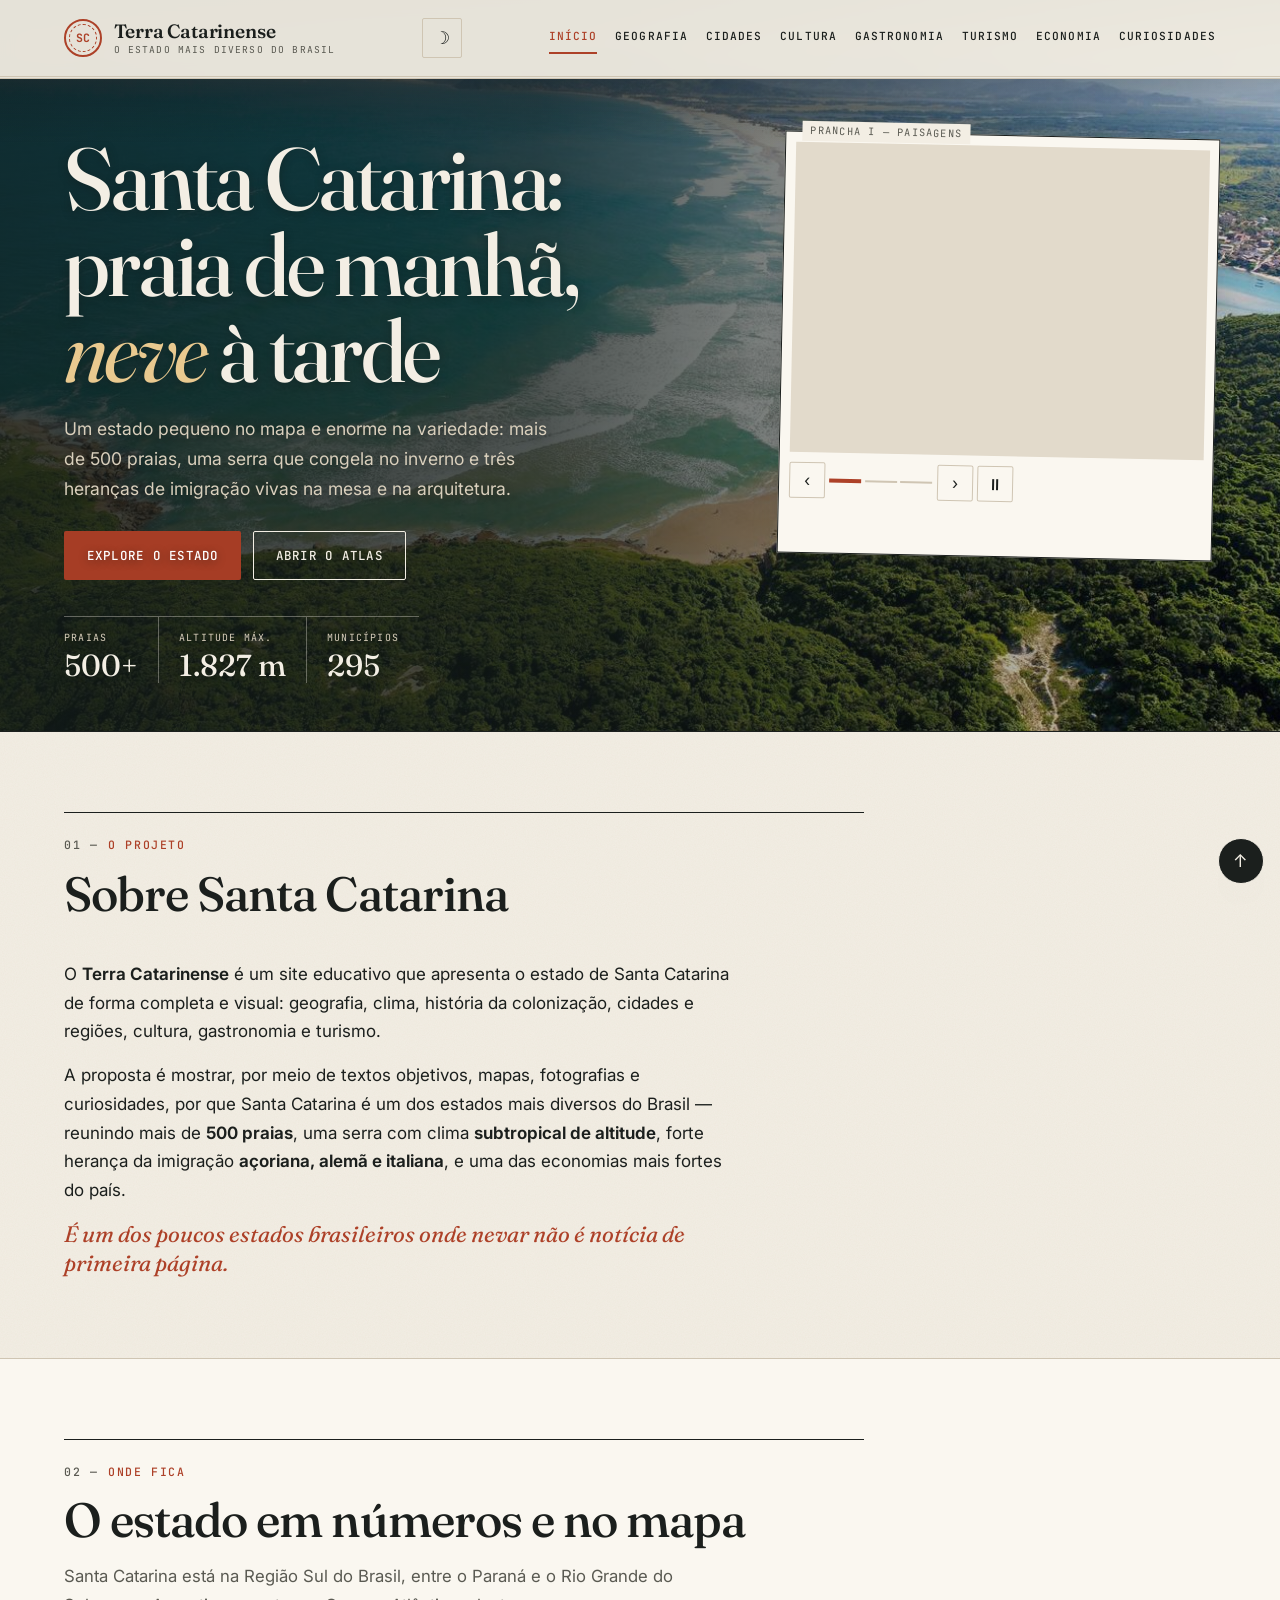
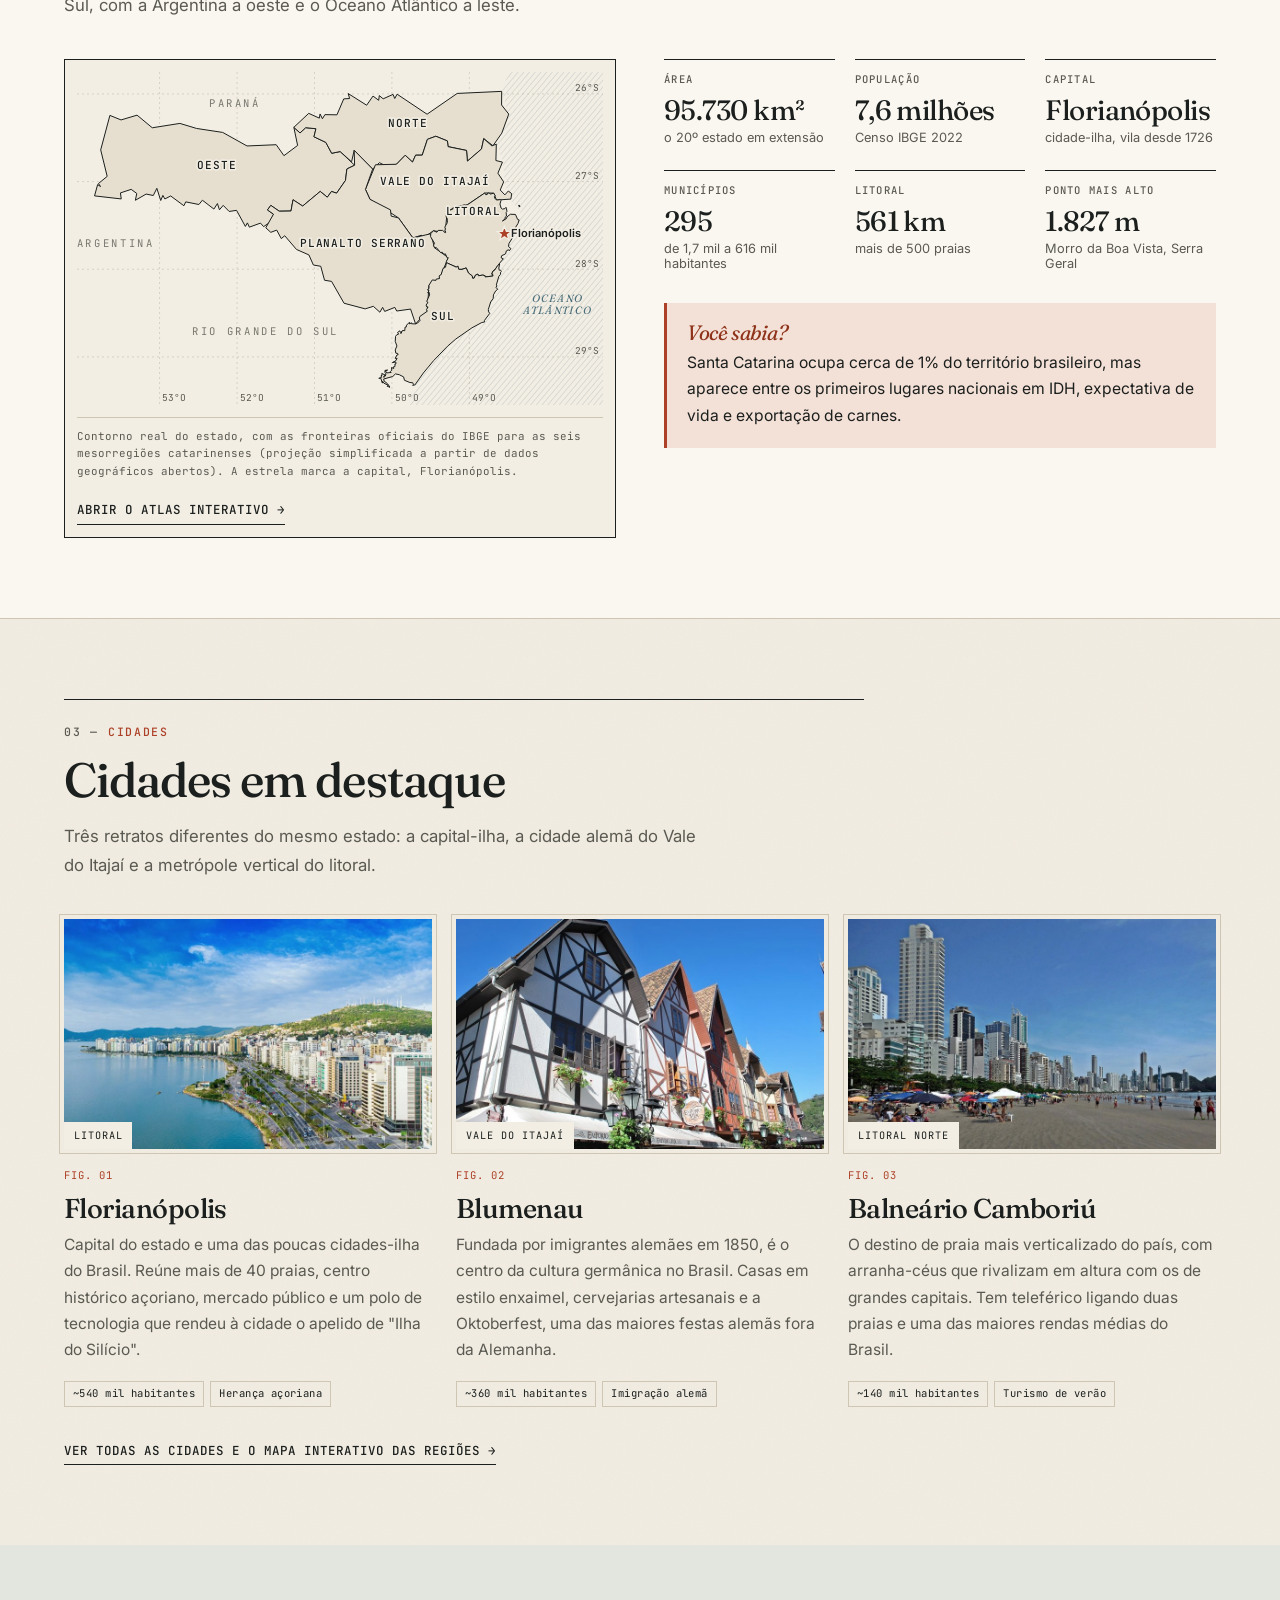
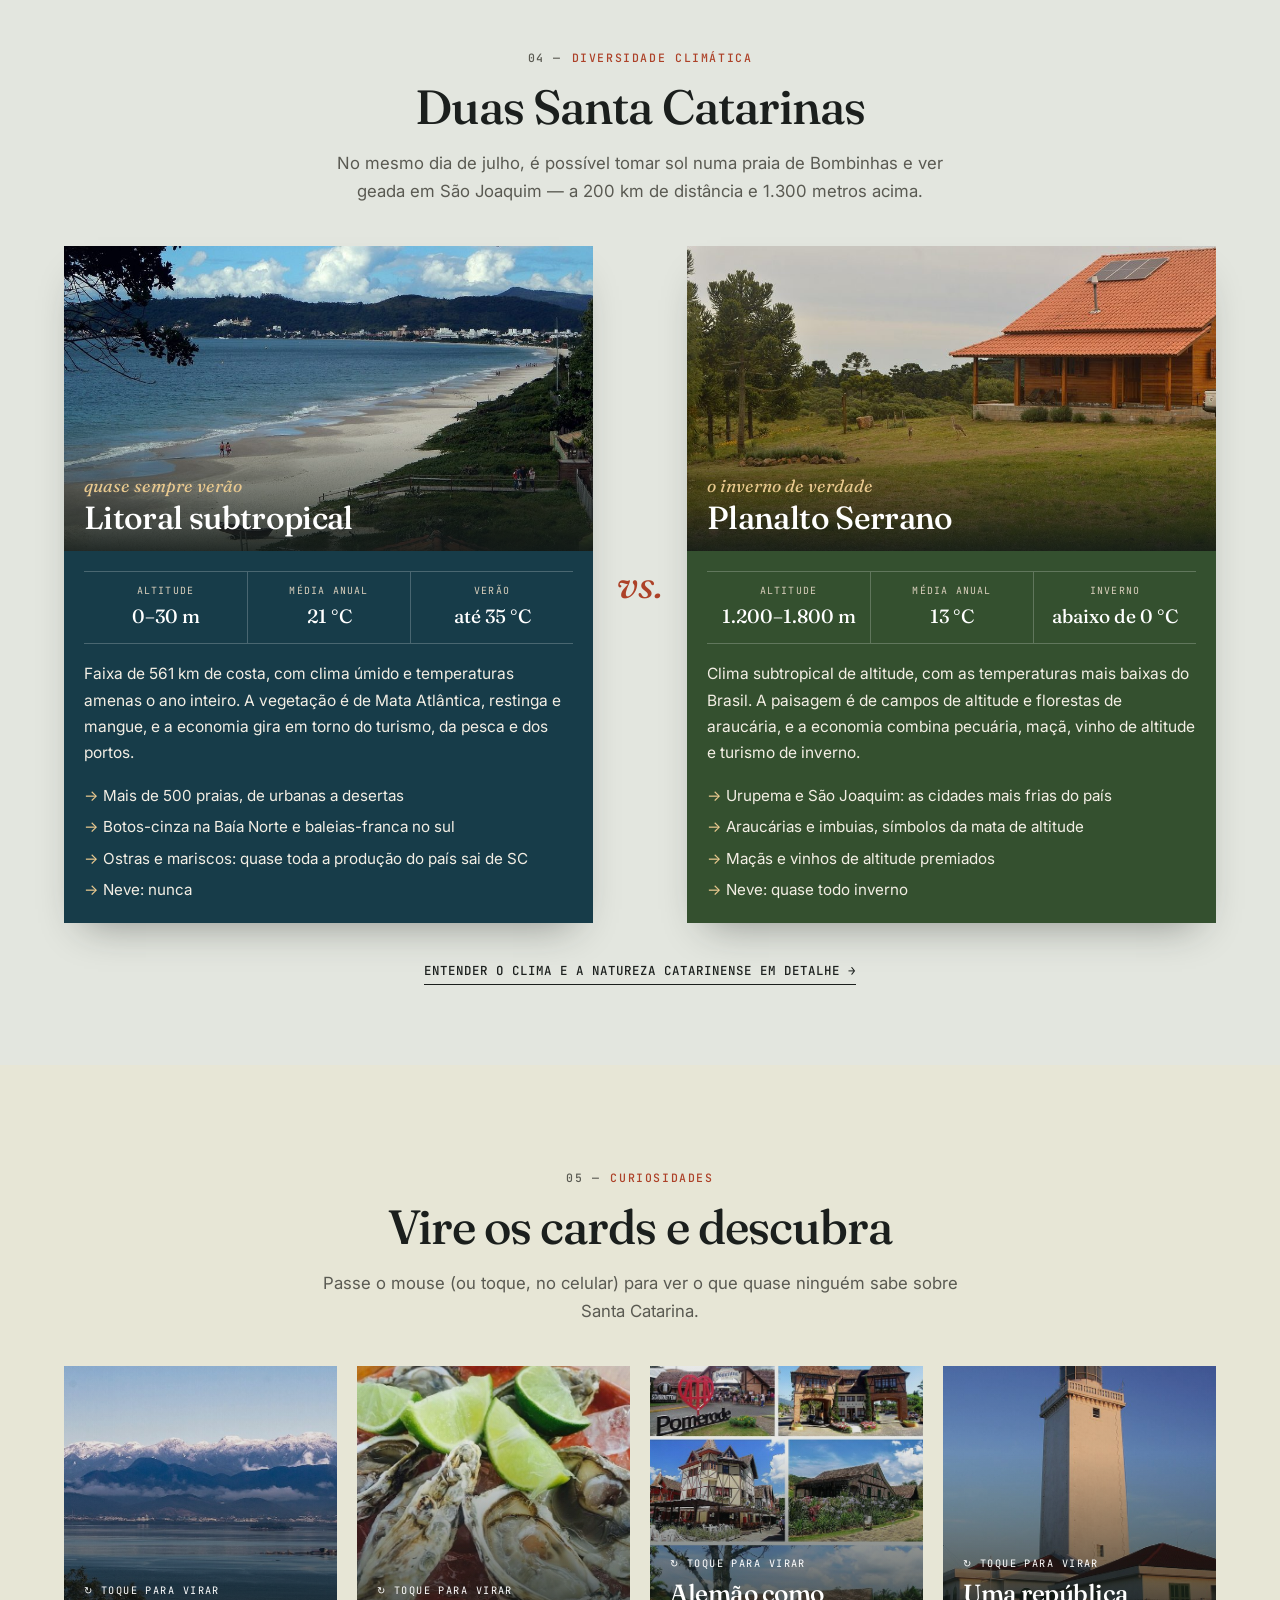
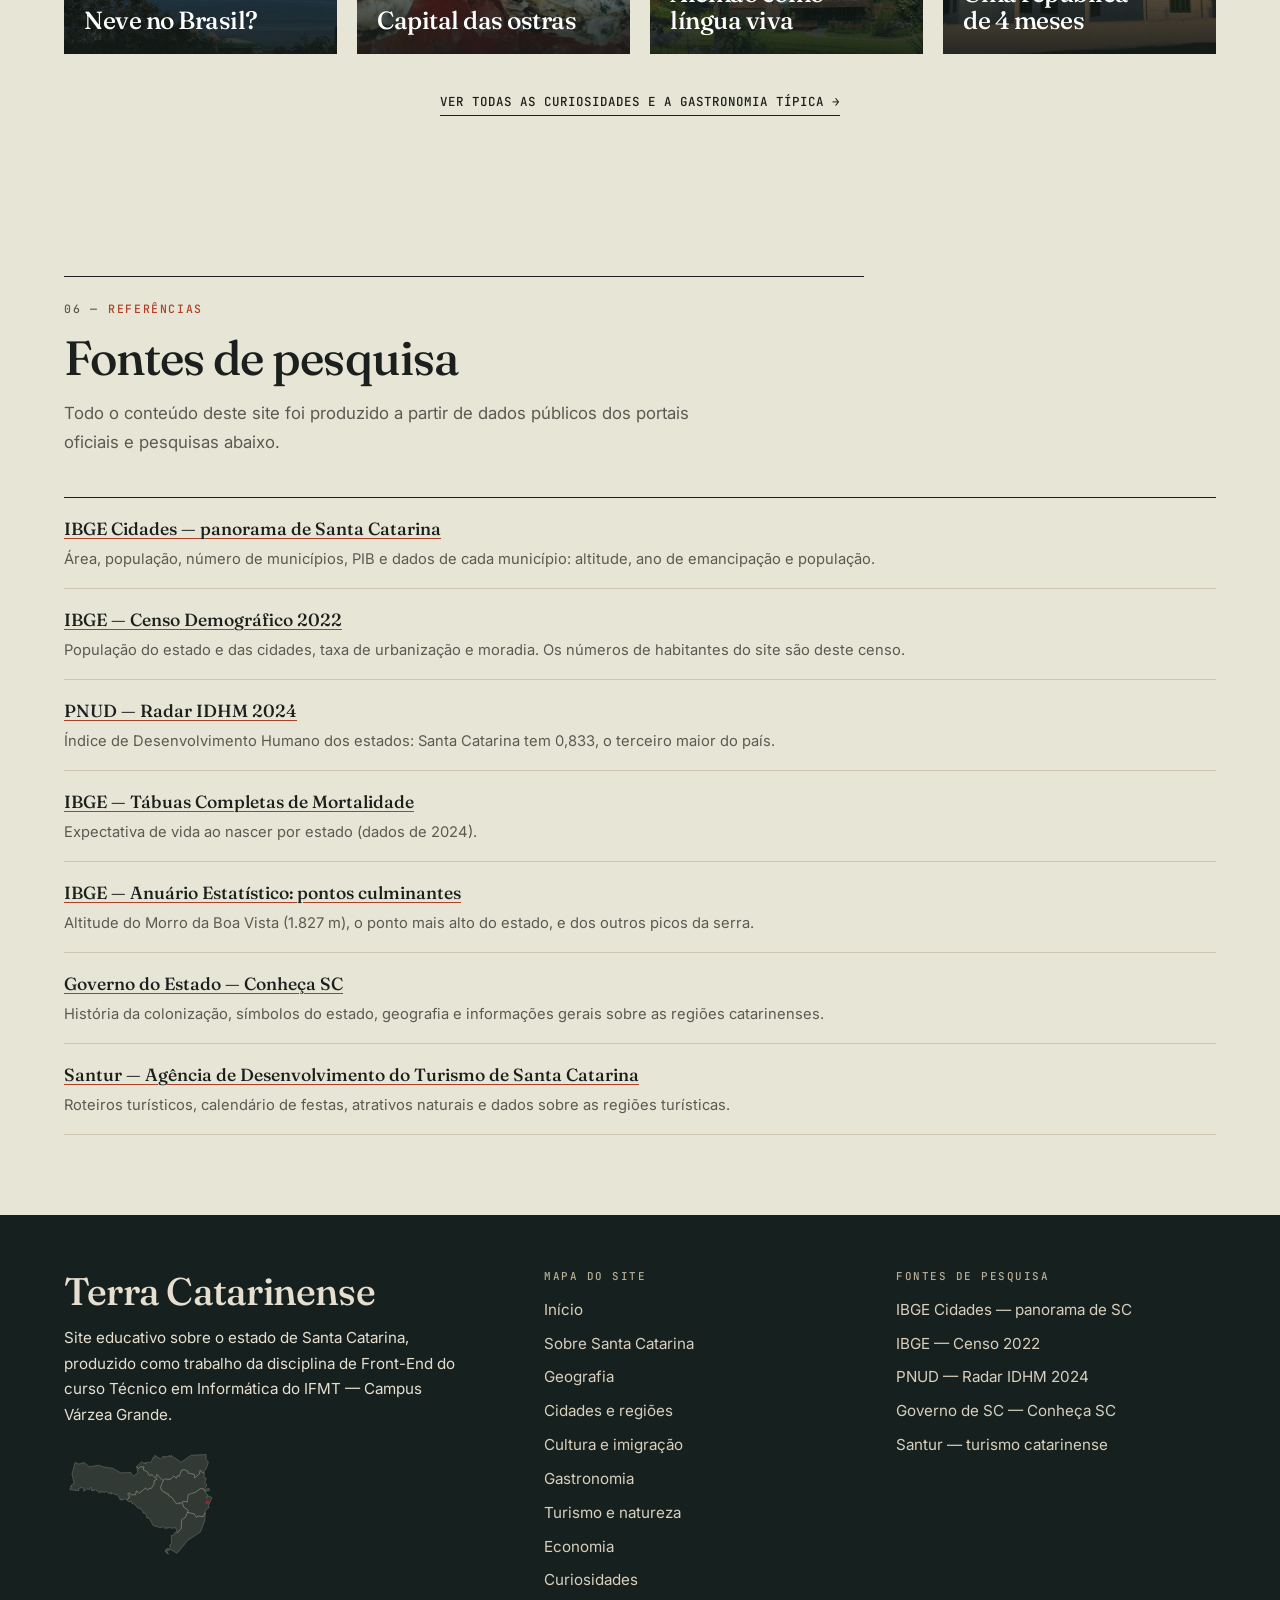
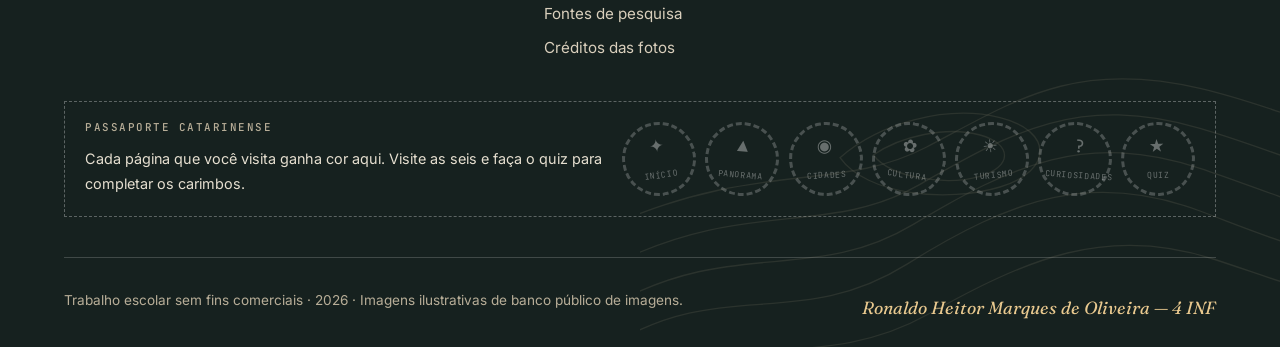
==== commit 5bb3bc1b: "Revert "Seis novidades só com CSS: viagem do mar à neve, mapa da ocupação, teste com nota, antes e d" ====
--- a/index.html
+++ b/index.html
@@ -46,19 +46,12 @@
         </span>
       </a>
 
-      <div class="cabecalho__botoes">
-        <label class="tema-botao" title="Alternar entre tema claro e escuro">
-          <input class="tema-botao__caixa" type="checkbox" id="tema"
-                 aria-label="Alternar entre tema claro e escuro">
-          <span class="tema-botao__icone--claro" aria-hidden="true">&#9789;</span>
-          <span class="tema-botao__icone--escuro" aria-hidden="true">&#9788;</span>
-        </label>
-        <label class="tema-botao neve-botao" title="Fazer nevar nesta página">
-          <input class="tema-botao__caixa" type="checkbox" id="neve"
-                 aria-label="Fazer nevar nesta página">
-          <span aria-hidden="true">&#10052;</span>
-        </label>
-      </div>
+      <label class="tema-botao" title="Alternar entre tema claro e escuro">
+        <input class="tema-botao__caixa" type="checkbox" id="tema"
+               aria-label="Alternar entre tema claro e escuro">
+        <span class="tema-botao__icone--claro" aria-hidden="true">&#9789;</span>
+        <span class="tema-botao__icone--escuro" aria-hidden="true">&#9788;</span>
+      </label>
 
       <button class="menu-botao" type="button" popovertarget="menu-principal">
         <span class="menu-botao__barras" aria-hidden="true"><span></span></span>
@@ -69,12 +62,12 @@
       <nav class="navegacao" id="menu-principal" popover aria-label="Navegação principal">
         <ul class="navegacao__lista">
           <li><a href="index.html" aria-current="page">Início</a></li>
+          <li><a href="panorama.html#geografia">Geografia</a></li>
           <li><a href="cidades.html">Cidades</a></li>
           <li><a href="cultura.html">Cultura</a></li>
+          <li><a href="panorama.html#gastronomia">Gastronomia</a></li>
           <li><a href="turismo.html">Turismo</a></li>
-          <li><a href="panorama.html#geografia">Geografia</a></li>
           <li><a href="panorama.html#economia">Economia</a></li>
-          <li><a href="panorama.html#gastronomia">Gastronomia</a></li>
           <li><a href="curiosidades.html">Curiosidades</a></li>
         </ul>
       </nav>
@@ -112,6 +105,11 @@
             <a class="botao botao--contorno" href="cidades.html#mapa">Abrir o atlas</a>
           </p>
 
+          <dl class="banner__numeros">
+            <div><dt>Praias</dt><dd>500+</dd></div>
+            <div><dt>Altitude máx.</dt><dd>1.827 m</dd></div>
+            <div><dt>Municípios</dt><dd>295</dd></div>
+          </dl>
         </div>
 
         <figure class="banner__prancha">
@@ -172,30 +170,6 @@
         </figure>
       </div>
     </section>
-
-    <!-- Números do estado em cartões que ficam sobre a emenda entre a foto
-         do banner (que se dissolve no fundo) e a primeira seção -->
-    <div class="numeros-faixa">
-      <div class="container">
-        <dl class="numeros-faixa__lista">
-          <div class="numeros-faixa__cartao">
-            <dt>Praias</dt>
-            <dd>500+</dd>
-            <dd class="numeros-faixa__nota">em 561 km de litoral</dd>
-          </div>
-          <div class="numeros-faixa__cartao">
-            <dt>Altitude máx.</dt>
-            <dd>1.827 m</dd>
-            <dd class="numeros-faixa__nota">Morro da Boa Vista</dd>
-          </div>
-          <div class="numeros-faixa__cartao">
-            <dt>Municípios</dt>
-            <dd>295</dd>
-            <dd class="numeros-faixa__nota">7,6 milhões de pessoas</dd>
-          </div>
-        </dl>
-      </div>
-    </div>
 
     <section class="secao" id="sobre">
       <div class="container">
@@ -543,39 +517,6 @@
           </article>
         </div>
 
-        <!-- Antes e depois: a foto da serra fica por cima e é recortada
-             (clip-path) até a divisória. A posição vem de 5 rádios: as
-             setas do teclado movem a divisória, e clicar na foto também. -->
-        <figure class="antes-depois revelar">
-          <div class="antes-depois__palco">
-            <img src="assets/litoral/praia-verao.jpg"
-                 alt="Litoral: praia de Jurerê, em Florianópolis, com areia clara e mar azul."
-                 width="900" height="520" loading="lazy" decoding="async">
-            <img class="antes-depois__serra" src="assets/serra/serra-geada.jpg"
-                 alt="Serra: casa de madeira em campo de altitude cercado por araucárias."
-                 width="900" height="520" loading="lazy" decoding="async">
-            <span class="antes-depois__linha" aria-hidden="true"></span>
-            <span class="antes-depois__rotulo antes-depois__rotulo--litoral" aria-hidden="true">Litoral · 3 m</span>
-            <span class="antes-depois__rotulo antes-depois__rotulo--serra" aria-hidden="true">Planalto serrano · 1.300 m</span>
-            <span class="antes-depois__faixas" aria-hidden="true">
-              <label for="ad-0"></label><label for="ad-25"></label><label for="ad-50"></label><label for="ad-75"></label><label for="ad-100"></label>
-            </span>
-          </div>
-
-          <div class="antes-depois__trilho" role="radiogroup" aria-label="Posição da divisória entre litoral e serra">
-            <input type="radio" name="antes-depois" id="ad-0" value="0" aria-label="Só a serra">
-            <input type="radio" name="antes-depois" id="ad-25" value="25" aria-label="Um quarto de litoral, três quartos de serra">
-            <input type="radio" name="antes-depois" id="ad-50" value="50" aria-label="Metade de cada" checked>
-            <input type="radio" name="antes-depois" id="ad-75" value="75" aria-label="Três quartos de litoral, um quarto de serra">
-            <input type="radio" name="antes-depois" id="ad-100" value="100" aria-label="Só o litoral">
-          </div>
-
-          <figcaption class="antes-depois__legenda">
-            Duas paisagens do mesmo estado, a cerca de 200 km uma da outra.
-            Clique na foto ou use as setas do teclado no trilho para mover a divisória.
-          </figcaption>
-        </figure>
-
         <p class="esp-topo-5 centralizado revelar" >
           <a class="link-seta" href="turismo.html#clima">
             Entender o clima e a natureza catarinense em detalhe
@@ -835,42 +776,5 @@
 
   <a class="voltar-topo" href="#topo" aria-label="Voltar ao topo da página">&#8593;</a>
 
-
-  <!-- Neve: aparece quando o botão ❄ do cabeçalho está marcado (só CSS).
-       Posição, tamanho e velocidade de cada floco vêm das variáveis. -->
-  <div class="neve" aria-hidden="true">
-    <i style="--x:16.2%;--d:10.7s;--a:-4.5s;--t:1.13;--v:-0.7rem"></i>
-    <i style="--x:21.7%;--d:15.8s;--a:-7.5s;--t:1.04;--v:2.3rem"></i>
-    <i style="--x:25.2%;--d:10.8s;--a:-13.4s;--t:1.04;--v:2.2rem"></i>
-    <i style="--x:62.4%;--d:15.6s;--a:-6.7s;--t:0.86;--v:2.3rem"></i>
-    <i style="--x:50.9%;--d:13.8s;--a:-5.0s;--t:0.7;--v:2.3rem"></i>
-    <i style="--x:0.3%;--d:11.6s;--a:-5.1s;--t:1.3;--v:-1.7rem"></i>
-    <i style="--x:7.4%;--d:8.6s;--a:-8.8s;--t:0.9;--v:3.0rem"></i>
-    <i style="--x:50.7%;--d:12.6s;--a:-1.6s;--t:1.02;--v:1.6rem"></i>
-    <i style="--x:38.1%;--d:15.5s;--a:-2.2s;--t:0.73;--v:0.3rem"></i>
-    <i style="--x:45.0%;--d:7.3s;--a:-4.3s;--t:0.77;--v:-0.3rem"></i>
-    <i style="--x:67.2%;--d:11.0s;--a:-8.7s;--t:1.16;--v:-0.2rem"></i>
-    <i style="--x:60.3%;--d:8.5s;--a:-2.2s;--t:0.57;--v:1.8rem"></i>
-    <i style="--x:1.8%;--d:13.0s;--a:-3.8s;--t:0.72;--v:-2.3rem"></i>
-    <i style="--x:5.7%;--d:8.5s;--a:-1.2s;--t:0.96;--v:0.9rem"></i>
-    <i style="--x:43.7%;--d:16.0s;--a:-3.8s;--t:1.08;--v:-1.4rem"></i>
-    <i style="--x:63.7%;--d:7.4s;--a:-15.6s;--t:1.16;--v:-2.8rem"></i>
-    <i style="--x:23.0%;--d:15.4s;--a:-12.1s;--t:0.75;--v:-0.2rem"></i>
-    <i style="--x:14.0%;--d:12.3s;--a:-3.5s;--t:0.77;--v:-1.7rem"></i>
-    <i style="--x:5.8%;--d:11.3s;--a:-12.5s;--t:1.03;--v:2.9rem"></i>
-    <i style="--x:63.8%;--d:8.9s;--a:-10.4s;--t:0.87;--v:-2.6rem"></i>
-    <i style="--x:99.8%;--d:7.2s;--a:-0.6s;--t:0.79;--v:-0.2rem"></i>
-    <i style="--x:17.0%;--d:13.1s;--a:-15.7s;--t:1.01;--v:-2.0rem"></i>
-    <i style="--x:52.4%;--d:11.1s;--a:-6.3s;--t:0.91;--v:-1.7rem"></i>
-    <i style="--x:75.9%;--d:12.4s;--a:-2.3s;--t:0.78;--v:-1.4rem"></i>
-    <i style="--x:16.4%;--d:11.4s;--a:-1.9s;--t:0.75;--v:0.9rem"></i>
-    <i style="--x:50.0%;--d:8.5s;--a:-10.8s;--t:1.3;--v:1.1rem"></i>
-    <i style="--x:19.5%;--d:11.7s;--a:-12.8s;--t:1.18;--v:-2.9rem"></i>
-    <i style="--x:22.7%;--d:14.6s;--a:-1.9s;--t:0.92;--v:0.9rem"></i>
-    <i style="--x:0.4%;--d:8.8s;--a:-15.8s;--t:0.99;--v:-2.2rem"></i>
-    <i style="--x:69.6%;--d:10.4s;--a:-8.9s;--t:0.88;--v:-2.8rem"></i>
-    <i style="--x:93.4%;--d:15.0s;--a:-9.9s;--t:0.64;--v:-1.7rem"></i>
-    <i style="--x:73.0%;--d:12.3s;--a:-8.8s;--t:1.21;--v:-0.2rem"></i>
-  </div>
 </body>
 </html>
--- a/css/style.css
+++ b/css/style.css
@@ -266,75 +266,6 @@
   :root:not(:has(#tema:checked)) .tema-botao__icone--escuro { display: block; }
 }
 
-/* --- Botão "Faça nevar" (checkbox #neve, ao lado do tema) --- */
-.cabecalho__botoes {
-  display: flex;
-  gap: 0.4rem;
-}
-
-.neve-botao:has(:checked) {
-  border-color: currentColor;
-  background-color: rgb(140 170 195 / 0.22);
-}
-
-/* Camada de flocos: fixa sobre a página, não recebe cliques */
-.neve {
-  display: none;
-  position: fixed;
-  inset: 0;
-  z-index: 150;
-  overflow: hidden;
-  pointer-events: none;
-}
-
-:root:has(#neve:checked) .neve {
-  display: block;
-}
-
-.neve i {
-  position: absolute;
-  top: -2rem;
-  left: var(--x);
-  width: calc(0.55rem * var(--t));
-  height: calc(0.55rem * var(--t));
-  border-radius: 50%;
-  background: radial-gradient(circle, #fff 50%, rgb(255 255 255 / 0.4) 70%, transparent 72%);
-  box-shadow: 0 0 0.35rem rgb(70 100 130 / 0.45);
-  opacity: 0.9;
-  animation: floco-cai var(--d) linear var(--a) infinite;
-}
-
-/* Um floco em cada três é um cristal ❄ em vez de bolinha */
-.neve i:nth-child(3n) {
-  width: auto;
-  height: auto;
-  background: none;
-  box-shadow: none;
-  color: #fff;
-  font-size: calc(1.1rem * var(--t));
-  font-style: normal;
-  line-height: 1;
-  text-shadow: 0 0 0.3rem rgb(70 100 130 / 0.6);
-}
-
-.neve i:nth-child(3n)::before {
-  content: "\2744";
-}
-
-@keyframes floco-cai {
-  to {
-    transform: translate(var(--v), 110vh) rotate(240deg);
-  }
-}
-
-/* Quem pede menos movimento não recebe neve caindo: o botão some */
-@media (prefers-reduced-motion: reduce) {
-  .neve-botao,
-  .neve {
-    display: none !important;
-  }
-}
-
 body {
   font-family: var(--fonte-texto);
   font-size: 1rem;
@@ -919,6 +850,38 @@
   margin-top: 1.75rem;
 }
 
+.banner__numeros {
+  display: grid;
+  grid-template-columns: repeat(3, auto);
+  justify-content: start;
+  margin-top: 2.25rem;
+  border-top: var(--borda-fina) solid var(--cor-borda);
+}
+
+.banner__numeros div {
+  padding: 0.8rem 1.25rem 0 0;
+}
+
+.banner__numeros div + div {
+  padding-left: 1.25rem;
+  border-left: var(--borda-fina) solid var(--cor-borda);
+}
+
+.banner__numeros dt {
+  font-family: var(--fonte-mono);
+  font-size: 0.62rem;
+  letter-spacing: 0.12em;
+  text-transform: uppercase;
+  color: var(--cor-texto-suave);
+}
+
+.banner__numeros dd {
+  font-family: var(--fonte-titulo);
+  font-size: clamp(1.4rem, 4vw, 1.9rem);
+  font-weight: 450;
+  line-height: 1.2;
+}
+
 .banner__prancha {
   position: relative;
   padding: 0.6rem;
@@ -1040,86 +1003,8 @@
 
 .banner.banner--foto {
   margin-top: calc(-1 * (var(--altura-header) + 0.1875rem));
-  padding-block: calc(var(--altura-header) + 0.1875rem + 2.5rem) 7rem;
-  border-bottom: 0;
+  padding-block: calc(var(--altura-header) + 0.1875rem + 2.5rem) 2.5rem;
   background-color: var(--cor-principal-escura);
-}
-
-/* A foto se dissolve na cor de fundo da página, em vez de terminar numa
-   linha reta; os cartões de números ficam por cima dessa emenda */
-.banner--foto::after {
-  content: "";
-  position: absolute;
-  inset: auto 0 0;
-  z-index: -1;
-  height: 11rem;
-  background: linear-gradient(180deg, transparent, var(--cor-fundo) 92%);
-  pointer-events: none;
-}
-
-.numeros-faixa {
-  position: relative;
-  z-index: 2;
-  margin-top: -4.5rem;
-}
-
-.numeros-faixa__lista {
-  display: grid;
-  grid-template-columns: repeat(3, 1fr);
-  gap: 0.6rem;
-  margin: 0;
-}
-
-.numeros-faixa__cartao {
-  padding: 0.9rem 1rem 1rem;
-  border: var(--borda-fina) solid var(--cor-borda);
-  border-top: 0.1875rem solid var(--cor-destaque);
-  background-color: var(--cor-superficie);
-  box-shadow: var(--sombra-forte);
-}
-
-.numeros-faixa__cartao dt {
-  font-family: var(--fonte-mono);
-  font-size: 0.62rem;
-  letter-spacing: 0.12em;
-  text-transform: uppercase;
-  color: var(--cor-texto-suave);
-}
-
-.numeros-faixa__cartao dd {
-  margin: 0;
-  font-family: var(--fonte-titulo);
-  font-size: clamp(1.35rem, 5vw, 2.4rem);
-  font-weight: 450;
-  line-height: 1.15;
-}
-
-.numeros-faixa__cartao .numeros-faixa__nota {
-  margin-top: 0.2rem;
-  font-family: var(--fonte-texto);
-  font-size: 0.78rem;
-  line-height: 1.35;
-  color: var(--cor-texto-suave);
-}
-
-/* Menos vazio entre os cartões e a primeira seção */
-.numeros-faixa + .secao {
-  padding-top: 2.5rem;
-}
-
-@media (min-width: 48rem) {
-  .numeros-faixa__lista {
-    gap: 1rem;
-    max-width: 52rem;
-  }
-
-  .numeros-faixa__cartao {
-    padding: 1.1rem 1.4rem 1.2rem;
-  }
-
-  .numeros-faixa__cartao .numeros-faixa__nota {
-    font-size: 0.85rem;
-  }
 }
 
 .banner__fundo {
@@ -1159,6 +1044,10 @@
   --cor-fundo: #1B1F1D;
   color: var(--cor-texto);
   text-shadow: 0 0.1rem 0.6rem rgb(var(--cor-veu) / 0.45);
+}
+
+.banner--foto .banner__numeros {
+  width: fit-content;
 }
 
 /* A prancha fica no alto, alinhada ao topo do título */
@@ -3613,7 +3502,7 @@
   }
 
   .banner.banner--foto {
-    padding-block: calc(var(--altura-header) + 0.1875rem + 3.5rem) 8rem;
+    padding-block: calc(var(--altura-header) + 0.1875rem + 3.5rem) 3rem;
   }
 
   /* Prancha grande nas telas largas (até 30rem), encolhendo aos poucos
@@ -3663,796 +3552,6 @@
     position: sticky;
     top: calc(var(--altura-header) + 1.25rem);
   }
-}
-
-/* ==========================================================================
-   Antes e depois: litoral × serra (index, "Duas Santa Catarinas")
-   A posição da divisória (--corte) vem dos rádios, em css/estados.css.
-   ========================================================================== */
-
-@property --corte {
-  syntax: "<percentage>";
-  inherits: true;
-  initial-value: 50%;
-}
-
-.antes-depois {
-  --corte: 50%;
-  max-width: 56rem;
-  margin: var(--espaco-xl) auto 0;
-  transition: --corte 0.45s cubic-bezier(0.65, 0, 0.35, 1);
-}
-
-.antes-depois__palco {
-  position: relative;
-  aspect-ratio: 900 / 520;
-  overflow: hidden;
-  border: var(--borda-fina) solid var(--cor-texto);
-  background-color: var(--cor-img-vazia);
-}
-
-.antes-depois__palco img {
-  position: absolute;
-  inset: 0;
-  width: 100%;
-  height: 100%;
-  object-fit: cover;
-}
-
-.antes-depois__serra {
-  clip-path: inset(0 0 0 var(--corte));
-}
-
-.antes-depois__linha {
-  position: absolute;
-  top: 0;
-  bottom: 0;
-  left: var(--corte);
-  width: 0.1875rem;
-  translate: -50% 0;
-  background-color: var(--cor-branco, #fff);
-  box-shadow: 0 0 0.5rem rgb(0 0 0 / 0.45);
-}
-
-.antes-depois__linha::after {
-  content: "\2194";
-  position: absolute;
-  top: 50%;
-  left: 50%;
-  translate: -50% -50%;
-  display: grid;
-  place-items: center;
-  width: 2.25rem;
-  height: 2.25rem;
-  border-radius: 50%;
-  background-color: var(--cor-branco, #fff);
-  color: #1B1F1D;
-  font-size: 1.1rem;
-  box-shadow: 0 0.1rem 0.5rem rgb(0 0 0 / 0.35);
-}
-
-.antes-depois__rotulo {
-  position: absolute;
-  bottom: 0.75rem;
-  padding: 0.25rem 0.6rem;
-  background-color: rgb(18 26 24 / 0.78);
-  color: #F3EEE4;
-  font-family: var(--fonte-mono);
-  font-size: 0.68rem;
-  letter-spacing: 0.1em;
-  text-transform: uppercase;
-  transition: opacity 0.3s;
-}
-
-.antes-depois__rotulo--litoral { left: 0.75rem; }
-.antes-depois__rotulo--serra { right: 0.75rem; }
-
-/* Faixas clicáveis sobre a foto: cada uma marca um dos 5 rádios */
-.antes-depois__faixas {
-  position: absolute;
-  inset: 0;
-  display: grid;
-  grid-template-columns: 12.5% 25% 25% 25% 12.5%;
-}
-
-.antes-depois__faixas label {
-  cursor: pointer;
-}
-
-/* Trilho: os próprios rádios, estilizados como marcas de um slider */
-.antes-depois__trilho {
-  position: relative;
-  display: flex;
-  justify-content: space-between;
-  align-items: center;
-  margin: 1rem auto 0;
-  width: min(100%, 22rem);
-  padding: 0.5rem 0;
-}
-
-.antes-depois__trilho::before {
-  content: "";
-  position: absolute;
-  left: 0.75rem;
-  right: 0.75rem;
-  height: 0.125rem;
-  background-color: var(--cor-borda);
-}
-
-.antes-depois__trilho input {
-  appearance: none;
-  position: relative;
-  width: 1.5rem;
-  height: 1.5rem;
-  margin: 0;
-  border: var(--borda-fina) solid var(--cor-texto-suave);
-  border-radius: 50%;
-  background-color: var(--cor-fundo);
-  cursor: pointer;
-  transition: background-color var(--transicao), border-color var(--transicao), transform var(--transicao);
-}
-
-.antes-depois__trilho input:checked {
-  border-color: var(--cor-destaque);
-  background-color: var(--cor-destaque);
-  transform: scale(1.2);
-}
-
-.antes-depois__trilho input:focus-visible {
-  outline: 0.1875rem solid var(--cor-destaque);
-  outline-offset: 0.1875rem;
-}
-
-.antes-depois__legenda {
-  margin-top: 0.6rem;
-  font-size: 0.9rem;
-  text-align: center;
-  color: var(--cor-texto-suave);
-}
-
-/* ==========================================================================
-   Teste de conhecimento (curiosidades.html)
-   A nota e o gabarito aparecem por estados em css/estados.css.
-   ========================================================================== */
-
-.teste__perguntas {
-  display: grid;
-  grid-template-columns: repeat(auto-fit, minmax(min(24rem, 100%), 1fr));
-  gap: 1rem;
-  margin: 0;
-  padding: 0;
-  list-style: none;
-}
-
-.teste__pergunta fieldset {
-  height: 100%;
-  margin: 0;
-  padding: 1rem 1.1rem 1.1rem;
-  border: var(--borda-fina) solid var(--cor-borda);
-  border-radius: var(--raio);
-  background-color: var(--cor-superficie);
-}
-
-.teste__pergunta legend {
-  float: left;
-  width: 100%;
-  margin-bottom: 0.75rem;
-  padding: 0;
-  font-weight: 600;
-  line-height: 1.4;
-}
-
-.teste__num {
-  margin-right: 0.35rem;
-  font-family: var(--fonte-mono);
-  font-size: 0.75rem;
-  color: var(--cor-destaque);
-}
-
-.teste__opcao {
-  clear: both;
-  display: flex;
-  align-items: center;
-  gap: 0.6rem;
-  margin-top: 0.4rem;
-  padding: 0.5rem 0.7rem;
-  border: var(--borda-fina) solid var(--cor-borda);
-  border-radius: var(--raio);
-  cursor: pointer;
-  transition: border-color var(--transicao), background-color var(--transicao);
-}
-
-.teste__opcao:hover {
-  border-color: var(--cor-texto-suave);
-}
-
-.teste__opcao input {
-  flex: 0 0 auto;
-  width: 1.1rem;
-  height: 1.1rem;
-  margin: 0;
-  accent-color: var(--cor-destaque);
-}
-
-.teste__opcao:has(:checked) {
-  border-color: var(--cor-destaque);
-  background-color: var(--cor-principal-clara);
-}
-
-.teste__retorno {
-  display: none;
-  margin-top: 0.8rem;
-  padding-top: 0.7rem;
-  border-top: var(--borda-fina) dashed var(--cor-borda);
-  font-size: 0.9rem;
-  line-height: 1.55;
-  color: var(--cor-texto-suave);
-}
-
-.teste__certo,
-.teste__errado,
-.teste__vazio {
-  display: none;
-  margin-right: 0.25rem;
-  font-weight: 600;
-}
-
-.teste__certo { color: var(--cor-principal); }
-.teste__errado,
-.teste__vazio { color: var(--cor-destaque); }
-
-.teste__acoes {
-  display: flex;
-  flex-wrap: wrap;
-  justify-content: center;
-  gap: var(--espaco-sm);
-  margin-top: var(--espaco-lg);
-}
-
-.teste__ver {
-  cursor: pointer;
-}
-
-.teste__ver:has(:focus-visible) {
-  outline: 0.1875rem solid var(--cor-destaque);
-  outline-offset: 0.1875rem;
-}
-
-.teste__ver-esconder {
-  display: none;
-}
-
-.teste__placar {
-  display: none;
-  max-width: 34rem;
-  margin: var(--espaco-md) auto 0;
-  padding: 1rem 1.25rem;
-  border: var(--borda-fina) solid var(--cor-texto);
-  background-color: var(--cor-superficie);
-  font-family: var(--fonte-titulo);
-  font-size: 1.5rem;
-  text-align: center;
-}
-
-.teste__nota {
-  font-size: 2.2rem;
-  color: var(--cor-destaque);
-}
-
-.teste__placar-dica {
-  display: block;
-  margin-top: 0.35rem;
-  font-family: var(--fonte-texto);
-  font-size: 0.9rem;
-  color: var(--cor-texto-suave);
-}
-
-/* ==========================================================================
-   Mapa da ocupação por época (cultura.html)
-   As cores de cada região por época ficam em css/estados.css.
-   ========================================================================== */
-
-.imigracao {
-  --imig-indigena: #CFC8B6;
-  --imig-vicentista: #6F7F86;
-  --imig-acoriana: #2F6F8A;
-  --imig-tropeiro: #8A6A3B;
-  --imig-alema: #AD4128;
-  --imig-italiana: #5C7F3A;
-  --imig-gaucha: #C9962E;
-  --imig-contorno: #FAF7F0;
-}
-
-@media (prefers-color-scheme: dark) {
-  :root:not(:has(#tema:checked)) .imigracao {
-    --imig-indigena: #3A403B;
-    --imig-vicentista: #8C9BA1;
-    --imig-acoriana: #5E9FBA;
-    --imig-tropeiro: #B48E5A;
-    --imig-alema: #E58A6C;
-    --imig-italiana: #8DB565;
-    --imig-gaucha: #E2B652;
-    --imig-contorno: #0F1614;
-  }
-}
-
-@media not (prefers-color-scheme: dark) {
-  :root:has(#tema:checked) .imigracao {
-    --imig-indigena: #3A403B;
-    --imig-vicentista: #8C9BA1;
-    --imig-acoriana: #5E9FBA;
-    --imig-tropeiro: #B48E5A;
-    --imig-alema: #E58A6C;
-    --imig-italiana: #8DB565;
-    --imig-gaucha: #E2B652;
-    --imig-contorno: #0F1614;
-  }
-}
-
-.imigracao__grade {
-  display: grid;
-  gap: 1.25rem;
-}
-
-.imigracao__epocas {
-  display: flex;
-  flex-wrap: wrap;
-  gap: 0.4rem;
-}
-
-.imigracao__estado {
-  position: absolute;
-  opacity: 0;
-  width: 1px;
-  height: 1px;
-}
-
-.imigracao__epocas label {
-  padding: 0.45rem 0.8rem;
-  border: var(--borda-fina) solid var(--cor-texto-suave);
-  border-radius: var(--raio);
-  background-color: var(--cor-superficie);
-  font-family: var(--fonte-mono);
-  font-size: 0.78rem;
-  letter-spacing: 0.04em;
-  cursor: pointer;
-  transition: background-color var(--transicao), color var(--transicao), border-color var(--transicao);
-}
-
-.imigracao__epocas label:hover {
-  border-color: var(--cor-texto);
-}
-
-.imigracao__estado:checked + label {
-  border-color: var(--cor-texto);
-  background-color: var(--cor-texto);
-  color: var(--cor-fundo);
-}
-
-.imigracao__estado:focus-visible + label {
-  outline: 0.1875rem solid var(--cor-destaque);
-  outline-offset: 0.1875rem;
-}
-
-.imigracao__mapa {
-  width: 100%;
-  height: auto;
-  overflow: visible;
-}
-
-.imigracao__regiao {
-  fill: var(--imig-indigena);
-  stroke: var(--imig-contorno);
-  stroke-width: 1.2;
-  transition: fill 0.5s ease;
-}
-
-.imigracao__pino {
-  opacity: 0;
-  transition: opacity 0.4s ease;
-}
-
-.imigracao__pino circle {
-  fill: var(--cor-fundo);
-  stroke: var(--cor-texto);
-  stroke-width: 1.5;
-}
-
-.imigracao__pino text {
-  font-family: var(--fonte-mono);
-  font-size: 9.5px;
-  fill: var(--cor-texto);
-  paint-order: stroke;
-  stroke: var(--cor-fundo);
-  stroke-width: 3px;
-  stroke-linejoin: round;
-}
-
-/* No celular o mapa fica pequeno demais para os nomes: ficam só os pinos,
-   e o texto da época cita as cidades */
-@media (max-width: 47.99rem) {
-  .imigracao__pino text {
-    display: none;
-  }
-}
-
-.imigracao__texto {
-  display: none;
-}
-
-.imigracao__texto h3 {
-  margin-bottom: 0.4rem;
-}
-
-.imigracao__texto p {
-  max-width: 46ch;
-  color: var(--cor-texto-suave);
-}
-
-.imigracao__legenda {
-  display: flex;
-  flex-wrap: wrap;
-  gap: 0.4rem 1rem;
-  margin: 0;
-  padding: 0;
-  list-style: none;
-  font-size: 0.85rem;
-}
-
-.imigracao__legenda li {
-  display: flex;
-  align-items: center;
-  gap: 0.4rem;
-}
-
-.imigracao__cor {
-  width: 0.9rem;
-  height: 0.9rem;
-  border: var(--borda-fina) solid var(--cor-texto-suave);
-  border-radius: 0.15rem;
-}
-
-.imigracao__cor[data-povo="indigena"]   { background-color: var(--imig-indigena); }
-.imigracao__cor[data-povo="vicentista"] { background-color: var(--imig-vicentista); }
-.imigracao__cor[data-povo="acoriana"]   { background-color: var(--imig-acoriana); }
-.imigracao__cor[data-povo="tropeiro"]   { background-color: var(--imig-tropeiro); }
-.imigracao__cor[data-povo="alema"]      { background-color: var(--imig-alema); }
-.imigracao__cor[data-povo="italiana"]   { background-color: var(--imig-italiana); }
-.imigracao__cor[data-povo="gaucha"]     { background-color: var(--imig-gaucha); }
-
-/* Pinos com a cor do povo que fundou a cidade */
-.imigracao__pino[data-povo="vicentista"] circle { fill: var(--imig-vicentista); }
-.imigracao__pino[data-povo="tropeiro"] circle   { fill: var(--imig-tropeiro); }
-.imigracao__pino[data-povo="alema"] circle      { fill: var(--imig-alema); }
-.imigracao__pino[data-povo="italiana"] circle   { fill: var(--imig-italiana); }
-.imigracao__pino[data-povo="gaucha"] circle     { fill: var(--imig-gaucha); }
-
-@media (min-width: 62rem) {
-  .imigracao__grade {
-    grid-template-columns: 1.35fr 1fr;
-    grid-template-areas:
-      "epocas epocas"
-      "mapa   texto"
-      "mapa   legenda";
-    align-items: start;
-    column-gap: 2.5rem;
-  }
-
-  .imigracao__epocas  { grid-area: epocas; }
-  .imigracao__mapa    { grid-area: mapa; }
-  .imigracao__textos  { grid-area: texto; }
-  .imigracao__legenda { grid-area: legenda; }
-}
-
-/* ==========================================================================
-   Viagem do mar à neve (turismo.html)
-   Versão base (sem animação): tudo visível e parado. A versão animada,
-   ligada à rolagem, só entra com suporte a view-timeline e sem pedido
-   de menos movimento.
-   ========================================================================== */
-
-@property --alt { syntax: "<integer>"; inherits: true; initial-value: 1822; }
-@property --temp { syntax: "<integer>"; inherits: true; initial-value: 6; }
-@property --geada { syntax: "<number>"; inherits: true; initial-value: 1; }
-@property --alt-mil { syntax: "<integer>"; inherits: true; initial-value: 1; }
-@property --alt-resto { syntax: "<integer>"; inherits: true; initial-value: 822; }
-
-.viagem {
-  --mar: #CFE3EA;
-  --gelo: #F4F6F7;
-  --terreno-mar: #7E9C76;
-  --terreno-gelo: #DCE3E6;
-  --floco: #9DB6C9;
-  position: relative;
-  border-bottom: var(--borda-fina) solid var(--cor-texto);
-  background-color: color-mix(in srgb, var(--gelo) calc(var(--geada) * 100%), var(--mar));
-}
-
-@media (prefers-color-scheme: dark) {
-  :root:not(:has(#tema:checked)) .viagem {
-    --mar: #0E2A33;
-    --gelo: #1F2A2E;
-    --terreno-mar: #2F4A33;
-    --terreno-gelo: #56646A;
-    --floco: #FFFFFF;
-  }
-}
-
-@media not (prefers-color-scheme: dark) {
-  :root:has(#tema:checked) .viagem {
-    --mar: #0E2A33;
-    --gelo: #1F2A2E;
-    --terreno-mar: #2F4A33;
-    --terreno-gelo: #56646A;
-    --floco: #FFFFFF;
-  }
-}
-
-.viagem__conteudo {
-  display: grid;
-  gap: 1rem;
-  padding-block: var(--espaco-xl);
-}
-
-.viagem__cabecalho h2 {
-  font-size: clamp(1.8rem, 5vw, 2.8rem);
-}
-
-.viagem__leitura {
-  display: none;
-  gap: 2rem;
-}
-
-.viagem__leitura span {
-  display: block;
-  font-family: var(--fonte-mono);
-  font-size: 0.7rem;
-  letter-spacing: 0.12em;
-  text-transform: uppercase;
-  color: var(--cor-texto-suave);
-}
-
-.viagem__leitura strong {
-  font-family: var(--fonte-titulo);
-  font-size: clamp(1.8rem, 6vw, 3rem);
-  font-weight: 500;
-  line-height: 1.1;
-}
-
-/* Altitude e temperatura como contadores: acompanham --alt e --temp */
-.viagem__leitura {
-  --alt-mil: round(down, var(--alt) / 1000, 1);
-  --alt-resto: mod(var(--alt), 1000);
-  counter-reset: altmil var(--alt-mil) altresto var(--alt-resto) temp var(--temp);
-  container-name: viagem-leitura;
-}
-
-.viagem__alt::before { content: counter(altmil) "." counter(altresto, tres-digitos) " m"; }
-.viagem__temp::before { content: counter(temp) " °C"; }
-
-@container viagem-leitura style(--alt-mil: 0) {
-  .viagem__alt::before { content: counter(altresto) " m"; }
-}
-
-.viagem__perfil {
-  width: 100%;
-  height: auto;
-  overflow: visible;
-}
-
-/* No palco fixo, o perfil ocupa só o que sobra da tela */
-.viagem__palco .viagem__perfil {
-  max-height: calc(100svh - var(--altura-header) - 17rem);
-}
-
-.viagem__terreno {
-  fill: color-mix(in srgb, var(--terreno-gelo) calc(var(--geada) * 100%), var(--terreno-mar));
-  opacity: 0.55;
-}
-
-.viagem__linha {
-  fill: none;
-  stroke: var(--cor-texto);
-  stroke-width: 3;
-  stroke-linecap: round;
-  stroke-linejoin: round;
-  stroke-dasharray: 1;
-  stroke-dashoffset: 0;
-}
-
-.viagem__parada circle {
-  fill: var(--cor-destaque);
-  stroke: var(--cor-fundo);
-  stroke-width: 3;
-}
-
-.viagem__parada-nome {
-  font-family: var(--fonte-titulo);
-  font-size: 19px;
-  font-weight: 600;
-  fill: var(--cor-texto);
-}
-
-.viagem__parada-dado {
-  font-family: var(--fonte-mono);
-  font-size: 13px;
-  fill: var(--cor-texto-suave);
-}
-
-.viagem__parada text {
-  paint-order: stroke;
-  stroke: color-mix(in srgb, var(--gelo) calc(var(--geada) * 100%), var(--mar));
-  stroke-width: 5px;
-  stroke-linejoin: round;
-}
-
-/* No celular o SVG encolhe muito: letras maiores nas paradas */
-@media (max-width: 47.99rem) {
-  .viagem__parada-nome { font-size: 30px; }
-  .viagem__parada-dado { font-size: 26px; }
-  .viagem__parada-nome { transform: translateY(-12px); }
-}
-
-.viagem__floco {
-  fill: var(--floco);
-  stroke: rgb(70 100 130 / 0.5);
-  stroke-width: 0.6;
-  animation: viagem-floco var(--d) linear var(--a) infinite;
-}
-
-@keyframes viagem-floco {
-  from { transform: translateY(0); opacity: 0; }
-  15% { opacity: 1; }
-  to { transform: translateY(70px); opacity: 0; }
-}
-
-.viagem__lista {
-  display: grid;
-  grid-template-columns: repeat(auto-fit, minmax(min(13rem, 100%), 1fr));
-  gap: 0.5rem 1.5rem;
-  margin: 0;
-  padding: 0;
-  list-style: none;
-  font-size: 0.9rem;
-}
-
-.viagem__lista span {
-  display: block;
-  color: var(--cor-texto-suave);
-}
-
-.viagem__nota {
-  font-size: 0.8rem;
-  color: var(--cor-texto-suave);
-}
-
-/* --- Versão animada pela rolagem --- */
-@supports (animation-timeline: view()) {
-  @media (prefers-reduced-motion: no-preference) {
-    .viagem__trilho {
-      height: 320vh;
-      view-timeline-name: --viagem;
-    }
-
-    .viagem__palco {
-      position: sticky;
-      top: var(--altura-header);
-      height: calc(100svh - var(--altura-header));
-      overflow: hidden;
-      display: flex;
-      align-items: center;
-    }
-
-    .viagem__conteudo {
-      width: 100%;
-      padding-block: 1rem;
-    }
-
-    .viagem__leitura {
-      display: flex;
-    }
-
-    /* A lista vira texto só para leitores de tela: o SVG mostra o mesmo */
-    .viagem__lista {
-      position: absolute;
-      width: 1px;
-      height: 1px;
-      overflow: hidden;
-      clip-path: inset(50%);
-      white-space: nowrap;
-    }
-
-    /* a linha do tempo é do trilho (filho); timeline-scope a deixa
-       visível também para a própria .viagem, que muda a cor do fundo */
-    .viagem {
-      timeline-scope: --viagem;
-      animation: viagem-subida linear both;
-      animation-timeline: --viagem;
-      animation-range: contain 5% contain 95%;
-    }
-
-    .viagem__linha {
-      animation: viagem-traco linear both;
-      animation-timeline: --viagem;
-      animation-range: contain 5% contain 95%;
-    }
-
-    .viagem__parada {
-      animation: viagem-aparece linear both;
-      animation-timeline: --viagem;
-      animation-range: contain calc(5% + var(--em) * 88%) contain calc(9% + var(--em) * 88%);
-    }
-
-    .viagem__neve {
-      animation: viagem-aparece linear both;
-      animation-timeline: --viagem;
-      animation-range: contain 80% contain 92%;
-    }
-  }
-}
-
-@keyframes viagem-subida {
-  0%      { --alt: 3;    --temp: 16; --geada: 0; }
-  33.3%   { --alt: 915;  --temp: 10; --geada: 0.25; }
-  66.6%   { --alt: 1353; --temp: 8;  --geada: 0.6; }
-  100%    { --alt: 1822; --temp: 6;  --geada: 1; }
-}
-
-@keyframes viagem-traco {
-  from { stroke-dashoffset: 1; }
-  to { stroke-dashoffset: 0; }
-}
-
-@keyframes viagem-aparece {
-  from { opacity: 0; }
-  to { opacity: 1; }
-}
-
-@media (prefers-reduced-motion: reduce) {
-  .viagem__neve {
-    display: none;
-  }
-}
-
-/* ==========================================================================
-   Transição entre páginas (View Transitions API, só CSS)
-   Ao trocar de página o cabeçalho fica parado e o conteúdo faz um fade
-   com leve deslize. Navegadores sem suporte trocam de página normalmente;
-   quem pede menos movimento não recebe a animação.
-   ========================================================================== */
-
-@media (prefers-reduced-motion: no-preference) {
-  @view-transition {
-    navigation: auto;
-  }
-}
-
-.cabecalho {
-  view-transition-name: cabecalho;
-}
-
-main {
-  view-transition-name: conteudo;
-}
-
-::view-transition-group(cabecalho) {
-  animation-duration: 0.25s;
-}
-
-::view-transition-old(conteudo) {
-  animation: 0.22s ease-in both pagina-sai;
-}
-
-::view-transition-new(conteudo) {
-  animation: 0.32s ease-out both pagina-entra;
-}
-
-@keyframes pagina-sai {
-  to { opacity: 0; transform: translateY(-0.75rem); }
-}
-
-@keyframes pagina-entra {
-  from { opacity: 0; transform: translateY(0.75rem); }
 }
 
 @media (prefers-reduced-motion: reduce) {
--- a/css/estados.css
+++ b/css/estados.css
@@ -1379,98 +1379,3 @@
   @container style(--vence-oeste: 0) { [data-resultado="oeste"] { display: none; } }
   @container style(--vence-sul: 0) { [data-resultado="sul"] { display: none; } }
 }
-
-/* ==========================================================================
-   Antes e depois (index): cada rádio leva a divisória para uma posição.
-   Nos extremos, o rótulo da foto escondida some.
-   ========================================================================== */
-.antes-depois:has(#ad-0:checked)   { --corte: 0%; }
-.antes-depois:has(#ad-25:checked)  { --corte: 25%; }
-.antes-depois:has(#ad-50:checked)  { --corte: 50%; }
-.antes-depois:has(#ad-75:checked)  { --corte: 75%; }
-.antes-depois:has(#ad-100:checked) { --corte: 100%; }
-
-.antes-depois:has(#ad-0:checked) .antes-depois__rotulo--litoral,
-.antes-depois:has(#ad-100:checked) .antes-depois__rotulo--serra {
-  opacity: 0;
-}
-
-/* ==========================================================================
-   Teste de conhecimento (curiosidades): nota com contador CSS
-   Cada alternativa certa marcada soma 1; o placar vem depois das
-   perguntas no HTML, então já lê o total. "Ver resultado" (#teste-ver)
-   mostra o placar e o gabarito de cada pergunta.
-   ========================================================================== */
-.teste__form {
-  counter-reset: acertos;
-}
-
-.teste__form input[data-certa]:checked {
-  counter-increment: acertos;
-}
-
-.teste__nota::before {
-  content: counter(acertos);
-}
-
-.teste__form:has(#teste-ver:checked) :is(.teste__placar, .teste__retorno) {
-  display: block;
-}
-
-.teste__form:has(#teste-ver:checked) .teste__ver-mostrar { display: none; }
-.teste__form:has(#teste-ver:checked) .teste__ver-esconder { display: inline; }
-
-.teste__pergunta:has([data-certa]:checked) .teste__certo,
-.teste__pergunta:has(input:checked):not(:has([data-certa]:checked)) .teste__errado,
-.teste__pergunta:not(:has(input:checked)) .teste__vazio {
-  display: inline;
-}
-
-/* No gabarito: a alternativa certa ganha borda, a errada escolhida fica riscada */
-.teste__form:has(#teste-ver:checked) .teste__opcao:has([data-certa]) {
-  border-color: var(--cor-principal);
-  border-width: 0.125rem;
-}
-
-.teste__form:has(#teste-ver:checked) .teste__opcao:has(input:checked:not([data-certa])) {
-  text-decoration: line-through;
-}
-
-/* ==========================================================================
-   Mapa da ocupação por época (cultura): cada rádio #ep-N pinta as regiões
-   já ocupadas naquela época, mostra os pinos fundados até ela e o texto.
-   Gerado à mão a partir da tabela época → região → povo.
-   ========================================================================== */
-.imigracao:has(#ep-1:checked) #i-litoral { fill: var(--imig-acoriana); }
-.imigracao:has(#ep-1:checked) #i-sul { fill: var(--imig-acoriana); }
-.imigracao:has(#ep-2:checked) #i-litoral { fill: var(--imig-acoriana); }
-.imigracao:has(#ep-2:checked) #i-sul { fill: var(--imig-acoriana); }
-.imigracao:has(#ep-2:checked) #i-serra { fill: var(--imig-tropeiro); }
-.imigracao:has(#ep-3:checked) #i-litoral { fill: var(--imig-acoriana); }
-.imigracao:has(#ep-3:checked) #i-sul { fill: var(--imig-acoriana); }
-.imigracao:has(#ep-3:checked) #i-serra { fill: var(--imig-tropeiro); }
-.imigracao:has(#ep-3:checked) #i-vale { fill: var(--imig-alema); }
-.imigracao:has(#ep-3:checked) #i-norte { fill: var(--imig-alema); }
-.imigracao:has(#ep-4:checked) #i-litoral { fill: var(--imig-acoriana); }
-.imigracao:has(#ep-4:checked) #i-sul { fill: var(--imig-italiana); }
-.imigracao:has(#ep-4:checked) #i-serra { fill: var(--imig-tropeiro); }
-.imigracao:has(#ep-4:checked) #i-vale { fill: var(--imig-alema); }
-.imigracao:has(#ep-4:checked) #i-norte { fill: var(--imig-alema); }
-.imigracao:has(#ep-5:checked) #i-litoral { fill: var(--imig-acoriana); }
-.imigracao:has(#ep-5:checked) #i-sul { fill: var(--imig-italiana); }
-.imigracao:has(#ep-5:checked) #i-serra { fill: var(--imig-tropeiro); }
-.imigracao:has(#ep-5:checked) #i-vale { fill: var(--imig-alema); }
-.imigracao:has(#ep-5:checked) #i-norte { fill: var(--imig-alema); }
-.imigracao:has(#ep-5:checked) #i-oeste { fill: var(--imig-gaucha); }
-.imigracao:has(#ep-0:checked) .imigracao__pino:is([data-desde="0"]) { opacity: 1; }
-.imigracao:has(#ep-1:checked) .imigracao__pino:is([data-desde="0"], [data-desde="1"]) { opacity: 1; }
-.imigracao:has(#ep-2:checked) .imigracao__pino:is([data-desde="0"], [data-desde="1"], [data-desde="2"]) { opacity: 1; }
-.imigracao:has(#ep-3:checked) .imigracao__pino:is([data-desde="0"], [data-desde="1"], [data-desde="2"], [data-desde="3"]) { opacity: 1; }
-.imigracao:has(#ep-4:checked) .imigracao__pino:is([data-desde="0"], [data-desde="1"], [data-desde="2"], [data-desde="3"], [data-desde="4"]) { opacity: 1; }
-.imigracao:has(#ep-5:checked) .imigracao__pino:is([data-desde="0"], [data-desde="1"], [data-desde="2"], [data-desde="3"], [data-desde="4"], [data-desde="5"]) { opacity: 1; }
-.imigracao:has(#ep-0:checked) .imigracao__texto[data-epoca="0"] { display: block; }
-.imigracao:has(#ep-1:checked) .imigracao__texto[data-epoca="1"] { display: block; }
-.imigracao:has(#ep-2:checked) .imigracao__texto[data-epoca="2"] { display: block; }
-.imigracao:has(#ep-3:checked) .imigracao__texto[data-epoca="3"] { display: block; }
-.imigracao:has(#ep-4:checked) .imigracao__texto[data-epoca="4"] { display: block; }
-.imigracao:has(#ep-5:checked) .imigracao__texto[data-epoca="5"] { display: block; }
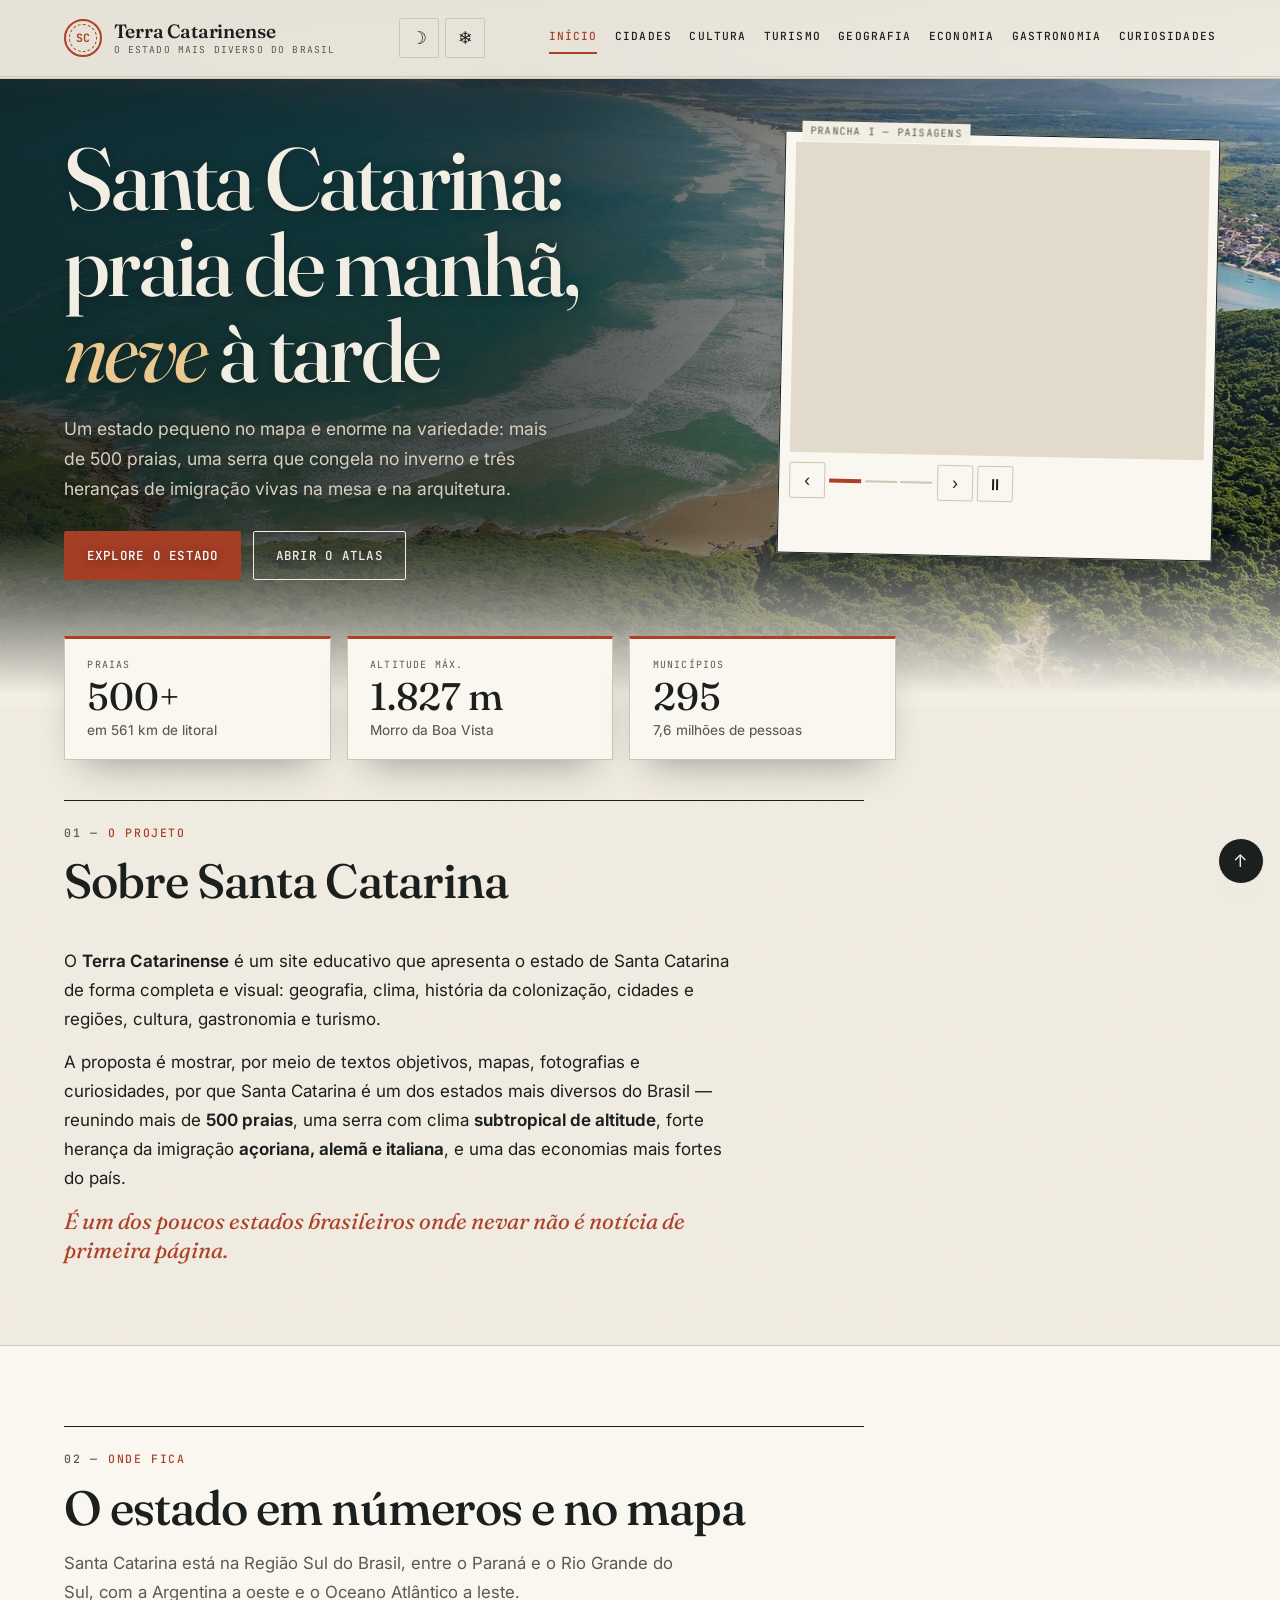
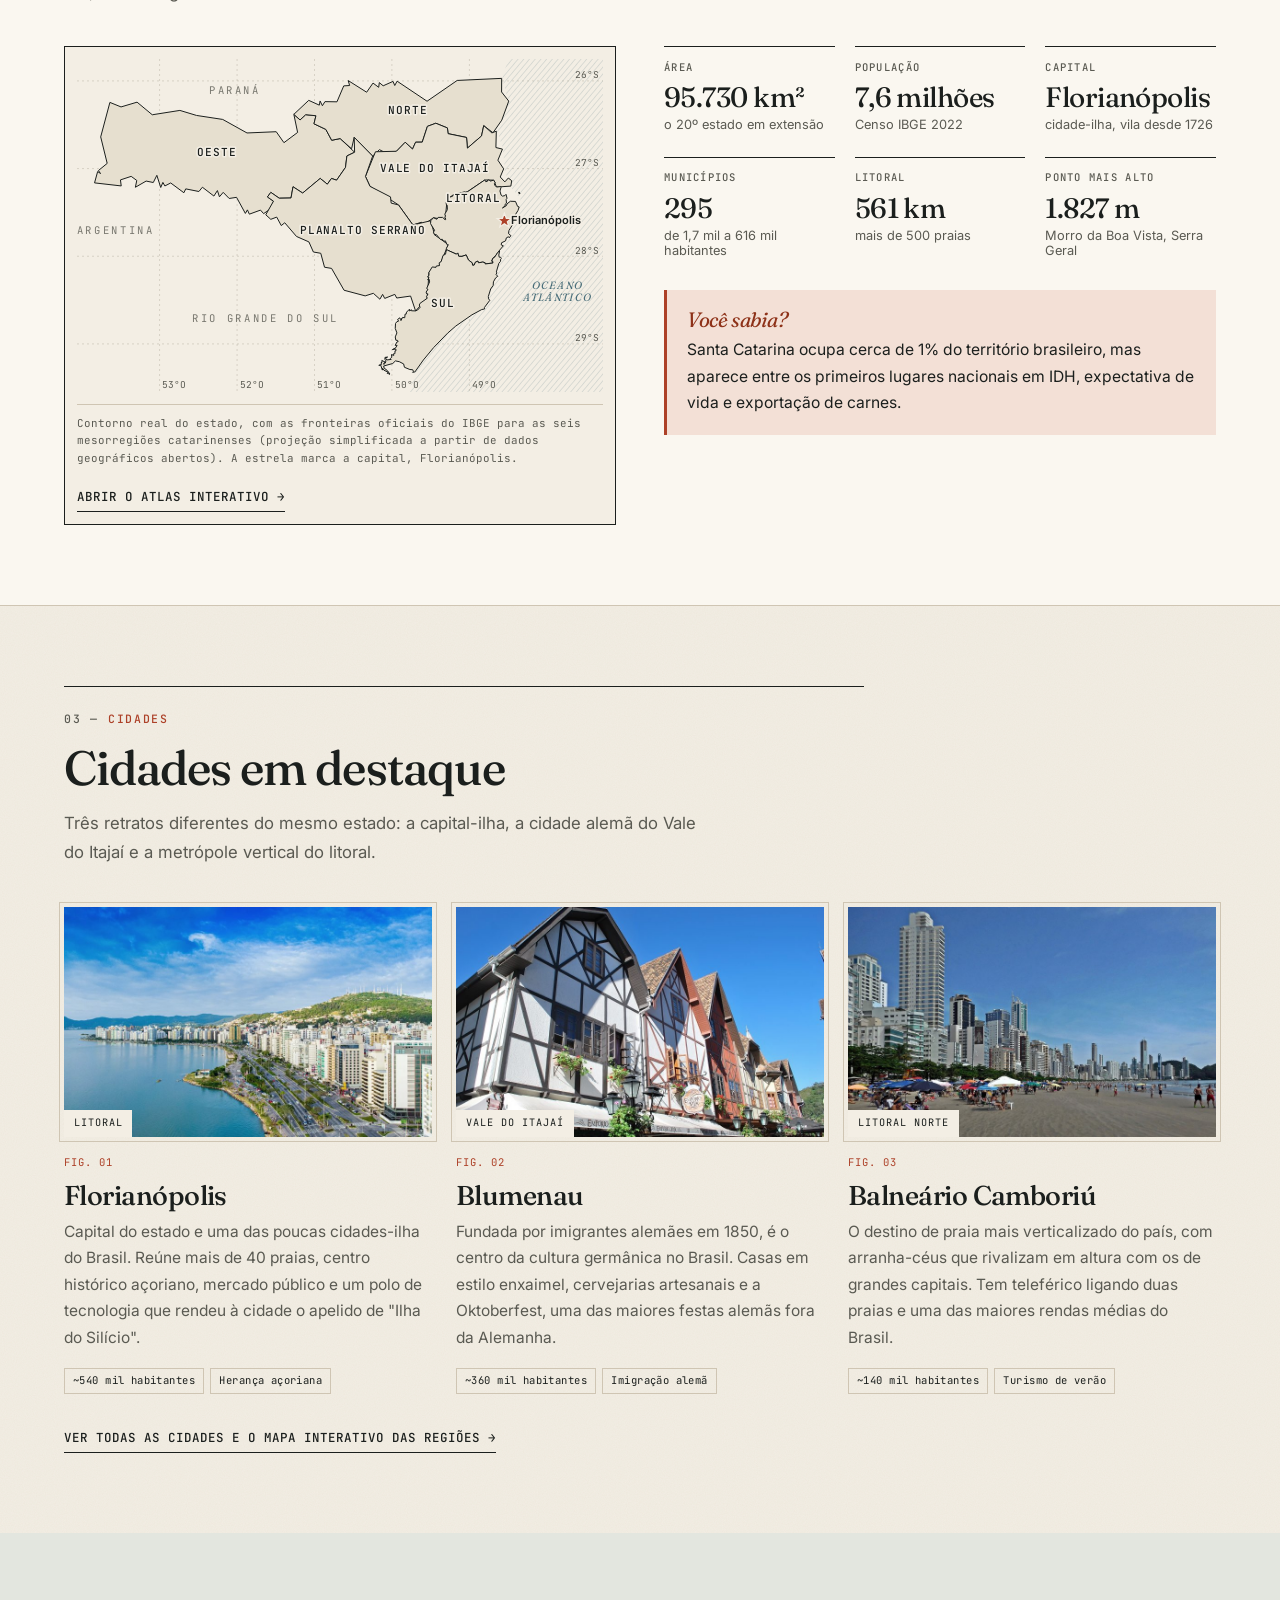
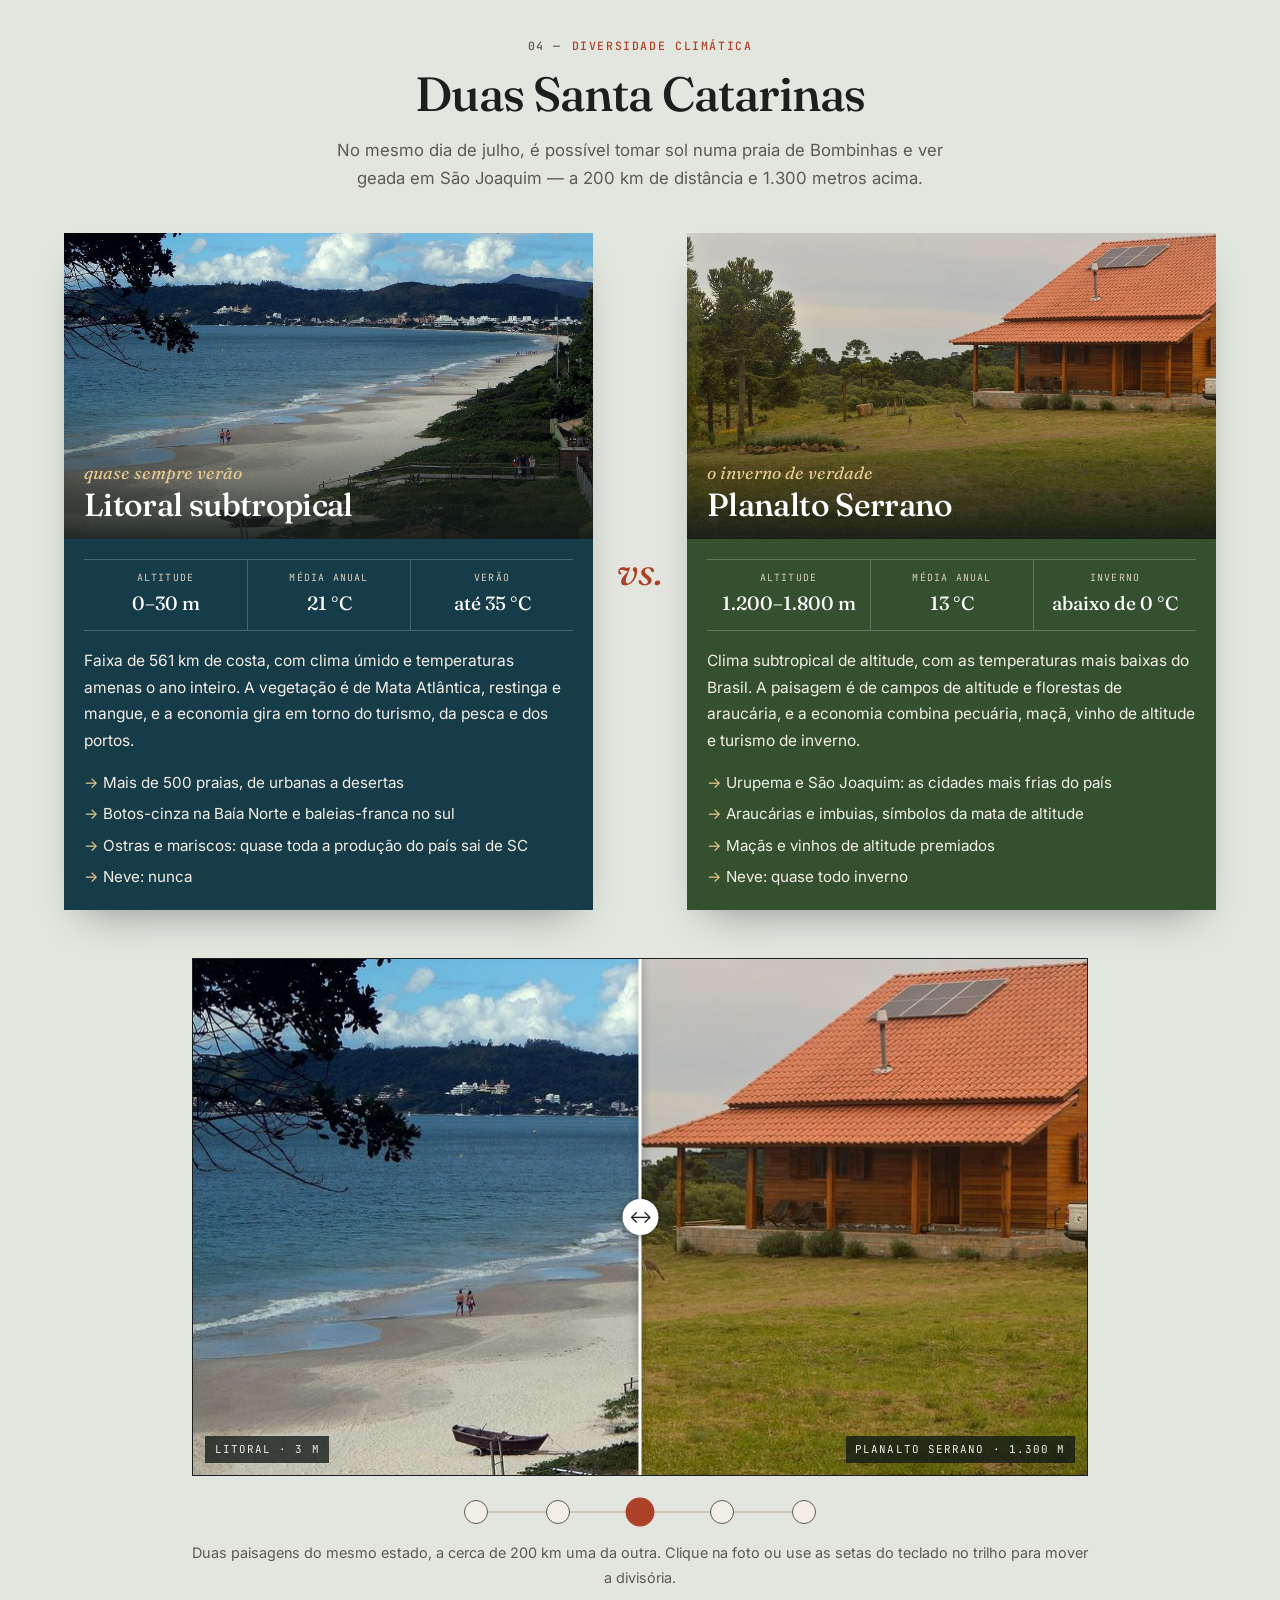
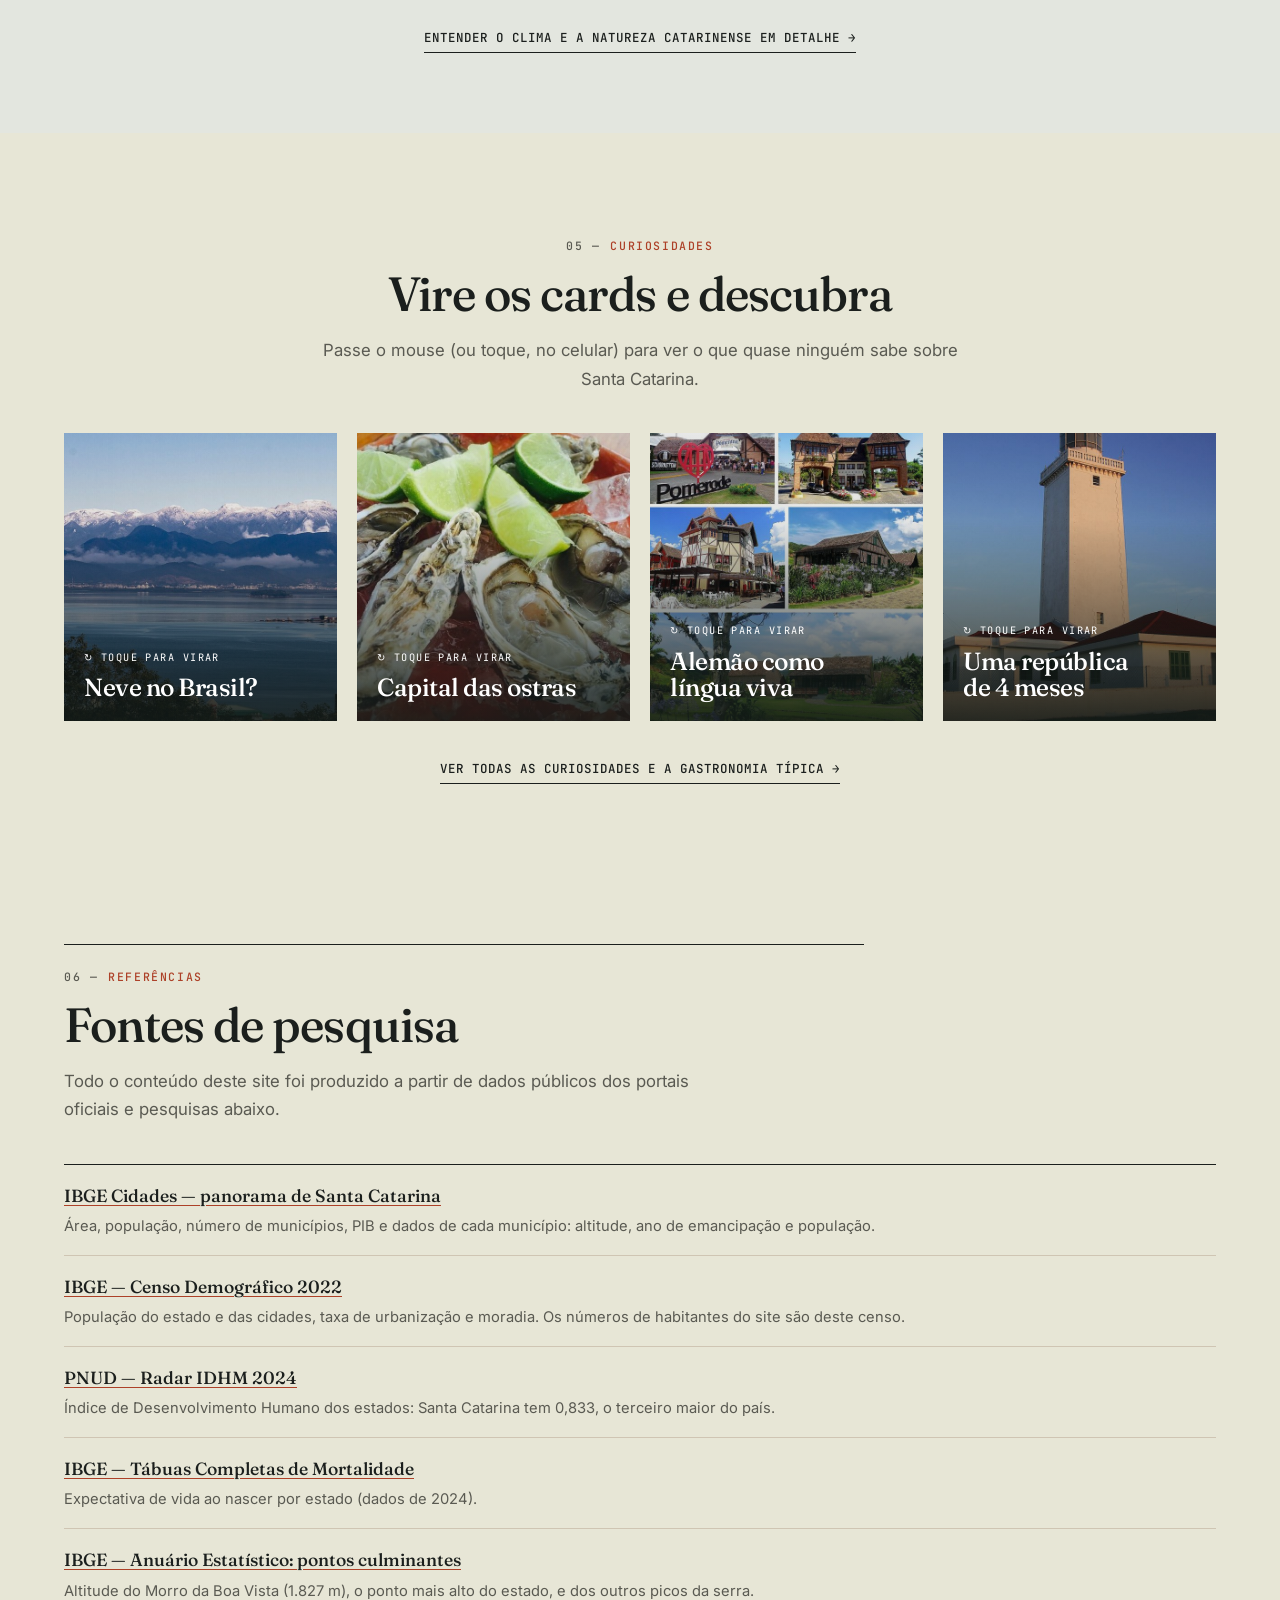
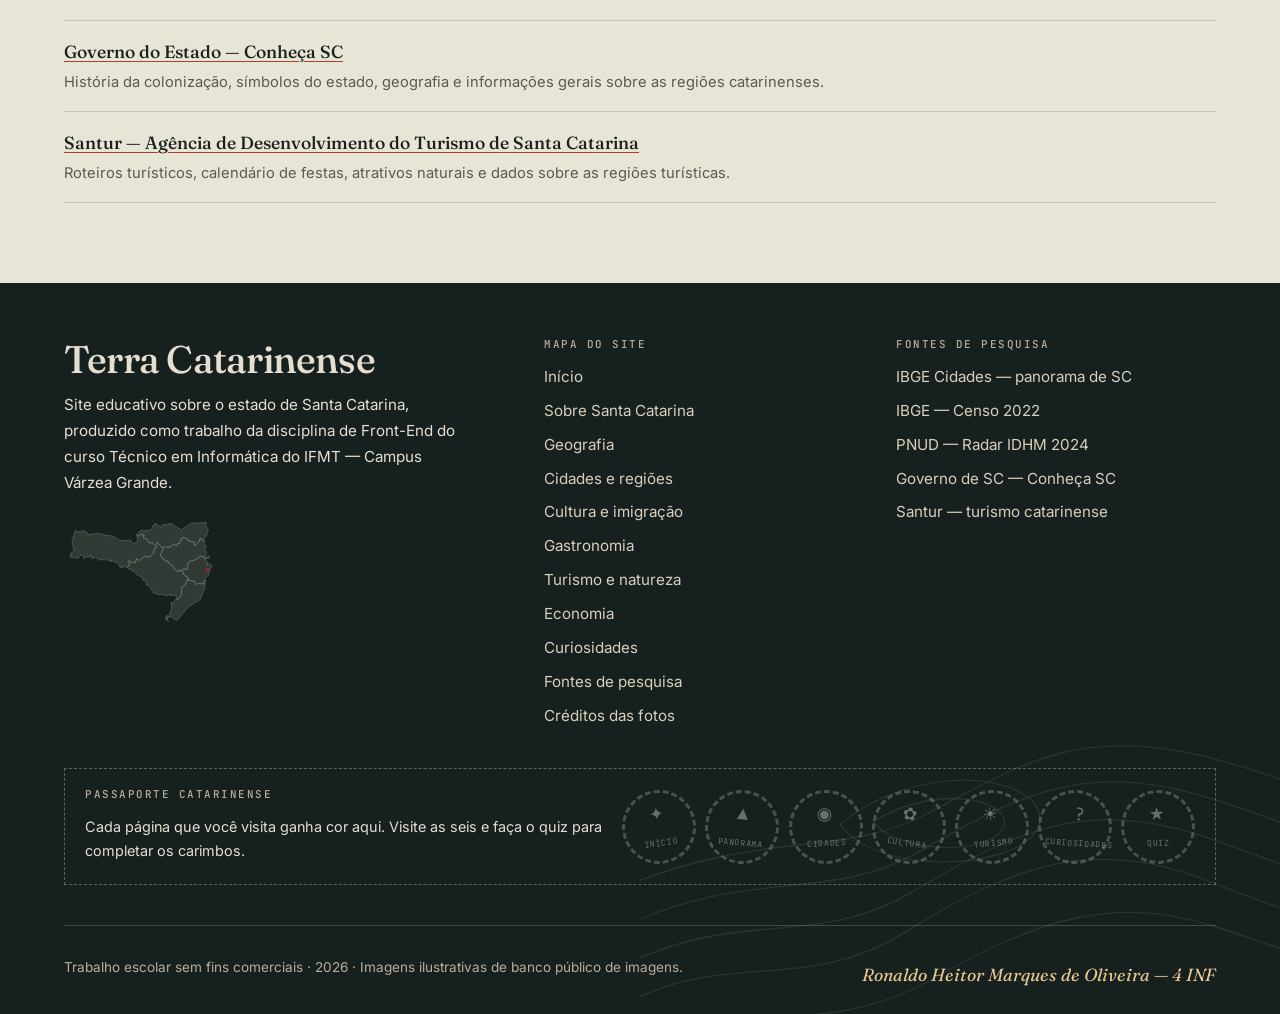
==== commit 58550c32: "Leva ao main o menu reordenado, o novo fim do banner e os topos com foto Os 4 commits enviados ao te" ====
--- a/index.html
+++ b/index.html
@@ -46,12 +46,19 @@
         </span>
       </a>
 
-      <label class="tema-botao" title="Alternar entre tema claro e escuro">
-        <input class="tema-botao__caixa" type="checkbox" id="tema"
-               aria-label="Alternar entre tema claro e escuro">
-        <span class="tema-botao__icone--claro" aria-hidden="true">&#9789;</span>
-        <span class="tema-botao__icone--escuro" aria-hidden="true">&#9788;</span>
-      </label>
+      <div class="cabecalho__botoes">
+        <label class="tema-botao" title="Alternar entre tema claro e escuro">
+          <input class="tema-botao__caixa" type="checkbox" id="tema"
+                 aria-label="Alternar entre tema claro e escuro">
+          <span class="tema-botao__icone--claro" aria-hidden="true">&#9789;</span>
+          <span class="tema-botao__icone--escuro" aria-hidden="true">&#9788;</span>
+        </label>
+        <label class="tema-botao neve-botao" title="Fazer nevar nesta página">
+          <input class="tema-botao__caixa" type="checkbox" id="neve"
+                 aria-label="Fazer nevar nesta página">
+          <span aria-hidden="true">&#10052;</span>
+        </label>
+      </div>
 
       <button class="menu-botao" type="button" popovertarget="menu-principal">
         <span class="menu-botao__barras" aria-hidden="true"><span></span></span>
@@ -62,12 +69,12 @@
       <nav class="navegacao" id="menu-principal" popover aria-label="Navegação principal">
         <ul class="navegacao__lista">
           <li><a href="index.html" aria-current="page">Início</a></li>
-          <li><a href="panorama.html#geografia">Geografia</a></li>
           <li><a href="cidades.html">Cidades</a></li>
           <li><a href="cultura.html">Cultura</a></li>
+          <li><a href="turismo.html">Turismo</a></li>
+          <li><a href="panorama.html#geografia">Geografia</a></li>
+          <li><a href="panorama.html#economia">Economia</a></li>
           <li><a href="panorama.html#gastronomia">Gastronomia</a></li>
-          <li><a href="turismo.html">Turismo</a></li>
-          <li><a href="panorama.html#economia">Economia</a></li>
           <li><a href="curiosidades.html">Curiosidades</a></li>
         </ul>
       </nav>
@@ -105,11 +112,6 @@
             <a class="botao botao--contorno" href="cidades.html#mapa">Abrir o atlas</a>
           </p>
 
-          <dl class="banner__numeros">
-            <div><dt>Praias</dt><dd>500+</dd></div>
-            <div><dt>Altitude máx.</dt><dd>1.827 m</dd></div>
-            <div><dt>Municípios</dt><dd>295</dd></div>
-          </dl>
         </div>
 
         <figure class="banner__prancha">
@@ -170,6 +172,30 @@
         </figure>
       </div>
     </section>
+
+    <!-- Números do estado em cartões que ficam sobre a emenda entre a foto
+         do banner (que se dissolve no fundo) e a primeira seção -->
+    <div class="numeros-faixa">
+      <div class="container">
+        <dl class="numeros-faixa__lista">
+          <div class="numeros-faixa__cartao">
+            <dt>Praias</dt>
+            <dd>500+</dd>
+            <dd class="numeros-faixa__nota">em 561 km de litoral</dd>
+          </div>
+          <div class="numeros-faixa__cartao">
+            <dt>Altitude máx.</dt>
+            <dd>1.827 m</dd>
+            <dd class="numeros-faixa__nota">Morro da Boa Vista</dd>
+          </div>
+          <div class="numeros-faixa__cartao">
+            <dt>Municípios</dt>
+            <dd>295</dd>
+            <dd class="numeros-faixa__nota">7,6 milhões de pessoas</dd>
+          </div>
+        </dl>
+      </div>
+    </div>
 
     <section class="secao" id="sobre">
       <div class="container">
@@ -516,6 +542,39 @@
             </div>
           </article>
         </div>
+
+        <!-- Antes e depois: a foto da serra fica por cima e é recortada
+             (clip-path) até a divisória. A posição vem de 5 rádios: as
+             setas do teclado movem a divisória, e clicar na foto também. -->
+        <figure class="antes-depois revelar">
+          <div class="antes-depois__palco">
+            <img src="assets/litoral/praia-verao.jpg"
+                 alt="Litoral: praia de Jurerê, em Florianópolis, com areia clara e mar azul."
+                 width="900" height="520" loading="lazy" decoding="async">
+            <img class="antes-depois__serra" src="assets/serra/serra-geada.jpg"
+                 alt="Serra: casa de madeira em campo de altitude cercado por araucárias."
+                 width="900" height="520" loading="lazy" decoding="async">
+            <span class="antes-depois__linha" aria-hidden="true"></span>
+            <span class="antes-depois__rotulo antes-depois__rotulo--litoral" aria-hidden="true">Litoral · 3 m</span>
+            <span class="antes-depois__rotulo antes-depois__rotulo--serra" aria-hidden="true">Planalto serrano · 1.300 m</span>
+            <span class="antes-depois__faixas" aria-hidden="true">
+              <label for="ad-0"></label><label for="ad-25"></label><label for="ad-50"></label><label for="ad-75"></label><label for="ad-100"></label>
+            </span>
+          </div>
+
+          <div class="antes-depois__trilho" role="radiogroup" aria-label="Posição da divisória entre litoral e serra">
+            <input type="radio" name="antes-depois" id="ad-0" value="0" aria-label="Só a serra">
+            <input type="radio" name="antes-depois" id="ad-25" value="25" aria-label="Um quarto de litoral, três quartos de serra">
+            <input type="radio" name="antes-depois" id="ad-50" value="50" aria-label="Metade de cada" checked>
+            <input type="radio" name="antes-depois" id="ad-75" value="75" aria-label="Três quartos de litoral, um quarto de serra">
+            <input type="radio" name="antes-depois" id="ad-100" value="100" aria-label="Só o litoral">
+          </div>
+
+          <figcaption class="antes-depois__legenda">
+            Duas paisagens do mesmo estado, a cerca de 200 km uma da outra.
+            Clique na foto ou use as setas do teclado no trilho para mover a divisória.
+          </figcaption>
+        </figure>
 
         <p class="esp-topo-5 centralizado revelar" >
           <a class="link-seta" href="turismo.html#clima">
@@ -776,5 +835,42 @@
 
   <a class="voltar-topo" href="#topo" aria-label="Voltar ao topo da página">&#8593;</a>
 
+
+  <!-- Neve: aparece quando o botão ❄ do cabeçalho está marcado (só CSS).
+       Posição, tamanho e velocidade de cada floco vêm das variáveis. -->
+  <div class="neve" aria-hidden="true">
+    <i style="--x:16.2%;--d:10.7s;--a:-4.5s;--t:1.13;--v:-0.7rem"></i>
+    <i style="--x:21.7%;--d:15.8s;--a:-7.5s;--t:1.04;--v:2.3rem"></i>
+    <i style="--x:25.2%;--d:10.8s;--a:-13.4s;--t:1.04;--v:2.2rem"></i>
+    <i style="--x:62.4%;--d:15.6s;--a:-6.7s;--t:0.86;--v:2.3rem"></i>
+    <i style="--x:50.9%;--d:13.8s;--a:-5.0s;--t:0.7;--v:2.3rem"></i>
+    <i style="--x:0.3%;--d:11.6s;--a:-5.1s;--t:1.3;--v:-1.7rem"></i>
+    <i style="--x:7.4%;--d:8.6s;--a:-8.8s;--t:0.9;--v:3.0rem"></i>
+    <i style="--x:50.7%;--d:12.6s;--a:-1.6s;--t:1.02;--v:1.6rem"></i>
+    <i style="--x:38.1%;--d:15.5s;--a:-2.2s;--t:0.73;--v:0.3rem"></i>
+    <i style="--x:45.0%;--d:7.3s;--a:-4.3s;--t:0.77;--v:-0.3rem"></i>
+    <i style="--x:67.2%;--d:11.0s;--a:-8.7s;--t:1.16;--v:-0.2rem"></i>
+    <i style="--x:60.3%;--d:8.5s;--a:-2.2s;--t:0.57;--v:1.8rem"></i>
+    <i style="--x:1.8%;--d:13.0s;--a:-3.8s;--t:0.72;--v:-2.3rem"></i>
+    <i style="--x:5.7%;--d:8.5s;--a:-1.2s;--t:0.96;--v:0.9rem"></i>
+    <i style="--x:43.7%;--d:16.0s;--a:-3.8s;--t:1.08;--v:-1.4rem"></i>
+    <i style="--x:63.7%;--d:7.4s;--a:-15.6s;--t:1.16;--v:-2.8rem"></i>
+    <i style="--x:23.0%;--d:15.4s;--a:-12.1s;--t:0.75;--v:-0.2rem"></i>
+    <i style="--x:14.0%;--d:12.3s;--a:-3.5s;--t:0.77;--v:-1.7rem"></i>
+    <i style="--x:5.8%;--d:11.3s;--a:-12.5s;--t:1.03;--v:2.9rem"></i>
+    <i style="--x:63.8%;--d:8.9s;--a:-10.4s;--t:0.87;--v:-2.6rem"></i>
+    <i style="--x:99.8%;--d:7.2s;--a:-0.6s;--t:0.79;--v:-0.2rem"></i>
+    <i style="--x:17.0%;--d:13.1s;--a:-15.7s;--t:1.01;--v:-2.0rem"></i>
+    <i style="--x:52.4%;--d:11.1s;--a:-6.3s;--t:0.91;--v:-1.7rem"></i>
+    <i style="--x:75.9%;--d:12.4s;--a:-2.3s;--t:0.78;--v:-1.4rem"></i>
+    <i style="--x:16.4%;--d:11.4s;--a:-1.9s;--t:0.75;--v:0.9rem"></i>
+    <i style="--x:50.0%;--d:8.5s;--a:-10.8s;--t:1.3;--v:1.1rem"></i>
+    <i style="--x:19.5%;--d:11.7s;--a:-12.8s;--t:1.18;--v:-2.9rem"></i>
+    <i style="--x:22.7%;--d:14.6s;--a:-1.9s;--t:0.92;--v:0.9rem"></i>
+    <i style="--x:0.4%;--d:8.8s;--a:-15.8s;--t:0.99;--v:-2.2rem"></i>
+    <i style="--x:69.6%;--d:10.4s;--a:-8.9s;--t:0.88;--v:-2.8rem"></i>
+    <i style="--x:93.4%;--d:15.0s;--a:-9.9s;--t:0.64;--v:-1.7rem"></i>
+    <i style="--x:73.0%;--d:12.3s;--a:-8.8s;--t:1.21;--v:-0.2rem"></i>
+  </div>
 </body>
 </html>
--- a/css/style.css
+++ b/css/style.css
@@ -266,6 +266,75 @@
   :root:not(:has(#tema:checked)) .tema-botao__icone--escuro { display: block; }
 }
 
+/* --- Botão "Faça nevar" (checkbox #neve, ao lado do tema) --- */
+.cabecalho__botoes {
+  display: flex;
+  gap: 0.4rem;
+}
+
+.neve-botao:has(:checked) {
+  border-color: currentColor;
+  background-color: rgb(140 170 195 / 0.22);
+}
+
+/* Camada de flocos: fixa sobre a página, não recebe cliques */
+.neve {
+  display: none;
+  position: fixed;
+  inset: 0;
+  z-index: 150;
+  overflow: hidden;
+  pointer-events: none;
+}
+
+:root:has(#neve:checked) .neve {
+  display: block;
+}
+
+.neve i {
+  position: absolute;
+  top: -2rem;
+  left: var(--x);
+  width: calc(0.55rem * var(--t));
+  height: calc(0.55rem * var(--t));
+  border-radius: 50%;
+  background: radial-gradient(circle, #fff 50%, rgb(255 255 255 / 0.4) 70%, transparent 72%);
+  box-shadow: 0 0 0.35rem rgb(70 100 130 / 0.45);
+  opacity: 0.9;
+  animation: floco-cai var(--d) linear var(--a) infinite;
+}
+
+/* Um floco em cada três é um cristal ❄ em vez de bolinha */
+.neve i:nth-child(3n) {
+  width: auto;
+  height: auto;
+  background: none;
+  box-shadow: none;
+  color: #fff;
+  font-size: calc(1.1rem * var(--t));
+  font-style: normal;
+  line-height: 1;
+  text-shadow: 0 0 0.3rem rgb(70 100 130 / 0.6);
+}
+
+.neve i:nth-child(3n)::before {
+  content: "\2744";
+}
+
+@keyframes floco-cai {
+  to {
+    transform: translate(var(--v), 110vh) rotate(240deg);
+  }
+}
+
+/* Quem pede menos movimento não recebe neve caindo: o botão some */
+@media (prefers-reduced-motion: reduce) {
+  .neve-botao,
+  .neve {
+    display: none !important;
+  }
+}
+
 body {
   font-family: var(--fonte-texto);
   font-size: 1rem;
@@ -850,38 +919,6 @@
   margin-top: 1.75rem;
 }
 
-.banner__numeros {
-  display: grid;
-  grid-template-columns: repeat(3, auto);
-  justify-content: start;
-  margin-top: 2.25rem;
-  border-top: var(--borda-fina) solid var(--cor-borda);
-}
-
-.banner__numeros div {
-  padding: 0.8rem 1.25rem 0 0;
-}
-
-.banner__numeros div + div {
-  padding-left: 1.25rem;
-  border-left: var(--borda-fina) solid var(--cor-borda);
-}
-
-.banner__numeros dt {
-  font-family: var(--fonte-mono);
-  font-size: 0.62rem;
-  letter-spacing: 0.12em;
-  text-transform: uppercase;
-  color: var(--cor-texto-suave);
-}
-
-.banner__numeros dd {
-  font-family: var(--fonte-titulo);
-  font-size: clamp(1.4rem, 4vw, 1.9rem);
-  font-weight: 450;
-  line-height: 1.2;
-}
-
 .banner__prancha {
   position: relative;
   padding: 0.6rem;
@@ -1003,8 +1040,86 @@
 
 .banner.banner--foto {
   margin-top: calc(-1 * (var(--altura-header) + 0.1875rem));
-  padding-block: calc(var(--altura-header) + 0.1875rem + 2.5rem) 2.5rem;
+  padding-block: calc(var(--altura-header) + 0.1875rem + 2.5rem) 7rem;
+  border-bottom: 0;
   background-color: var(--cor-principal-escura);
+}
+
+/* A foto se dissolve na cor de fundo da página, em vez de terminar numa
+   linha reta; os cartões de números ficam por cima dessa emenda */
+.banner--foto::after {
+  content: "";
+  position: absolute;
+  inset: auto 0 0;
+  z-index: -1;
+  height: 11rem;
+  background: linear-gradient(180deg, transparent, var(--cor-fundo) 92%);
+  pointer-events: none;
+}
+
+.numeros-faixa {
+  position: relative;
+  z-index: 2;
+  margin-top: -4.5rem;
+}
+
+.numeros-faixa__lista {
+  display: grid;
+  grid-template-columns: repeat(3, 1fr);
+  gap: 0.6rem;
+  margin: 0;
+}
+
+.numeros-faixa__cartao {
+  padding: 0.9rem 1rem 1rem;
+  border: var(--borda-fina) solid var(--cor-borda);
+  border-top: 0.1875rem solid var(--cor-destaque);
+  background-color: var(--cor-superficie);
+  box-shadow: var(--sombra-forte);
+}
+
+.numeros-faixa__cartao dt {
+  font-family: var(--fonte-mono);
+  font-size: 0.62rem;
+  letter-spacing: 0.12em;
+  text-transform: uppercase;
+  color: var(--cor-texto-suave);
+}
+
+.numeros-faixa__cartao dd {
+  margin: 0;
+  font-family: var(--fonte-titulo);
+  font-size: clamp(1.35rem, 5vw, 2.4rem);
+  font-weight: 450;
+  line-height: 1.15;
+}
+
+.numeros-faixa__cartao .numeros-faixa__nota {
+  margin-top: 0.2rem;
+  font-family: var(--fonte-texto);
+  font-size: 0.78rem;
+  line-height: 1.35;
+  color: var(--cor-texto-suave);
+}
+
+/* Menos vazio entre os cartões e a primeira seção */
+.numeros-faixa + .secao {
+  padding-top: 2.5rem;
+}
+
+@media (min-width: 48rem) {
+  .numeros-faixa__lista {
+    gap: 1rem;
+    max-width: 52rem;
+  }
+
+  .numeros-faixa__cartao {
+    padding: 1.1rem 1.4rem 1.2rem;
+  }
+
+  .numeros-faixa__cartao .numeros-faixa__nota {
+    font-size: 0.85rem;
+  }
 }
 
 .banner__fundo {
@@ -1046,10 +1161,6 @@
   text-shadow: 0 0.1rem 0.6rem rgb(var(--cor-veu) / 0.45);
 }
 
-.banner--foto .banner__numeros {
-  width: fit-content;
-}
-
 /* A prancha fica no alto, alinhada ao topo do título */
 .banner--foto .banner__grade {
   align-items: start;
@@ -1130,6 +1241,80 @@
   width: 2rem;
   height: var(--borda-fina);
   background-color: currentColor;
+}
+
+/* --- Topo com foto (igual ao banner da Início) ---
+   A foto fica por baixo do cabeçalho transparente, com véu escuro para o
+   texto claro ter contraste, e se dissolve na cor de fundo da página. */
+.hero-pagina--foto {
+  display: flex;
+  align-items: flex-end;
+  min-height: min(36rem, 78svh);
+  margin-top: calc(-1 * (var(--altura-header) + 0.1875rem));
+  padding-block: calc(var(--altura-header) + 0.1875rem + 3rem) 8rem;
+  border-bottom: 0;
+  background-color: var(--cor-principal-escura);
+}
+
+.hero-pagina--foto .container {
+  width: 100%;
+  --cor-texto: var(--cor-texto-claro);
+  --cor-texto-suave: var(--cor-texto-claro-suave);
+  --cor-destaque: var(--cor-areia);
+  color: var(--cor-texto);
+  text-shadow: 0 0.1rem 0.6rem rgb(var(--cor-veu) / 0.45);
+}
+
+.hero-pagina--foto h1 {
+  color: var(--cor-texto-claro);
+}
+
+.hero-pagina--foto p {
+  color: var(--cor-texto-claro-suave);
+}
+
+.hero-pagina--foto p a {
+  color: var(--cor-texto-claro);
+}
+
+.hero-pagina__fundo {
+  position: absolute;
+  inset: 0;
+  z-index: -2;
+  width: 100%;
+  height: 100%;
+  object-fit: cover;
+}
+
+/* véu: escuro no alto (cabeçalho) e à esquerda (texto) */
+.hero-pagina--foto::before {
+  background:
+    linear-gradient(180deg, rgb(var(--cor-veu) / 0.6), transparent 9rem),
+    rgb(var(--cor-veu) / 0.76);
+}
+
+@media (min-width: 62rem) {
+  .hero-pagina--foto::before {
+    background:
+      linear-gradient(180deg, rgb(var(--cor-veu) / 0.6), transparent 9rem),
+      linear-gradient(90deg, rgb(var(--cor-veu) / 0.86) 0%, rgb(var(--cor-veu) / 0.72) 45%, rgb(var(--cor-veu) / 0.25) 100%);
+  }
+}
+
+/* dissolução na cor de fundo, como no banner da Início */
+.hero-pagina--foto::after {
+  content: "";
+  position: absolute;
+  inset: auto 0 0;
+  z-index: -1;
+  height: 7rem;
+  background: linear-gradient(180deg, transparent, var(--cor-fundo) 92%);
+  pointer-events: none;
+}
+
+/* A trilha logo abaixo não precisa da linha de cima: a foto já some ali */
+.hero-pagina--foto + .trilha {
+  border-top: 0;
 }
 
 .trilha {
@@ -3399,6 +3584,10 @@
     padding-block: 5rem 3.5rem;
   }
 
+  .hero-pagina--foto {
+    padding-block: calc(var(--altura-header) + 0.1875rem + 4rem) 9rem;
+  }
+
   .banner {
     padding-block: 3.5rem 4rem;
   }
@@ -3502,7 +3691,7 @@
   }
 
   .banner.banner--foto {
-    padding-block: calc(var(--altura-header) + 0.1875rem + 3.5rem) 3rem;
+    padding-block: calc(var(--altura-header) + 0.1875rem + 3.5rem) 8rem;
   }
 
   /* Prancha grande nas telas largas (até 30rem), encolhendo aos poucos
@@ -3552,6 +3741,796 @@
     position: sticky;
     top: calc(var(--altura-header) + 1.25rem);
   }
+}
+
+/* ==========================================================================
+   Antes e depois: litoral × serra (index, "Duas Santa Catarinas")
+   A posição da divisória (--corte) vem dos rádios, em css/estados.css.
+   ========================================================================== */
+
+@property --corte {
+  syntax: "<percentage>";
+  inherits: true;
+  initial-value: 50%;
+}
+
+.antes-depois {
+  --corte: 50%;
+  max-width: 56rem;
+  margin: var(--espaco-xl) auto 0;
+  transition: --corte 0.45s cubic-bezier(0.65, 0, 0.35, 1);
+}
+
+.antes-depois__palco {
+  position: relative;
+  aspect-ratio: 900 / 520;
+  overflow: hidden;
+  border: var(--borda-fina) solid var(--cor-texto);
+  background-color: var(--cor-img-vazia);
+}
+
+.antes-depois__palco img {
+  position: absolute;
+  inset: 0;
+  width: 100%;
+  height: 100%;
+  object-fit: cover;
+}
+
+.antes-depois__serra {
+  clip-path: inset(0 0 0 var(--corte));
+}
+
+.antes-depois__linha {
+  position: absolute;
+  top: 0;
+  bottom: 0;
+  left: var(--corte);
+  width: 0.1875rem;
+  translate: -50% 0;
+  background-color: var(--cor-branco, #fff);
+  box-shadow: 0 0 0.5rem rgb(0 0 0 / 0.45);
+}
+
+.antes-depois__linha::after {
+  content: "\2194";
+  position: absolute;
+  top: 50%;
+  left: 50%;
+  translate: -50% -50%;
+  display: grid;
+  place-items: center;
+  width: 2.25rem;
+  height: 2.25rem;
+  border-radius: 50%;
+  background-color: var(--cor-branco, #fff);
+  color: #1B1F1D;
+  font-size: 1.1rem;
+  box-shadow: 0 0.1rem 0.5rem rgb(0 0 0 / 0.35);
+}
+
+.antes-depois__rotulo {
+  position: absolute;
+  bottom: 0.75rem;
+  padding: 0.25rem 0.6rem;
+  background-color: rgb(18 26 24 / 0.78);
+  color: #F3EEE4;
+  font-family: var(--fonte-mono);
+  font-size: 0.68rem;
+  letter-spacing: 0.1em;
+  text-transform: uppercase;
+  transition: opacity 0.3s;
+}
+
+.antes-depois__rotulo--litoral { left: 0.75rem; }
+.antes-depois__rotulo--serra { right: 0.75rem; }
+
+/* Faixas clicáveis sobre a foto: cada uma marca um dos 5 rádios */
+.antes-depois__faixas {
+  position: absolute;
+  inset: 0;
+  display: grid;
+  grid-template-columns: 12.5% 25% 25% 25% 12.5%;
+}
+
+.antes-depois__faixas label {
+  cursor: pointer;
+}
+
+/* Trilho: os próprios rádios, estilizados como marcas de um slider */
+.antes-depois__trilho {
+  position: relative;
+  display: flex;
+  justify-content: space-between;
+  align-items: center;
+  margin: 1rem auto 0;
+  width: min(100%, 22rem);
+  padding: 0.5rem 0;
+}
+
+.antes-depois__trilho::before {
+  content: "";
+  position: absolute;
+  left: 0.75rem;
+  right: 0.75rem;
+  height: 0.125rem;
+  background-color: var(--cor-borda);
+}
+
+.antes-depois__trilho input {
+  appearance: none;
+  position: relative;
+  width: 1.5rem;
+  height: 1.5rem;
+  margin: 0;
+  border: var(--borda-fina) solid var(--cor-texto-suave);
+  border-radius: 50%;
+  background-color: var(--cor-fundo);
+  cursor: pointer;
+  transition: background-color var(--transicao), border-color var(--transicao), transform var(--transicao);
+}
+
+.antes-depois__trilho input:checked {
+  border-color: var(--cor-destaque);
+  background-color: var(--cor-destaque);
+  transform: scale(1.2);
+}
+
+.antes-depois__trilho input:focus-visible {
+  outline: 0.1875rem solid var(--cor-destaque);
+  outline-offset: 0.1875rem;
+}
+
+.antes-depois__legenda {
+  margin-top: 0.6rem;
+  font-size: 0.9rem;
+  text-align: center;
+  color: var(--cor-texto-suave);
+}
+
+/* ==========================================================================
+   Teste de conhecimento (curiosidades.html)
+   A nota e o gabarito aparecem por estados em css/estados.css.
+   ========================================================================== */
+
+.teste__perguntas {
+  display: grid;
+  grid-template-columns: repeat(auto-fit, minmax(min(24rem, 100%), 1fr));
+  gap: 1rem;
+  margin: 0;
+  padding: 0;
+  list-style: none;
+}
+
+.teste__pergunta fieldset {
+  height: 100%;
+  margin: 0;
+  padding: 1rem 1.1rem 1.1rem;
+  border: var(--borda-fina) solid var(--cor-borda);
+  border-radius: var(--raio);
+  background-color: var(--cor-superficie);
+}
+
+.teste__pergunta legend {
+  float: left;
+  width: 100%;
+  margin-bottom: 0.75rem;
+  padding: 0;
+  font-weight: 600;
+  line-height: 1.4;
+}
+
+.teste__num {
+  margin-right: 0.35rem;
+  font-family: var(--fonte-mono);
+  font-size: 0.75rem;
+  color: var(--cor-destaque);
+}
+
+.teste__opcao {
+  clear: both;
+  display: flex;
+  align-items: center;
+  gap: 0.6rem;
+  margin-top: 0.4rem;
+  padding: 0.5rem 0.7rem;
+  border: var(--borda-fina) solid var(--cor-borda);
+  border-radius: var(--raio);
+  cursor: pointer;
+  transition: border-color var(--transicao), background-color var(--transicao);
+}
+
+.teste__opcao:hover {
+  border-color: var(--cor-texto-suave);
+}
+
+.teste__opcao input {
+  flex: 0 0 auto;
+  width: 1.1rem;
+  height: 1.1rem;
+  margin: 0;
+  accent-color: var(--cor-destaque);
+}
+
+.teste__opcao:has(:checked) {
+  border-color: var(--cor-destaque);
+  background-color: var(--cor-principal-clara);
+}
+
+.teste__retorno {
+  display: none;
+  margin-top: 0.8rem;
+  padding-top: 0.7rem;
+  border-top: var(--borda-fina) dashed var(--cor-borda);
+  font-size: 0.9rem;
+  line-height: 1.55;
+  color: var(--cor-texto-suave);
+}
+
+.teste__certo,
+.teste__errado,
+.teste__vazio {
+  display: none;
+  margin-right: 0.25rem;
+  font-weight: 600;
+}
+
+.teste__certo { color: var(--cor-principal); }
+.teste__errado,
+.teste__vazio { color: var(--cor-destaque); }
+
+.teste__acoes {
+  display: flex;
+  flex-wrap: wrap;
+  justify-content: center;
+  gap: var(--espaco-sm);
+  margin-top: var(--espaco-lg);
+}
+
+.teste__ver {
+  cursor: pointer;
+}
+
+.teste__ver:has(:focus-visible) {
+  outline: 0.1875rem solid var(--cor-destaque);
+  outline-offset: 0.1875rem;
+}
+
+.teste__ver-esconder {
+  display: none;
+}
+
+.teste__placar {
+  display: none;
+  max-width: 34rem;
+  margin: var(--espaco-md) auto 0;
+  padding: 1rem 1.25rem;
+  border: var(--borda-fina) solid var(--cor-texto);
+  background-color: var(--cor-superficie);
+  font-family: var(--fonte-titulo);
+  font-size: 1.5rem;
+  text-align: center;
+}
+
+.teste__nota {
+  font-size: 2.2rem;
+  color: var(--cor-destaque);
+}
+
+.teste__placar-dica {
+  display: block;
+  margin-top: 0.35rem;
+  font-family: var(--fonte-texto);
+  font-size: 0.9rem;
+  color: var(--cor-texto-suave);
+}
+
+/* ==========================================================================
+   Mapa da ocupação por época (cultura.html)
+   As cores de cada região por época ficam em css/estados.css.
+   ========================================================================== */
+
+.imigracao {
+  --imig-indigena: #CFC8B6;
+  --imig-vicentista: #6F7F86;
+  --imig-acoriana: #2F6F8A;
+  --imig-tropeiro: #8A6A3B;
+  --imig-alema: #AD4128;
+  --imig-italiana: #5C7F3A;
+  --imig-gaucha: #C9962E;
+  --imig-contorno: #FAF7F0;
+}
+
+@media (prefers-color-scheme: dark) {
+  :root:not(:has(#tema:checked)) .imigracao {
+    --imig-indigena: #3A403B;
+    --imig-vicentista: #8C9BA1;
+    --imig-acoriana: #5E9FBA;
+    --imig-tropeiro: #B48E5A;
+    --imig-alema: #E58A6C;
+    --imig-italiana: #8DB565;
+    --imig-gaucha: #E2B652;
+    --imig-contorno: #0F1614;
+  }
+}
+
+@media not (prefers-color-scheme: dark) {
+  :root:has(#tema:checked) .imigracao {
+    --imig-indigena: #3A403B;
+    --imig-vicentista: #8C9BA1;
+    --imig-acoriana: #5E9FBA;
+    --imig-tropeiro: #B48E5A;
+    --imig-alema: #E58A6C;
+    --imig-italiana: #8DB565;
+    --imig-gaucha: #E2B652;
+    --imig-contorno: #0F1614;
+  }
+}
+
+.imigracao__grade {
+  display: grid;
+  gap: 1.25rem;
+}
+
+.imigracao__epocas {
+  display: flex;
+  flex-wrap: wrap;
+  gap: 0.4rem;
+}
+
+.imigracao__estado {
+  position: absolute;
+  opacity: 0;
+  width: 1px;
+  height: 1px;
+}
+
+.imigracao__epocas label {
+  padding: 0.45rem 0.8rem;
+  border: var(--borda-fina) solid var(--cor-texto-suave);
+  border-radius: var(--raio);
+  background-color: var(--cor-superficie);
+  font-family: var(--fonte-mono);
+  font-size: 0.78rem;
+  letter-spacing: 0.04em;
+  cursor: pointer;
+  transition: background-color var(--transicao), color var(--transicao), border-color var(--transicao);
+}
+
+.imigracao__epocas label:hover {
+  border-color: var(--cor-texto);
+}
+
+.imigracao__estado:checked + label {
+  border-color: var(--cor-texto);
+  background-color: var(--cor-texto);
+  color: var(--cor-fundo);
+}
+
+.imigracao__estado:focus-visible + label {
+  outline: 0.1875rem solid var(--cor-destaque);
+  outline-offset: 0.1875rem;
+}
+
+.imigracao__mapa {
+  width: 100%;
+  height: auto;
+  overflow: visible;
+}
+
+.imigracao__regiao {
+  fill: var(--imig-indigena);
+  stroke: var(--imig-contorno);
+  stroke-width: 1.2;
+  transition: fill 0.5s ease;
+}
+
+.imigracao__pino {
+  opacity: 0;
+  transition: opacity 0.4s ease;
+}
+
+.imigracao__pino circle {
+  fill: var(--cor-fundo);
+  stroke: var(--cor-texto);
+  stroke-width: 1.5;
+}
+
+.imigracao__pino text {
+  font-family: var(--fonte-mono);
+  font-size: 9.5px;
+  fill: var(--cor-texto);
+  paint-order: stroke;
+  stroke: var(--cor-fundo);
+  stroke-width: 3px;
+  stroke-linejoin: round;
+}
+
+/* No celular o mapa fica pequeno demais para os nomes: ficam só os pinos,
+   e o texto da época cita as cidades */
+@media (max-width: 47.99rem) {
+  .imigracao__pino text {
+    display: none;
+  }
+}
+
+.imigracao__texto {
+  display: none;
+}
+
+.imigracao__texto h3 {
+  margin-bottom: 0.4rem;
+}
+
+.imigracao__texto p {
+  max-width: 46ch;
+  color: var(--cor-texto-suave);
+}
+
+.imigracao__legenda {
+  display: flex;
+  flex-wrap: wrap;
+  gap: 0.4rem 1rem;
+  margin: 0;
+  padding: 0;
+  list-style: none;
+  font-size: 0.85rem;
+}
+
+.imigracao__legenda li {
+  display: flex;
+  align-items: center;
+  gap: 0.4rem;
+}
+
+.imigracao__cor {
+  width: 0.9rem;
+  height: 0.9rem;
+  border: var(--borda-fina) solid var(--cor-texto-suave);
+  border-radius: 0.15rem;
+}
+
+.imigracao__cor[data-povo="indigena"]   { background-color: var(--imig-indigena); }
+.imigracao__cor[data-povo="vicentista"] { background-color: var(--imig-vicentista); }
+.imigracao__cor[data-povo="acoriana"]   { background-color: var(--imig-acoriana); }
+.imigracao__cor[data-povo="tropeiro"]   { background-color: var(--imig-tropeiro); }
+.imigracao__cor[data-povo="alema"]      { background-color: var(--imig-alema); }
+.imigracao__cor[data-povo="italiana"]   { background-color: var(--imig-italiana); }
+.imigracao__cor[data-povo="gaucha"]     { background-color: var(--imig-gaucha); }
+
+/* Pinos com a cor do povo que fundou a cidade */
+.imigracao__pino[data-povo="vicentista"] circle { fill: var(--imig-vicentista); }
+.imigracao__pino[data-povo="tropeiro"] circle   { fill: var(--imig-tropeiro); }
+.imigracao__pino[data-povo="alema"] circle      { fill: var(--imig-alema); }
+.imigracao__pino[data-povo="italiana"] circle   { fill: var(--imig-italiana); }
+.imigracao__pino[data-povo="gaucha"] circle     { fill: var(--imig-gaucha); }
+
+@media (min-width: 62rem) {
+  .imigracao__grade {
+    grid-template-columns: 1.35fr 1fr;
+    grid-template-areas:
+      "epocas epocas"
+      "mapa   texto"
+      "mapa   legenda";
+    align-items: start;
+    column-gap: 2.5rem;
+  }
+
+  .imigracao__epocas  { grid-area: epocas; }
+  .imigracao__mapa    { grid-area: mapa; }
+  .imigracao__textos  { grid-area: texto; }
+  .imigracao__legenda { grid-area: legenda; }
+}
+
+/* ==========================================================================
+   Viagem do mar à neve (turismo.html)
+   Versão base (sem animação): tudo visível e parado. A versão animada,
+   ligada à rolagem, só entra com suporte a view-timeline e sem pedido
+   de menos movimento.
+   ========================================================================== */
+
+@property --alt { syntax: "<integer>"; inherits: true; initial-value: 1822; }
+@property --temp { syntax: "<integer>"; inherits: true; initial-value: 6; }
+@property --geada { syntax: "<number>"; inherits: true; initial-value: 1; }
+@property --alt-mil { syntax: "<integer>"; inherits: true; initial-value: 1; }
+@property --alt-resto { syntax: "<integer>"; inherits: true; initial-value: 822; }
+
+.viagem {
+  --mar: #CFE3EA;
+  --gelo: #F4F6F7;
+  --terreno-mar: #7E9C76;
+  --terreno-gelo: #DCE3E6;
+  --floco: #9DB6C9;
+  position: relative;
+  border-bottom: var(--borda-fina) solid var(--cor-texto);
+  background-color: color-mix(in srgb, var(--gelo) calc(var(--geada) * 100%), var(--mar));
+}
+
+@media (prefers-color-scheme: dark) {
+  :root:not(:has(#tema:checked)) .viagem {
+    --mar: #0E2A33;
+    --gelo: #1F2A2E;
+    --terreno-mar: #2F4A33;
+    --terreno-gelo: #56646A;
+    --floco: #FFFFFF;
+  }
+}
+
+@media not (prefers-color-scheme: dark) {
+  :root:has(#tema:checked) .viagem {
+    --mar: #0E2A33;
+    --gelo: #1F2A2E;
+    --terreno-mar: #2F4A33;
+    --terreno-gelo: #56646A;
+    --floco: #FFFFFF;
+  }
+}
+
+.viagem__conteudo {
+  display: grid;
+  gap: 1rem;
+  padding-block: var(--espaco-xl);
+}
+
+.viagem__cabecalho h2 {
+  font-size: clamp(1.8rem, 5vw, 2.8rem);
+}
+
+.viagem__leitura {
+  display: none;
+  gap: 2rem;
+}
+
+.viagem__leitura span {
+  display: block;
+  font-family: var(--fonte-mono);
+  font-size: 0.7rem;
+  letter-spacing: 0.12em;
+  text-transform: uppercase;
+  color: var(--cor-texto-suave);
+}
+
+.viagem__leitura strong {
+  font-family: var(--fonte-titulo);
+  font-size: clamp(1.8rem, 6vw, 3rem);
+  font-weight: 500;
+  line-height: 1.1;
+}
+
+/* Altitude e temperatura como contadores: acompanham --alt e --temp */
+.viagem__leitura {
+  --alt-mil: round(down, var(--alt) / 1000, 1);
+  --alt-resto: mod(var(--alt), 1000);
+  counter-reset: altmil var(--alt-mil) altresto var(--alt-resto) temp var(--temp);
+  container-name: viagem-leitura;
+}
+
+.viagem__alt::before { content: counter(altmil) "." counter(altresto, tres-digitos) " m"; }
+.viagem__temp::before { content: counter(temp) " °C"; }
+
+@container viagem-leitura style(--alt-mil: 0) {
+  .viagem__alt::before { content: counter(altresto) " m"; }
+}
+
+.viagem__perfil {
+  width: 100%;
+  height: auto;
+  overflow: visible;
+}
+
+/* No palco fixo, o perfil ocupa só o que sobra da tela */
+.viagem__palco .viagem__perfil {
+  max-height: calc(100svh - var(--altura-header) - 17rem);
+}
+
+.viagem__terreno {
+  fill: color-mix(in srgb, var(--terreno-gelo) calc(var(--geada) * 100%), var(--terreno-mar));
+  opacity: 0.55;
+}
+
+.viagem__linha {
+  fill: none;
+  stroke: var(--cor-texto);
+  stroke-width: 3;
+  stroke-linecap: round;
+  stroke-linejoin: round;
+  stroke-dasharray: 1;
+  stroke-dashoffset: 0;
+}
+
+.viagem__parada circle {
+  fill: var(--cor-destaque);
+  stroke: var(--cor-fundo);
+  stroke-width: 3;
+}
+
+.viagem__parada-nome {
+  font-family: var(--fonte-titulo);
+  font-size: 19px;
+  font-weight: 600;
+  fill: var(--cor-texto);
+}
+
+.viagem__parada-dado {
+  font-family: var(--fonte-mono);
+  font-size: 13px;
+  fill: var(--cor-texto-suave);
+}
+
+.viagem__parada text {
+  paint-order: stroke;
+  stroke: color-mix(in srgb, var(--gelo) calc(var(--geada) * 100%), var(--mar));
+  stroke-width: 5px;
+  stroke-linejoin: round;
+}
+
+/* No celular o SVG encolhe muito: letras maiores nas paradas */
+@media (max-width: 47.99rem) {
+  .viagem__parada-nome { font-size: 30px; }
+  .viagem__parada-dado { font-size: 26px; }
+  .viagem__parada-nome { transform: translateY(-12px); }
+}
+
+.viagem__floco {
+  fill: var(--floco);
+  stroke: rgb(70 100 130 / 0.5);
+  stroke-width: 0.6;
+  animation: viagem-floco var(--d) linear var(--a) infinite;
+}
+
+@keyframes viagem-floco {
+  from { transform: translateY(0); opacity: 0; }
+  15% { opacity: 1; }
+  to { transform: translateY(70px); opacity: 0; }
+}
+
+.viagem__lista {
+  display: grid;
+  grid-template-columns: repeat(auto-fit, minmax(min(13rem, 100%), 1fr));
+  gap: 0.5rem 1.5rem;
+  margin: 0;
+  padding: 0;
+  list-style: none;
+  font-size: 0.9rem;
+}
+
+.viagem__lista span {
+  display: block;
+  color: var(--cor-texto-suave);
+}
+
+.viagem__nota {
+  font-size: 0.8rem;
+  color: var(--cor-texto-suave);
+}
+
+/* --- Versão animada pela rolagem --- */
+@supports (animation-timeline: view()) {
+  @media (prefers-reduced-motion: no-preference) {
+    .viagem__trilho {
+      height: 320vh;
+      view-timeline-name: --viagem;
+    }
+
+    .viagem__palco {
+      position: sticky;
+      top: var(--altura-header);
+      height: calc(100svh - var(--altura-header));
+      overflow: hidden;
+      display: flex;
+      align-items: center;
+    }
+
+    .viagem__conteudo {
+      width: 100%;
+      padding-block: 1rem;
+    }
+
+    .viagem__leitura {
+      display: flex;
+    }
+
+    /* A lista vira texto só para leitores de tela: o SVG mostra o mesmo */
+    .viagem__lista {
+      position: absolute;
+      width: 1px;
+      height: 1px;
+      overflow: hidden;
+      clip-path: inset(50%);
+      white-space: nowrap;
+    }
+
+    /* a linha do tempo é do trilho (filho); timeline-scope a deixa
+       visível também para a própria .viagem, que muda a cor do fundo */
+    .viagem {
+      timeline-scope: --viagem;
+      animation: viagem-subida linear both;
+      animation-timeline: --viagem;
+      animation-range: contain 5% contain 95%;
+    }
+
+    .viagem__linha {
+      animation: viagem-traco linear both;
+      animation-timeline: --viagem;
+      animation-range: contain 5% contain 95%;
+    }
+
+    .viagem__parada {
+      animation: viagem-aparece linear both;
+      animation-timeline: --viagem;
+      animation-range: contain calc(5% + var(--em) * 88%) contain calc(9% + var(--em) * 88%);
+    }
+
+    .viagem__neve {
+      animation: viagem-aparece linear both;
+      animation-timeline: --viagem;
+      animation-range: contain 80% contain 92%;
+    }
+  }
+}
+
+@keyframes viagem-subida {
+  0%      { --alt: 3;    --temp: 16; --geada: 0; }
+  33.3%   { --alt: 915;  --temp: 10; --geada: 0.25; }
+  66.6%   { --alt: 1353; --temp: 8;  --geada: 0.6; }
+  100%    { --alt: 1822; --temp: 6;  --geada: 1; }
+}
+
+@keyframes viagem-traco {
+  from { stroke-dashoffset: 1; }
+  to { stroke-dashoffset: 0; }
+}
+
+@keyframes viagem-aparece {
+  from { opacity: 0; }
+  to { opacity: 1; }
+}
+
+@media (prefers-reduced-motion: reduce) {
+  .viagem__neve {
+    display: none;
+  }
+}
+
+/* ==========================================================================
+   Transição entre páginas (View Transitions API, só CSS)
+   Ao trocar de página o cabeçalho fica parado e o conteúdo faz um fade
+   com leve deslize. Navegadores sem suporte trocam de página normalmente;
+   quem pede menos movimento não recebe a animação.
+   ========================================================================== */
+
+@media (prefers-reduced-motion: no-preference) {
+  @view-transition {
+    navigation: auto;
+  }
+}
+
+.cabecalho {
+  view-transition-name: cabecalho;
+}
+
+main {
+  view-transition-name: conteudo;
+}
+
+::view-transition-group(cabecalho) {
+  animation-duration: 0.25s;
+}
+
+::view-transition-old(conteudo) {
+  animation: 0.22s ease-in both pagina-sai;
+}
+
+::view-transition-new(conteudo) {
+  animation: 0.32s ease-out both pagina-entra;
+}
+
+@keyframes pagina-sai {
+  to { opacity: 0; transform: translateY(-0.75rem); }
+}
+
+@keyframes pagina-entra {
+  from { opacity: 0; transform: translateY(0.75rem); }
 }
 
 @media (prefers-reduced-motion: reduce) {
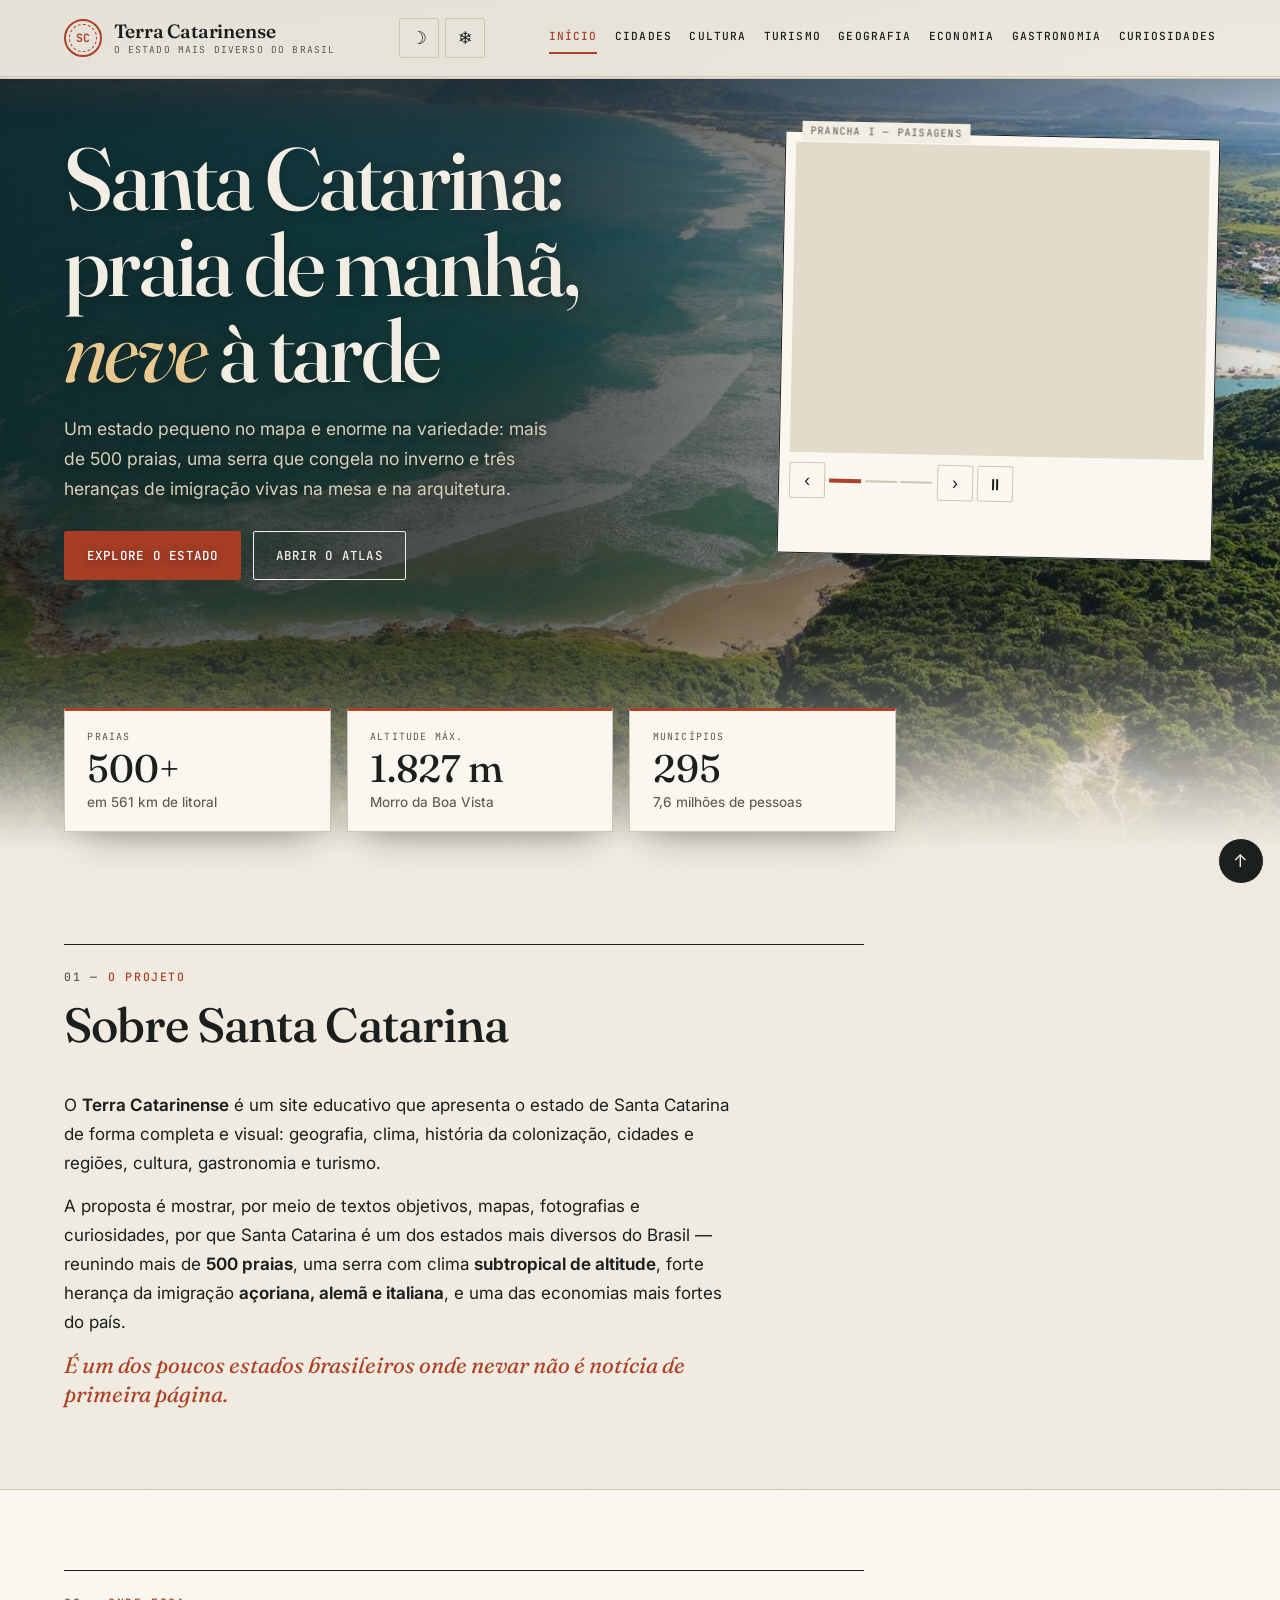
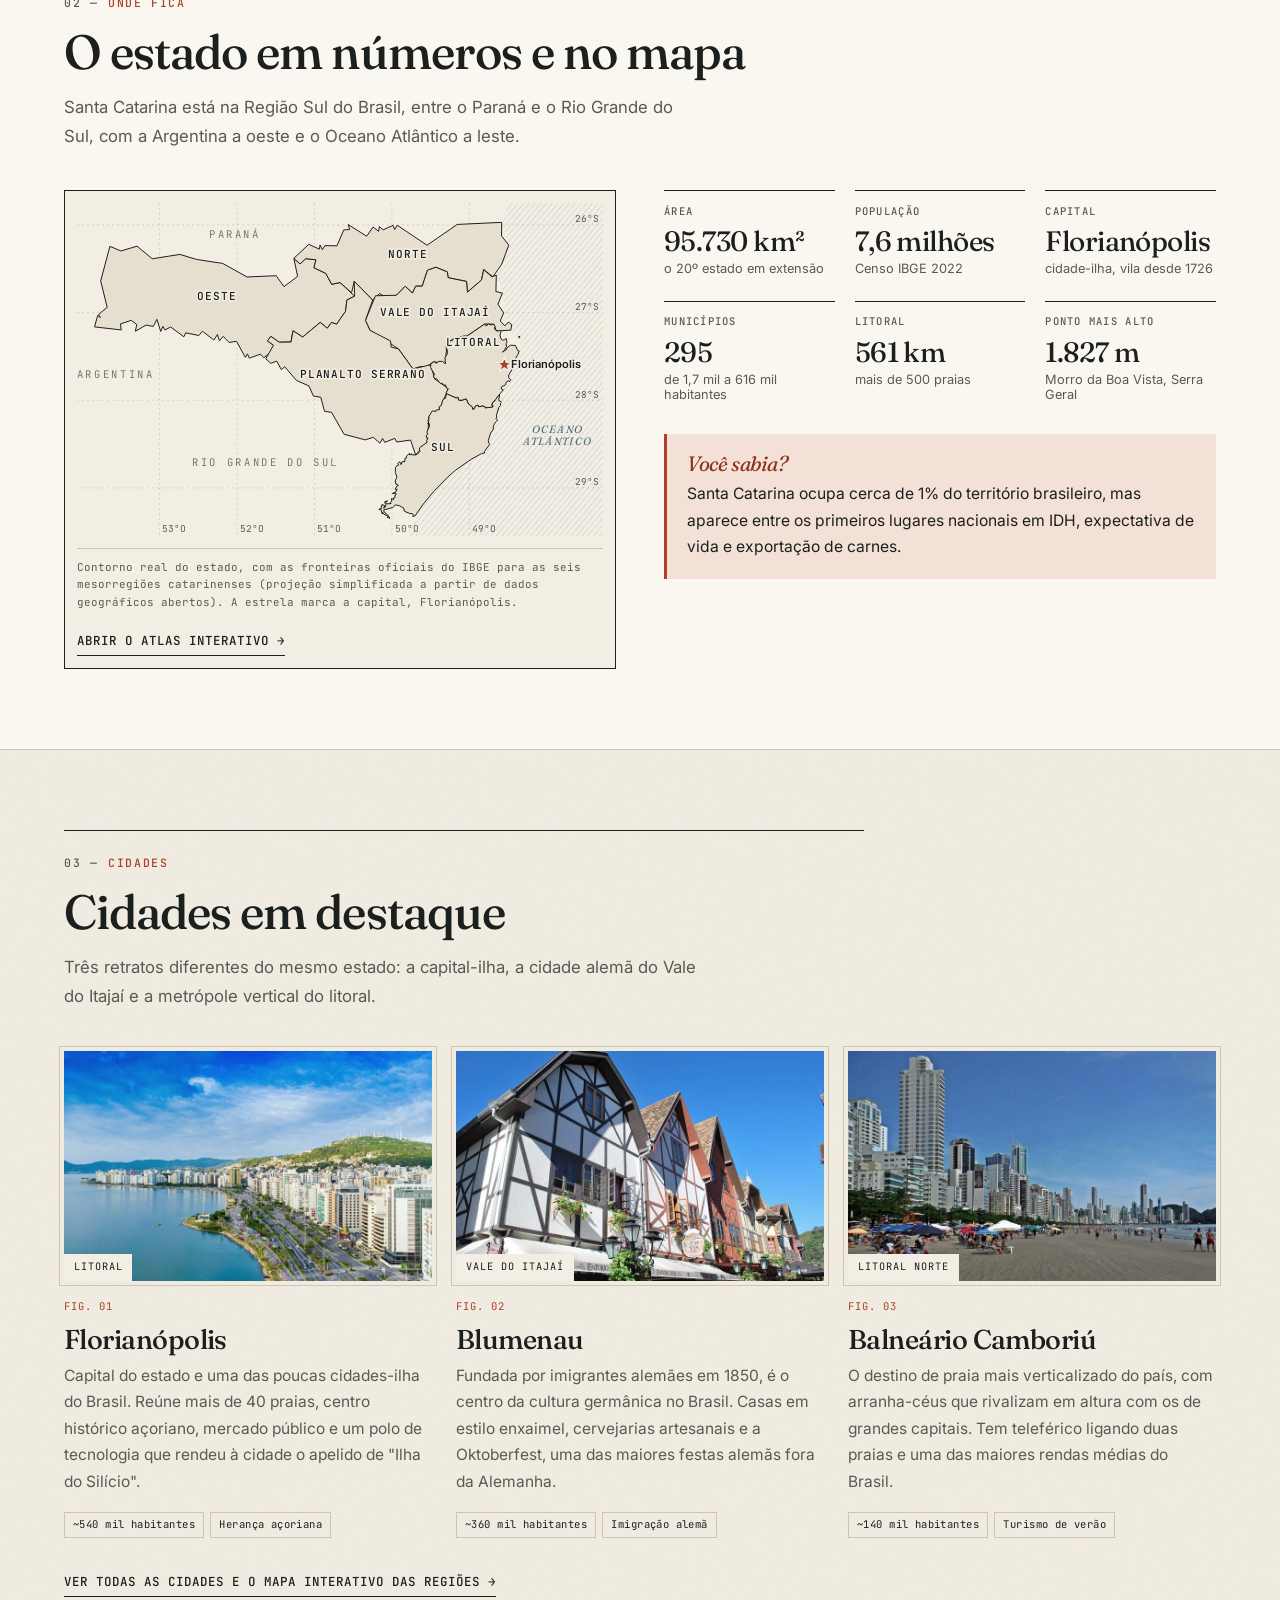
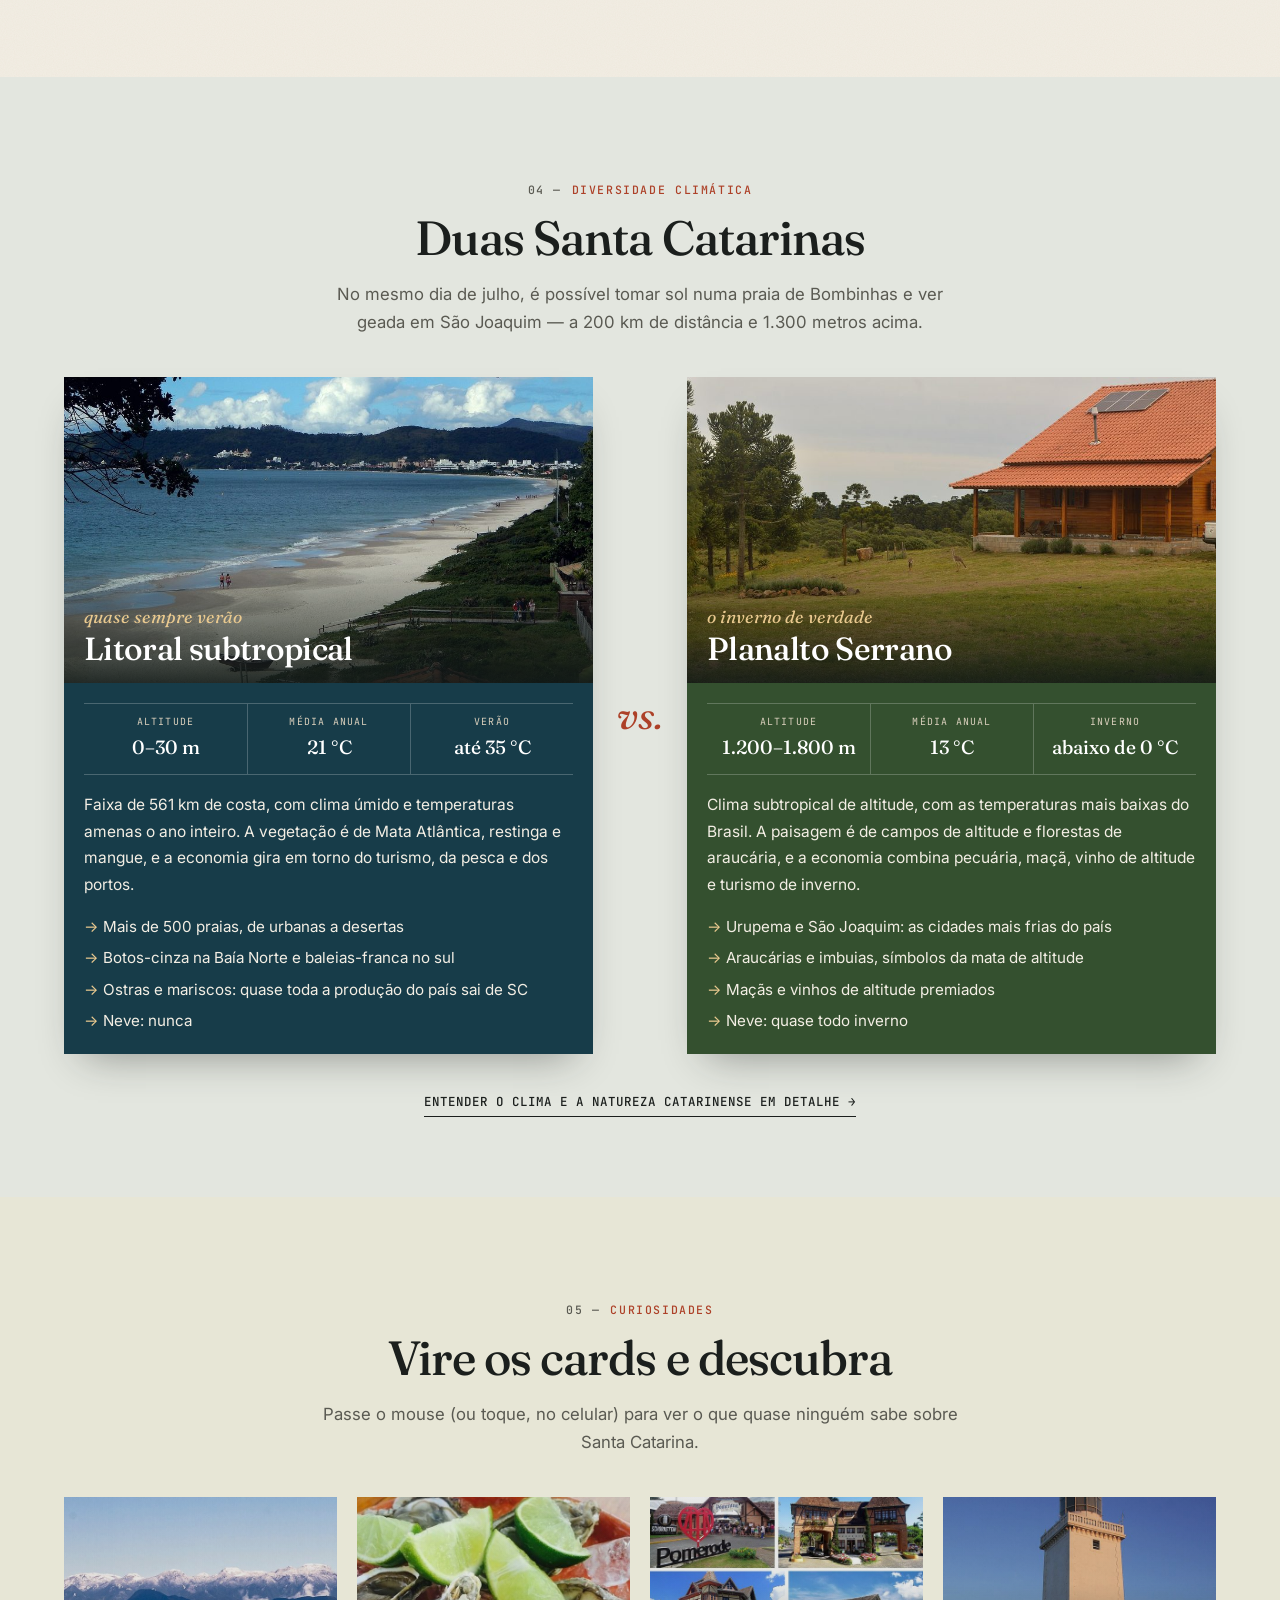
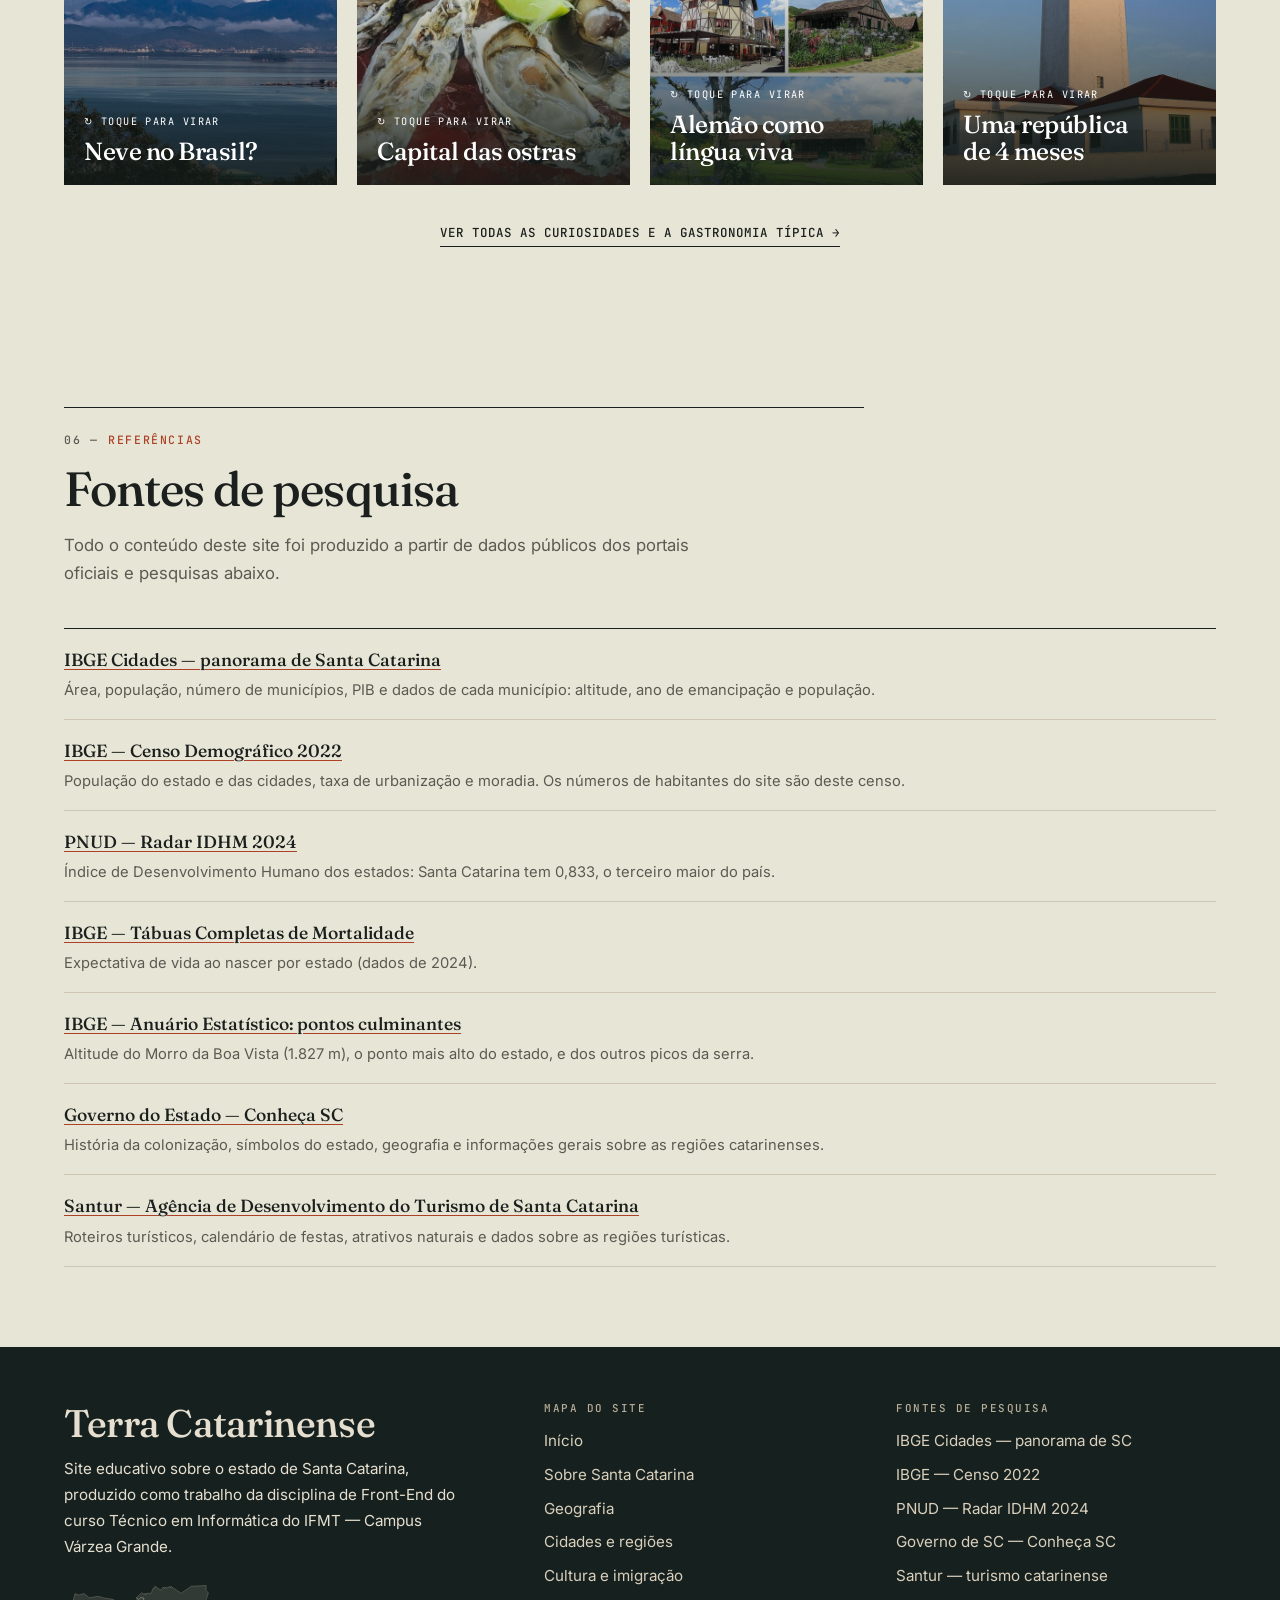
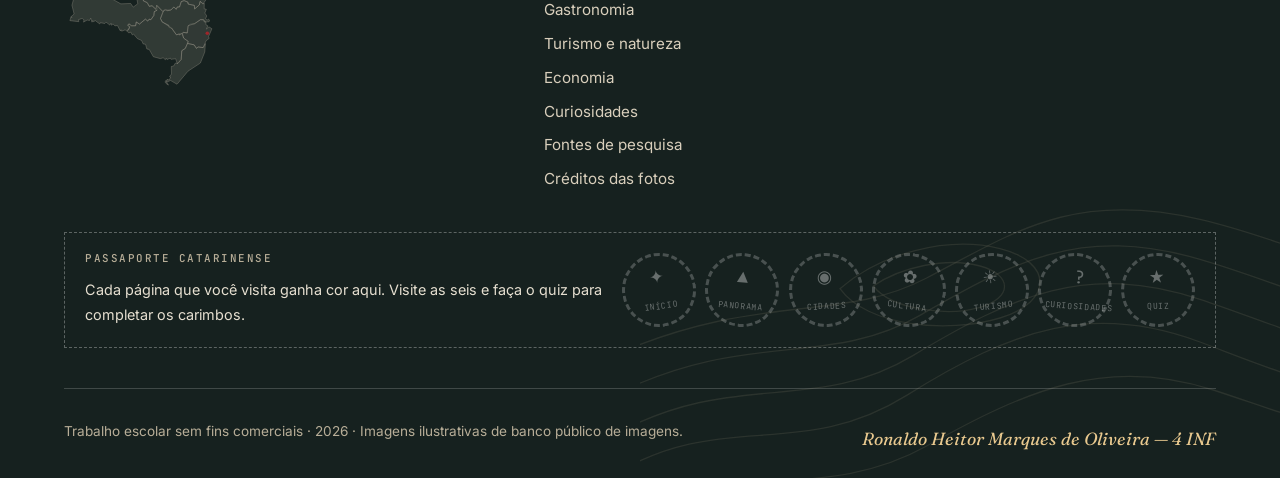
==== commit 6dc3a567: "Início: foto do banner some sem emenda, mais espaço e sem o antes e depois Ainda dava para ver onde " ====
--- a/index.html
+++ b/index.html
@@ -543,38 +543,6 @@
           </article>
         </div>
 
-        <!-- Antes e depois: a foto da serra fica por cima e é recortada
-             (clip-path) até a divisória. A posição vem de 5 rádios: as
-             setas do teclado movem a divisória, e clicar na foto também. -->
-        <figure class="antes-depois revelar">
-          <div class="antes-depois__palco">
-            <img src="assets/litoral/praia-verao.jpg"
-                 alt="Litoral: praia de Jurerê, em Florianópolis, com areia clara e mar azul."
-                 width="900" height="520" loading="lazy" decoding="async">
-            <img class="antes-depois__serra" src="assets/serra/serra-geada.jpg"
-                 alt="Serra: casa de madeira em campo de altitude cercado por araucárias."
-                 width="900" height="520" loading="lazy" decoding="async">
-            <span class="antes-depois__linha" aria-hidden="true"></span>
-            <span class="antes-depois__rotulo antes-depois__rotulo--litoral" aria-hidden="true">Litoral · 3 m</span>
-            <span class="antes-depois__rotulo antes-depois__rotulo--serra" aria-hidden="true">Planalto serrano · 1.300 m</span>
-            <span class="antes-depois__faixas" aria-hidden="true">
-              <label for="ad-0"></label><label for="ad-25"></label><label for="ad-50"></label><label for="ad-75"></label><label for="ad-100"></label>
-            </span>
-          </div>
-
-          <div class="antes-depois__trilho" role="radiogroup" aria-label="Posição da divisória entre litoral e serra">
-            <input type="radio" name="antes-depois" id="ad-0" value="0" aria-label="Só a serra">
-            <input type="radio" name="antes-depois" id="ad-25" value="25" aria-label="Um quarto de litoral, três quartos de serra">
-            <input type="radio" name="antes-depois" id="ad-50" value="50" aria-label="Metade de cada" checked>
-            <input type="radio" name="antes-depois" id="ad-75" value="75" aria-label="Três quartos de litoral, um quarto de serra">
-            <input type="radio" name="antes-depois" id="ad-100" value="100" aria-label="Só o litoral">
-          </div>
-
-          <figcaption class="antes-depois__legenda">
-            Duas paisagens do mesmo estado, a cerca de 200 km uma da outra.
-            Clique na foto ou use as setas do teclado no trilho para mover a divisória.
-          </figcaption>
-        </figure>
 
         <p class="esp-topo-5 centralizado revelar" >
           <a class="link-seta" href="turismo.html#clima">
--- a/css/style.css
+++ b/css/style.css
@@ -1040,27 +1040,28 @@
 
 .banner.banner--foto {
   margin-top: calc(-1 * (var(--altura-header) + 0.1875rem));
-  padding-block: calc(var(--altura-header) + 0.1875rem + 2.5rem) 7rem;
+  padding-block: calc(var(--altura-header) + 0.1875rem + 2.5rem) 16rem;
   border-bottom: 0;
-  background-color: var(--cor-principal-escura);
-}
-
-/* A foto se dissolve na cor de fundo da página, em vez de terminar numa
-   linha reta; os cartões de números ficam por cima dessa emenda */
-.banner--foto::after {
-  content: "";
-  position: absolute;
-  inset: auto 0 0;
-  z-index: -1;
-  height: 11rem;
-  background: linear-gradient(180deg, transparent, var(--cor-fundo) 92%);
-  pointer-events: none;
+  background-color: transparent;
+  /* Curva de dissolução: a foto e o véu somem aos poucos (ease-out), sem
+     degrau, revelando o fundo da própria página por trás */
+  --dissolve: linear-gradient(180deg,
+    #000 0%, #000 66%,
+    rgb(0 0 0 / 0.95) 71%, rgb(0 0 0 / 0.84) 76%, rgb(0 0 0 / 0.67) 81%,
+    rgb(0 0 0 / 0.47) 85.5%, rgb(0 0 0 / 0.28) 90%, rgb(0 0 0 / 0.13) 94%,
+    rgb(0 0 0 / 0.04) 97.5%, transparent 100%);
+}
+
+.banner--foto .banner__fundo,
+.banner--foto::before {
+  -webkit-mask-image: var(--dissolve);
+  mask-image: var(--dissolve);
 }
 
 .numeros-faixa {
   position: relative;
   z-index: 2;
-  margin-top: -4.5rem;
+  margin-top: -9rem;
 }
 
 .numeros-faixa__lista {
@@ -1104,7 +1105,13 @@
 
 /* Menos vazio entre os cartões e a primeira seção */
 .numeros-faixa + .secao {
-  padding-top: 2.5rem;
+  padding-top: 5rem;
+}
+
+@media (min-width: 62rem) {
+  .numeros-faixa + .secao {
+    padding-top: 7rem;
+  }
 }
 
 @media (min-width: 48rem) {
@@ -3691,7 +3698,7 @@
   }
 
   .banner.banner--foto {
-    padding-block: calc(var(--altura-header) + 0.1875rem + 3.5rem) 8rem;
+    padding-block: calc(var(--altura-header) + 0.1875rem + 3.5rem) 17rem;
   }
 
   /* Prancha grande nas telas largas (até 30rem), encolhendo aos poucos
@@ -3741,151 +3748,6 @@
     position: sticky;
     top: calc(var(--altura-header) + 1.25rem);
   }
-}
-
-/* ==========================================================================
-   Antes e depois: litoral × serra (index, "Duas Santa Catarinas")
-   A posição da divisória (--corte) vem dos rádios, em css/estados.css.
-   ========================================================================== */
-
-@property --corte {
-  syntax: "<percentage>";
-  inherits: true;
-  initial-value: 50%;
-}
-
-.antes-depois {
-  --corte: 50%;
-  max-width: 56rem;
-  margin: var(--espaco-xl) auto 0;
-  transition: --corte 0.45s cubic-bezier(0.65, 0, 0.35, 1);
-}
-
-.antes-depois__palco {
-  position: relative;
-  aspect-ratio: 900 / 520;
-  overflow: hidden;
-  border: var(--borda-fina) solid var(--cor-texto);
-  background-color: var(--cor-img-vazia);
-}
-
-.antes-depois__palco img {
-  position: absolute;
-  inset: 0;
-  width: 100%;
-  height: 100%;
-  object-fit: cover;
-}
-
-.antes-depois__serra {
-  clip-path: inset(0 0 0 var(--corte));
-}
-
-.antes-depois__linha {
-  position: absolute;
-  top: 0;
-  bottom: 0;
-  left: var(--corte);
-  width: 0.1875rem;
-  translate: -50% 0;
-  background-color: var(--cor-branco, #fff);
-  box-shadow: 0 0 0.5rem rgb(0 0 0 / 0.45);
-}
-
-.antes-depois__linha::after {
-  content: "\2194";
-  position: absolute;
-  top: 50%;
-  left: 50%;
-  translate: -50% -50%;
-  display: grid;
-  place-items: center;
-  width: 2.25rem;
-  height: 2.25rem;
-  border-radius: 50%;
-  background-color: var(--cor-branco, #fff);
-  color: #1B1F1D;
-  font-size: 1.1rem;
-  box-shadow: 0 0.1rem 0.5rem rgb(0 0 0 / 0.35);
-}
-
-.antes-depois__rotulo {
-  position: absolute;
-  bottom: 0.75rem;
-  padding: 0.25rem 0.6rem;
-  background-color: rgb(18 26 24 / 0.78);
-  color: #F3EEE4;
-  font-family: var(--fonte-mono);
-  font-size: 0.68rem;
-  letter-spacing: 0.1em;
-  text-transform: uppercase;
-  transition: opacity 0.3s;
-}
-
-.antes-depois__rotulo--litoral { left: 0.75rem; }
-.antes-depois__rotulo--serra { right: 0.75rem; }
-
-/* Faixas clicáveis sobre a foto: cada uma marca um dos 5 rádios */
-.antes-depois__faixas {
-  position: absolute;
-  inset: 0;
-  display: grid;
-  grid-template-columns: 12.5% 25% 25% 25% 12.5%;
-}
-
-.antes-depois__faixas label {
-  cursor: pointer;
-}
-
-/* Trilho: os próprios rádios, estilizados como marcas de um slider */
-.antes-depois__trilho {
-  position: relative;
-  display: flex;
-  justify-content: space-between;
-  align-items: center;
-  margin: 1rem auto 0;
-  width: min(100%, 22rem);
-  padding: 0.5rem 0;
-}
-
-.antes-depois__trilho::before {
-  content: "";
-  position: absolute;
-  left: 0.75rem;
-  right: 0.75rem;
-  height: 0.125rem;
-  background-color: var(--cor-borda);
-}
-
-.antes-depois__trilho input {
-  appearance: none;
-  position: relative;
-  width: 1.5rem;
-  height: 1.5rem;
-  margin: 0;
-  border: var(--borda-fina) solid var(--cor-texto-suave);
-  border-radius: 50%;
-  background-color: var(--cor-fundo);
-  cursor: pointer;
-  transition: background-color var(--transicao), border-color var(--transicao), transform var(--transicao);
-}
-
-.antes-depois__trilho input:checked {
-  border-color: var(--cor-destaque);
-  background-color: var(--cor-destaque);
-  transform: scale(1.2);
-}
-
-.antes-depois__trilho input:focus-visible {
-  outline: 0.1875rem solid var(--cor-destaque);
-  outline-offset: 0.1875rem;
-}
-
-.antes-depois__legenda {
-  margin-top: 0.6rem;
-  font-size: 0.9rem;
-  text-align: center;
-  color: var(--cor-texto-suave);
 }
 
 /* ==========================================================================
--- a/css/estados.css
+++ b/css/estados.css
@@ -1379,3 +1379,84 @@
   @container style(--vence-oeste: 0) { [data-resultado="oeste"] { display: none; } }
   @container style(--vence-sul: 0) { [data-resultado="sul"] { display: none; } }
 }
+
+
+/* ==========================================================================
+   Teste de conhecimento (curiosidades): nota com contador CSS
+   Cada alternativa certa marcada soma 1; o placar vem depois das
+   perguntas no HTML, então já lê o total. "Ver resultado" (#teste-ver)
+   mostra o placar e o gabarito de cada pergunta.
+   ========================================================================== */
+.teste__form {
+  counter-reset: acertos;
+}
+
+.teste__form input[data-certa]:checked {
+  counter-increment: acertos;
+}
+
+.teste__nota::before {
+  content: counter(acertos);
+}
+
+.teste__form:has(#teste-ver:checked) :is(.teste__placar, .teste__retorno) {
+  display: block;
+}
+
+.teste__form:has(#teste-ver:checked) .teste__ver-mostrar { display: none; }
+.teste__form:has(#teste-ver:checked) .teste__ver-esconder { display: inline; }
+
+.teste__pergunta:has([data-certa]:checked) .teste__certo,
+.teste__pergunta:has(input:checked):not(:has([data-certa]:checked)) .teste__errado,
+.teste__pergunta:not(:has(input:checked)) .teste__vazio {
+  display: inline;
+}
+
+/* No gabarito: a alternativa certa ganha borda, a errada escolhida fica riscada */
+.teste__form:has(#teste-ver:checked) .teste__opcao:has([data-certa]) {
+  border-color: var(--cor-principal);
+  border-width: 0.125rem;
+}
+
+.teste__form:has(#teste-ver:checked) .teste__opcao:has(input:checked:not([data-certa])) {
+  text-decoration: line-through;
+}
+
+/* ==========================================================================
+   Mapa da ocupação por época (cultura): cada rádio #ep-N pinta as regiões
+   já ocupadas naquela época, mostra os pinos fundados até ela e o texto.
+   Gerado à mão a partir da tabela época → região → povo.
+   ========================================================================== */
+.imigracao:has(#ep-1:checked) #i-litoral { fill: var(--imig-acoriana); }
+.imigracao:has(#ep-1:checked) #i-sul { fill: var(--imig-acoriana); }
+.imigracao:has(#ep-2:checked) #i-litoral { fill: var(--imig-acoriana); }
+.imigracao:has(#ep-2:checked) #i-sul { fill: var(--imig-acoriana); }
+.imigracao:has(#ep-2:checked) #i-serra { fill: var(--imig-tropeiro); }
+.imigracao:has(#ep-3:checked) #i-litoral { fill: var(--imig-acoriana); }
+.imigracao:has(#ep-3:checked) #i-sul { fill: var(--imig-acoriana); }
+.imigracao:has(#ep-3:checked) #i-serra { fill: var(--imig-tropeiro); }
+.imigracao:has(#ep-3:checked) #i-vale { fill: var(--imig-alema); }
+.imigracao:has(#ep-3:checked) #i-norte { fill: var(--imig-alema); }
+.imigracao:has(#ep-4:checked) #i-litoral { fill: var(--imig-acoriana); }
+.imigracao:has(#ep-4:checked) #i-sul { fill: var(--imig-italiana); }
+.imigracao:has(#ep-4:checked) #i-serra { fill: var(--imig-tropeiro); }
+.imigracao:has(#ep-4:checked) #i-vale { fill: var(--imig-alema); }
+.imigracao:has(#ep-4:checked) #i-norte { fill: var(--imig-alema); }
+.imigracao:has(#ep-5:checked) #i-litoral { fill: var(--imig-acoriana); }
+.imigracao:has(#ep-5:checked) #i-sul { fill: var(--imig-italiana); }
+.imigracao:has(#ep-5:checked) #i-serra { fill: var(--imig-tropeiro); }
+.imigracao:has(#ep-5:checked) #i-vale { fill: var(--imig-alema); }
+.imigracao:has(#ep-5:checked) #i-norte { fill: var(--imig-alema); }
+.imigracao:has(#ep-5:checked) #i-oeste { fill: var(--imig-gaucha); }
+.imigracao:has(#ep-0:checked) .imigracao__pino:is([data-desde="0"]) { opacity: 1; }
+.imigracao:has(#ep-1:checked) .imigracao__pino:is([data-desde="0"], [data-desde="1"]) { opacity: 1; }
+.imigracao:has(#ep-2:checked) .imigracao__pino:is([data-desde="0"], [data-desde="1"], [data-desde="2"]) { opacity: 1; }
+.imigracao:has(#ep-3:checked) .imigracao__pino:is([data-desde="0"], [data-desde="1"], [data-desde="2"], [data-desde="3"]) { opacity: 1; }
+.imigracao:has(#ep-4:checked) .imigracao__pino:is([data-desde="0"], [data-desde="1"], [data-desde="2"], [data-desde="3"], [data-desde="4"]) { opacity: 1; }
+.imigracao:has(#ep-5:checked) .imigracao__pino:is([data-desde="0"], [data-desde="1"], [data-desde="2"], [data-desde="3"], [data-desde="4"], [data-desde="5"]) { opacity: 1; }
+.imigracao:has(#ep-0:checked) .imigracao__texto[data-epoca="0"] { display: block; }
+.imigracao:has(#ep-1:checked) .imigracao__texto[data-epoca="1"] { display: block; }
+.imigracao:has(#ep-2:checked) .imigracao__texto[data-epoca="2"] { display: block; }
+.imigracao:has(#ep-3:checked) .imigracao__texto[data-epoca="3"] { display: block; }
+.imigracao:has(#ep-4:checked) .imigracao__texto[data-epoca="4"] { display: block; }
+.imigracao:has(#ep-5:checked) .imigracao__texto[data-epoca="5"] { display: block; }
